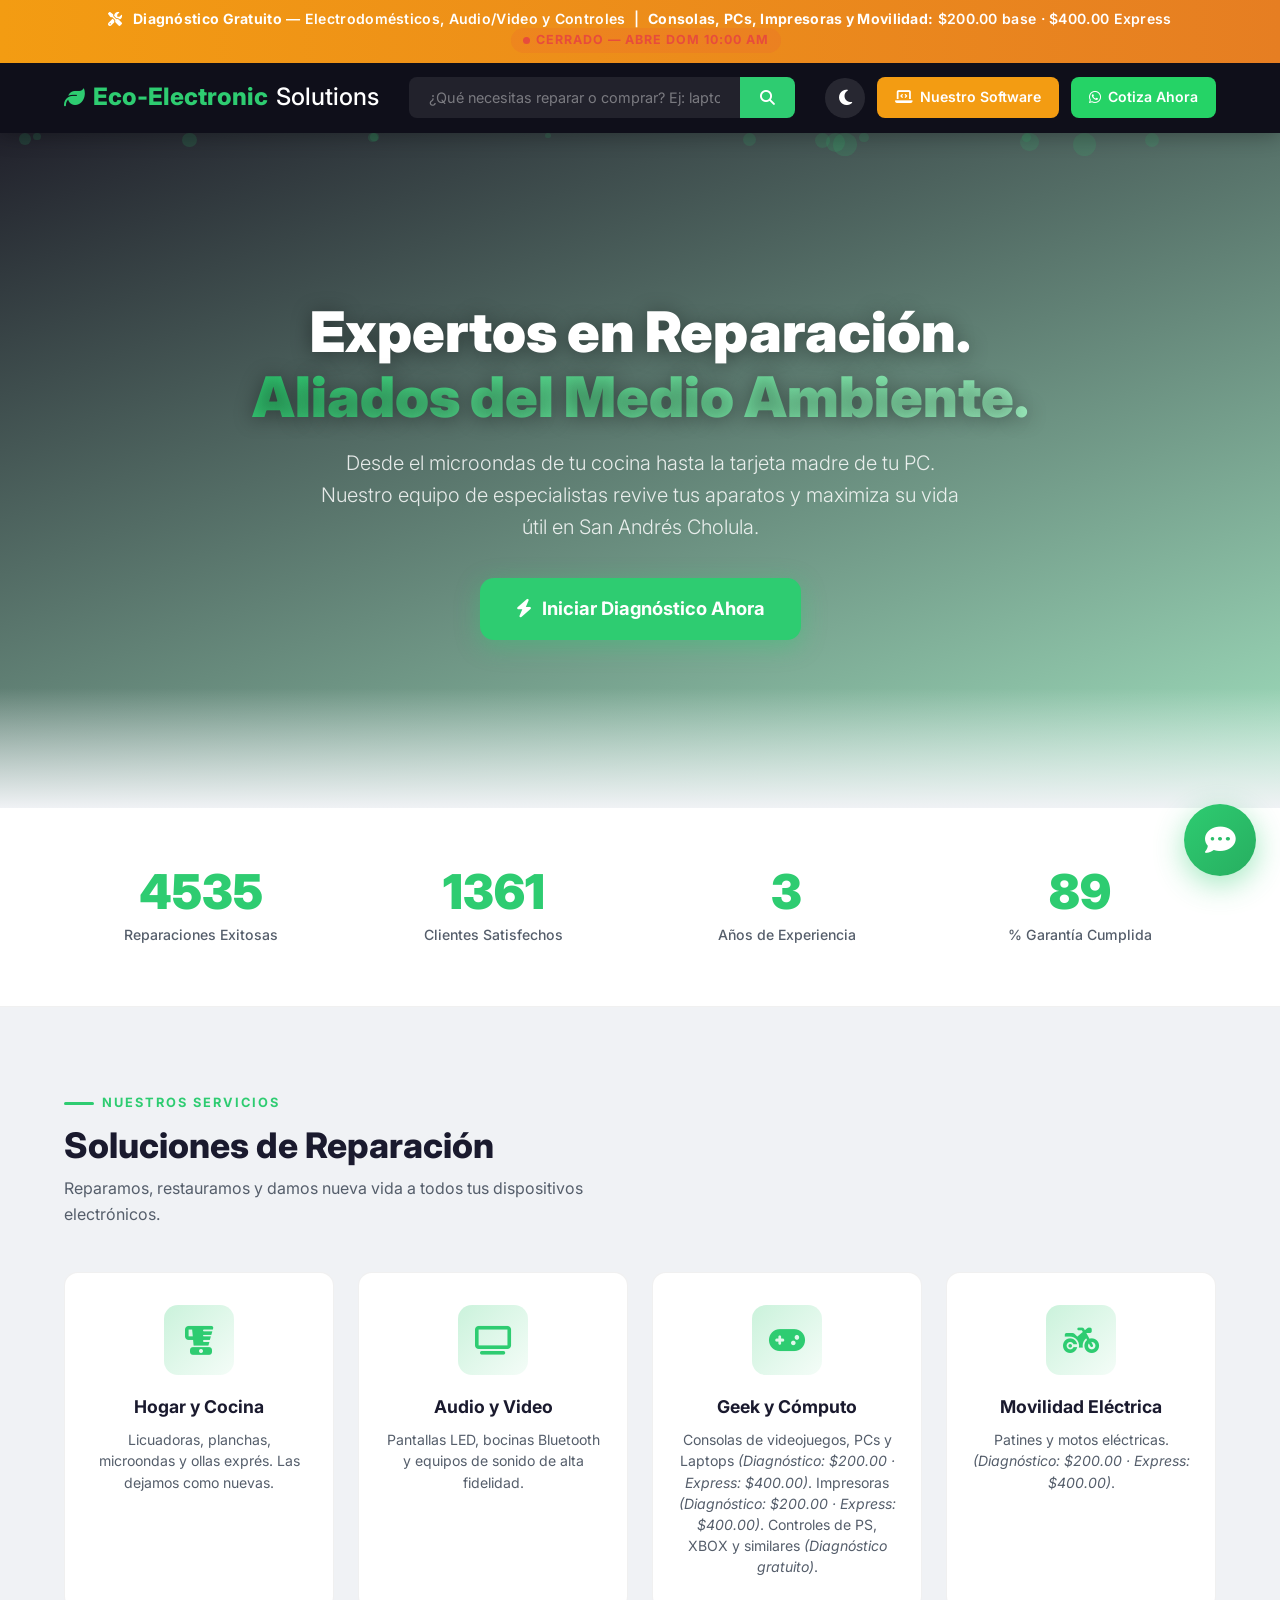
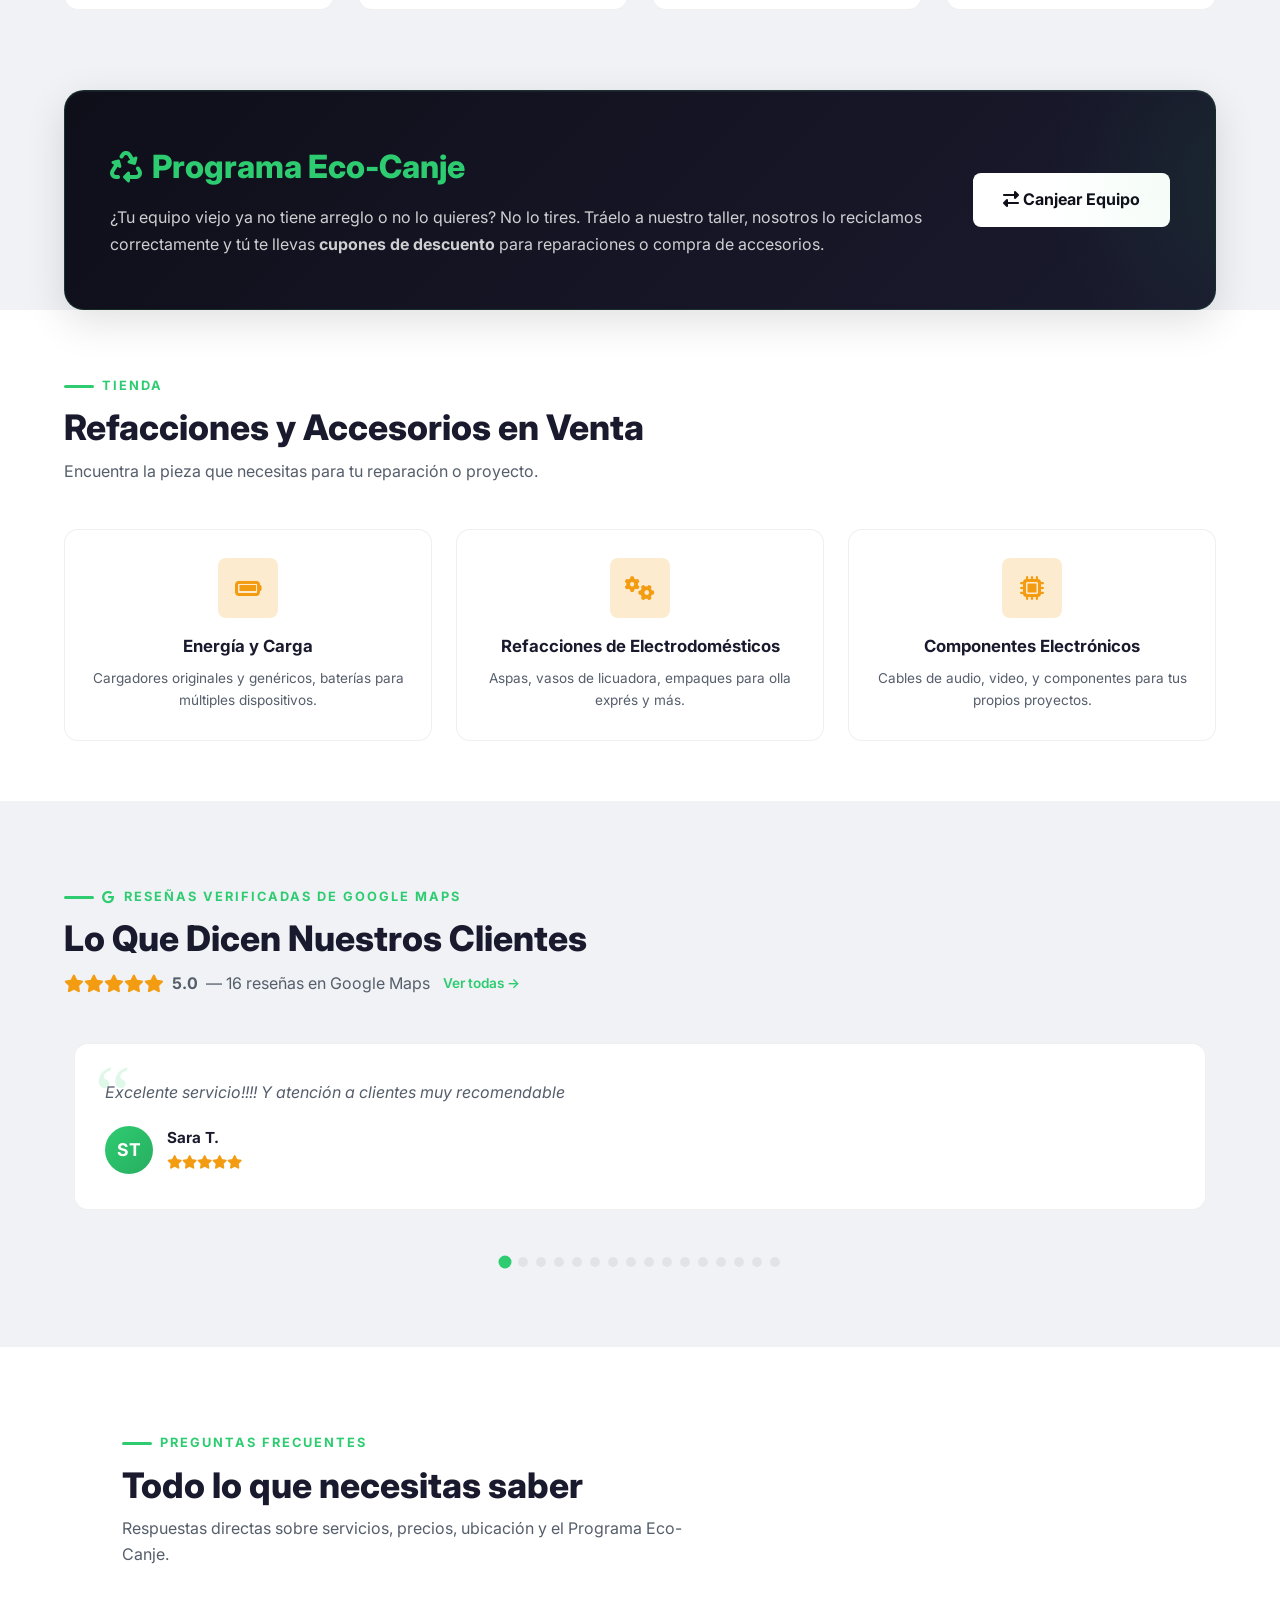
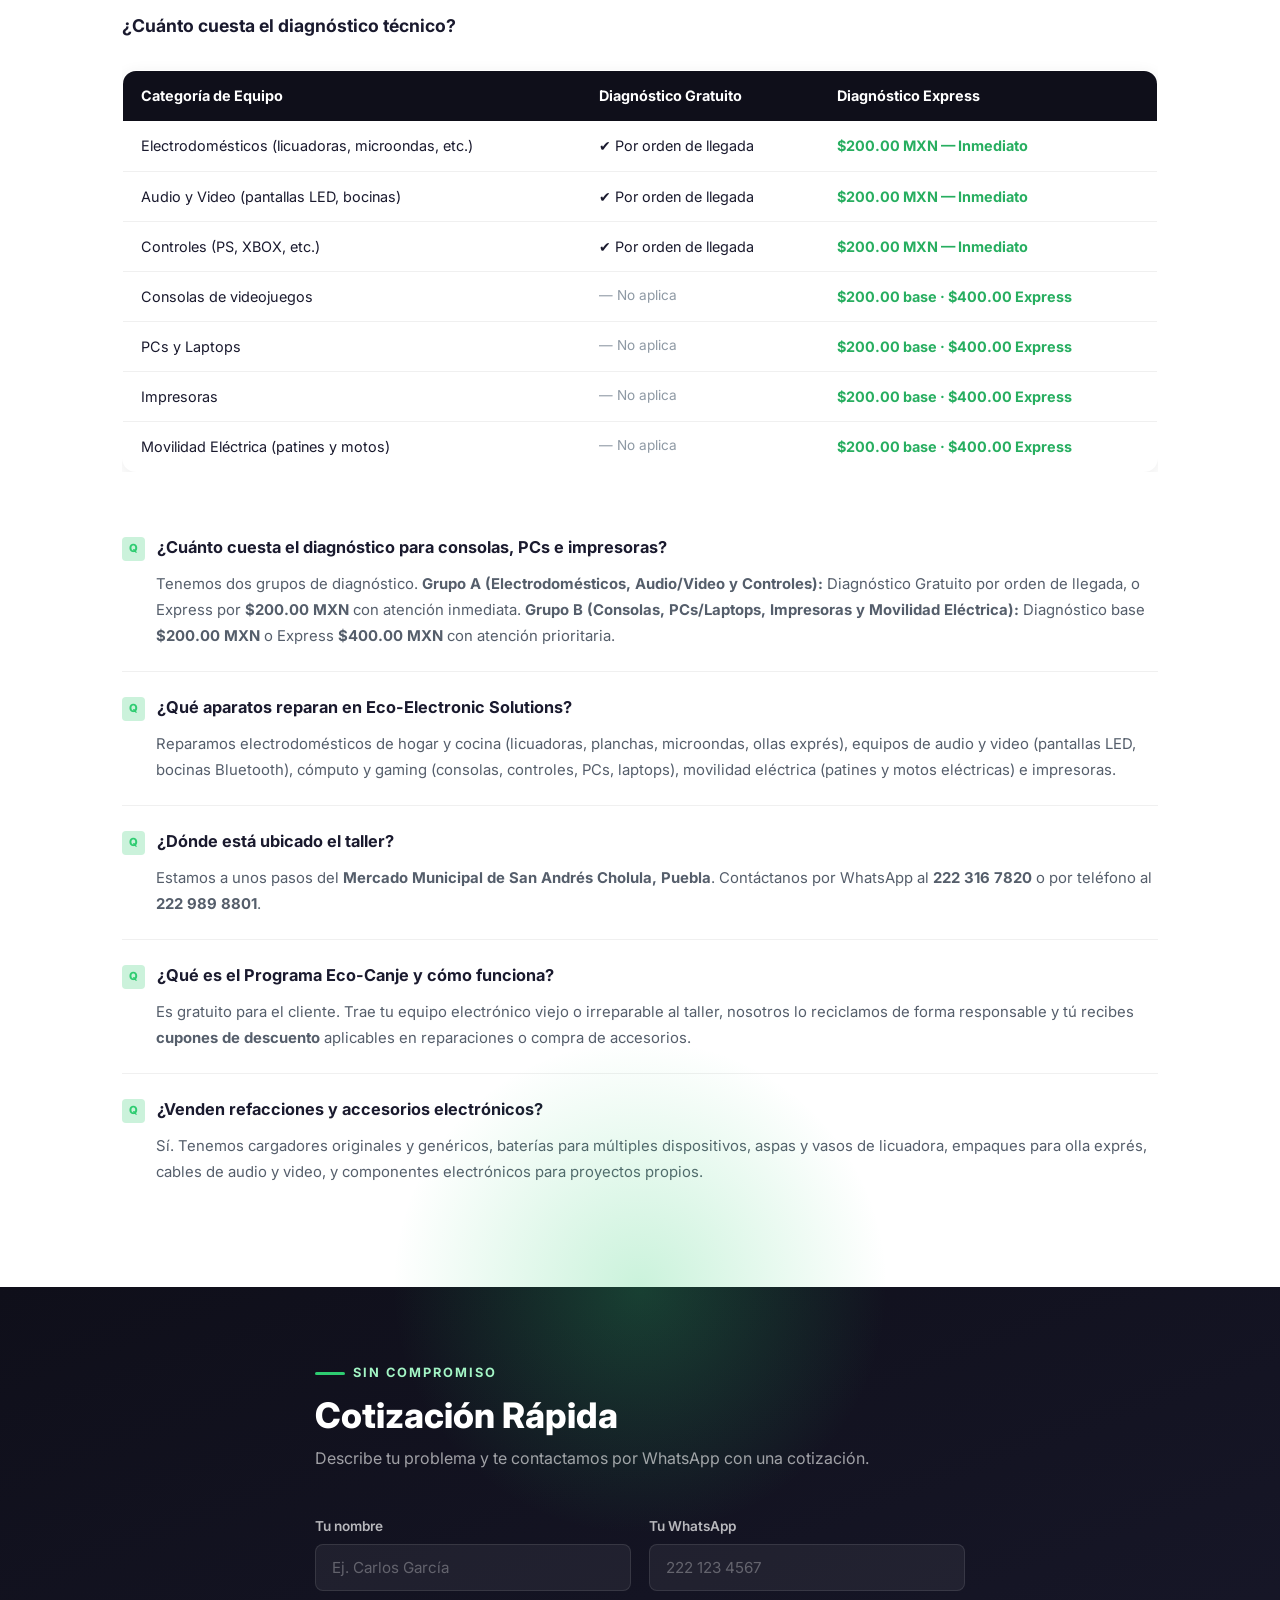
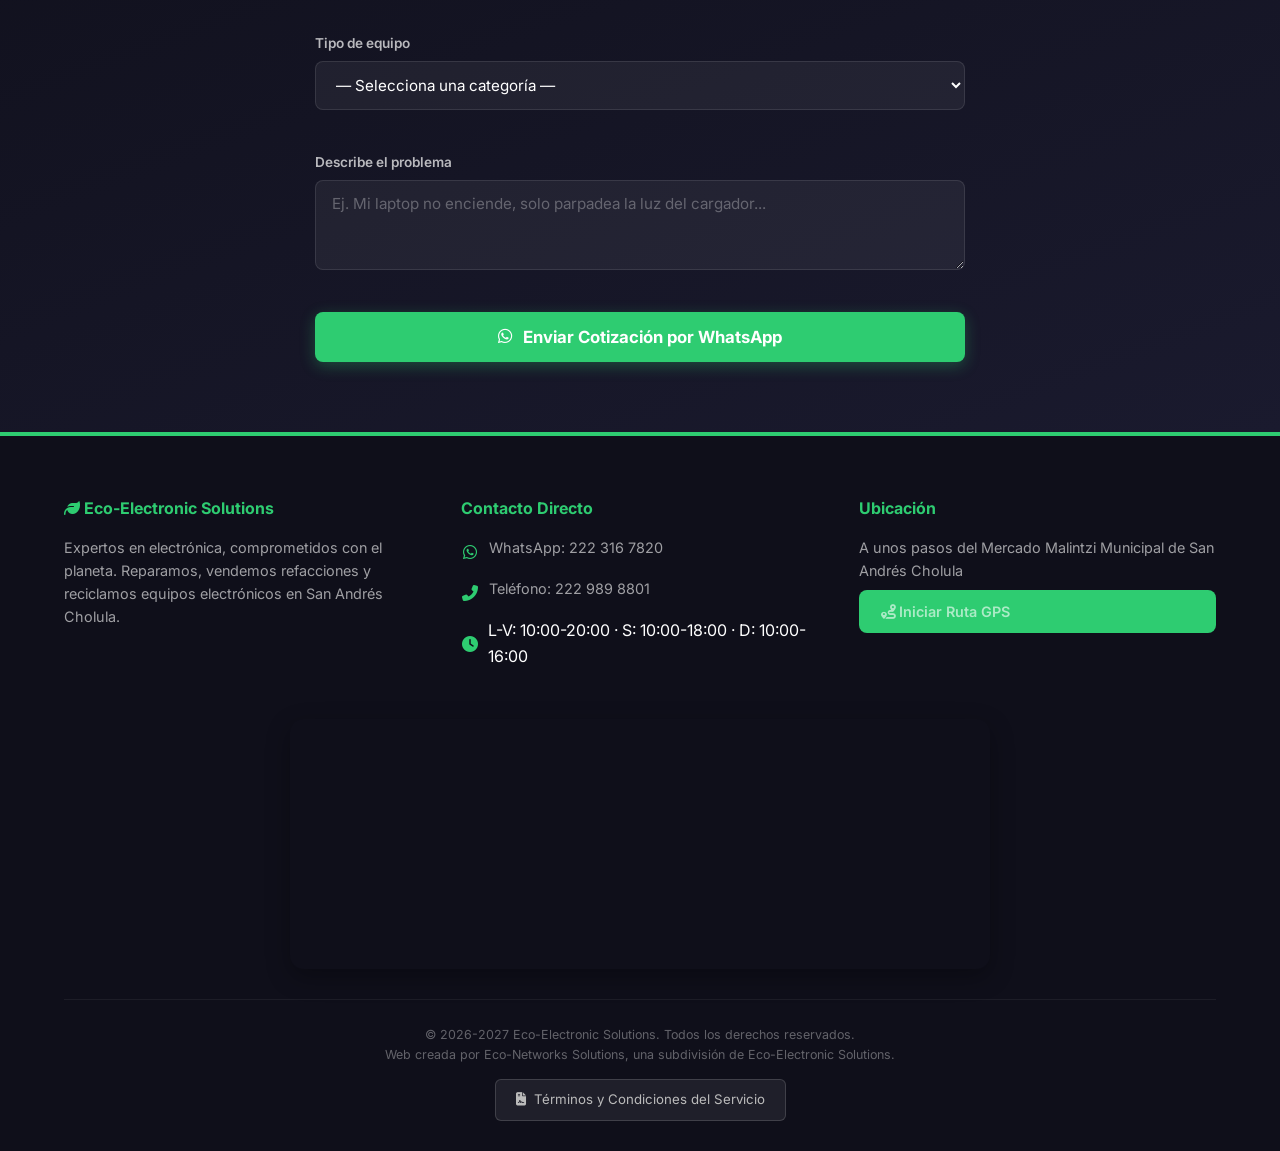
==== index.html @ a3777830 "Update index.html" ====
<!DOCTYPE html>
<html lang="es">

<head>
    <meta charset="UTF-8">
    <meta name="viewport" content="width=device-width, initial-scale=1.0">
    <title>Reparación de Electrónicos en San Andrés Cholula | Eco-Electronic Solutions</title>

    <!-- SEO: Meta Description y Robots -->
    <meta name="description" content="Taller de reparación de electrodomésticos, consolas, PCs, impresoras y movilidad eléctrica en San Andrés Cholula, Puebla. Diagnóstico especializado por $200 MXN. WhatsApp: 222 316 7820.">
    <meta name="keywords" content="reparación electrónicos Cholula, taller electrónica Cholula, reparar laptop Cholula, refacciones Cholula, Eco-Electronic Solutions">
    <meta name="robots" content="index, follow">

    <!-- SEO: Open Graph para WhatsApp y redes sociales -->
    <meta property="og:title" content="Eco-Electronic Solutions | Reparación en Cholula">
    <meta property="og:description" content="Expertos en reparación de electrónicos en San Andrés Cholula. Laptops, consolas, electrodomésticos y más.">
    <meta property="og:type" content="website">
    <meta property="og:locale" content="es_MX">
    <meta property="og:url" content="https://ecoelectronicsolutions.com.mx/">
    <meta property="og:image" content="https://ecoelectronicsolutions.com.mx/assets/og-image.jpg">
    <meta property="og:site_name" content="Eco-Electronic Solutions">

    <!-- SEO: JSON-LD — @graph unificado (ElectronicsStore + FAQPage + Organization) — 3 rich results validados por Google -->
    <script type="application/ld+json">
    {
      "@context": "https://schema.org",
      "@graph": [
        {
          "@type": "ElectronicsStore",
          "@id": "https://www.ecoelectronicsolutions.com.mx/#negocio",
          "name": "Eco-Electronic Solutions",
          "alternateName": "Eco-Electronic Solutions Cholula",
          "description": "Taller de reparación de electrónica, electrodomésticos, cómputo y movilidad eléctrica en San Andrés Cholula, Puebla. Expertos en licuadoras, microondas, consolas, PCs, laptops, pantallas LED, patines y motos eléctricas e impresoras.",
          "url": "https://www.ecoelectronicsolutions.com.mx",
          "image": "https://images.unsplash.com/photo-1448375240586-882707db888b?ixlib=rb-1.2.1&auto=format&fit=crop&w=1920&q=80",
          "telephone": ["+522223167820", "+522229898801"],
          "sameAs": ["https://wa.me/522223167820", "https://maps.app.goo.gl/5MztN6VXMfi7YozE6"],
          "contactPoint": [
            {
              "@type": "ContactPoint",
              "telephone": "+522223167820",
              "contactType": "customer service",
              "contactOption": "HearingImpairedSupported",
              "areaServed": "MX",
              "availableLanguage": "Spanish",
              "description": "Contacto por WhatsApp"
            },
            {
              "@type": "ContactPoint",
              "telephone": "+522229898801",
              "contactType": "customer service",
              "areaServed": "MX",
              "availableLanguage": "Spanish",
              "description": "Línea telefónica directa"
            }
          ],
          "address": {
            "@type": "PostalAddress",
            "streetAddress": "A unos pasos del Mercado Municipal de San Andrés Cholula",
            "addressLocality": "San Andrés Cholula",
            "addressRegion": "Puebla",
            "postalCode": "72823",
            "addressCountry": "MX"
          },
          "geo": {
            "@type": "GeoCoordinates",
            "latitude": 19.04306335300765,
            "longitude": -98.2885728258168
          },
          "openingHoursSpecification": [
            { "@type": "OpeningHoursSpecification", "dayOfWeek": ["Monday","Tuesday","Wednesday","Thursday","Friday"], "opens": "10:00", "closes": "20:00" },
            { "@type": "OpeningHoursSpecification", "dayOfWeek": "Saturday", "opens": "10:00", "closes": "18:00" },
            { "@type": "OpeningHoursSpecification", "dayOfWeek": "Sunday", "opens": "10:00", "closes": "16:00" }
          ],
          "aggregateRating": {
            "@type": "AggregateRating",
            "ratingValue": "5.0",
            "reviewCount": "16",
            "bestRating": "5",
            "worstRating": "1"
          },
          "hasOfferCatalog": {
            "@type": "OfferCatalog",
            "name": "Servicios de Reparación y Refacciones",
            "itemListElement": [
              {
                "@type": "Offer",
                "itemOffered": {
                  "@type": "Service",
                  "name": "Diagnóstico Gratuito de consolas, PCs, impresoras y movilidad eléctrica",
                  "description": "Los equipos se diagnostican conforme a su orden de llegada al taller. Sin costo."
                },
                "price": "0.00",
                "priceCurrency": "MXN"
              },
              {
                "@type": "Offer",
                "itemOffered": {
                  "@type": "Service",
                  "name": "Diagnóstico Express de consolas, PCs, impresoras y movilidad eléctrica",
                  "description": "Diagnóstico prioritario con atención inmediata, sin esperar turno."
                },
                "price": "200.00",
                "priceCurrency": "MXN"
              },
              {
                "@type": "Offer",
                "itemOffered": {
                  "@type": "Service",
                  "name": "Programa Eco-Canje",
                  "description": "El cliente entrega equipos electrónicos viejos o irreparables. El taller los recicla responsablemente y entrega cupones de descuento."
                },
                "price": "0",
                "priceCurrency": "MXN"
              }
            ]
          },
          "slogan": "Expertos en electrónica, comprometidos con el planeta.",
          "foundingDate": "2026",
          "priceRange": "$$",
          "currenciesAccepted": "MXN",
          "paymentAccepted": "Cash, Card"
        },
        {
          "@type": "FAQPage",
          "@id": "https://www.ecoelectronicsolutions.com.mx/#faq",
          "mainEntity": [
            {
              "@type": "Question",
              "name": "¿Qué aparatos reparan en Eco-Electronic Solutions en Cholula?",
              "acceptedAnswer": {
                "@type": "Answer",
                "text": "Reparamos electrodomésticos de hogar y cocina (licuadoras, planchas, microondas, ollas exprés), equipos de audio y video (pantallas LED, bocinas Bluetooth), cómputo y gaming (consolas, PCs, laptops), movilidad eléctrica (patines y motos eléctricas) e impresoras."
              }
            },
            {
              "@type": "Question",
              "name": "¿Cuánto cuesta el diagnóstico en Eco-Electronic Solutions?",
              "acceptedAnswer": {
                "@type": "Answer",
                "text": "Ofrecemos dos modalidades: Diagnóstico Gratuito, donde los equipos se revisan conforme a su orden de llegada al taller sin costo alguno; y Diagnóstico Express por $200.00 MXN, con atención prioritaria e inmediata sin necesidad de esperar turno."
              }
            },
            {
              "@type": "Question",
              "name": "¿Qué es el Programa Eco-Canje de Eco-Electronic Solutions?",
              "acceptedAnswer": {
                "@type": "Answer",
                "text": "El Programa Eco-Canje permite traer equipos electrónicos viejos o sin posibilidad de reparación al taller. Eco-Electronic Solutions los recicla responsablemente y el cliente recibe cupones de descuento para reparaciones o compra de accesorios."
              }
            },
            {
              "@type": "Question",
              "name": "¿Dónde está ubicado el taller Eco-Electronic Solutions?",
              "acceptedAnswer": {
                "@type": "Answer",
                "text": "El taller está ubicado a unos pasos del Mercado Municipal de San Andrés Cholula, Puebla, México. WhatsApp: 222 316 7820. Teléfono: 222 989 8801."
              }
            },
            {
              "@type": "Question",
              "name": "¿Venden refacciones y accesorios en Eco-Electronic Solutions?",
              "acceptedAnswer": {
                "@type": "Answer",
                "text": "Sí. Vendemos cargadores originales y genéricos, baterías para múltiples dispositivos, refacciones de electrodomésticos (aspas, vasos de licuadora, empaques para olla exprés) y componentes electrónicos como cables de audio y video."
              }
            }
          ]
        },
        {
          "@type": "Organization",
          "@id": "https://www.ecoelectronicsolutions.com.mx/#org",
          "name": "Eco-Electronic Solutions",
          "url": "https://www.ecoelectronicsolutions.com.mx",
          "logo": {
            "@type": "ImageObject",
            "url": "https://ecoelectronicsolutions.com.mx/assets/logo.png",
            "width": 512,
            "height": 512
          },
          "sameAs": [
            "https://wa.me/522223167820",
            "https://maps.app.goo.gl/5MztN6VXMfi7YozE6"
          ]
        }
      ]
    }
    </script>

    <!-- Google Fonts: Inter -->
    <link rel="preconnect" href="https://fonts.googleapis.com">
    <link rel="preconnect" href="https://fonts.gstatic.com" crossorigin>
    <link href="https://fonts.googleapis.com/css2?family=Inter:wght@300;400;500;600;700;800;900&display=swap" rel="stylesheet">

    <link href="https://cdnjs.cloudflare.com/ajax/libs/font-awesome/6.5.0/css/all.min.css" rel="stylesheet">

    <style>
        /* ============================================
           DESIGN SYSTEM — ECO-ELECTRONIC SOLUTIONS
           ============================================ */
        :root {
            /* Primary Palette */
            --primary: #2ecc71;
            --primary-dark: #27ae60;
            --primary-light: #a3f5c5;
            --primary-glow: rgba(46, 204, 113, 0.25);

            /* Accent */
            --accent: #f39c12;
            --accent-light: #fdebd0;

            /* Neutrals — Light Mode */
            --bg-page: #f0f2f5;
            --bg-surface: #ffffff;
            --bg-surface-alt: #f8f9fa;
            --bg-elevated: #ffffff;
            --text-primary: #1a1a2e;
            --text-secondary: #555e6b;
            --text-muted: #8e99a4;
            --border-color: rgba(0,0,0,0.06);
            --shadow-sm: 0 1px 3px rgba(0,0,0,0.06);
            --shadow-md: 0 4px 16px rgba(0,0,0,0.08);
            --shadow-lg: 0 12px 40px rgba(0,0,0,0.12);
            --shadow-glow: 0 0 30px var(--primary-glow);

            /* Dark header */
            --nav-bg: #0f0f1a;
            --nav-bg-2: #1a1a2e;

            /* Glass */
            --glass-bg: rgba(255,255,255,0.7);
            --glass-border: rgba(255,255,255,0.3);
            --glass-blur: 20px;

            /* Spacing — usa padding seguro con min() para evitar overflow */
            --section-padding: 80px clamp(16px, 5%, 80px);
            --container-max: 1300px;

            /* Transition */
            --ease-out: cubic-bezier(0.16, 1, 0.3, 1);
            --ease-bounce: cubic-bezier(0.175, 0.885, 0.32, 1.275);

            /* Border radius */
            --radius-sm: 8px;
            --radius-md: 14px;
            --radius-lg: 20px;
            --radius-full: 50%;
        }

        /* ============================================
           DARK MODE
           ============================================ */
        [data-theme="dark"] {
            --bg-page: #0d0d15;
            --bg-surface: #161625;
            --bg-surface-alt: #1c1c30;
            --bg-elevated: #1f1f35;
            --text-primary: #eef0f4;
            --text-secondary: #a0a8b4;
            --text-muted: #6b7280;
            --border-color: rgba(255,255,255,0.06);
            --shadow-sm: 0 1px 3px rgba(0,0,0,0.3);
            --shadow-md: 0 4px 16px rgba(0,0,0,0.4);
            --shadow-lg: 0 12px 40px rgba(0,0,0,0.5);
            --glass-bg: rgba(22,22,37,0.8);
            --glass-border: rgba(255,255,255,0.08);
        }

        /* ============================================
           RESET & GLOBALS
           ============================================ */
        *, *::before, *::after {
            margin: 0;
            padding: 0;
            box-sizing: border-box;
        }

        html {
            scroll-behavior: smooth;
            /* Prevenir overflow horizontal en TODOS los dispositivos */
            overflow-x: hidden;
        }

        body {
            font-family: 'Inter', -apple-system, BlinkMacSystemFont, 'Segoe UI', sans-serif;
            background-color: var(--bg-page);
            color: var(--text-primary);
            line-height: 1.6;
            transition: background-color 0.4s ease, color 0.4s ease;
            overflow-x: hidden;
            /* Asegurar que el body no exceda el ancho del viewport */
            max-width: 100vw;
        }

        /* Prevenir que CUALQUIER elemento cause overflow horizontal */
        *, *::before, *::after {
            max-width: 100%;
        }

        a {
            text-decoration: none;
            color: inherit;
        }

        img {
            max-width: 100%;
            display: block;
        }

        /* ============================================
           SCROLL REVEAL (JS adds .revealed)
           ============================================ */
        .reveal {
            opacity: 0;
            transform: translateY(40px);
            transition: opacity 0.7s var(--ease-out), transform 0.7s var(--ease-out);
        }
        .reveal.revealed {
            opacity: 1;
            transform: translateY(0);
        }
        .reveal-delay-1 { transition-delay: 0.1s; }
        .reveal-delay-2 { transition-delay: 0.2s; }
        .reveal-delay-3 { transition-delay: 0.3s; }
        .reveal-delay-4 { transition-delay: 0.4s; }

        /* ============================================
           TOP BANNER — URGENCY
           ============================================ */
        .top-banner {
            background: linear-gradient(90deg, var(--accent), #e67e22);
            color: white;
            text-align: center;
            padding: 10px 20px;
            font-weight: 600;
            font-size: 0.88rem;
            letter-spacing: 0.3px;
            position: relative;
            z-index: 1001;
            line-height: 1.3;
        }
        .top-banner i { margin-right: 6px; }

        /* ============================================
           STATUS BADGE (ABIERTO / CERRADO)
           ============================================ */
        .status-badge {
            display: inline-flex;
            align-items: center;
            gap: 6px;
            font-size: 0.78rem;
            font-weight: 700;
            text-transform: uppercase;
            letter-spacing: 1px;
            padding: 4px 12px;
            border-radius: 20px;
            margin-left: 12px;
            vertical-align: middle;
        }
        .status-badge.open {
            background: rgba(46,204,113,0.15);
            color: #2ecc71;
        }
        .status-badge.closed {
            background: rgba(231,76,60,0.15);
            color: #e74c3c;
        }
        .status-dot {
            width: 7px;
            height: 7px;
            border-radius: 50%;
            display: inline-block;
        }
        .status-badge.open .status-dot {
            background: #2ecc71;
            animation: statusPulse 2s infinite;
        }
        .status-badge.closed .status-dot {
            background: #e74c3c;
        }
        @keyframes statusPulse {
            0%, 100% { opacity: 1; box-shadow: 0 0 0 0 rgba(46,204,113,0.6); }
            50% { opacity: 0.7; box-shadow: 0 0 0 6px rgba(46,204,113,0); }
        }

        /* ============================================
           NAVBAR
           ============================================ */
        .navbar {
            background: var(--nav-bg);
            padding: 0 5%;
            display: flex;
            justify-content: space-between;
            align-items: center;
            position: sticky;
            top: 0;
            z-index: 1000;
            height: 70px;
            box-shadow: 0 2px 20px rgba(0,0,0,0.3);
            backdrop-filter: blur(10px);
        }

        .logo {
            color: var(--primary);
            font-size: 1.5rem;
            font-weight: 800;
            display: flex;
            align-items: center;
            gap: 8px;
            white-space: nowrap;
        }
        .logo span { color: white; font-weight: 500; }
        .logo i { font-size: 1.3rem; }

        /* Search Bar */
        .search-bar {
            flex-grow: 1;
            margin: 0 30px;
            display: flex;
            max-width: 520px;
            position: relative;
        }
        .search-bar input {
            width: 100%;
            padding: 10px 18px;
            border: 2px solid transparent;
            border-radius: var(--radius-sm) 0 0 var(--radius-sm);
            font-size: 0.9rem;
            font-family: inherit;
            outline: none;
            background: rgba(255,255,255,0.08);
            color: white;
            transition: border-color 0.3s, background 0.3s;
        }
        .search-bar input::placeholder { color: rgba(255,255,255,0.4); }
        .search-bar input:focus {
            border-color: var(--primary);
            background: rgba(255,255,255,0.12);
        }
        .search-bar button {
            background: var(--primary);
            color: white;
            border: none;
            padding: 10px 20px;
            border-radius: 0 var(--radius-sm) var(--radius-sm) 0;
            cursor: pointer;
            font-size: 0.95rem;
            transition: background 0.3s;
        }
        .search-bar button:hover { background: var(--primary-dark); }

        /* Search suggestions dropdown */
        .search-suggestions {
            position: absolute;
            top: 100%;
            left: 0;
            right: 50px;
            background: var(--bg-elevated);
            border-radius: 0 0 var(--radius-sm) var(--radius-sm);
            box-shadow: var(--shadow-lg);
            max-height: 0;
            overflow: hidden;
            transition: max-height 0.3s var(--ease-out);
            z-index: 100;
        }
        .search-suggestions.active { max-height: 300px; }
        .search-suggestion-item {
            padding: 10px 18px;
            cursor: pointer;
            font-size: 0.88rem;
            color: var(--text-secondary);
            transition: background 0.2s;
            display: flex;
            align-items: center;
            gap: 10px;
        }
        .search-suggestion-item:hover {
            background: var(--primary-glow);
            color: var(--primary);
        }
        .search-suggestion-item i { width: 18px; text-align: center; opacity: 0.6; }

        /* Nav Actions */
        .nav-actions {
            display: flex;
            align-items: center;
            gap: 12px;
        }

        /* Dark Mode Toggle */
        .dark-toggle {
            background: rgba(255,255,255,0.1);
            border: none;
            color: white;
            width: 40px;
            height: 40px;
            border-radius: var(--radius-full);
            cursor: pointer;
            display: flex;
            align-items: center;
            justify-content: center;
            font-size: 1.1rem;
            transition: background 0.3s, transform 0.3s;
        }
        .dark-toggle:hover { background: rgba(255,255,255,0.2); transform: rotate(20deg); }

        .btn-whatsapp-nav {
            background: #25D366;
            color: white;
            padding: 9px 18px;
            border-radius: var(--radius-sm);
            font-weight: 600;
            font-size: 0.88rem;
            display: flex;
            align-items: center;
            gap: 7px;
            transition: transform 0.2s, box-shadow 0.3s;
            white-space: nowrap;
        }
        .btn-whatsapp-nav:hover {
            transform: scale(1.05);
            box-shadow: 0 4px 15px rgba(37,211,102,0.4);
        }

        .btn-software-nav {
            background: var(--accent);
            color: white;
            padding: 9px 18px;
            border-radius: var(--radius-sm);
            font-weight: 600;
            font-size: 0.88rem;
            display: flex;
            align-items: center;
            gap: 7px;
            transition: transform 0.2s, box-shadow 0.3s;
            white-space: nowrap;
        }
        .btn-software-nav:hover {
            transform: scale(1.05);
            box-shadow: 0 4px 15px rgba(243,156,18,0.4);
        }

        /* Hamburger */
        .hamburger {
            display: none;
            background: none;
            border: none;
            color: white;
            font-size: 1.5rem;
            cursor: pointer;
            padding: 8px;
            z-index: 1002;
        }

        /* Mobile Drawer */
        .mobile-drawer-overlay {
            position: fixed;
            inset: 0;
            background: rgba(0,0,0,0.5);
            z-index: 1100;
            opacity: 0;
            pointer-events: none;
            transition: opacity 0.3s;
        }
        .mobile-drawer-overlay.active { opacity: 1; pointer-events: all; }

        .mobile-drawer {
            position: fixed;
            top: 0;
            right: 0;
            width: 280px;
            max-width: 80vw;
            height: 100%;
            background: var(--nav-bg);
            z-index: 1101;
            transform: translateX(100%);
            transition: transform 0.4s var(--ease-out);
            display: flex;
            flex-direction: column;
            padding: 30px 0;
        }
        .mobile-drawer.active { transform: translateX(0); }

        .drawer-close {
            align-self: flex-end;
            margin: 0 20px 20px 0;
            background: none;
            border: none;
            color: white;
            font-size: 1.5rem;
            cursor: pointer;
        }
        .drawer-link {
            display: flex;
            align-items: center;
            gap: 12px;
            padding: 14px 25px;
            color: rgba(255,255,255,0.8);
            font-size: 1rem;
            font-weight: 500;
            transition: background 0.2s, color 0.2s, padding-left 0.2s;
        }
        .drawer-link:hover {
            background: rgba(46,204,113,0.1);
            color: var(--primary);
            padding-left: 32px;
        }
        .drawer-link i { width: 22px; text-align: center; }
        .drawer-link-highlight { color: var(--accent); font-weight: 700; }
        .drawer-link-highlight:hover { background: rgba(243,156,18,0.12); color: var(--accent); }
        .drawer-divider {
            height: 1px;
            background: rgba(255,255,255,0.08);
            margin: 10px 25px;
        }



        /* ============================================
           HERO
           ============================================ */
        .hero {
            background: linear-gradient(160deg, rgba(15,15,26,0.92), rgba(46,204,113,0.4)),
                        url('https://images.unsplash.com/photo-1448375240586-882707db888b?ixlib=rb-1.2.1&auto=format&fit=crop&w=1920&q=80') center/cover;
            /* NOTA: se removió 'fixed' — causa bug crítico de rendering en iOS Safari */
            background-attachment: scroll;
            min-height: 75vh;
            display: flex;
            align-items: center;
            justify-content: center;
            text-align: center;
            color: white;
            padding: 60px clamp(16px, 5%, 80px);
            position: relative;
            overflow: hidden;
            width: 100%;
        }
        .hero::after {
            content: '';
            position: absolute;
            bottom: 0;
            left: 0;
            right: 0;
            height: 120px;
            background: linear-gradient(to top, var(--bg-page), transparent);
            pointer-events: none;
        }

        .hero-content {
            position: relative;
            z-index: 2;
            max-width: 800px;
        }
        .hero-content h1 {
            font-size: clamp(2rem, 5vw, 3.5rem);
            font-weight: 900;
            line-height: 1.15;
            margin-bottom: 18px;
            text-shadow: 0 2px 20px rgba(0,0,0,0.4);
        }
        .hero-content h1 .highlight {
            background: linear-gradient(135deg, var(--primary), var(--primary-light));
            -webkit-background-clip: text;
            -webkit-text-fill-color: transparent;
            background-clip: text;
        }
        .hero-content p {
            font-size: clamp(1rem, 2vw, 1.25rem);
            margin-bottom: 35px;
            color: rgba(255,255,255,0.85);
            max-width: 650px;
            margin-left: auto;
            margin-right: auto;
            font-weight: 300;
        }

        .hero-cta {
            display: inline-flex;
            align-items: center;
            gap: 10px;
            background: var(--primary);
            color: white;
            padding: 16px 36px;
            border-radius: var(--radius-md);
            font-size: 1.15rem;
            font-weight: 700;
            transition: transform 0.2s, box-shadow 0.3s;
            box-shadow: 0 6px 25px rgba(46,204,113,0.4);
            position: relative;
            overflow: hidden;
            max-width: 360px;
            width: auto;
        }
        .hero-cta::before {
            content: '';
            position: absolute;
            inset: 0;
            background: linear-gradient(135deg, transparent, rgba(255,255,255,0.15));
            opacity: 0;
            transition: opacity 0.3s;
        }
        .hero-cta:hover {
            transform: translateY(-2px);
            box-shadow: 0 10px 35px rgba(46,204,113,0.5);
        }
        .hero-cta:hover::before { opacity: 1; }

        /* Floating particles */
        .hero-particles {
            position: absolute;
            inset: 0;
            overflow: hidden;
            pointer-events: none;
        }
        .particle {
            position: absolute;
            background: rgba(46,204,113,0.15);
            border-radius: 50%;
            animation: float-particle linear infinite;
        }
        @keyframes float-particle {
            0% { transform: translateY(100vh) rotate(0deg); opacity: 0; }
            10% { opacity: 1; }
            90% { opacity: 1; }
            100% { transform: translateY(-100px) rotate(720deg); opacity: 0; }
        }

        /* ============================================
           STATS BAR
           ============================================ */
        .stats-bar {
            background: var(--bg-surface);
            padding: 40px 5%;
            border-bottom: 1px solid var(--border-color);
        }
        .stats-grid {
            display: grid;
            /* Fluido: 4 cols en desktop, 2 en tablet, 2 en móvil — sin overflow */
            grid-template-columns: repeat(auto-fit, minmax(140px, 1fr));
            gap: 20px;
            max-width: var(--container-max);
            margin: 0 auto;
        }
        .stat-item {
            text-align: center;
            padding: 20px 10px;
        }
        .stat-number {
            font-size: clamp(2rem, 4vw, 3rem);
            font-weight: 900;
            color: var(--primary);
            line-height: 1;
            margin-bottom: 8px;
        }
        .stat-label {
            font-size: 0.88rem;
            color: var(--text-secondary);
            font-weight: 500;
        }

        /* ============================================
           SECTION CONTAINER
           ============================================ */
        .section {
            padding: var(--section-padding);
            max-width: var(--container-max);
            margin: 0 auto;
            /* Garantizar padding mínimo horizontal en cualquier pantalla */
            padding-left: max(16px, min(5%, 80px));
            padding-right: max(16px, min(5%, 80px));
            box-sizing: border-box;
            width: 100%;
        }
        .section-alt {
            background: var(--bg-surface);
        }
        .section-alt .section {
            padding-top: 60px;
            padding-bottom: 60px;
        }

        .section-header {
            margin-bottom: 45px;
        }
        .section-label {
            display: inline-flex;
            align-items: center;
            gap: 8px;
            font-size: 0.8rem;
            font-weight: 700;
            text-transform: uppercase;
            letter-spacing: 2px;
            color: var(--primary);
            margin-bottom: 10px;
        }
        .section-label::before {
            content: '';
            width: 30px;
            height: 3px;
            background: var(--primary);
            border-radius: 2px;
        }
        .section-title {
            font-size: clamp(1.6rem, 3vw, 2.2rem);
            font-weight: 800;
            color: var(--text-primary);
            line-height: 1.2;
        }
        .section-subtitle {
            font-size: 1rem;
            color: var(--text-secondary);
            margin-top: 10px;
            max-width: 600px;
        }

        /* ============================================
           SERVICE CARDS
           ============================================ */
        .grid-services {
            display: grid;
            /* minmax con clamp: en móvil pequeño cae a 1 col, tablet 2 col, desktop 3-4 col */
            grid-template-columns: repeat(auto-fit, minmax(min(260px, 100%), 1fr));
            gap: 24px;
        }
        .service-card {
            background: var(--bg-surface);
            border: 1px solid var(--border-color);
            border-radius: var(--radius-md);
            padding: 32px 24px;
            text-align: center;
            transition: transform 0.35s var(--ease-out), box-shadow 0.35s var(--ease-out), border-color 0.3s;
            cursor: default;
            position: relative;
            overflow: hidden;
        }
        .service-card::before {
            content: '';
            position: absolute;
            top: 0;
            left: 0;
            right: 0;
            height: 4px;
            background: linear-gradient(90deg, var(--primary), var(--primary-light));
            transform: scaleX(0);
            transition: transform 0.4s var(--ease-out);
            transform-origin: left;
        }
        .service-card:hover {
            transform: translateY(-8px);
            box-shadow: var(--shadow-lg), var(--shadow-glow);
            border-color: var(--primary);
        }
        .service-card:hover::before { transform: scaleX(1); }

        .service-icon {
            width: 70px;
            height: 70px;
            border-radius: var(--radius-md);
            background: linear-gradient(135deg, var(--primary-glow), rgba(46,204,113,0.05));
            display: flex;
            align-items: center;
            justify-content: center;
            margin: 0 auto 18px;
            font-size: 1.8rem;
            color: var(--primary);
            transition: transform 0.3s var(--ease-bounce);
        }
        .service-card:hover .service-icon { transform: scale(1.1) rotate(-5deg); }

        .service-card h3 {
            font-size: 1.1rem;
            font-weight: 700;
            margin-bottom: 8px;
            color: var(--text-primary);
        }
        .service-card p {
            font-size: 0.88rem;
            color: var(--text-secondary);
            line-height: 1.5;
        }

        /* ============================================
           ECO-CANJE BANNER
           ============================================ */
        .eco-banner {
            background: linear-gradient(135deg, var(--nav-bg), var(--nav-bg-2));
            color: white;
            margin: 0 5%;
            border-radius: var(--radius-lg);
            padding: 50px 45px;
            display: flex;
            align-items: center;
            justify-content: space-between;
            gap: 40px;
            box-shadow: var(--shadow-lg), inset 0 1px 0 rgba(255,255,255,0.05);
            border: 1px solid rgba(46,204,113,0.15);
            position: relative;
            overflow: hidden;
        }
        .eco-banner::before {
            content: '';
            position: absolute;
            top: -50%;
            right: -20%;
            width: 400px;
            height: 400px;
            background: radial-gradient(circle, rgba(46,204,113,0.08), transparent 70%);
            border-radius: 50%;
            pointer-events: none;
        }
        .eco-banner-text { flex: 1; position: relative; }
        .eco-banner-text h2 {
            font-size: clamp(1.5rem, 3vw, 2rem);
            font-weight: 800;
            color: var(--primary);
            margin-bottom: 12px;
            display: flex;
            align-items: center;
            gap: 10px;
        }
        .eco-banner-text p {
            font-size: 1rem;
            line-height: 1.7;
            color: rgba(255,255,255,0.8);
        }
        .btn-eco-canje {
            background: white;
            color: var(--nav-bg);
            padding: 14px 30px;
            border-radius: var(--radius-sm);
            font-weight: 700;
            font-size: 1rem;
            transition: transform 0.2s, box-shadow 0.3s;
            white-space: nowrap;
            flex-shrink: 0;
        }
        .btn-eco-canje:hover {
            transform: translateY(-2px);
            box-shadow: 0 6px 20px rgba(255,255,255,0.2);
        }

        /* ============================================
           REFACCIONES CARDS
           ============================================ */
        .parts-card {
            background: var(--bg-surface);
            border: 1px solid var(--border-color);
            border-radius: var(--radius-md);
            padding: 28px 22px;
            text-align: center;
            transition: transform 0.3s var(--ease-out), box-shadow 0.3s;
        }
        .parts-card:hover {
            transform: translateY(-5px);
            box-shadow: var(--shadow-md);
        }
        .parts-icon {
            width: 60px;
            height: 60px;
            border-radius: var(--radius-sm);
            background: var(--accent-light);
            display: flex;
            align-items: center;
            justify-content: center;
            margin: 0 auto 15px;
            font-size: 1.5rem;
            color: var(--accent);
        }
        [data-theme="dark"] .parts-icon {
            background: rgba(243,156,18,0.12);
        }
        .parts-card h3 {
            font-size: 1.05rem;
            font-weight: 700;
            margin-bottom: 8px;
        }
        .parts-card p {
            font-size: 0.85rem;
            color: var(--text-secondary);
        }

        /* ============================================
           TESTIMONIALS
           ============================================ */
        .testimonials-track-wrapper {
            overflow: hidden;
            border-radius: var(--radius-md);
        }
        .testimonials-track {
            display: flex;
            transition: transform 0.6s var(--ease-out);
        }
        .testimonial-slide {
            min-width: 100%;
            padding: 0 10px;
        }
        .testimonial-card {
            background: var(--bg-surface);
            border: 1px solid var(--border-color);
            border-radius: var(--radius-md);
            padding: 35px 30px;
            position: relative;
        }
        .testimonial-card::before {
            content: '\201C';
            font-size: 5rem;
            font-family: Georgia, serif;
            color: var(--primary);
            opacity: 0.15;
            position: absolute;
            top: 10px;
            left: 20px;
            line-height: 1;
        }
        .testimonial-text {
            font-size: 1rem;
            line-height: 1.7;
            color: var(--text-secondary);
            margin-bottom: 20px;
            font-style: italic;
            position: relative;
        }
        .testimonial-author {
            display: flex;
            align-items: center;
            gap: 14px;
        }
        .testimonial-avatar {
            width: 48px;
            height: 48px;
            border-radius: var(--radius-full);
            background: linear-gradient(135deg, var(--primary), var(--primary-dark));
            display: flex;
            align-items: center;
            justify-content: center;
            color: white;
            font-weight: 700;
            font-size: 1.1rem;
            flex-shrink: 0;
        }
        .testimonial-name {
            font-weight: 700;
            font-size: 0.95rem;
        }
        .testimonial-stars {
            color: var(--accent);
            font-size: 0.85rem;
            margin-top: 2px;
        }
        .testimonial-controls {
            display: flex;
            justify-content: center;
            gap: 8px;
            margin-top: 20px;
        }
        .testimonial-dot {
            width: 10px;
            height: 10px;
            border-radius: 50%;
            background: var(--border-color);
            border: none;
            cursor: pointer;
            transition: background 0.3s, transform 0.2s;
            padding: 0;
        }
        .testimonial-dot.active {
            background: var(--primary);
            transform: scale(1.3);
        }

        /* ============================================
           FAQ SECTION
           ============================================ */
        .faq-section {
            background: var(--bg-surface);
            padding: var(--section-padding);
        }
        .faq-list {
            list-style: none;
            margin-top: 10px;
        }
        .faq-item {
            border-bottom: 1px solid var(--border-color);
            padding: 22px 0;
            cursor: pointer;
        }
        .faq-item:last-child { border-bottom: none; }
        .faq-question {
            font-size: 1.02rem;
            font-weight: 700;
            color: var(--text-primary);
            margin-bottom: 10px;
            display: flex;
            align-items: flex-start;
            gap: 12px;
        }
        .faq-question::before {
            content: 'Q';
            background: var(--primary-glow);
            color: var(--primary);
            font-size: 0.7rem;
            font-weight: 800;
            padding: 3px 7px;
            border-radius: 4px;
            flex-shrink: 0;
            margin-top: 3px;
        }
        .faq-answer {
            font-size: 0.93rem;
            color: var(--text-secondary);
            line-height: 1.75;
            padding-left: 34px;
        }

        /* ============================================
           PRICING TABLE
           ============================================ */
        .pricing-table {
            width: 100%;
            border-collapse: collapse;
            margin: 30px 0 0;
            font-size: 0.9rem;
            background: var(--bg-surface);
            border-radius: var(--radius-md);
            overflow: hidden;
            box-shadow: var(--shadow-md);
            border: 1px solid var(--border-color);
        }
        .pricing-table thead {
            background: var(--nav-bg);
            color: white;
        }
        .pricing-table th,
        .pricing-table td {
            padding: 13px 18px;
            text-align: left;
            border-bottom: 1px solid var(--border-color);
        }
        .pricing-table tbody tr:hover {
            background: var(--primary-glow);
        }
        [data-theme="dark"] .pricing-table tbody tr:hover {
            background: rgba(46,204,113,0.06);
        }
        .price-tag {
            font-weight: 700;
            color: var(--primary-dark);
        }
        [data-theme="dark"] .price-tag { color: var(--primary); }

        /* ============================================
           COTIZACIÓN FORM
           ============================================ */
        .quote-section {
            background: linear-gradient(160deg, var(--nav-bg) 0%, var(--nav-bg-2) 100%);
            padding: 70px 5%;
            position: relative;
        }
        .quote-section::before {
            content: '';
            position: absolute;
            top: 0;
            left: 50%;
            width: 500px;
            height: 500px;
            background: radial-gradient(circle, var(--primary-glow), transparent 70%);
            transform: translateX(-50%) translateY(-50%);
            pointer-events: none;
        }
        .quote-container {
            max-width: 650px;
            margin: 0 auto;
            position: relative;
        }
        .quote-section .section-header .section-label {
            color: var(--primary-light);
        }
        .quote-section .section-title {
            color: white;
        }
        .quote-section .section-subtitle {
            color: rgba(255,255,255,0.6);
        }

        .quote-form {
            display: flex;
            flex-direction: column;
            gap: 18px;
        }
        .form-group {
            display: flex;
            flex-direction: column;
            gap: 6px;
        }
        .form-group label {
            font-size: 0.85rem;
            font-weight: 600;
            color: rgba(255,255,255,0.7);
        }
        .form-group input,
        .form-group select,
        .form-group textarea {
            padding: 13px 16px;
            border: 1px solid rgba(255,255,255,0.1);
            border-radius: var(--radius-sm);
            background: rgba(255,255,255,0.06);
            color: white;
            font-size: 0.95rem;
            font-family: inherit;
            outline: none;
            transition: border-color 0.3s, background 0.3s;
        }
        .form-group input::placeholder,
        .form-group textarea::placeholder {
            color: rgba(255,255,255,0.3);
        }
        .form-group input:focus,
        .form-group select:focus,
        .form-group textarea:focus {
            border-color: var(--primary);
            background: rgba(255,255,255,0.1);
        }
        .form-group select option {
            background: var(--nav-bg);
            color: white;
        }
        .form-group textarea {
            resize: vertical;
            min-height: 90px;
        }
        .form-row {
            display: grid;
            grid-template-columns: 1fr 1fr;
            gap: 18px;
        }
        .form-error {
            font-size: 0.78rem;
            color: #e74c3c;
            min-height: 18px;
        }

        .btn-submit-quote {
            background: var(--primary);
            color: white;
            border: none;
            padding: 15px 30px;
            border-radius: var(--radius-sm);
            font-size: 1.05rem;
            font-weight: 700;
            font-family: inherit;
            cursor: pointer;
            display: flex;
            align-items: center;
            justify-content: center;
            gap: 10px;
            transition: transform 0.2s, box-shadow 0.3s;
            box-shadow: 0 4px 15px rgba(46,204,113,0.3);
        }
        .btn-submit-quote:hover {
            transform: translateY(-2px);
            box-shadow: 0 8px 25px rgba(46,204,113,0.4);
        }
        .btn-submit-quote:disabled {
            opacity: 0.5;
            cursor: not-allowed;
            transform: none;
        }

        /* ============================================
           GALLERY (Placeholder for user photos)
           ============================================ */
        .gallery-grid {
            display: grid;
            grid-template-columns: repeat(auto-fit, minmax(250px, 1fr));
            gap: 16px;
        }
        .gallery-item {
            position: relative;
            border-radius: var(--radius-md);
            overflow: hidden;
            aspect-ratio: 4/3;
            background: var(--bg-surface-alt);
            border: 1px solid var(--border-color);
        }
        .gallery-item img {
            width: 100%;
            height: 100%;
            object-fit: cover;
            transition: transform 0.4s var(--ease-out);
        }
        .gallery-item:hover img { transform: scale(1.08); }
        .gallery-overlay {
            position: absolute;
            inset: 0;
            background: linear-gradient(to top, rgba(0,0,0,0.7), transparent 60%);
            display: flex;
            align-items: flex-end;
            padding: 18px;
            opacity: 0;
            transition: opacity 0.3s;
        }
        .gallery-item:hover .gallery-overlay { opacity: 1; }
        .gallery-overlay span {
            color: white;
            font-weight: 600;
            font-size: 0.9rem;
        }

        /* ============================================
           FOOTER
           ============================================ */
        .footer {
            background: var(--nav-bg);
            color: white;
            padding: 60px 5% 30px;
            border-top: 4px solid var(--primary);
        }
        .footer-grid {
            display: grid;
            grid-template-columns: repeat(auto-fit, minmax(230px, 1fr));
            gap: 40px;
            max-width: var(--container-max);
            margin: 0 auto 40px;
        }
        .footer-col h4 {
            color: var(--primary);
            font-size: 1rem;
            font-weight: 700;
            margin-bottom: 15px;
        }
        .footer-col p, .footer-col a {
            color: rgba(255,255,255,0.6);
            font-size: 0.9rem;
            margin-bottom: 8px;
            display: block;
            transition: color 0.2s;
        }
        .footer-col a:hover { color: var(--primary); }
        .footer-col .contact-line {
            display: flex;
            align-items: center;
            gap: 10px;
            margin-bottom: 10px;
        }
        .footer-col .contact-line i {
            color: var(--primary);
            width: 18px;
            text-align: center;
        }

        .footer-map {
            border-radius: var(--radius-md);
            overflow: hidden;
            box-shadow: 0 8px 25px rgba(0,0,0,0.3);
            max-width: 700px;
            margin: 0 auto 30px;
        }
        .footer-map iframe {
            display: block;
            width: 100%;
            height: 250px;
            border: 0;
        }

        .footer-bottom {
            text-align: center;
            padding-top: 25px;
            border-top: 1px solid rgba(255,255,255,0.06);
        }
        .footer-bottom p {
            color: rgba(255,255,255,0.35);
            font-size: 0.78rem;
        }

        .btn-gps {
            display: inline-flex;
            align-items: center;
            gap: 8px;
            background: var(--primary);
            color: white;
            padding: 10px 22px;
            border-radius: var(--radius-sm);
            font-weight: 600;
            font-size: 0.9rem;
            transition: transform 0.2s, box-shadow 0.3s;
            margin-top: 8px;
        }
        .btn-gps:hover {
            transform: translateY(-2px);
            box-shadow: 0 6px 18px rgba(46,204,113,0.3);
        }

        /* ============================================
           BACK TO TOP
           ============================================ */
        .back-to-top {
            position: fixed;
            bottom: 100px;
            right: 30px;
            width: 45px;
            height: 45px;
            border-radius: var(--radius-full);
            background: var(--bg-surface);
            color: var(--text-primary);
            border: 1px solid var(--border-color);
            box-shadow: var(--shadow-md);
            display: flex;
            align-items: center;
            justify-content: center;
            font-size: 1.1rem;
            cursor: pointer;
            opacity: 0;
            pointer-events: none;
            transform: translateY(10px);
            transition: opacity 0.3s, transform 0.3s, background 0.2s;
            z-index: 900;
        }
        .back-to-top.visible {
            opacity: 1;
            pointer-events: all;
            transform: translateY(0);
        }
        .back-to-top:hover {
            background: var(--primary);
            color: white;
            border-color: var(--primary);
        }

        /* ============================================
           CHATBOT WIDGET
           ============================================ */
        @keyframes popIn {
            0%   { opacity: 0; transform: scale(0.7) translateY(10px); }
            70%  { transform: scale(1.05) translateY(-2px); }
            100% { opacity: 1; transform: scale(1) translateY(0); }
        }

        /* Burbuja proactiva sobre el botón del chat */
        .chat-proactive-bubble {
            position: fixed;
            bottom: 115px;
            right: 24px;
            background: var(--bg-surface);
            color: var(--text-primary);
            border: 1px solid var(--border-color);
            border-radius: 18px 18px 4px 18px;
            padding: 14px 18px;
            font-size: 0.95rem;
            max-width: 270px;
            box-shadow: var(--shadow-md);
            z-index: 9998;
            animation: popIn 0.4s var(--ease-bounce) forwards;
            line-height: 1.45;
            cursor: pointer;
            pointer-events: auto;
        }
        .chat-proactive-bubble::after {
            content: '';
            position: absolute;
            bottom: -8px;
            right: 22px;
            width: 0;
            height: 0;
            border-left: 8px solid transparent;
            border-right: 8px solid transparent;
            border-top: 8px solid var(--border-color);
        }
        .chat-proactive-bubble .bubble-close {
            position: absolute;
            top: -8px;
            right: -8px;
            width: 20px;
            height: 20px;
            background: var(--bg-surface);
            border: 1px solid var(--border-color);
            border-radius: 50%;
            display: flex;
            align-items: center;
            justify-content: center;
            font-size: 10px;
            cursor: pointer;
            color: var(--text-secondary);
        }
        .chat-proactive-bubble .bubble-close:hover { color: var(--text-primary); }

        /* Burbuja de mantenimiento (servidor offline) */
        .chat-proactive-bubble.maintenance {
            max-width: 280px;
            border-color: #f59e0b;
            border-radius: 16px;
            cursor: default;
            padding: 14px 18px;
        }
        .chat-proactive-bubble.maintenance::after {
            border-top-color: #f59e0b;
        }
        .chat-proactive-bubble.maintenance a:hover {
            transform: scale(1.03);
        }

        .chatbot-btn {
            position: fixed;
            bottom: 24px;
            right: 24px;
            width: 72px;
            height: 72px;
            background: linear-gradient(135deg, var(--primary), var(--primary-dark));
            border-radius: var(--radius-full);
            display: flex;
            align-items: center;
            justify-content: center;
            color: white;
            font-size: 1.9rem;
            cursor: pointer;
            box-shadow: 0 8px 30px rgba(46,204,113,0.45);
            z-index: 9999;
            transition: transform 0.3s var(--ease-bounce);
            border: none;
        }
        .chatbot-btn::after {
            content: '';
            position: absolute;
            inset: -4px;
            border-radius: 50%;
            border: 2px solid var(--primary);
            opacity: 0;
            animation: chatPulse 2.5s infinite;
        }
        @keyframes chatPulse {
            0% { transform: scale(1); opacity: 0.6; }
            100% { transform: scale(1.5); opacity: 0; }
        }
        .chatbot-btn:hover { transform: scale(1.1); }

        .chatbot-window {
            position: fixed;
            bottom: 100px;
            right: 30px;
            width: 380px;
            max-width: calc(100vw - 40px);
            background: var(--bg-surface);
            backdrop-filter: blur(var(--glass-blur));
            border-radius: var(--radius-lg);
            box-shadow: var(--shadow-lg);
            overflow: hidden;
            z-index: 9998;
            display: flex;
            flex-direction: column;
            opacity: 0;
            pointer-events: none;
            transform: translateY(20px) scale(0.95);
            transition: all 0.4s var(--ease-bounce);
            border: 1px solid var(--border-color);
        }
        .chatbot-window.active {
            opacity: 1;
            pointer-events: all;
            transform: translateY(0) scale(1);
        }

        .chat-header {
            background: linear-gradient(135deg, var(--nav-bg), var(--nav-bg-2));
            color: white;
            padding: 18px 20px;
            display: flex;
            align-items: center;
            gap: 12px;
        }
        .chat-header-avatar {
            width: 42px;
            height: 42px;
            border-radius: var(--radius-full);
            border: 2px solid var(--primary);
            overflow: hidden;
            flex-shrink: 0;
        }
        .chat-header-avatar img {
            width: 100%;
            height: 100%;
            object-fit: cover;
        }
        .chat-header-info h4 { font-size: 1rem; font-weight: 700; margin: 0; }
        .chat-header-info p { font-size: 0.78rem; color: rgba(255,255,255,0.6); margin: 0; }
        .close-chat {
            margin-left: auto;
            background: rgba(255,255,255,0.08);
            border: none;
            color: white;
            width: 32px;
            height: 32px;
            border-radius: var(--radius-full);
            cursor: pointer;
            display: flex;
            align-items: center;
            justify-content: center;
            transition: background 0.3s;
            font-size: 0.9rem;
        }
        .close-chat:hover { background: rgba(255,255,255,0.2); }

        .chat-body {
            height: 350px;
            padding: 18px;
            overflow-y: auto;
            display: flex;
            flex-direction: column;
            gap: 12px;
            background: var(--bg-surface-alt);
        }

        .chat-bubble {
            max-width: 82%;
            padding: 11px 15px;
            border-radius: 18px;
            font-size: 0.9rem;
            line-height: 1.5;
            animation: popIn 0.3s var(--ease-bounce) forwards;
            word-wrap: break-word;
        }
        .chat-bot {
            background: var(--bg-surface);
            color: var(--text-primary);
            align-self: flex-start;
            border-bottom-left-radius: 4px;
            box-shadow: var(--shadow-sm);
        }
        .chat-user {
            background: var(--primary);
            color: white;
            align-self: flex-end;
            border-bottom-right-radius: 4px;
        }

        /* Quick reply buttons */
        .quick-replies {
            display: flex;
            flex-wrap: wrap;
            gap: 6px;
            align-self: flex-start;
            animation: popIn 0.3s var(--ease-bounce) forwards;
        }
        .quick-reply-btn {
            background: var(--bg-surface);
            border: 1px solid var(--primary);
            color: var(--primary);
            padding: 6px 14px;
            border-radius: 20px;
            font-size: 0.8rem;
            font-family: inherit;
            cursor: pointer;
            transition: background 0.2s, color 0.2s;
            font-weight: 500;
        }
        .quick-reply-btn:hover {
            background: var(--primary);
            color: white;
        }

        /* Typing indicator */
        .typing-indicator {
            display: flex;
            gap: 5px;
            padding: 14px 18px;
            align-self: flex-start;
        }
        .typing-dot {
            width: 8px;
            height: 8px;
            border-radius: 50%;
            background: var(--text-muted);
            animation: typingBounce 1.4s infinite;
        }
        .typing-dot:nth-child(2) { animation-delay: 0.2s; }
        .typing-dot:nth-child(3) { animation-delay: 0.4s; }
        @keyframes typingBounce {
            0%, 60%, 100% { transform: translateY(0); opacity: 0.4; }
            30% { transform: translateY(-8px); opacity: 1; }
        }

        .chat-footer {
            padding: 14px;
            background: var(--bg-surface);
            border-top: 1px solid var(--border-color);
            display: flex;
            gap: 8px;
        }
        .chat-input {
            flex-grow: 1;
            border: 1px solid var(--border-color);
            border-radius: 22px;
            padding: 10px 16px;
            outline: none;
            font-size: 0.9rem;
            font-family: inherit;
            background: var(--bg-surface-alt);
            color: var(--text-primary);
            transition: border-color 0.3s;
        }
        .chat-input:focus { border-color: var(--primary); }
        .chat-send {
            background: var(--primary);
            color: white;
            border: none;
            width: 40px;
            height: 40px;
            border-radius: var(--radius-full);
            cursor: pointer;
            display: flex;
            align-items: center;
            justify-content: center;
            transition: background 0.3s;
            flex-shrink: 0;
        }
        .chat-send:hover { background: var(--primary-dark); }
        .chat-send:disabled { background: var(--text-muted); cursor: not-allowed; }

        @keyframes popIn {
            0% { opacity: 0; transform: scale(0.8) translateY(8px); }
            100% { opacity: 1; transform: scale(1) translateY(0); }
        }

        .chat-body::-webkit-scrollbar { width: 5px; }
        .chat-body::-webkit-scrollbar-track { background: transparent; }
        .chat-body::-webkit-scrollbar-thumb { background: var(--text-muted); border-radius: 5px; }

        /* ============================================
           SEARCH HIGHLIGHT
           ============================================ */
        .search-highlight {
            outline: 3px solid var(--primary);
            outline-offset: 6px;
            border-radius: var(--radius-md);
            transition: outline-color 0.3s;
        }
        .search-dimmed {
            opacity: 0.2;
            transition: opacity 0.4s;
        }

        /* ============================================================
           RESPONSIVE — COBERTURA COMPLETA MOBILE-FIRST
           Breakpoints: 1024 / 768 / 600 / 480 / 380
           ============================================================ */

        /* ── Tablet grande / Laptop pequeña ─────────────────────── */
        @media (max-width: 1024px) {
            .stats-grid { grid-template-columns: repeat(2, 1fr); }
            .grid-services { grid-template-columns: repeat(2, 1fr); }
            .form-row { grid-template-columns: 1fr; }
        }

        /* ── Tablet ──────────────────────────────────────────────── */
        @media (max-width: 768px) {
            /* Navbar */
            .search-bar { display: none; }
            .btn-whatsapp-nav span { display: none; }
            .btn-whatsapp-nav { padding: 9px 12px; }
            .btn-software-nav span { display: none; }
            .btn-software-nav { padding: 9px 12px; }
            .hamburger { display: flex; }
            .logo { font-size: 1.15rem; }
            .logo span { display: none; }
            .navbar { padding: 0 16px; height: 60px; }

            /* Top banner */
            .top-banner { font-size: 0.78rem; padding: 8px 12px; line-height: 1.4; }

            /* Hero */
            .hero {
                min-height: 55vh;
                padding: 50px 20px;
                background-attachment: scroll;
            }
            .hero-content h1 { font-size: clamp(1.7rem, 6vw, 2.5rem); }
            .hero-content p  { font-size: clamp(0.9rem, 3vw, 1.1rem); margin-bottom: 25px; }
            .hero-cta { padding: 13px 28px; font-size: 1rem; }

            /* Sections */
            .section {
                padding-top: 50px;
                padding-bottom: 50px;
                padding-left: 20px;
                padding-right: 20px;
            }
            .section-header { margin-bottom: 30px; }
            .section-title { font-size: clamp(1.3rem, 5vw, 1.8rem); }
            .section-subtitle { font-size: 0.9rem; }

            /* Stats */
            .stats-bar { padding: 30px 20px; }
            .stats-grid { grid-template-columns: repeat(2, 1fr); gap: 12px; }
            .stat-number { font-size: clamp(1.6rem, 5vw, 2.2rem); }

            /* Services */
            .grid-services { grid-template-columns: repeat(2, 1fr); gap: 14px; }
            .service-card { padding: 22px 16px; }
            .service-icon { width: 56px; height: 56px; font-size: 1.5rem; }

            /* Eco-banner */
            .eco-banner {
                flex-direction: column;
                text-align: center;
                margin: 0 20px;
                padding: 28px 20px;
                gap: 18px;
            }
            .btn-eco-canje { width: 100%; text-align: center; }

            /* Quote form */
            .quote-section .section { padding-left: 16px; padding-right: 16px; }
            .form-row { grid-template-columns: 1fr; }

            /* Testimonials */
            .testimonial-card { padding: 22px 16px; }
            .testimonial-card::before { font-size: 3rem; }

            /* Footer */
            .footer-grid { grid-template-columns: 1fr; text-align: center; gap: 24px; }
            .footer-col .contact-line { justify-content: center; }
            .footer-map iframe { height: 200px; }

            /* Chat bubble proactiva */
            .chat-proactive-bubble { max-width: 230px; font-size: 0.88rem; right: 16px; bottom: 108px; }
        }

        /* ── Móvil mediano ───────────────────────────────────────── */
        @media (max-width: 600px) {
            /* Servicios: 1 columna */
            .grid-services { grid-template-columns: 1fr; gap: 12px; }

            /* Parts grid: 2 cols apretadas o 1 */
            .parts-grid { grid-template-columns: repeat(2, 1fr) !important; gap: 12px; }

            /* Stats: 2 cols */
            .stats-grid { grid-template-columns: repeat(2, 1fr); gap: 10px; }
            .stat-number { font-size: 1.8rem; }
            .stat-item { padding: 14px 6px; }

            /* Hero */
            .hero { min-height: 50vh; padding: 40px 16px; }
            .hero-content h1 { font-size: clamp(1.5rem, 7vw, 2rem); }

            /* Sections más compactas */
            .section { padding: 36px 16px; }
            .section-header { margin-bottom: 22px; }

            /* Chat fullscreen */
            .chatbot-window {
                top: 0; bottom: 0; left: 0; right: 0;
                width: 100vw; max-width: 100vw;
                height: 100dvh;
                border-radius: 0;
                border: none;
                transform: translateY(100%);
            }
            .chatbot-window.active { transform: translateY(0); }
            .chat-body { flex-grow: 1; height: auto; min-height: 0; }

            /* Chatbot button */
            .chatbot-btn { bottom: 16px; right: 16px; width: 62px; height: 62px; font-size: 1.55rem; }
            .chat-proactive-bubble { bottom: 96px; right: 14px; max-width: 210px; font-size: 0.88rem; }

            /* Back to top */
            .back-to-top { bottom: 88px; right: 16px; width: 40px; height: 40px; font-size: 1rem; }

            /* Eco-banner */
            .eco-banner { margin: 0 12px; padding: 22px 16px; }

            /* Service card padding */
            .service-card { padding: 18px 14px; }
            .service-icon { width: 50px; height: 50px; font-size: 1.3rem; margin-bottom: 12px; }
            .service-card h3 { font-size: 1rem; }
            .service-card p { font-size: 0.82rem; }

            /* Testimonial */
            .testimonial-card { padding: 18px 14px; }

            /* Footer */
            .footer { padding: 40px 16px 20px; }
        }

        /* ── Móvil pequeño (iPhone SE, Galaxy A) ─────────────────── */
        @media (max-width: 480px) {
            .stats-grid { grid-template-columns: repeat(2, 1fr); gap: 8px; }
            .parts-grid { grid-template-columns: 1fr !important; }
            .grid-services { grid-template-columns: 1fr; }
            .hero-cta { width: 100%; justify-content: center; padding: 13px 20px; }
            .eco-banner { margin: 0 8px; }
            .section { padding: 30px 14px; }
            .navbar { padding: 0 12px; }
        }

        /* ── Móvil muy pequeño (< 380px) ─────────────────────────── */
        @media (max-width: 380px) {
            .stats-grid { grid-template-columns: repeat(2, 1fr); }
            .chatbot-btn { width: 56px; height: 56px; font-size: 1.35rem; }
            .hero-content h1 { font-size: 1.4rem; }
            .logo { font-size: 1rem; }
            .section { padding: 24px 12px; }
        }
    </style>
</head>

<body>
    <!-- Top Banner -->
    <div class="top-banner">
        <i class="fas fa-tools"></i>
        <strong>Diagnóstico Gratuito</strong> — Electrodomésticos, Audio/Video y Controles &nbsp;|&nbsp;
        <strong>Consolas, PCs, Impresoras y Movilidad:</strong> $200.00 base · $400.00 Express
        <span id="status-badge" class="status-badge open">
            <span class="status-dot"></span>
            ABIERTO
        </span>
    </div>

    <!-- Navigation -->
    <nav class="navbar" id="navbar">
        <a href="#" class="logo">
            <i class="fas fa-leaf"></i> Eco-Electronic<span>Solutions</span>
        </a>

        <div class="search-bar" id="search-bar">
            <input type="text" id="search-input"
                placeholder="¿Qué necesitas reparar o comprar? Ej: laptop, consola, licuadora..."
                autocomplete="off">
            <button id="search-btn" aria-label="Buscar"><i class="fas fa-search"></i></button>
            <div class="search-suggestions" id="search-suggestions"></div>
        </div>

        <div class="nav-actions">
            <button class="dark-toggle" id="dark-toggle" aria-label="Cambiar tema">
                <i class="fas fa-moon"></i>
            </button>
            <a href="./AIERP-ECOELECTRONICSOLUTIONS.html" class="btn-software-nav" title="Descubre el software para talleres que vendemos">
                <i class="fas fa-laptop-code"></i> <span>Nuestro Software</span>
            </a>
            <a href="https://wa.me/522223167820" class="btn-whatsapp-nav" target="_blank">
                <i class="fab fa-whatsapp"></i> <span>Cotiza Ahora</span>
            </a>
            <button class="hamburger" id="hamburger" aria-label="Abrir menú">
                <i class="fas fa-bars"></i>
            </button>
        </div>
    </nav>

    <!-- Mobile Drawer -->
    <div class="mobile-drawer-overlay" id="drawer-overlay"></div>
    <div class="mobile-drawer" id="mobile-drawer">
        <button class="drawer-close" id="drawer-close" aria-label="Cerrar menú">
            <i class="fas fa-times"></i>
        </button>
        <a href="#servicios" class="drawer-link"><i class="fas fa-wrench"></i> Servicios</a>
        <a href="#refacciones" class="drawer-link"><i class="fas fa-cogs"></i> Refacciones</a>
        <a href="#eco-canje" class="drawer-link"><i class="fas fa-recycle"></i> Eco-Canje</a>
        <a href="#testimonios" class="drawer-link"><i class="fas fa-star"></i> Testimonios</a>
        <a href="#faq" class="drawer-link"><i class="fas fa-question-circle"></i> Preguntas Frecuentes</a>
        <a href="#cotizacion" class="drawer-link"><i class="fas fa-file-alt"></i> Cotización Rápida</a>
        <div class="drawer-divider"></div>
        <a href="#contacto" class="drawer-link"><i class="fas fa-map-marker-alt"></i> Ubicación</a>
        <a href="https://wa.me/522223167820" class="drawer-link" target="_blank"><i class="fab fa-whatsapp"></i> WhatsApp</a>
        <a href="tel:+522229898801" class="drawer-link"><i class="fas fa-phone-alt"></i> Llamar</a>
        <div class="drawer-divider"></div>
        <a href="./AIERP-ECOELECTRONICSOLUTIONS.html" class="drawer-link drawer-link-highlight"><i class="fas fa-laptop-code"></i> Software para tu Taller</a>
        <a href="./terminos.html" class="drawer-link"><i class="fas fa-shield-alt"></i> Términos y Condiciones</a>
    </div>

    <!-- Hero -->
    <section class="hero" id="inicio">
        <div class="hero-particles" id="hero-particles"></div>
        <div class="hero-content reveal">
            <h1>Expertos en Reparación.<br><span class="highlight">Aliados del Medio Ambiente.</span></h1>
            <p>Desde el microondas de tu cocina hasta la tarjeta madre de tu PC. Nuestro equipo de especialistas
               revive tus aparatos y maximiza su vida útil en San Andrés Cholula.</p>
            <a href="https://wa.me/522223167820" class="hero-cta" target="_blank">
                <i class="fas fa-bolt"></i> Iniciar Diagnóstico Ahora
            </a>
        </div>
    </section>

    <!-- Stats Bar -->
    <div class="stats-bar reveal">
        <div class="stats-grid">
            <div class="stat-item">
                <div class="stat-number" data-target="5000">0</div>
                <div class="stat-label">Reparaciones Exitosas</div>
            </div>
            <div class="stat-item">
                <div class="stat-number" data-target="1500">0</div>
                <div class="stat-label">Clientes Satisfechos</div>
            </div>
            <div class="stat-item">
                <div class="stat-number" data-target="3">0</div>
                <div class="stat-label">Años de Experiencia</div>
            </div>
            <div class="stat-item">
                <div class="stat-number" data-target="98">0</div>
                <div class="stat-label">% Garantía Cumplida</div>
            </div>
        </div>
    </div>

    <!-- Servicios -->
    <section class="section" id="servicios">
        <div class="section-header reveal">
            <div class="section-label">Nuestros servicios</div>
            <h2 class="section-title">Soluciones de Reparación</h2>
            <p class="section-subtitle">Reparamos, restauramos y damos nueva vida a todos tus dispositivos electrónicos.</p>
        </div>
        <div class="grid-services">
            <div class="service-card reveal reveal-delay-1" data-search="hogar cocina licuadora plancha microondas olla">
                <div class="service-icon"><i class="fas fa-blender"></i></div>
                <h3>Hogar y Cocina</h3>
                <p>Licuadoras, planchas, microondas y ollas exprés. Las dejamos como nuevas.</p>
            </div>
            <div class="service-card reveal reveal-delay-2" data-search="audio video pantalla led bocina bluetooth sonido">
                <div class="service-icon"><i class="fas fa-tv"></i></div>
                <h3>Audio y Video</h3>
                <p>Pantallas LED, bocinas Bluetooth y equipos de sonido de alta fidelidad.</p>
            </div>
            <div class="service-card reveal reveal-delay-3" data-search="consola control pc laptop computadora geek computo impresora">
                <div class="service-icon"><i class="fas fa-gamepad"></i></div>
                <h3>Geek y Cómputo</h3>
                <p>Consolas de videojuegos, PCs y Laptops <em>(Diagnóstico: $200.00 · Express: $400.00)</em>. Impresoras <em>(Diagnóstico: $200.00 · Express: $400.00)</em>. Controles de PS, XBOX y similares <em>(Diagnóstico gratuito)</em>.</p>
            </div>
            <div class="service-card reveal reveal-delay-4" data-search="moto electrica patin movilidad">
                <div class="service-icon"><i class="fas fa-motorcycle"></i></div>
                <h3>Movilidad Eléctrica</h3>
                <p>Patines y motos eléctricas. <em>(Diagnóstico: $200.00 · Express: $400.00)</em>.</p>
            </div>
        </div>
    </section>

    <!-- Eco-Canje Banner -->
    <div class="eco-banner reveal" id="eco-canje">
        <div class="eco-banner-text">
            <h2><i class="fas fa-recycle"></i> Programa Eco-Canje</h2>
            <p>¿Tu equipo viejo ya no tiene arreglo o no lo quieres? No lo tires.
               Tráelo a nuestro taller, nosotros lo reciclamos correctamente y tú te llevas
               <strong>cupones de descuento</strong> para reparaciones o compra de accesorios.</p>
        </div>
        <a href="https://wa.me/522223167820" class="btn-eco-canje" target="_blank">
            <i class="fas fa-exchange-alt"></i> Canjear Equipo
        </a>
    </div>

    <!-- Refacciones -->
    <div class="section-alt" id="refacciones">
        <section class="section">
            <div class="section-header reveal">
                <div class="section-label">Tienda</div>
                <h2 class="section-title">Refacciones y Accesorios en Venta</h2>
                <p class="section-subtitle">Encuentra la pieza que necesitas para tu reparación o proyecto.</p>
            </div>
            <div class="grid-services">
                <div class="parts-card reveal reveal-delay-1" data-search="cargador bateria energia carga">
                    <div class="parts-icon"><i class="fas fa-battery-full"></i></div>
                    <h3>Energía y Carga</h3>
                    <p>Cargadores originales y genéricos, baterías para múltiples dispositivos.</p>
                </div>
                <div class="parts-card reveal reveal-delay-2" data-search="refaccion electrodomestico aspa vaso empaque licuadora olla">
                    <div class="parts-icon"><i class="fas fa-cogs"></i></div>
                    <h3>Refacciones de Electrodomésticos</h3>
                    <p>Aspas, vasos de licuadora, empaques para olla exprés y más.</p>
                </div>
                <div class="parts-card reveal reveal-delay-3" data-search="cable audio video componente electronico microchip">
                    <div class="parts-icon"><i class="fas fa-microchip"></i></div>
                    <h3>Componentes Electrónicos</h3>
                    <p>Cables de audio, video, y componentes para tus propios proyectos.</p>
                </div>
            </div>
        </section>
    </div>

    <!-- Testimonios — Reseñas reales de Google Maps -->
    <section class="section" id="testimonios">
        <div class="section-header reveal">
            <div class="section-label"><i class="fab fa-google"></i> Reseñas verificadas de Google Maps</div>
            <h2 class="section-title">Lo Que Dicen Nuestros Clientes</h2>
            <p class="section-subtitle" style="display:flex;align-items:center;gap:8px;flex-wrap:wrap;">
                <span style="color:var(--accent);font-size:1.1rem;"><i class="fas fa-star"></i><i class="fas fa-star"></i><i class="fas fa-star"></i><i class="fas fa-star"></i><i class="fas fa-star"></i></span>
                <strong>5.0</strong> — 16 reseñas en Google Maps
                <a href="https://maps.app.goo.gl/5MztN6VXMfi7YozE6" target="_blank" rel="noopener" style="color:var(--primary);font-weight:600;font-size:0.85rem;margin-left:5px;">Ver todas →</a>
            </p>
        </div>
        <div class="reveal">
            <div class="testimonials-track-wrapper">
                <div class="testimonials-track" id="testimonials-track">
                    <!-- 1. Sara T. -->
                    <div class="testimonial-slide">
                        <div class="testimonial-card">
                            <p class="testimonial-text">Excelente servicio!!!! Y atención a clientes muy recomendable</p>
                            <div class="testimonial-author">
                                <div class="testimonial-avatar">ST</div>
                                <div>
                                    <div class="testimonial-name">Sara T.</div>
                                    <div class="testimonial-stars">
                                        <i class="fas fa-star"></i><i class="fas fa-star"></i><i class="fas fa-star"></i><i class="fas fa-star"></i><i class="fas fa-star"></i>
                                    </div>
                                </div>
                            </div>
                        </div>
                    </div>
                    <!-- 2. Rafa Munguia -->
                    <div class="testimonial-slide">
                        <div class="testimonial-card">
                            <p class="testimonial-text">Excelente atención, fui a dejar una powerbank que tenía la pila inflada. Muy amables</p>
                            <div class="testimonial-author">
                                <div class="testimonial-avatar">RM</div>
                                <div>
                                    <div class="testimonial-name">Rafa Munguia</div>
                                    <div class="testimonial-stars">
                                        <i class="fas fa-star"></i><i class="fas fa-star"></i><i class="fas fa-star"></i><i class="fas fa-star"></i><i class="fas fa-star"></i>
                                    </div>
                                </div>
                            </div>
                        </div>
                    </div>
                    <!-- 3. Ricardo Flores -->
                    <div class="testimonial-slide">
                        <div class="testimonial-card">
                            <p class="testimonial-text">Compusieron mi equipo de sonido Sony rápido y bien, hasta la fecha todo bien y adaptaron un Bluetooth y lo modernizaron. Muy buenos. 🔥</p>
                            <div class="testimonial-author">
                                <div class="testimonial-avatar">RF</div>
                                <div>
                                    <div class="testimonial-name">Ricardo Flores</div>
                                    <div class="testimonial-stars">
                                        <i class="fas fa-star"></i><i class="fas fa-star"></i><i class="fas fa-star"></i><i class="fas fa-star"></i><i class="fas fa-star"></i>
                                    </div>
                                </div>
                            </div>
                        </div>
                    </div>
                    <!-- 4. Enrique Pimentel -->
                    <div class="testimonial-slide">
                        <div class="testimonial-card">
                            <p class="testimonial-text">Muy buena atención y servicio</p>
                            <div class="testimonial-author">
                                <div class="testimonial-avatar">EP</div>
                                <div>
                                    <div class="testimonial-name">Enrique Pimentel</div>
                                    <div class="testimonial-stars">
                                        <i class="fas fa-star"></i><i class="fas fa-star"></i><i class="fas fa-star"></i><i class="fas fa-star"></i><i class="fas fa-star"></i>
                                    </div>
                                </div>
                            </div>
                        </div>
                    </div>
                    <!-- 5. Mary Morales -->
                    <div class="testimonial-slide">
                        <div class="testimonial-card">
                            <p class="testimonial-text">Recomiendo este lugar para reparar sus equipos, la verdad el servicio es muy bueno y son amables, también si desconozco del tema me explicaron y dejaron mis aparatos trabajando bien. Buen lugar de reparación.</p>
                            <div class="testimonial-author">
                                <div class="testimonial-avatar">MM</div>
                                <div>
                                    <div class="testimonial-name">Mary Morales</div>
                                    <div class="testimonial-stars">
                                        <i class="fas fa-star"></i><i class="fas fa-star"></i><i class="fas fa-star"></i><i class="fas fa-star"></i><i class="fas fa-star"></i>
                                    </div>
                                </div>
                            </div>
                        </div>
                    </div>
                    <!-- 6. Jorge Gonzalez -->
                    <div class="testimonial-slide">
                        <div class="testimonial-card">
                            <p class="testimonial-text">Exelente lugar, confiables y honestos. Me gustó las forma de trabajar. Los recomiendo</p>
                            <div class="testimonial-author">
                                <div class="testimonial-avatar">JG</div>
                                <div>
                                    <div class="testimonial-name">Jorge Gonzalez</div>
                                    <div class="testimonial-stars">
                                        <i class="fas fa-star"></i><i class="fas fa-star"></i><i class="fas fa-star"></i><i class="fas fa-star"></i><i class="fas fa-star"></i>
                                    </div>
                                </div>
                            </div>
                        </div>
                    </div>
                    <!-- 7. Laurencio Hernandez M -->
                    <div class="testimonial-slide">
                        <div class="testimonial-card">
                            <p class="testimonial-text">Excelente lugar para reparación, buen trabajo y atención</p>
                            <div class="testimonial-author">
                                <div class="testimonial-avatar">LH</div>
                                <div>
                                    <div class="testimonial-name">Laurencio Hernandez M</div>
                                    <div class="testimonial-stars">
                                        <i class="fas fa-star"></i><i class="fas fa-star"></i><i class="fas fa-star"></i><i class="fas fa-star"></i><i class="fas fa-star"></i>
                                    </div>
                                </div>
                            </div>
                        </div>
                    </div>
                    <!-- 8. AleK Black -->
                    <div class="testimonial-slide">
                        <div class="testimonial-card">
                            <p class="testimonial-text">Excelente lugar, super confiables, amables y accesibles, si buscan Calidad-Precio, este lugar es el indicado, 100% recomendado 👍👍👍</p>
                            <div class="testimonial-author">
                                <div class="testimonial-avatar">AB</div>
                                <div>
                                    <div class="testimonial-name">AleK Black</div>
                                    <div class="testimonial-stars">
                                        <i class="fas fa-star"></i><i class="fas fa-star"></i><i class="fas fa-star"></i><i class="fas fa-star"></i><i class="fas fa-star"></i>
                                    </div>
                                </div>
                            </div>
                        </div>
                    </div>
                    <!-- 9. Maca Torres -->
                    <div class="testimonial-slide">
                        <div class="testimonial-card">
                            <p class="testimonial-text">Recomendable!! Muy anestos</p>
                            <div class="testimonial-author">
                                <div class="testimonial-avatar">MT</div>
                                <div>
                                    <div class="testimonial-name">Maca Torres</div>
                                    <div class="testimonial-stars">
                                        <i class="fas fa-star"></i><i class="fas fa-star"></i><i class="fas fa-star"></i><i class="fas fa-star"></i><i class="fas fa-star"></i>
                                    </div>
                                </div>
                            </div>
                        </div>
                    </div>
                    <!-- 10. Ignacio Sanchez -->
                    <div class="testimonial-slide">
                        <div class="testimonial-card">
                            <p class="testimonial-text">Exelente trabajo, muy buenos trabajando los recomiendo 100%</p>
                            <div class="testimonial-author">
                                <div class="testimonial-avatar">IS</div>
                                <div>
                                    <div class="testimonial-name">Ignacio Sanchez</div>
                                    <div class="testimonial-stars">
                                        <i class="fas fa-star"></i><i class="fas fa-star"></i><i class="fas fa-star"></i><i class="fas fa-star"></i><i class="fas fa-star"></i>
                                    </div>
                                </div>
                            </div>
                        </div>
                    </div>
                    <!-- 11. Carlos Macias -->
                    <div class="testimonial-slide">
                        <div class="testimonial-card">
                            <p class="testimonial-text">Excelentes atención y servicio a un precio muy razonable</p>
                            <div class="testimonial-author">
                                <div class="testimonial-avatar">CM</div>
                                <div>
                                    <div class="testimonial-name">Carlos Macias</div>
                                    <div class="testimonial-stars">
                                        <i class="fas fa-star"></i><i class="fas fa-star"></i><i class="fas fa-star"></i><i class="fas fa-star"></i><i class="fas fa-star"></i>
                                    </div>
                                </div>
                            </div>
                        </div>
                    </div>
                    <!-- 12. Dector Dector Sanchez -->
                    <div class="testimonial-slide">
                        <div class="testimonial-card">
                            <p class="testimonial-text">Reparación muy buena y exelente atención</p>
                            <div class="testimonial-author">
                                <div class="testimonial-avatar">DD</div>
                                <div>
                                    <div class="testimonial-name">Dector Dector Sanchez</div>
                                    <div class="testimonial-stars">
                                        <i class="fas fa-star"></i><i class="fas fa-star"></i><i class="fas fa-star"></i><i class="fas fa-star"></i><i class="fas fa-star"></i>
                                    </div>
                                </div>
                            </div>
                        </div>
                    </div>
                    <!-- 13. Angel Guillen -->
                    <div class="testimonial-slide">
                        <div class="testimonial-card">
                            <p class="testimonial-text">Excelente servicio y atención</p>
                            <div class="testimonial-author">
                                <div class="testimonial-avatar">AG</div>
                                <div>
                                    <div class="testimonial-name">Angel Guillen</div>
                                    <div class="testimonial-stars">
                                        <i class="fas fa-star"></i><i class="fas fa-star"></i><i class="fas fa-star"></i><i class="fas fa-star"></i><i class="fas fa-star"></i>
                                    </div>
                                </div>
                            </div>
                        </div>
                    </div>
                    <!-- 14. Andresjavier Cuaya Coatl -->
                    <div class="testimonial-slide">
                        <div class="testimonial-card">
                            <p class="testimonial-text">Excelente trabajo</p>
                            <div class="testimonial-author">
                                <div class="testimonial-avatar">AC</div>
                                <div>
                                    <div class="testimonial-name">Andresjavier Cuaya Coatl</div>
                                    <div class="testimonial-stars">
                                        <i class="fas fa-star"></i><i class="fas fa-star"></i><i class="fas fa-star"></i><i class="fas fa-star"></i><i class="fas fa-star"></i>
                                    </div>
                                </div>
                            </div>
                        </div>
                    </div>
                    <!-- 15. Marco Malo -->
                    <div class="testimonial-slide">
                        <div class="testimonial-card">
                            <p class="testimonial-text">Excelente servicio, lo recomiendo ampliamente</p>
                            <div class="testimonial-author">
                                <div class="testimonial-avatar" style="background:linear-gradient(135deg,#27ae60,#2ecc71);">MM</div>
                                <div>
                                    <div class="testimonial-name">Marco Malo</div>
                                    <div class="testimonial-stars">
                                        <i class="fas fa-star"></i><i class="fas fa-star"></i><i class="fas fa-star"></i><i class="fas fa-star"></i><i class="fas fa-star"></i>
                                    </div>
                                </div>
                            </div>
                        </div>
                    </div>
                    <!-- 16. Erika Daniela Mejia -->
                    <div class="testimonial-slide">
                        <div class="testimonial-card">
                            <p class="testimonial-text">Excelente servicio ✨</p>
                            <div class="testimonial-author">
                                <div class="testimonial-avatar">ED</div>
                                <div>
                                    <div class="testimonial-name">Erika Daniela Mejia</div>
                                    <div class="testimonial-stars">
                                        <i class="fas fa-star"></i><i class="fas fa-star"></i><i class="fas fa-star"></i><i class="fas fa-star"></i><i class="fas fa-star"></i>
                                    </div>
                                </div>
                            </div>
                        </div>
                    </div>
                </div>
            </div>
            <div class="testimonial-controls" id="testimonial-controls"></div>
        </div>
    </section>

    <!-- FAQ + Tabla de Precios -->
    <section class="faq-section" id="faq" aria-labelledby="faq-heading">
        <div class="section" style="padding-top:0;padding-bottom:0;">
            <div class="section-header reveal">
                <div class="section-label">Preguntas frecuentes</div>
                <h2 class="section-title" id="faq-heading">Todo lo que necesitas saber</h2>
                <p class="section-subtitle">Respuestas directas sobre servicios, precios, ubicación y el Programa Eco-Canje.</p>
            </div>

            <!-- Tabla de precios de diagnóstico -->
            <div class="reveal" style="overflow-x:auto;margin-bottom:40px;">
                <h3 style="font-size:1.1rem;font-weight:700;color:var(--text-primary);margin-bottom:12px;">¿Cuánto cuesta el diagnóstico técnico?</h3>
                <table class="pricing-table" aria-label="Modalidades de diagnóstico por categoría">
                    <thead>
                        <tr>
                            <th scope="col">Categoría de Equipo</th>
                            <th scope="col">Diagnóstico Gratuito</th>
                            <th scope="col">Diagnóstico Express</th>
                        </tr>
                    </thead>
                    <tbody>
                        <!-- Grupo A: Diagnóstico Gratuito disponible -->
                        <tr>
                            <td>Electrodomésticos (licuadoras, microondas, etc.)</td>
                            <td>✔ Por orden de llegada</td>
                            <td class="price-tag">$200.00 MXN — Inmediato</td>
                        </tr>
                        <tr>
                            <td>Audio y Video (pantallas LED, bocinas)</td>
                            <td>✔ Por orden de llegada</td>
                            <td class="price-tag">$200.00 MXN — Inmediato</td>
                        </tr>
                        <tr>
                            <td>Controles (PS, XBOX, etc.)</td>
                            <td>✔ Por orden de llegada</td>
                            <td class="price-tag">$200.00 MXN — Inmediato</td>
                        </tr>
                        <!-- Grupo B: Sin diagnóstico gratuito -->
                        <tr>
                            <td>Consolas de videojuegos</td>
                            <td style="color:var(--text-muted);font-size:0.85rem;">— No aplica</td>
                            <td class="price-tag">$200.00 base · $400.00 Express</td>
                        </tr>
                        <tr>
                            <td>PCs y Laptops</td>
                            <td style="color:var(--text-muted);font-size:0.85rem;">— No aplica</td>
                            <td class="price-tag">$200.00 base · $400.00 Express</td>
                        </tr>
                        <tr>
                            <td>Impresoras</td>
                            <td style="color:var(--text-muted);font-size:0.85rem;">— No aplica</td>
                            <td class="price-tag">$200.00 base · $400.00 Express</td>
                        </tr>
                        <tr>
                            <td>Movilidad Eléctrica (patines y motos)</td>
                            <td style="color:var(--text-muted);font-size:0.85rem;">— No aplica</td>
                            <td class="price-tag">$200.00 base · $400.00 Express</td>
                        </tr>
                    </tbody>
                </table>
            </div>

            <!-- Preguntas frecuentes -->
            <ul class="faq-list reveal">
                <li class="faq-item">
                    <p class="faq-question">¿Cuánto cuesta el diagnóstico para consolas, PCs e impresoras?</p>
                    <div class="faq-answer">
                        Tenemos dos grupos de diagnóstico. <strong>Grupo A (Electrodomésticos, Audio/Video y Controles):</strong> Diagnóstico Gratuito por orden de llegada, o Express por <strong>$200.00 MXN</strong> con atención inmediata. <strong>Grupo B (Consolas, PCs/Laptops, Impresoras y Movilidad Eléctrica):</strong> Diagnóstico base <strong>$200.00 MXN</strong> o Express <strong>$400.00 MXN</strong> con atención prioritaria.
                    </div>
                </li>
                <li class="faq-item">
                    <p class="faq-question">¿Qué aparatos reparan en Eco-Electronic Solutions?</p>
                    <div class="faq-answer">
                        Reparamos electrodomésticos de hogar y cocina (licuadoras, planchas, microondas, ollas exprés), equipos de audio y video (pantallas LED, bocinas Bluetooth), cómputo y gaming (consolas, controles, PCs, laptops), movilidad eléctrica (patines y motos eléctricas) e impresoras.
                    </div>
                </li>
                <li class="faq-item">
                    <p class="faq-question">¿Dónde está ubicado el taller?</p>
                    <div class="faq-answer">
                        Estamos a unos pasos del <strong>Mercado Municipal de San Andrés Cholula, Puebla</strong>. Contáctanos por WhatsApp al <strong>222 316 7820</strong> o por teléfono al <strong>222 989 8801</strong>.
                    </div>
                </li>
                <li class="faq-item">
                    <p class="faq-question">¿Qué es el Programa Eco-Canje y cómo funciona?</p>
                    <div class="faq-answer">
                        Es gratuito para el cliente. Trae tu equipo electrónico viejo o irreparable al taller, nosotros lo reciclamos de forma responsable y tú recibes <strong>cupones de descuento</strong> aplicables en reparaciones o compra de accesorios.
                    </div>
                </li>
                <li class="faq-item">
                    <p class="faq-question">¿Venden refacciones y accesorios electrónicos?</p>
                    <div class="faq-answer">
                        Sí. Tenemos cargadores originales y genéricos, baterías para múltiples dispositivos, aspas y vasos de licuadora, empaques para olla exprés, cables de audio y video, y componentes electrónicos para proyectos propios.
                    </div>
                </li>
            </ul>
        </div>
    </section>

    <!-- Cotización Rápida -->
    <section class="quote-section" id="cotizacion">
        <div class="quote-container">
            <div class="section-header reveal">
                <div class="section-label">Sin compromiso</div>
                <h2 class="section-title">Cotización Rápida</h2>
                <p class="section-subtitle">Describe tu problema y te contactamos por WhatsApp con una cotización.</p>
            </div>
            <form class="quote-form reveal" id="quote-form" novalidate>
                <div class="form-row">
                    <div class="form-group">
                        <label for="q-name">Tu nombre</label>
                        <input type="text" id="q-name" placeholder="Ej. Carlos García" required>
                        <div class="form-error" id="err-name"></div>
                    </div>
                    <div class="form-group">
                        <label for="q-phone">Tu WhatsApp</label>
                        <input type="tel" id="q-phone" placeholder="222 123 4567" required>
                        <div class="form-error" id="err-phone"></div>
                    </div>
                </div>
                <div class="form-group">
                    <label for="q-type">Tipo de equipo</label>
                    <select id="q-type" required>
                        <option value="">— Selecciona una categoría —</option>
                        <option value="Laptop / PC">💻 Laptop / PC</option>
                        <option value="Consola / Videojuegos">🎮 Consola / Videojuegos</option>
                        <option value="Electrodoméstico (Cocina)">🍳 Electrodoméstico (Cocina)</option>
                        <option value="Audio / Video">🔊 Audio / Video</option>
                        <option value="Movilidad Eléctrica">🛴 Movilidad Eléctrica</option>
                        <option value="Impresora">🖨️ Impresora</option>
                        <option value="Otro">📦 Otro</option>
                    </select>
                    <div class="form-error" id="err-type"></div>
                </div>
                <div class="form-group">
                    <label for="q-desc">Describe el problema</label>
                    <textarea id="q-desc" placeholder="Ej. Mi laptop no enciende, solo parpadea la luz del cargador..." required></textarea>
                    <div class="form-error" id="err-desc"></div>
                </div>
                <button type="submit" class="btn-submit-quote" id="btn-submit-quote">
                    <i class="fab fa-whatsapp"></i> Enviar Cotización por WhatsApp
                </button>
            </form>
        </div>
    </section>

    <!-- Footer -->
    <footer class="footer" id="contacto">
        <div class="footer-grid reveal">
            <div class="footer-col">
                <h4><i class="fas fa-leaf"></i> Eco-Electronic Solutions</h4>
                <p>Expertos en electrónica, comprometidos con el planeta. Reparamos, vendemos refacciones y reciclamos equipos electrónicos en San Andrés Cholula.</p>
            </div>
            <div class="footer-col">
                <h4>Contacto Directo</h4>
                <div class="contact-line">
                    <i class="fab fa-whatsapp"></i>
                    <a href="https://wa.me/522223167820" target="_blank">WhatsApp: 222 316 7820</a>
                </div>
                <div class="contact-line">
                    <i class="fas fa-phone-alt"></i>
                    <a href="tel:+522229898801">Teléfono: 222 989 8801</a>
                </div>
                <div class="contact-line">
                    <i class="fas fa-clock"></i>
                    <span>L-V: 10:00-20:00 · S: 10:00-18:00 · D: 10:00-16:00</span>
                </div>
            </div>
            <div class="footer-col">
                <h4>Ubicación</h4>
                <p>A unos pasos del Mercado Malintzi Municipal de San Andrés Cholula</p>
                <a href="https://maps.app.goo.gl/5MztN6VXMfi7YozE6" class="btn-gps" target="_blank" rel="noopener">
                    <i class="fas fa-route"></i> Iniciar Ruta GPS
                </a>
            </div>
        </div>

        <div class="footer-map reveal">
            <iframe
                src="https://www.google.com/maps/embed?pb=!1m18!1m12!1m3!1d3771.469976556298!2d-98.2885728258168!3d19.04306335300765!2m3!1f0!2f0!3f0!3m2!1i1024!2i768!4f13.1!3m3!1m2!1s0x85cfc91a84b0a1ff%3A0xb8db94f02bddf8b7!2sEco%20Electr%C3%B3nic%20Solutions!5e0!3m2!1ses-419!2smx!4v1776340715374!5m2!1ses-419!2smx"
                allowfullscreen=""
                loading="lazy"
                referrerpolicy="no-referrer-when-downgrade"
                title="Ubicación de Eco-Electronic Solutions en Google Maps">
            </iframe>
        </div>

        <div class="footer-bottom">
            <p>&copy; 2026-2027 Eco-Electronic Solutions. Todos los derechos reservados.<br>
            Web creada por Eco-Networks Solutions, una subdivisión de Eco-Electronic Solutions.</p>
            <a href="./terminos.html"
                style="text-decoration:none;display:inline-flex;align-items:center;gap:8px;background:rgba(255,255,255,0.07);border:1px solid rgba(255,255,255,0.15);color:#bbb;padding:9px 20px;border-radius:6px;font-size:0.83rem;font-family:inherit;cursor:pointer;margin-top:14px;transition:background 0.3s,color 0.3s;"
                onmouseover="this.style.background='rgba(46,204,113,0.15)';this.style.color='#2ecc71';"
                onmouseout="this.style.background='rgba(255,255,255,0.07)';this.style.color='#bbb';">
                <i class="fas fa-file-contract"></i> Términos y Condiciones del Servicio
            </a>
        </div>
    </footer>

    <!-- Back to Top -->
    <button class="back-to-top" id="back-to-top" aria-label="Volver arriba">
        <i class="fas fa-arrow-up"></i>
    </button>

    <!-- Chatbot Widget -->
    <button class="chatbot-btn" id="chatbot-toggle" aria-label="Abrir chat">
        <i class="fas fa-comment-dots"></i>
    </button>

    <div class="chatbot-window" id="chatbot-window">
        <div class="chat-header">
            <div class="chat-header-avatar">
                <img src="https://ui-avatars.com/api/?name=Dalia&background=2ecc71&color=fff&size=150" alt="Asesora Dalia">
            </div>
            <div class="chat-header-info">
                <h4>Dalia</h4>
                <p>Asesora AI de Eco-Electronic</p>
            </div>
            <button class="close-chat" id="close-chat" aria-label="Cerrar chat"><i class="fas fa-times"></i></button>
        </div>
        <div class="chat-body" id="chat-body">
            <!-- Messages injected by JS -->
        </div>
        <div class="chat-footer">
            <input type="text" id="chat-input" class="chat-input" placeholder="Escribe aquí..." autocomplete="off">
            <button id="chat-send" class="chat-send" aria-label="Enviar"><i class="fas fa-paper-plane"></i></button>
        </div>
    </div>

    <!-- ============================================
         JAVASCRIPT — ALL REACTIVE LOGIC
         ============================================ -->
    <script>
    document.addEventListener('DOMContentLoaded', () => {

        // =============================================
        // 1. DARK MODE TOGGLE
        // =============================================
        const darkToggle = document.getElementById('dark-toggle');
        const savedTheme = localStorage.getItem('eco-theme');
        if (savedTheme) {
            document.documentElement.setAttribute('data-theme', savedTheme);
            updateDarkIcon(savedTheme);
        }
        darkToggle.addEventListener('click', () => {
            const current = document.documentElement.getAttribute('data-theme');
            const next = current === 'dark' ? 'light' : 'dark';
            document.documentElement.setAttribute('data-theme', next);
            localStorage.setItem('eco-theme', next);
            updateDarkIcon(next);
        });
        function updateDarkIcon(theme) {
            darkToggle.innerHTML = theme === 'dark'
                ? '<i class="fas fa-sun"></i>'
                : '<i class="fas fa-moon"></i>';
        }

        // =============================================
        // 2. MOBILE DRAWER
        // =============================================
        const hamburger = document.getElementById('hamburger');
        const drawer = document.getElementById('mobile-drawer');
        const drawerOverlay = document.getElementById('drawer-overlay');
        const drawerClose = document.getElementById('drawer-close');

        function openDrawer() { drawer.classList.add('active'); drawerOverlay.classList.add('active'); }
        function closeDrawer() { drawer.classList.remove('active'); drawerOverlay.classList.remove('active'); }

        hamburger.addEventListener('click', openDrawer);
        drawerClose.addEventListener('click', closeDrawer);
        drawerOverlay.addEventListener('click', closeDrawer);

        // Close drawer on link click
        drawer.querySelectorAll('.drawer-link').forEach(link => {
            link.addEventListener('click', closeDrawer);
        });

        // =============================================
        // 3. SCROLL REVEAL (IntersectionObserver)
        // =============================================
        const revealElements = document.querySelectorAll('.reveal');
        const revealObserver = new IntersectionObserver((entries) => {
            entries.forEach(entry => {
                if (entry.isIntersecting) {
                    entry.target.classList.add('revealed');
                    revealObserver.unobserve(entry.target);
                }
            });
        }, { threshold: 0.12, rootMargin: '0px 0px -40px 0px' });

        revealElements.forEach(el => revealObserver.observe(el));

        // =============================================
        // 4. ANIMATED COUNTERS
        // =============================================
        const statNumbers = document.querySelectorAll('.stat-number[data-target]');
        let countersStarted = false;
        const statsObserver = new IntersectionObserver((entries) => {
            entries.forEach(entry => {
                if (entry.isIntersecting && !countersStarted) {
                    countersStarted = true;
                    animateCounters();
                }
            });
        }, { threshold: 0.4 });

        const statsBar = document.querySelector('.stats-bar');
        if (statsBar) statsObserver.observe(statsBar);

        function animateCounters() {
            statNumbers.forEach(el => {
                const target = parseInt(el.dataset.target);
                const duration = 2000;
                const start = performance.now();
                const suffix = el.closest('.stat-item').querySelector('.stat-label').textContent.startsWith('%') ? '%' : '+';

                function update(now) {
                    const elapsed = now - start;
                    const progress = Math.min(elapsed / duration, 1);
                    // Ease-out cubic
                    const eased = 1 - Math.pow(1 - progress, 3);
                    const current = Math.round(eased * target);
                    el.textContent = current + (progress >= 1 ? suffix : '');
                    if (progress < 1) requestAnimationFrame(update);
                }
                requestAnimationFrame(update);
            });
        }

        // =============================================
        // 5. STATUS BADGE (ABIERTO/CERRADO)
        // =============================================
        function updateStatus() {
            const badge = document.getElementById('status-badge');
            const now = new Date();
            const day = now.getDay(); // 0=domingo, 1=lunes...6=sábado
            const hour = now.getHours();
            const minute = now.getMinutes();
            const t = hour + minute / 60;

            // Horario actualizado:
            // L-V (1-5): 10:00 - 20:00
            // S   (6):   10:00 - 18:00
            // D   (0):   10:00 - 16:00
            // Festivos: cerrado (se ajusta manualmenre si aplica)
            let isOpen = false;
            if (day >= 1 && day <= 5) isOpen = t >= 10 && t < 20;       // L-V
            else if (day === 6)       isOpen = t >= 10 && t < 18;       // Sábado
            else if (day === 0)       isOpen = t >= 10 && t < 16;       // Domingo

            if (isOpen) {
                badge.className = 'status-badge open';
                badge.innerHTML = '<span class="status-dot"></span> ABIERTO';
            } else {
                badge.className = 'status-badge closed';
                let nextOpen = '';
                // Calcular cuándo abre
                if (day >= 1 && day <= 5) {
                    // L-V
                    nextOpen = t >= 20 ? 'Mañana 10:00 AM' : 'Hoy 10:00 AM';
                } else if (day === 6) {
                    // Sábado
                    nextOpen = t >= 18 ? 'Dom 10:00 AM' : 'Hoy 10:00 AM';
                } else {
                    // Domingo
                    nextOpen = t >= 16 ? 'Lun 10:00 AM' : 'Hoy 10:00 AM';
                }
                badge.innerHTML = `<span class="status-dot"></span> CERRADO — Abre ${nextOpen}`;
            }
        }
        updateStatus();
        setInterval(updateStatus, 60000);



        // =============================================
        // 6. SEARCH FUNCTIONALITY
        // =============================================
        const searchInput = document.getElementById('search-input');
        const searchSuggestions = document.getElementById('search-suggestions');
        const searchableCards = document.querySelectorAll('[data-search]');

        const suggestions = [
            { icon: 'fa-laptop', text: 'Laptop', section: '#servicios' },
            { icon: 'fa-gamepad', text: 'Consola', section: '#servicios' },
            { icon: 'fa-blender', text: 'Licuadora', section: '#servicios' },
            { icon: 'fa-tv', text: 'Pantalla LED', section: '#servicios' },
            { icon: 'fa-motorcycle', text: 'Moto eléctrica', section: '#servicios' },
            { icon: 'fa-battery-full', text: 'Cargador / Batería', section: '#refacciones' },
            { icon: 'fa-microchip', text: 'Componentes', section: '#refacciones' },
            { icon: 'fa-print', text: 'Impresora', section: '#servicios' },
        ];

        if (searchInput) {
            searchInput.addEventListener('focus', () => {
                if (!searchInput.value.trim()) showAllSuggestions();
            });

            searchInput.addEventListener('input', () => {
                const query = searchInput.value.trim().toLowerCase();
                if (!query) {
                    showAllSuggestions();
                    clearHighlights();
                    return;
                }
                // Filter suggestions
                const filtered = suggestions.filter(s => s.text.toLowerCase().includes(query));
                renderSuggestions(filtered);
                // Highlight matching cards
                highlightCards(query);
            });

            searchInput.addEventListener('blur', () => {
                setTimeout(() => {
                    searchSuggestions.classList.remove('active');
                }, 200);
            });

            document.getElementById('search-btn').addEventListener('click', () => {
                const query = searchInput.value.trim().toLowerCase();
                if (query) {
                    highlightCards(query);
                    // Scroll to first match
                    const firstMatch = document.querySelector('[data-search].search-highlight');
                    if (firstMatch) firstMatch.scrollIntoView({ behavior: 'smooth', block: 'center' });
                }
            });
        }

        function showAllSuggestions() {
            renderSuggestions(suggestions);
        }

        function renderSuggestions(items) {
            if (items.length === 0) {
                searchSuggestions.innerHTML = '<div class="search-suggestion-item"><i class="fas fa-search"></i>Sin resultados</div>';
                searchSuggestions.classList.add('active');
                return;
            }
            searchSuggestions.innerHTML = items.map(s =>
                `<div class="search-suggestion-item" data-section="${s.section}" data-text="${s.text}">
                    <i class="fas ${s.icon}"></i> ${s.text}
                </div>`
            ).join('');

            searchSuggestions.querySelectorAll('.search-suggestion-item[data-section]').forEach(item => {
                item.addEventListener('mousedown', (e) => {
                    e.preventDefault();
                    const text = item.dataset.text;
                    searchInput.value = text;
                    highlightCards(text.toLowerCase());
                    searchSuggestions.classList.remove('active');
                    const firstMatch = document.querySelector('[data-search].search-highlight');
                    if (firstMatch) firstMatch.scrollIntoView({ behavior: 'smooth', block: 'center' });
                });
            });

            searchSuggestions.classList.add('active');
        }

        function highlightCards(query) {
            searchableCards.forEach(card => {
                const searchData = card.dataset.search.toLowerCase();
                if (searchData.includes(query)) {
                    card.classList.add('search-highlight');
                    card.classList.remove('search-dimmed');
                } else {
                    card.classList.remove('search-highlight');
                    card.classList.add('search-dimmed');
                }
            });
            // Auto-clear after 4 seconds
            setTimeout(clearHighlights, 4000);
        }

        function clearHighlights() {
            searchableCards.forEach(card => {
                card.classList.remove('search-highlight', 'search-dimmed');
            });
        }

        // =============================================
        // 7. TESTIMONIALS CAROUSEL
        // =============================================
        const track = document.getElementById('testimonials-track');
        const controlsContainer = document.getElementById('testimonial-controls');
        if (track) {
            const slides = track.querySelectorAll('.testimonial-slide');
            let currentSlide = 0;
            const total = slides.length;

            // Create dots
            for (let i = 0; i < total; i++) {
                const dot = document.createElement('button');
                dot.className = 'testimonial-dot' + (i === 0 ? ' active' : '');
                dot.setAttribute('aria-label', `Testimonio ${i + 1}`);
                dot.addEventListener('click', () => goToSlide(i));
                controlsContainer.appendChild(dot);
            }

            function goToSlide(index) {
                currentSlide = index;
                track.style.transform = `translateX(-${index * 100}%)`;
                controlsContainer.querySelectorAll('.testimonial-dot').forEach((d, i) => {
                    d.classList.toggle('active', i === index);
                });
            }

            // Auto-advance
            setInterval(() => {
                goToSlide((currentSlide + 1) % total);
            }, 5000);
        }

        // =============================================
        // 8. COTIZACIÓN FORM → WHATSAPP
        // =============================================
        const quoteForm = document.getElementById('quote-form');
        if (quoteForm) {
            quoteForm.addEventListener('submit', (e) => {
                e.preventDefault();

                const name = document.getElementById('q-name').value.trim();
                const phone = document.getElementById('q-phone').value.trim();
                const type = document.getElementById('q-type').value;
                const desc = document.getElementById('q-desc').value.trim();

                // Validate
                let valid = true;
                document.getElementById('err-name').textContent = name ? '' : 'Ingresa tu nombre';
                document.getElementById('err-phone').textContent = phone ? '' : 'Ingresa tu WhatsApp';
                document.getElementById('err-type').textContent = type ? '' : 'Selecciona una categoría';
                document.getElementById('err-desc').textContent = desc ? '' : 'Describe el problema';

                if (!name || !phone || !type || !desc) return;

                // Build WhatsApp URL
                const msg = `🔧 *Cotización Rápida — Eco-Electronic Solutions*\n\n` +
                    `👤 *Nombre:* ${name}\n` +
                    `📱 *WhatsApp:* ${phone}\n` +
                    `📦 *Equipo:* ${type}\n` +
                    `📝 *Problema:* ${desc}\n\n` +
                    `_Enviado desde ecoelectronicsolutions.com.mx_`;

                const waUrl = `https://wa.me/522223167820?text=${encodeURIComponent(msg)}`;
                window.open(waUrl, '_blank');
            });

            // Real-time validation
            ['q-name', 'q-phone', 'q-type', 'q-desc'].forEach(id => {
                const el = document.getElementById(id);
                el.addEventListener('input', () => {
                    const errEl = document.getElementById('err-' + id.split('-')[1]);
                    if (el.value.trim()) errEl.textContent = '';
                });
            });
        }

        // =============================================
        // 9. BACK TO TOP
        // =============================================
        const backToTop = document.getElementById('back-to-top');
        window.addEventListener('scroll', () => {
            backToTop.classList.toggle('visible', window.scrollY > 500);
        }, { passive: true });
        backToTop.addEventListener('click', () => {
            window.scrollTo({ top: 0, behavior: 'smooth' });
        });

        // =============================================
        // 10. HERO PARTICLES
        // =============================================
        const particlesContainer = document.getElementById('hero-particles');
        if (particlesContainer) {
            for (let i = 0; i < 15; i++) {
                const p = document.createElement('div');
                p.className = 'particle';
                const size = Math.random() * 20 + 5;
                p.style.width = size + 'px';
                p.style.height = size + 'px';
                p.style.left = Math.random() * 100 + '%';
                p.style.animationDuration = (Math.random() * 15 + 10) + 's';
                p.style.animationDelay = (Math.random() * 10) + 's';
                particlesContainer.appendChild(p);
            }
        }

        // =============================================
        // 11. CHATBOT (Preserved + Enhanced)
        // =============================================
        const toggleBtn = document.getElementById('chatbot-toggle');
        const chatWindow = document.getElementById('chatbot-window');
        const closeBtn = document.getElementById('close-chat');
        const chatBody = document.getElementById('chat-body');
        const chatInput = document.getElementById('chat-input');
        const chatSendBtn = document.getElementById('chat-send');

        let isChatOpen = false;
        let isTyping = false;
        let messagesState = [];

        function appendMessage(msg, type, id = null) {
            let bubble = null;
            if (id) bubble = document.getElementById(id);

            if (!bubble) {
                bubble = document.createElement('div');
                if (id) bubble.id = id;
                bubble.className = `chat-bubble chat-${type}`;
                chatBody.appendChild(bubble);
            }

            bubble.innerHTML = msg.replace(/\n/g, '<br/>');
            chatBody.scrollTop = chatBody.scrollHeight;
            return bubble;
        }

        function showQuickReplies() {
            const container = document.createElement('div');
            container.className = 'quick-replies';
            container.id = 'quick-replies';

            const options = [
                '💻 Reparar laptop',
                '🎮 Reparar consola',
                '🔧 Cotizar refacción',
                '📍 ¿Dónde están?'
            ];

            options.forEach(text => {
                const btn = document.createElement('button');
                btn.className = 'quick-reply-btn';
                btn.textContent = text;
                btn.addEventListener('click', () => {
                    chatInput.value = text;
                    const qr = document.getElementById('quick-replies');
                    if (qr) qr.remove();
                    handleUserInput();
                });
                container.appendChild(btn);
            });

            chatBody.appendChild(container);
            chatBody.scrollTop = chatBody.scrollHeight;
        }

        function showTypingIndicator() {
            const existing = document.getElementById('typing-indicator');
            if (existing) return;
            const indicator = document.createElement('div');
            indicator.className = 'typing-indicator';
            indicator.id = 'typing-indicator';
            indicator.innerHTML = '<div class="typing-dot"></div><div class="typing-dot"></div><div class="typing-dot"></div>';
            chatBody.appendChild(indicator);
            chatBody.scrollTop = chatBody.scrollHeight;
        }

        function hideTypingIndicator() {
            const indicator = document.getElementById('typing-indicator');
            if (indicator) indicator.remove();
        }

        // ── Detección de servidor AI + carga de nombre ──
        // ✅ FIX v6: Usa /v1/health (público) en vez de /v1/admin/assistant_name (requería API key → 403 siempre)
        let _assistantName = 'Dalia'; // fallback
        let _aiServerOnline = true;   // OPTIMISTA: asumir online hasta que el health check diga lo contrario
        let _flowiseOnline = false;   // ✅ NEW: Track Flowise status para skip inteligente
        // FIX BUG-09: persistir el contador de cierres en localStorage
        let _bubbleDismissCount = parseInt(localStorage.getItem('_bubbleDismiss') || '0', 10);
        const _saveDismissCount = () => localStorage.setItem('_bubbleDismiss', _bubbleDismissCount);
        let _healthCheckDone = false;

        // FIX BUG-04: abortTimer guardado para limpiarlo en exito
        // FIX BUG-05: backoff exponencial cuando el servidor está offline
        let _healthCheckFailCount = 0;
        let _healthCheckInterval = null;

        async function checkAIServer() {
            try {
                const ctrl = new AbortController();
                const abortTimer = setTimeout(() => ctrl.abort(), 5000); // FIX BUG-04
                const r = await fetch('https://ai.ecoelectronicsolutions.com.mx/v1/health', { signal: ctrl.signal });
                clearTimeout(abortTimer); // FIX BUG-04: limpiar timer si fetch termina antes
                if (r.ok) {
                    const d = await r.json();
                    _aiServerOnline = true;
                    _flowiseOnline = !!d.flowise_online;
                    _healthCheckFailCount = 0; // FIX BUG-05: reset contador al volver online
                    if (d.assistant_name) {
                        _assistantName = d.assistant_name;
                        const headerName = document.querySelector('.chat-header-info h4');
                        if (headerName) headerName.textContent = _assistantName;
                        // FIX BUG-01: actualizar también el saludo inicial si ya está renderizado
                        const welcomeMsg = chatBody.querySelector('.chat-bot');
                        if (welcomeMsg && welcomeMsg.innerHTML.includes('Soy <strong>')) {
                            welcomeMsg.innerHTML = `¡Hola! 👋 Soy <strong>${_assistantName}</strong>, tu asesora AI de Eco-Electronic Solutions. ¿En qué te puedo ayudar hoy?`;
                        }
                        const headerAvatar = document.querySelector('.chat-header-avatar img');
                        if (headerAvatar) {
                            headerAvatar.src = `https://ui-avatars.com/api/?name=${encodeURIComponent(_assistantName)}&background=2ecc71&color=fff&size=150`;
                            headerAvatar.alt = `Asesora ${_assistantName}`;
                        }
                    }
                } else {
                    _aiServerOnline = false; _flowiseOnline = false;
                    _healthCheckFailCount++;
                }
            } catch {
                _aiServerOnline = false; _flowiseOnline = false;
                _healthCheckFailCount++;
            }
            _healthCheckDone = true;

            // FIX BUG-05: backoff exponencial — cuanto más tiempo offline, menos batería gasta
            if (_healthCheckInterval) clearInterval(_healthCheckInterval);
            const nextCheck = _healthCheckFailCount === 0 ? 30000
                            : _healthCheckFailCount < 3   ? 45000
                            : _healthCheckFailCount < 6   ? 90000
                            : 180000; // máximo 3 min entre checks si lleva mucho tiempo offline
            _healthCheckInterval = setInterval(checkAIServer, nextCheck);
        }
        // Check al cargar
        checkAIServer();

        // ── Mensaje inicial en el chat
        if (chatBody.children.length === 0) {
            appendMessage(`¡Hola! 👋 Soy <strong>${_assistantName}</strong>, tu asesora AI de Eco-Electronic Solutions. ¿En qué te puedo ayudar hoy?`, 'bot');
            showQuickReplies();
        }

        // ── Audio + Vibración (desbloqueado al primer toque del usuario) ──
        let _audioCtx = null;
        let _audioUnlocked = false;

        function unlockAudio() {
            if (_audioUnlocked) return;
            try {
                _audioCtx = new (window.AudioContext || window.webkitAudioContext)();
                // Reproducir silencio para desbloquear en iOS/Android
                const buf = _audioCtx.createBuffer(1, 1, 22050);
                const src = _audioCtx.createBufferSource();
                src.buffer = buf;
                src.connect(_audioCtx.destination);
                src.start(0);
                _audioUnlocked = true;
                // Resumir si está suspendido (Chrome autoplay policy)
                if (_audioCtx.state === 'suspended') _audioCtx.resume();
            } catch(e) {}
        }

        // Desbloquear audio al primer gesto real del usuario (once: true para no repetir)
        // NO se intenta al cargar la página — los navegadores bloquean eso en móvil
        ['touchstart', 'touchend', 'click', 'scroll', 'keydown'].forEach(evt => {
            document.addEventListener(evt, unlockAudio, { once: true, passive: true });
        });

        function playNotificationChime() {
            if (!_audioCtx) unlockAudio();
            if (!_audioCtx) return;
            try {
                if (_audioCtx.state === 'suspended') _audioCtx.resume();
                const now = _audioCtx.currentTime;
                // 🎵 Chime de 3 notas tipo "mensaje recibido" (Do-Mi-Sol)
                const notes = [523, 659, 784]; // C5, E5, G5 — acorde mayor
                notes.forEach((freq, i) => {
                    const osc = _audioCtx.createOscillator();
                    const gain = _audioCtx.createGain();
                    osc.type = 'sine';
                    osc.frequency.setValueAtTime(freq, now + i * 0.1);
                    gain.gain.setValueAtTime(0.14, now + i * 0.1);
                    gain.gain.exponentialRampToValueAtTime(0.001, now + i * 0.1 + 0.35);
                    osc.connect(gain).connect(_audioCtx.destination);
                    osc.start(now + i * 0.1);
                    osc.stop(now + i * 0.1 + 0.35);
                });
            } catch(e) {}
        }

        function vibrateSubtle() {
            try { if (navigator.vibrate) navigator.vibrate([50, 30, 50]); } catch {}
        }

        // ── Burbuja proactiva insistente con rotación de mensajes ──
        const proactiveMsgs = [
            '👋 ¡Hola! ¿Tienes algún equipo que reparar?',
            '💬 Te puedo dar una cotización al instante. ¡Escríbeme!',
            '🔧 ¿Tu laptop, consola o microondas falló? ¡Puedo ayudarte!',
            '⚡ Diagnóstico desde $200 MXN. ¿Te interesa?',
            '📱 ¡Hola! Soy Dalia, tu asesora AI. ¿En qué te ayudo?',
            '🛠️ Reparamos laptops, pantallas, consolas y más. ¡Pregúntame!',
            '🖥️ ¿Tu PC va lenta o no enciende? Tenemos la solución.',
            '🎮 Xbox, PlayStation, Nintendo… ¡las reparamos todas!',
            '🔌 Microondas, licuadoras, pantallas LED — todo tipo de equipo.',
            '💡 ¿Sabías que ofrecemos garantía de 60 a 90 días? ¡Pregúntame!',
        ];
        let _proactiveMsgIndex = 0;

        let proactiveBubble = null;

        function showProactiveBubble() {
            // No mostrar si ya está abierto el chat
            if (isChatOpen) return;
            // Si ya cerró 5+ veces, dejar de insistir
            if (_bubbleDismissCount >= 5) return;
            // Remover burbuja anterior si existe
            if (proactiveBubble) { proactiveBubble.remove(); proactiveBubble = null; }

            // ✅ Si el servidor está offline: NO mostrar burbuja de mantenimiento molesta.
            // El usuario verá el mensaje de error cuando intente chatear directamente.
            if (_healthCheckDone && !_aiServerOnline) return;

            // Si el health check aún no terminó, tampoco mostrar nada todavía
            if (!_healthCheckDone) return;

            // Servidor online → burbuja normal rotativa
            const text = proactiveMsgs[_proactiveMsgIndex % proactiveMsgs.length];
            _proactiveMsgIndex++;

            proactiveBubble = document.createElement('div');
            proactiveBubble.className = 'chat-proactive-bubble';
            proactiveBubble.innerHTML = `
                <span class="bubble-close" id="bubble-close-btn" aria-label="Cerrar">&times;</span>
                ${text}
            `;
            document.body.appendChild(proactiveBubble);

            // 🔔 Notificar al usuario — solo si el audio ya fue desbloqueado por un gesto
            vibrateSubtle();
            if (_audioUnlocked) playNotificationChime();

            // Abrir chat al hacer clic en la burbuja
            proactiveBubble.addEventListener('click', (e) => {
                if (e.target.id === 'bubble-close-btn') {
                    proactiveBubble.remove();
                    proactiveBubble = null;
                    _bubbleDismissCount++;
                    _saveDismissCount();
                    return;
                }
                proactiveBubble.remove();
                proactiveBubble = null;
                toggleBtn.click();
            });
        }

        // ✅ Primera burbuja: esperar a que el health check termine (evita race condition en móviles lentos)
        // + esperar 4s extra para que el usuario ya haya interactuado (desbloquea el audio)
        function waitForHealthCheckThenShow() {
            if (_healthCheckDone) {
                showProactiveBubble();
            } else {
                setTimeout(waitForHealthCheckThenShow, 500);
            }
        }
        setTimeout(waitForHealthCheckThenShow, 4000);

        // Rotación de mensajes proactivos: cada 10s rota al siguiente
        // Cuando el servidor está offline, no hace nada (guard dentro de showProactiveBubble)
        const _bubbleInterval = setInterval(() => {
            // Auto-dismiss la burbuja anterior para rotar al siguiente mensaje
            if (proactiveBubble) {
                proactiveBubble.remove();
                proactiveBubble = null;
            }
            // Dejar de insistir si el usuario ya cerró 5 veces
            if (_bubbleDismissCount >= 5) {
                clearInterval(_bubbleInterval);
                return;
            }
            if (!isChatOpen) {
                showProactiveBubble();
            }
        }, 10000);

        // Ocultar burbuja al abrir el chat
        function removeBubbleIfOpen() {
            if (proactiveBubble) {
                proactiveBubble.remove();
                proactiveBubble = null;
            }
        }

        toggleBtn.addEventListener('click', () => {
            isChatOpen = !isChatOpen;
            if (isChatOpen) {
                removeBubbleIfOpen();
                chatWindow.classList.add('active');
                toggleBtn.style.display = 'none';
                setTimeout(() => chatInput.focus(), 300);
            } else {
                closeChatFn();
            }
        });

        closeBtn.addEventListener('click', closeChatFn);

        function closeChatFn() {
            isChatOpen = false;
            chatWindow.classList.remove('active');
            toggleBtn.style.display = 'flex';
        }

        async function handleUserInput() {
            const text = chatInput.value.trim();
            if (!text || isTyping) return;

            // Remove quick replies if present
            const qr = document.getElementById('quick-replies');
            if (qr) qr.remove();

            // FIX BUG-02: si el servidor está offline, responder inmediatamente sin hacer fetch
            if (_healthCheckDone && !_aiServerOnline) {
                appendMessage(
                    '⚠️ Dalia está en mantenimiento en este momento. ' +
                    'Contáctanos directamente por <a href="https://wa.me/522223167820" target="_blank" style="color:#25D366;font-weight:600;">WhatsApp</a> y te atendemos al instante.',
                    'bot'
                );
                return;
            }

            appendMessage(text, 'user');
            chatInput.value = '';
            isTyping = true;
            chatInput.disabled = true;
            chatSendBtn.disabled = true;

            messagesState.push({ role: 'user', content: text });
            // FIX BUG-06: evitar que messagesState crezca sin límite en sesiones largas
            if (messagesState.length > 30) messagesState = messagesState.slice(-30);

            const botMsgId = "msg-" + Date.now();
            showTypingIndicator();

            // ── ID de sesión único por usuario (memoria por conversación) ──
            if (!window._chatSessionId) {
                window._chatSessionId = 'web-' + Math.random().toString(36).slice(2, 10) + '-' + Date.now();
            }

            // ── Endpoints ──
            const FLOWISE_URL     = 'https://ai.ecoelectronicsolutions.com.mx';
            const CHATFLOW_ID     = 'c427317f-dbfb-4a48-903e-4cbdf74c50a3';
            const FLOWISE_API     = `${FLOWISE_URL}/api/v1/prediction/${CHATFLOW_ID}`;
            const FALLBACK_API    = `${FLOWISE_URL}/v1/chat/completions`;

            // ── Safety timeout: desbloquear chat si ALGO sale mal después de 45s ──
            const safetyTimer = setTimeout(() => {
                console.warn('[Chat] Safety timeout — desbloqueando chat');
                hideTypingIndicator();
                if (isTyping) {
                    isTyping = false;
                    chatInput.disabled = false;
                    chatSendBtn.disabled = false;
                    if (!document.getElementById(botMsgId)) {
                        appendMessage('⏱️ La respuesta está tardando demasiado. Intenta de nuevo o contáctanos por WhatsApp.', 'bot', botMsgId);
                    }
                }
            }, 45000);

            try {
                let responded = false;

                // ── PASO 1: Intentar Flowise (solo si health check dice que está online) ──
                if (_flowiseOnline) {
                    try {
                        const res = await fetch(FLOWISE_API, {
                            method: 'POST',
                            headers: { 'Content-Type': 'application/json' },
                            body: JSON.stringify({
                                question: text,
                                sessionId: window._chatSessionId,
                                history: messagesState.slice(-7, -1).map(m => ({
                                    role: m.role === 'assistant' ? 'apiMessage' : 'userMessage',
                                    content: m.content
                                }))
                            }),
                            signal: AbortSignal.timeout(12000) // ✅ 12s max (antes 30s)
                        });

                        if (res.ok) {
                            hideTypingIndicator();
                            const data = await res.json();
                            const reply = data.text || data.answer || data.message || '(sin respuesta)';
                            appendMessage(reply, 'bot', botMsgId);
                            messagesState.push({ role: 'assistant', content: reply });
                            playNotificationChime();
                            responded = true;
                        } else {
                            console.warn('[Chat] Flowise HTTP', res.status, '— usando fallback');
                        }
                    } catch (flowiseErr) {
                        console.warn('[Chat] Flowise error:', flowiseErr.message, '— usando fallback');
                        // FIX BUG-07: no marcar offline permanente al primer fallo
                        // Solo se marca offline tras 2 fallos consecutivos
                        if (!window._flowiseFailCount) window._flowiseFailCount = 0;
                        window._flowiseFailCount++;
                        if (window._flowiseFailCount >= 2) {
                            _flowiseOnline = false;
                            window._flowiseFailCount = 0;
                        }
                    }
                } else {
                    console.info('[Chat] Flowise offline — saltando directo a fallback');
                }

                // ── PASO 2: Fallback al backend directo (streaming) ──
                if (!responded) {
                    try {
                        const response = await fetch(FALLBACK_API, {
                            method: 'POST',
                            headers: { 'Content-Type': 'application/json' },
                            body: JSON.stringify({
                                model: "default",
                                messages: messagesState,
                                stream: true,
                                temperature: 0.7
                            }),
                            signal: AbortSignal.timeout(20000) // ✅ 20s max (antes 30s)
                        });

                        if (!response.ok) throw new Error('HTTP ' + response.status);

                        hideTypingIndicator();

                        const reader = response.body.getReader();
                        const decoder = new TextDecoder('utf-8');
                        let fullBotResponse = '';

                        while (true) {
                            const { value, done } = await reader.read();
                            if (done) break;
                            const chunk = decoder.decode(value, { stream: true });
                            for (const line of chunk.split('\n')) {
                                if (line.startsWith('data: ')) {
                                    const dataStr = line.slice(6).trim();
                                    if (dataStr === '[DONE]') break;
                                    if (!dataStr) continue;
                                    try {
                                        const d = JSON.parse(dataStr);
                                        if (d.choices?.[0]?.delta?.content) {
                                            fullBotResponse += d.choices[0].delta.content;
                                            appendMessage(fullBotResponse, 'bot', botMsgId);
                                        }
                                    } catch {}
                                }
                            }
                        }

                        if (fullBotResponse) {
                            messagesState.push({ role: 'assistant', content: fullBotResponse });
                            playNotificationChime();
                            responded = true;
                        }
                    } catch (fallbackErr) {
                        console.error('[Chat] Fallback error:', fallbackErr);
                    }
                }

                // ── PASO 3: Si nada funcionó, mostrar mensaje de error ──
                if (!responded) {
                    hideTypingIndicator();
                    appendMessage(
                        '⚠️ No pude conectar con el servidor de AI en este momento. ' +
                        'Por favor, intenta en unos minutos o contáctanos por ' +
                        '<a href="https://wa.me/522223167820" target="_blank" style="color:#25D366;font-weight:600;">WhatsApp</a>.',
                        'bot', botMsgId
                    );
                }

            } catch (fatalError) {
                // Catch-all: NUNCA dejar el chat bloqueado
                console.error('[Chat] Error fatal:', fatalError);
                hideTypingIndicator();
                appendMessage('⚠️ Ocurrió un error inesperado. Intenta de nuevo.', 'bot', botMsgId);
            } finally {
                clearTimeout(safetyTimer);
                isTyping = false;
                chatInput.disabled = false;
                chatSendBtn.disabled = false;
                setTimeout(() => chatInput.focus(), 100);
            }
        }

        chatSendBtn.addEventListener('click', handleUserInput);
        chatInput.addEventListener('keypress', (e) => {
            if (e.key === 'Enter') handleUserInput();
        });

    }); // end DOMContentLoaded
    </script>

    <!-- Móvil: aparecer directamente en el footer (mapa + info taller) -->
    <script>
    if (window.innerWidth <= 768) {
        document.documentElement.style.scrollBehavior = 'auto';
        window.scrollTo(0, document.body.scrollHeight);
    }
    </script>

</body>

</html>
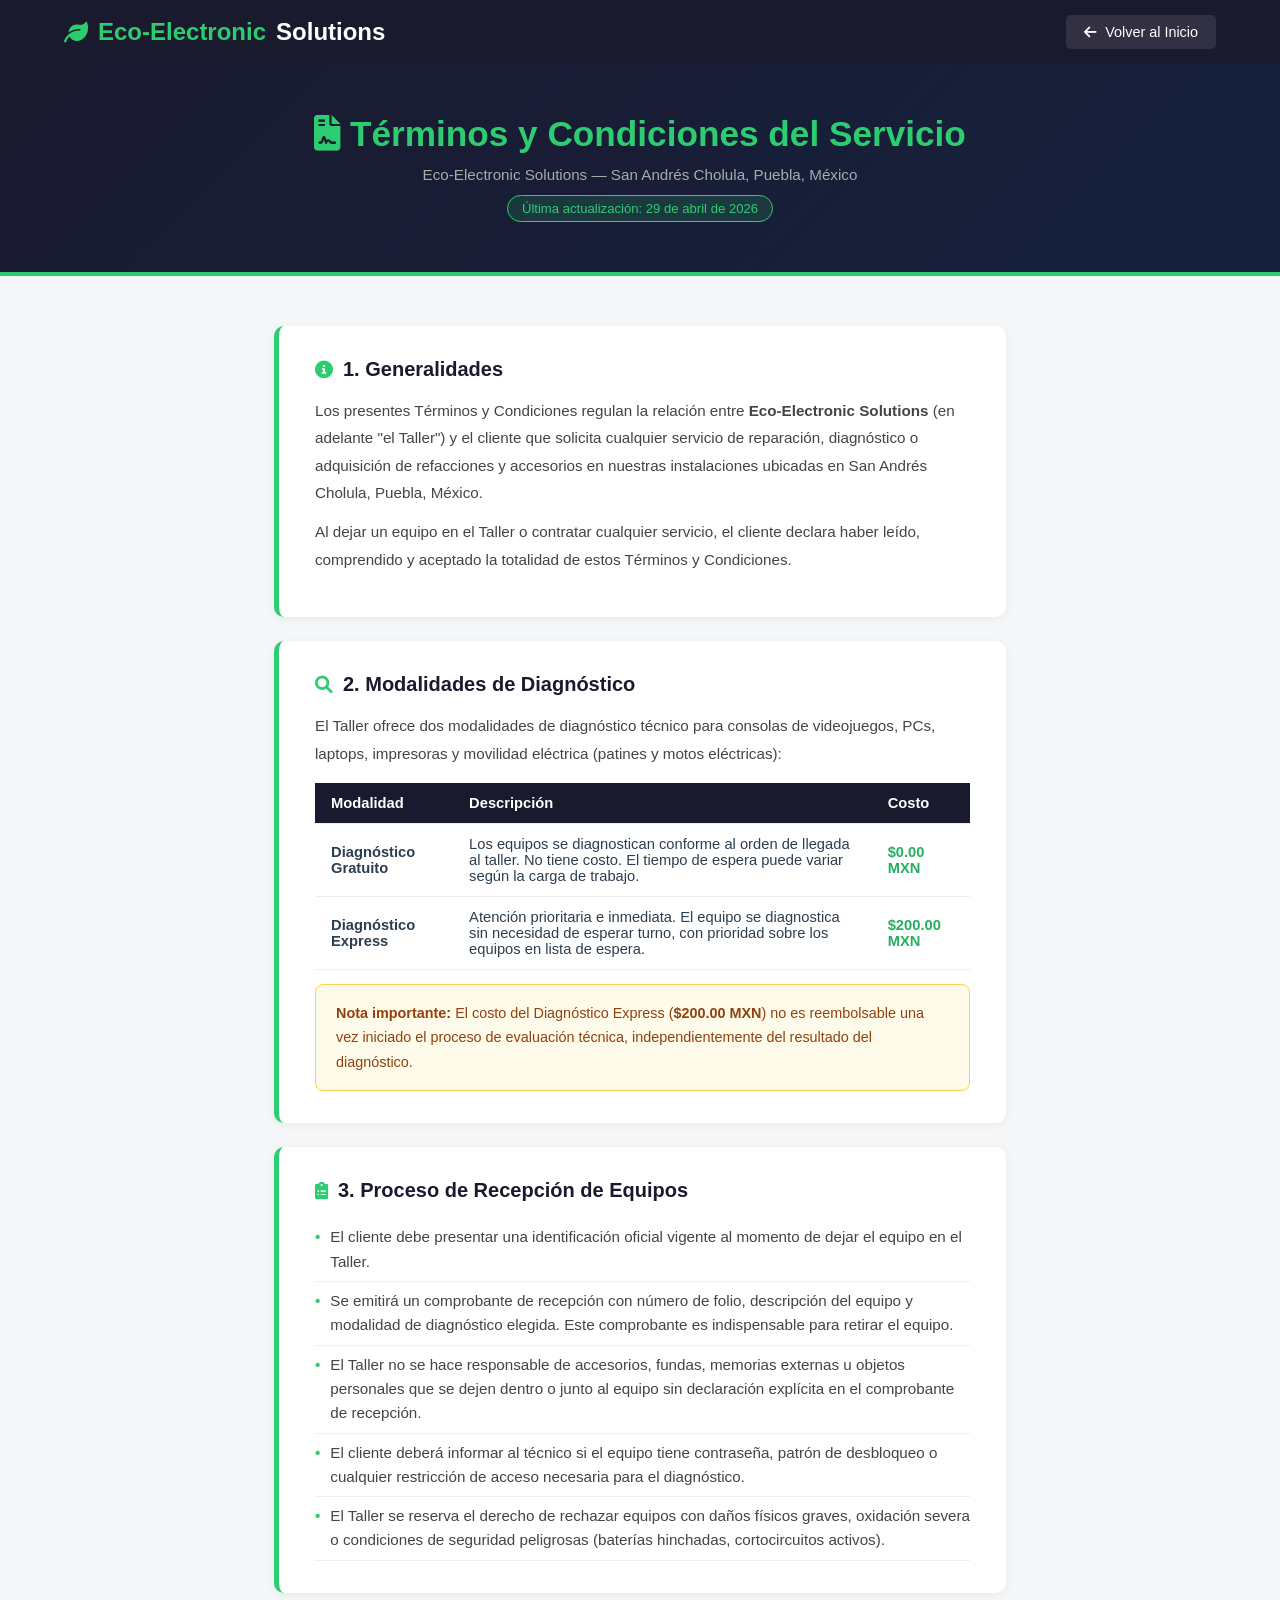
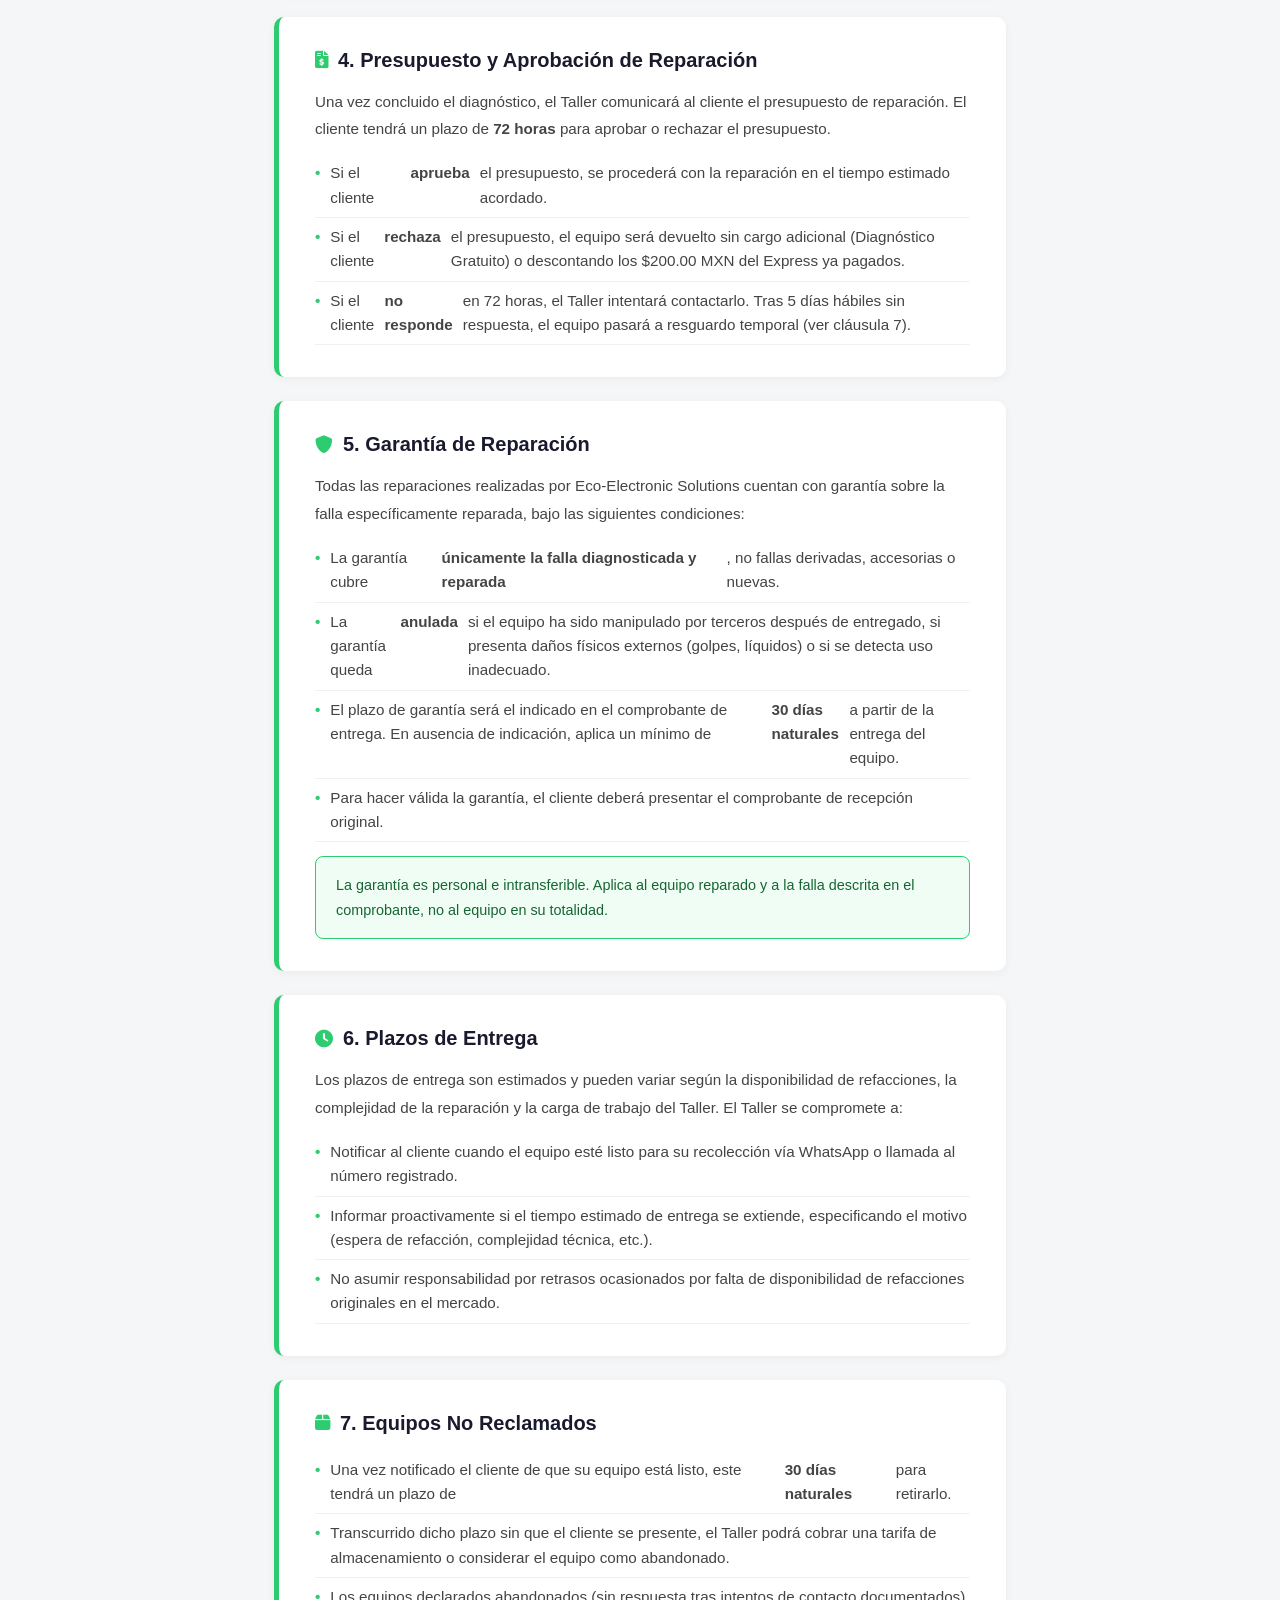
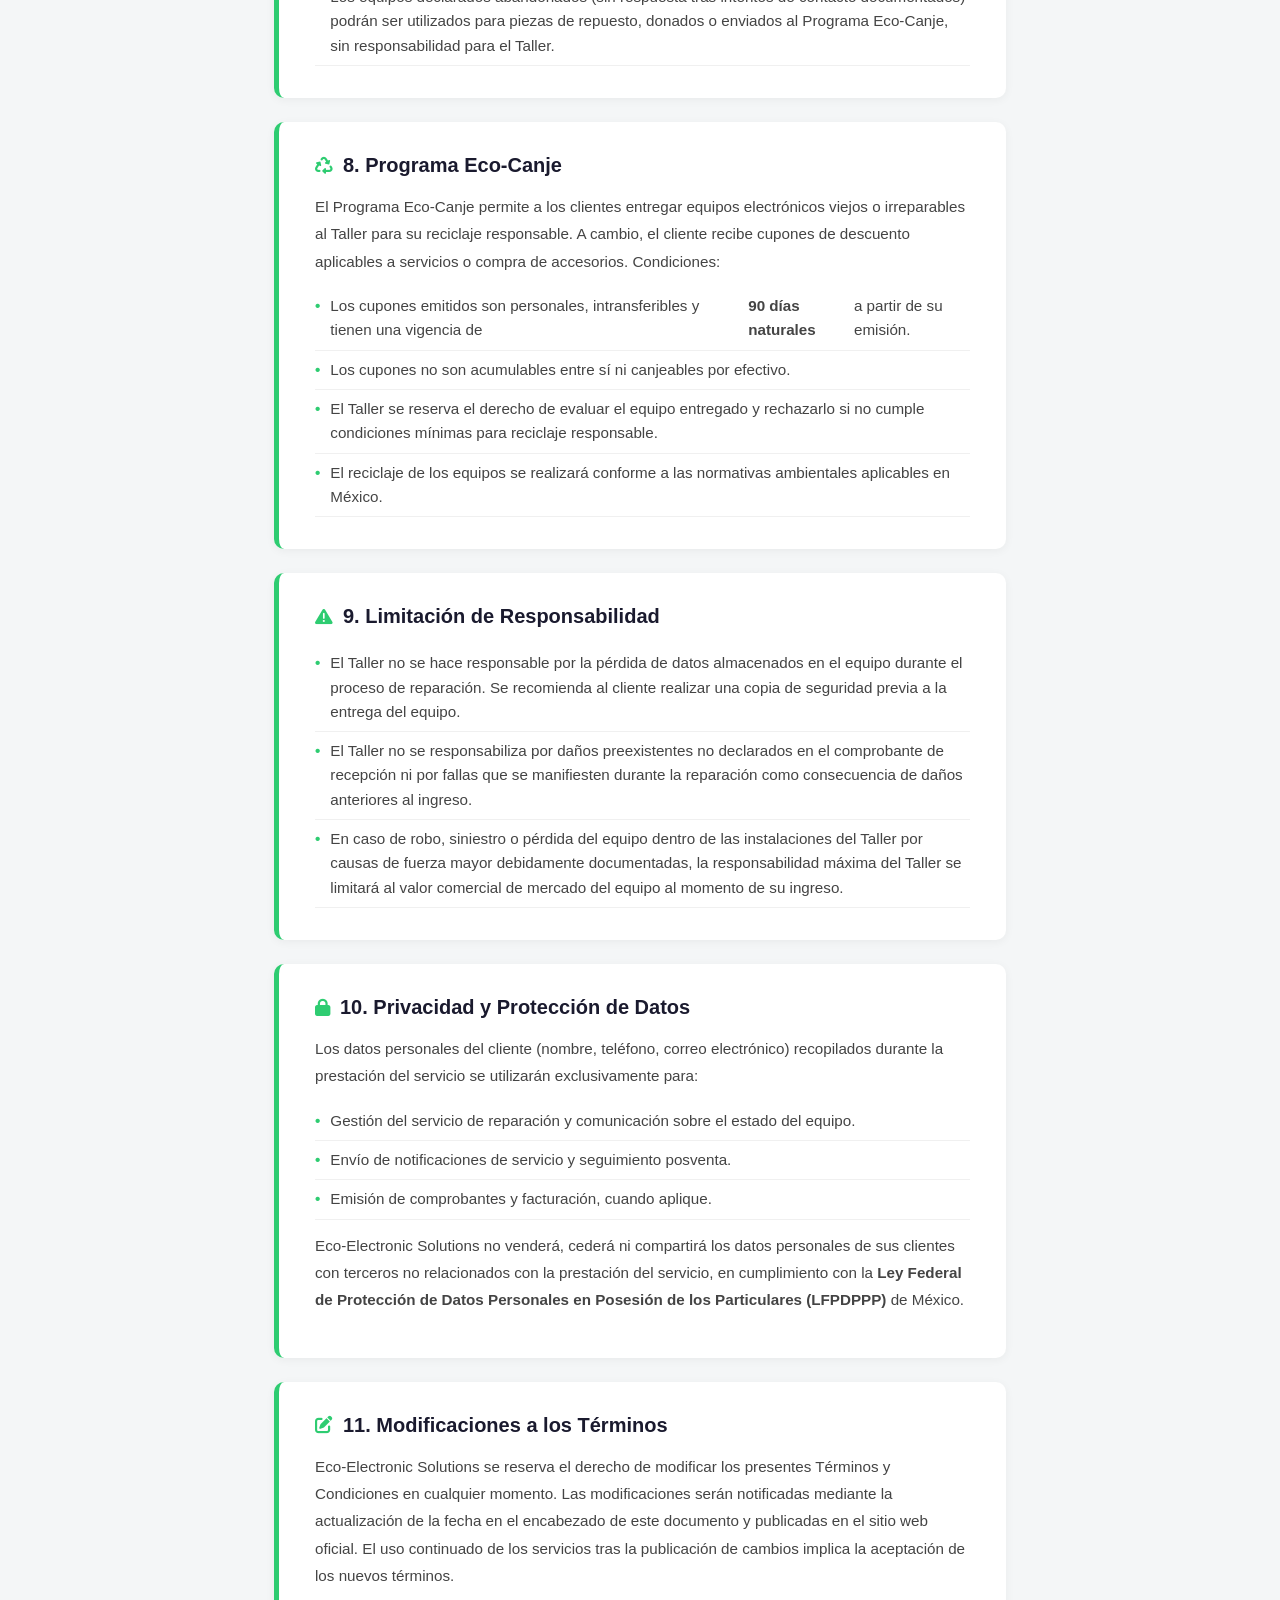
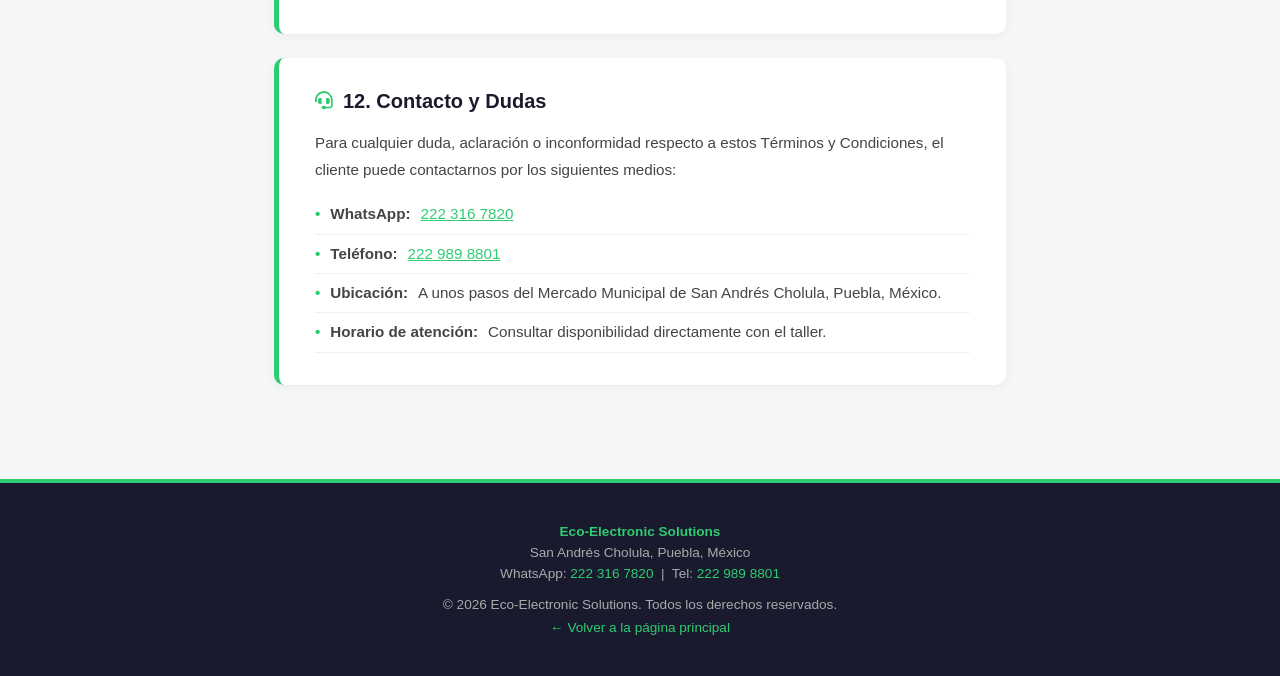
==== commit 54e58a5c: "Update index.html" ====
--- a/index.html
+++ b/index.html
@@ -1,3433 +1,458 @@
 <!DOCTYPE html>
 <html lang="es">
-
 <head>
     <meta charset="UTF-8">
     <meta name="viewport" content="width=device-width, initial-scale=1.0">
-    <title>Reparación de Electrónicos en San Andrés Cholula | Eco-Electronic Solutions</title>
-
-    <!-- SEO: Meta Description y Robots -->
-    <meta name="description" content="Taller de reparación de electrodomésticos, consolas, PCs, impresoras y movilidad eléctrica en San Andrés Cholula, Puebla. Diagnóstico especializado por $200 MXN. WhatsApp: 222 316 7820.">
-    <meta name="keywords" content="reparación electrónicos Cholula, taller electrónica Cholula, reparar laptop Cholula, refacciones Cholula, Eco-Electronic Solutions">
+    <title>Términos y Condiciones del Servicio | Eco-Electronic Solutions</title>
+    <meta name="description" content="Términos y condiciones del servicio de reparación de electrónicos de Eco-Electronic Solutions en San Andrés Cholula, Puebla. Modalidades de diagnóstico, garantías y políticas de servicio.">
     <meta name="robots" content="index, follow">
-
-    <!-- SEO: Open Graph para WhatsApp y redes sociales -->
-    <meta property="og:title" content="Eco-Electronic Solutions | Reparación en Cholula">
-    <meta property="og:description" content="Expertos en reparación de electrónicos en San Andrés Cholula. Laptops, consolas, electrodomésticos y más.">
-    <meta property="og:type" content="website">
-    <meta property="og:locale" content="es_MX">
-    <meta property="og:url" content="https://ecoelectronicsolutions.com.mx/">
-    <meta property="og:image" content="https://ecoelectronicsolutions.com.mx/assets/og-image.jpg">
-    <meta property="og:site_name" content="Eco-Electronic Solutions">
-
-    <!-- SEO: JSON-LD — @graph unificado (ElectronicsStore + FAQPage + Organization) — 3 rich results validados por Google -->
+    <link rel="canonical" href="https://www.ecoelectronicsolutions.com.mx/terminos.html">
+    <link href="https://cdnjs.cloudflare.com/ajax/libs/font-awesome/6.0.0/css/all.min.css" rel="stylesheet">
+
     <script type="application/ld+json">
     {
       "@context": "https://schema.org",
-      "@graph": [
-        {
-          "@type": "ElectronicsStore",
-          "@id": "https://www.ecoelectronicsolutions.com.mx/#negocio",
-          "name": "Eco-Electronic Solutions",
-          "alternateName": "Eco-Electronic Solutions Cholula",
-          "description": "Taller de reparación de electrónica, electrodomésticos, cómputo y movilidad eléctrica en San Andrés Cholula, Puebla. Expertos en licuadoras, microondas, consolas, PCs, laptops, pantallas LED, patines y motos eléctricas e impresoras.",
-          "url": "https://www.ecoelectronicsolutions.com.mx",
-          "image": "https://images.unsplash.com/photo-1448375240586-882707db888b?ixlib=rb-1.2.1&auto=format&fit=crop&w=1920&q=80",
-          "telephone": ["+522223167820", "+522229898801"],
-          "sameAs": ["https://wa.me/522223167820", "https://maps.app.goo.gl/5MztN6VXMfi7YozE6"],
-          "contactPoint": [
-            {
-              "@type": "ContactPoint",
-              "telephone": "+522223167820",
-              "contactType": "customer service",
-              "contactOption": "HearingImpairedSupported",
-              "areaServed": "MX",
-              "availableLanguage": "Spanish",
-              "description": "Contacto por WhatsApp"
-            },
-            {
-              "@type": "ContactPoint",
-              "telephone": "+522229898801",
-              "contactType": "customer service",
-              "areaServed": "MX",
-              "availableLanguage": "Spanish",
-              "description": "Línea telefónica directa"
-            }
-          ],
-          "address": {
-            "@type": "PostalAddress",
-            "streetAddress": "A unos pasos del Mercado Municipal de San Andrés Cholula",
-            "addressLocality": "San Andrés Cholula",
-            "addressRegion": "Puebla",
-            "postalCode": "72823",
-            "addressCountry": "MX"
-          },
-          "geo": {
-            "@type": "GeoCoordinates",
-            "latitude": 19.04306335300765,
-            "longitude": -98.2885728258168
-          },
-          "openingHoursSpecification": [
-            { "@type": "OpeningHoursSpecification", "dayOfWeek": ["Monday","Tuesday","Wednesday","Thursday","Friday"], "opens": "10:00", "closes": "20:00" },
-            { "@type": "OpeningHoursSpecification", "dayOfWeek": "Saturday", "opens": "10:00", "closes": "18:00" },
-            { "@type": "OpeningHoursSpecification", "dayOfWeek": "Sunday", "opens": "10:00", "closes": "16:00" }
-          ],
-          "aggregateRating": {
-            "@type": "AggregateRating",
-            "ratingValue": "5.0",
-            "reviewCount": "16",
-            "bestRating": "5",
-            "worstRating": "1"
-          },
-          "hasOfferCatalog": {
-            "@type": "OfferCatalog",
-            "name": "Servicios de Reparación y Refacciones",
-            "itemListElement": [
-              {
-                "@type": "Offer",
-                "itemOffered": {
-                  "@type": "Service",
-                  "name": "Diagnóstico Gratuito de consolas, PCs, impresoras y movilidad eléctrica",
-                  "description": "Los equipos se diagnostican conforme a su orden de llegada al taller. Sin costo."
-                },
-                "price": "0.00",
-                "priceCurrency": "MXN"
-              },
-              {
-                "@type": "Offer",
-                "itemOffered": {
-                  "@type": "Service",
-                  "name": "Diagnóstico Express de consolas, PCs, impresoras y movilidad eléctrica",
-                  "description": "Diagnóstico prioritario con atención inmediata, sin esperar turno."
-                },
-                "price": "200.00",
-                "priceCurrency": "MXN"
-              },
-              {
-                "@type": "Offer",
-                "itemOffered": {
-                  "@type": "Service",
-                  "name": "Programa Eco-Canje",
-                  "description": "El cliente entrega equipos electrónicos viejos o irreparables. El taller los recicla responsablemente y entrega cupones de descuento."
-                },
-                "price": "0",
-                "priceCurrency": "MXN"
-              }
-            ]
-          },
-          "slogan": "Expertos en electrónica, comprometidos con el planeta.",
-          "foundingDate": "2026",
-          "priceRange": "$$",
-          "currenciesAccepted": "MXN",
-          "paymentAccepted": "Cash, Card"
-        },
-        {
-          "@type": "FAQPage",
-          "@id": "https://www.ecoelectronicsolutions.com.mx/#faq",
-          "mainEntity": [
-            {
-              "@type": "Question",
-              "name": "¿Qué aparatos reparan en Eco-Electronic Solutions en Cholula?",
-              "acceptedAnswer": {
-                "@type": "Answer",
-                "text": "Reparamos electrodomésticos de hogar y cocina (licuadoras, planchas, microondas, ollas exprés), equipos de audio y video (pantallas LED, bocinas Bluetooth), cómputo y gaming (consolas, PCs, laptops), movilidad eléctrica (patines y motos eléctricas) e impresoras."
-              }
-            },
-            {
-              "@type": "Question",
-              "name": "¿Cuánto cuesta el diagnóstico en Eco-Electronic Solutions?",
-              "acceptedAnswer": {
-                "@type": "Answer",
-                "text": "Ofrecemos dos modalidades: Diagnóstico Gratuito, donde los equipos se revisan conforme a su orden de llegada al taller sin costo alguno; y Diagnóstico Express por $200.00 MXN, con atención prioritaria e inmediata sin necesidad de esperar turno."
-              }
-            },
-            {
-              "@type": "Question",
-              "name": "¿Qué es el Programa Eco-Canje de Eco-Electronic Solutions?",
-              "acceptedAnswer": {
-                "@type": "Answer",
-                "text": "El Programa Eco-Canje permite traer equipos electrónicos viejos o sin posibilidad de reparación al taller. Eco-Electronic Solutions los recicla responsablemente y el cliente recibe cupones de descuento para reparaciones o compra de accesorios."
-              }
-            },
-            {
-              "@type": "Question",
-              "name": "¿Dónde está ubicado el taller Eco-Electronic Solutions?",
-              "acceptedAnswer": {
-                "@type": "Answer",
-                "text": "El taller está ubicado a unos pasos del Mercado Municipal de San Andrés Cholula, Puebla, México. WhatsApp: 222 316 7820. Teléfono: 222 989 8801."
-              }
-            },
-            {
-              "@type": "Question",
-              "name": "¿Venden refacciones y accesorios en Eco-Electronic Solutions?",
-              "acceptedAnswer": {
-                "@type": "Answer",
-                "text": "Sí. Vendemos cargadores originales y genéricos, baterías para múltiples dispositivos, refacciones de electrodomésticos (aspas, vasos de licuadora, empaques para olla exprés) y componentes electrónicos como cables de audio y video."
-              }
-            }
-          ]
-        },
-        {
-          "@type": "Organization",
-          "@id": "https://www.ecoelectronicsolutions.com.mx/#org",
-          "name": "Eco-Electronic Solutions",
-          "url": "https://www.ecoelectronicsolutions.com.mx",
-          "logo": {
-            "@type": "ImageObject",
-            "url": "https://ecoelectronicsolutions.com.mx/assets/logo.png",
-            "width": 512,
-            "height": 512
-          },
-          "sameAs": [
-            "https://wa.me/522223167820",
-            "https://maps.app.goo.gl/5MztN6VXMfi7YozE6"
-          ]
-        }
-      ]
+      "@type": "WebPage",
+      "@id": "https://www.ecoelectronicsolutions.com.mx/terminos.html",
+      "name": "Términos y Condiciones del Servicio — Eco-Electronic Solutions",
+      "description": "Términos y condiciones que rigen los servicios de reparación, diagnóstico y venta de refacciones de Eco-Electronic Solutions en San Andrés Cholula, Puebla.",
+      "url": "https://www.ecoelectronicsolutions.com.mx/terminos.html",
+      "inLanguage": "es",
+      "publisher": {
+        "@type": "ElectronicsStore",
+        "name": "Eco-Electronic Solutions",
+        "url": "https://www.ecoelectronicsolutions.com.mx",
+        "telephone": ["+522223167820", "+522229898801"],
+        "address": {
+          "@type": "PostalAddress",
+          "addressLocality": "San Andrés Cholula",
+          "addressRegion": "Puebla",
+          "addressCountry": "MX"
+        }
+      },
+      "datePublished": "2026-01-01",
+      "dateModified": "2026-04-29"
     }
     </script>
 
-    <!-- Google Fonts: Inter -->
-    <link rel="preconnect" href="https://fonts.googleapis.com">
-    <link rel="preconnect" href="https://fonts.gstatic.com" crossorigin>
-    <link href="https://fonts.googleapis.com/css2?family=Inter:wght@300;400;500;600;700;800;900&display=swap" rel="stylesheet">
-
-    <link href="https://cdnjs.cloudflare.com/ajax/libs/font-awesome/6.5.0/css/all.min.css" rel="stylesheet">
-
     <style>
-        /* ============================================
-           DESIGN SYSTEM — ECO-ELECTRONIC SOLUTIONS
-           ============================================ */
         :root {
-            /* Primary Palette */
-            --primary: #2ecc71;
-            --primary-dark: #27ae60;
-            --primary-light: #a3f5c5;
-            --primary-glow: rgba(46, 204, 113, 0.25);
-
-            /* Accent */
-            --accent: #f39c12;
-            --accent-light: #fdebd0;
-
-            /* Neutrals — Light Mode */
-            --bg-page: #f0f2f5;
-            --bg-surface: #ffffff;
-            --bg-surface-alt: #f8f9fa;
-            --bg-elevated: #ffffff;
-            --text-primary: #1a1a2e;
-            --text-secondary: #555e6b;
-            --text-muted: #8e99a4;
-            --border-color: rgba(0,0,0,0.06);
-            --shadow-sm: 0 1px 3px rgba(0,0,0,0.06);
-            --shadow-md: 0 4px 16px rgba(0,0,0,0.08);
-            --shadow-lg: 0 12px 40px rgba(0,0,0,0.12);
-            --shadow-glow: 0 0 30px var(--primary-glow);
-
-            /* Dark header */
-            --nav-bg: #0f0f1a;
-            --nav-bg-2: #1a1a2e;
-
-            /* Glass */
-            --glass-bg: rgba(255,255,255,0.7);
-            --glass-border: rgba(255,255,255,0.3);
-            --glass-blur: 20px;
-
-            /* Spacing — usa padding seguro con min() para evitar overflow */
-            --section-padding: 80px clamp(16px, 5%, 80px);
-            --container-max: 1300px;
-
-            /* Transition */
-            --ease-out: cubic-bezier(0.16, 1, 0.3, 1);
-            --ease-bounce: cubic-bezier(0.175, 0.885, 0.32, 1.275);
-
-            /* Border radius */
-            --radius-sm: 8px;
-            --radius-md: 14px;
-            --radius-lg: 20px;
-            --radius-full: 50%;
-        }
-
-        /* ============================================
-           DARK MODE
-           ============================================ */
-        [data-theme="dark"] {
-            --bg-page: #0d0d15;
-            --bg-surface: #161625;
-            --bg-surface-alt: #1c1c30;
-            --bg-elevated: #1f1f35;
-            --text-primary: #eef0f4;
-            --text-secondary: #a0a8b4;
-            --text-muted: #6b7280;
-            --border-color: rgba(255,255,255,0.06);
-            --shadow-sm: 0 1px 3px rgba(0,0,0,0.3);
-            --shadow-md: 0 4px 16px rgba(0,0,0,0.4);
-            --shadow-lg: 0 12px 40px rgba(0,0,0,0.5);
-            --glass-bg: rgba(22,22,37,0.8);
-            --glass-border: rgba(255,255,255,0.08);
-        }
-
-        /* ============================================
-           RESET & GLOBALS
-           ============================================ */
-        *, *::before, *::after {
+            --primary-green: #2ecc71;
+            --dark-green: #27ae60;
+            --tech-dark: #1a1a2e;
+            --accent-orange: #f39c12;
+            --bg-light: #f4f6f7;
+            --text-dark: #2c3e50;
+        }
+
+        * {
             margin: 0;
             padding: 0;
             box-sizing: border-box;
-        }
-
-        html {
-            scroll-behavior: smooth;
-            /* Prevenir overflow horizontal en TODOS los dispositivos */
-            overflow-x: hidden;
+            font-family: 'Segoe UI', Roboto, Helvetica, Arial, sans-serif;
         }
 
         body {
-            font-family: 'Inter', -apple-system, BlinkMacSystemFont, 'Segoe UI', sans-serif;
-            background-color: var(--bg-page);
-            color: var(--text-primary);
-            line-height: 1.6;
-            transition: background-color 0.4s ease, color 0.4s ease;
-            overflow-x: hidden;
-            /* Asegurar que el body no exceda el ancho del viewport */
-            max-width: 100vw;
-        }
-
-        /* Prevenir que CUALQUIER elemento cause overflow horizontal */
-        *, *::before, *::after {
-            max-width: 100%;
-        }
-
-        a {
-            text-decoration: none;
-            color: inherit;
-        }
-
-        img {
-            max-width: 100%;
-            display: block;
-        }
-
-        /* ============================================
-           SCROLL REVEAL (JS adds .revealed)
-           ============================================ */
-        .reveal {
-            opacity: 0;
-            transform: translateY(40px);
-            transition: opacity 0.7s var(--ease-out), transform 0.7s var(--ease-out);
-        }
-        .reveal.revealed {
-            opacity: 1;
-            transform: translateY(0);
-        }
-        .reveal-delay-1 { transition-delay: 0.1s; }
-        .reveal-delay-2 { transition-delay: 0.2s; }
-        .reveal-delay-3 { transition-delay: 0.3s; }
-        .reveal-delay-4 { transition-delay: 0.4s; }
-
-        /* ============================================
-           TOP BANNER — URGENCY
-           ============================================ */
-        .top-banner {
-            background: linear-gradient(90deg, var(--accent), #e67e22);
-            color: white;
-            text-align: center;
-            padding: 10px 20px;
-            font-weight: 600;
-            font-size: 0.88rem;
-            letter-spacing: 0.3px;
-            position: relative;
-            z-index: 1001;
-            line-height: 1.3;
-        }
-        .top-banner i { margin-right: 6px; }
-
-        /* ============================================
-           STATUS BADGE (ABIERTO / CERRADO)
-           ============================================ */
-        .status-badge {
-            display: inline-flex;
-            align-items: center;
-            gap: 6px;
-            font-size: 0.78rem;
-            font-weight: 700;
-            text-transform: uppercase;
-            letter-spacing: 1px;
-            padding: 4px 12px;
-            border-radius: 20px;
-            margin-left: 12px;
-            vertical-align: middle;
-        }
-        .status-badge.open {
-            background: rgba(46,204,113,0.15);
-            color: #2ecc71;
-        }
-        .status-badge.closed {
-            background: rgba(231,76,60,0.15);
-            color: #e74c3c;
-        }
-        .status-dot {
-            width: 7px;
-            height: 7px;
-            border-radius: 50%;
-            display: inline-block;
-        }
-        .status-badge.open .status-dot {
-            background: #2ecc71;
-            animation: statusPulse 2s infinite;
-        }
-        .status-badge.closed .status-dot {
-            background: #e74c3c;
-        }
-        @keyframes statusPulse {
-            0%, 100% { opacity: 1; box-shadow: 0 0 0 0 rgba(46,204,113,0.6); }
-            50% { opacity: 0.7; box-shadow: 0 0 0 6px rgba(46,204,113,0); }
-        }
-
-        /* ============================================
-           NAVBAR
-           ============================================ */
+            background-color: var(--bg-light);
+            color: var(--text-dark);
+        }
+
+        /* ── Navbar ── */
         .navbar {
-            background: var(--nav-bg);
-            padding: 0 5%;
+            background-color: var(--tech-dark);
+            padding: 15px 5%;
             display: flex;
             justify-content: space-between;
             align-items: center;
-            position: sticky;
-            top: 0;
-            z-index: 1000;
-            height: 70px;
-            box-shadow: 0 2px 20px rgba(0,0,0,0.3);
-            backdrop-filter: blur(10px);
+            box-shadow: 0 4px 6px rgba(0,0,0,0.15);
         }
 
         .logo {
-            color: var(--primary);
+            color: var(--primary-green);
             font-size: 1.5rem;
             font-weight: 800;
+            text-decoration: none;
+            display: flex;
+            align-items: center;
+            gap: 10px;
+        }
+
+        .logo span { color: white; }
+
+        .btn-back {
+            background: rgba(255,255,255,0.1);
+            color: white;
+            padding: 9px 18px;
+            border-radius: 5px;
+            text-decoration: none;
+            font-size: 0.9rem;
             display: flex;
             align-items: center;
             gap: 8px;
-            white-space: nowrap;
-        }
-        .logo span { color: white; font-weight: 500; }
-        .logo i { font-size: 1.3rem; }
-
-        /* Search Bar */
-        .search-bar {
-            flex-grow: 1;
-            margin: 0 30px;
-            display: flex;
-            max-width: 520px;
-            position: relative;
-        }
-        .search-bar input {
-            width: 100%;
-            padding: 10px 18px;
-            border: 2px solid transparent;
-            border-radius: var(--radius-sm) 0 0 var(--radius-sm);
-            font-size: 0.9rem;
-            font-family: inherit;
-            outline: none;
-            background: rgba(255,255,255,0.08);
+            transition: background 0.3s;
+        }
+
+        .btn-back:hover { background: rgba(46,204,113,0.25); }
+
+        /* ── Header de la página ── */
+        .page-header {
+            background: linear-gradient(135deg, var(--tech-dark) 0%, #16213e 100%);
             color: white;
-            transition: border-color 0.3s, background 0.3s;
-        }
-        .search-bar input::placeholder { color: rgba(255,255,255,0.4); }
-        .search-bar input:focus {
-            border-color: var(--primary);
-            background: rgba(255,255,255,0.12);
-        }
-        .search-bar button {
-            background: var(--primary);
-            color: white;
-            border: none;
-            padding: 10px 20px;
-            border-radius: 0 var(--radius-sm) var(--radius-sm) 0;
-            cursor: pointer;
+            padding: 50px 5%;
+            text-align: center;
+            border-bottom: 4px solid var(--primary-green);
+        }
+
+        .page-header h1 {
+            font-size: 2.2rem;
+            margin-bottom: 12px;
+            color: var(--primary-green);
+        }
+
+        .page-header p {
+            color: #aaa;
             font-size: 0.95rem;
-            transition: background 0.3s;
-        }
-        .search-bar button:hover { background: var(--primary-dark); }
-
-        /* Search suggestions dropdown */
-        .search-suggestions {
-            position: absolute;
-            top: 100%;
-            left: 0;
-            right: 50px;
-            background: var(--bg-elevated);
-            border-radius: 0 0 var(--radius-sm) var(--radius-sm);
-            box-shadow: var(--shadow-lg);
-            max-height: 0;
-            overflow: hidden;
-            transition: max-height 0.3s var(--ease-out);
-            z-index: 100;
-        }
-        .search-suggestions.active { max-height: 300px; }
-        .search-suggestion-item {
-            padding: 10px 18px;
-            cursor: pointer;
-            font-size: 0.88rem;
-            color: var(--text-secondary);
-            transition: background 0.2s;
+        }
+
+        .page-header .badge {
+            display: inline-block;
+            background: rgba(46,204,113,0.15);
+            border: 1px solid var(--primary-green);
+            color: var(--primary-green);
+            padding: 5px 14px;
+            border-radius: 20px;
+            font-size: 0.82rem;
+            margin-top: 12px;
+        }
+
+        /* ── Contenido principal ── */
+        .content-wrapper {
+            max-width: 860px;
+            margin: 0 auto;
+            padding: 50px 5%;
+        }
+
+        /* ── Secciones ── */
+        .tc-section {
+            background: white;
+            border-radius: 10px;
+            padding: 32px 36px;
+            margin-bottom: 24px;
+            box-shadow: 0 2px 10px rgba(0,0,0,0.05);
+            border-left: 5px solid var(--primary-green);
+        }
+
+        .tc-section h2 {
+            font-size: 1.25rem;
+            color: var(--tech-dark);
+            margin-bottom: 16px;
             display: flex;
             align-items: center;
             gap: 10px;
         }
-        .search-suggestion-item:hover {
-            background: var(--primary-glow);
-            color: var(--primary);
-        }
-        .search-suggestion-item i { width: 18px; text-align: center; opacity: 0.6; }
-
-        /* Nav Actions */
-        .nav-actions {
+
+        .tc-section h2 i {
+            color: var(--primary-green);
+            font-size: 1.1rem;
+        }
+
+        .tc-section p {
+            font-size: 0.95rem;
+            line-height: 1.8;
+            color: #444;
+            margin-bottom: 12px;
+        }
+
+        .tc-section ul {
+            list-style: none;
+            padding: 0;
+            margin-top: 8px;
+        }
+
+        .tc-section ul li {
+            font-size: 0.95rem;
+            color: #444;
+            padding: 7px 0;
+            border-bottom: 1px solid #f0f0f0;
+            line-height: 1.6;
             display: flex;
-            align-items: center;
-            gap: 12px;
-        }
-
-        /* Dark Mode Toggle */
-        .dark-toggle {
-            background: rgba(255,255,255,0.1);
-            border: none;
-            color: white;
-            width: 40px;
-            height: 40px;
-            border-radius: var(--radius-full);
-            cursor: pointer;
-            display: flex;
-            align-items: center;
-            justify-content: center;
-            font-size: 1.1rem;
-            transition: background 0.3s, transform 0.3s;
-        }
-        .dark-toggle:hover { background: rgba(255,255,255,0.2); transform: rotate(20deg); }
-
-        .btn-whatsapp-nav {
-            background: #25D366;
-            color: white;
-            padding: 9px 18px;
-            border-radius: var(--radius-sm);
-            font-weight: 600;
-            font-size: 0.88rem;
-            display: flex;
-            align-items: center;
-            gap: 7px;
-            transition: transform 0.2s, box-shadow 0.3s;
-            white-space: nowrap;
-        }
-        .btn-whatsapp-nav:hover {
-            transform: scale(1.05);
-            box-shadow: 0 4px 15px rgba(37,211,102,0.4);
-        }
-
-        .btn-software-nav {
-            background: var(--accent);
-            color: white;
-            padding: 9px 18px;
-            border-radius: var(--radius-sm);
-            font-weight: 600;
-            font-size: 0.88rem;
-            display: flex;
-            align-items: center;
-            gap: 7px;
-            transition: transform 0.2s, box-shadow 0.3s;
-            white-space: nowrap;
-        }
-        .btn-software-nav:hover {
-            transform: scale(1.05);
-            box-shadow: 0 4px 15px rgba(243,156,18,0.4);
-        }
-
-        /* Hamburger */
-        .hamburger {
-            display: none;
-            background: none;
-            border: none;
-            color: white;
-            font-size: 1.5rem;
-            cursor: pointer;
-            padding: 8px;
-            z-index: 1002;
-        }
-
-        /* Mobile Drawer */
-        .mobile-drawer-overlay {
-            position: fixed;
-            inset: 0;
-            background: rgba(0,0,0,0.5);
-            z-index: 1100;
-            opacity: 0;
-            pointer-events: none;
-            transition: opacity 0.3s;
-        }
-        .mobile-drawer-overlay.active { opacity: 1; pointer-events: all; }
-
-        .mobile-drawer {
-            position: fixed;
-            top: 0;
-            right: 0;
-            width: 280px;
-            max-width: 80vw;
-            height: 100%;
-            background: var(--nav-bg);
-            z-index: 1101;
-            transform: translateX(100%);
-            transition: transform 0.4s var(--ease-out);
-            display: flex;
-            flex-direction: column;
-            padding: 30px 0;
-        }
-        .mobile-drawer.active { transform: translateX(0); }
-
-        .drawer-close {
-            align-self: flex-end;
-            margin: 0 20px 20px 0;
-            background: none;
-            border: none;
-            color: white;
-            font-size: 1.5rem;
-            cursor: pointer;
-        }
-        .drawer-link {
-            display: flex;
-            align-items: center;
-            gap: 12px;
-            padding: 14px 25px;
-            color: rgba(255,255,255,0.8);
-            font-size: 1rem;
-            font-weight: 500;
-            transition: background 0.2s, color 0.2s, padding-left 0.2s;
-        }
-        .drawer-link:hover {
-            background: rgba(46,204,113,0.1);
-            color: var(--primary);
-            padding-left: 32px;
-        }
-        .drawer-link i { width: 22px; text-align: center; }
-        .drawer-link-highlight { color: var(--accent); font-weight: 700; }
-        .drawer-link-highlight:hover { background: rgba(243,156,18,0.12); color: var(--accent); }
-        .drawer-divider {
-            height: 1px;
-            background: rgba(255,255,255,0.08);
-            margin: 10px 25px;
-        }
-
-
-
-        /* ============================================
-           HERO
-           ============================================ */
-        .hero {
-            background: linear-gradient(160deg, rgba(15,15,26,0.92), rgba(46,204,113,0.4)),
-                        url('https://images.unsplash.com/photo-1448375240586-882707db888b?ixlib=rb-1.2.1&auto=format&fit=crop&w=1920&q=80') center/cover;
-            /* NOTA: se removió 'fixed' — causa bug crítico de rendering en iOS Safari */
-            background-attachment: scroll;
-            min-height: 75vh;
-            display: flex;
-            align-items: center;
-            justify-content: center;
-            text-align: center;
-            color: white;
-            padding: 60px clamp(16px, 5%, 80px);
-            position: relative;
-            overflow: hidden;
-            width: 100%;
-        }
-        .hero::after {
-            content: '';
-            position: absolute;
-            bottom: 0;
-            left: 0;
-            right: 0;
-            height: 120px;
-            background: linear-gradient(to top, var(--bg-page), transparent);
-            pointer-events: none;
-        }
-
-        .hero-content {
-            position: relative;
-            z-index: 2;
-            max-width: 800px;
-        }
-        .hero-content h1 {
-            font-size: clamp(2rem, 5vw, 3.5rem);
-            font-weight: 900;
-            line-height: 1.15;
-            margin-bottom: 18px;
-            text-shadow: 0 2px 20px rgba(0,0,0,0.4);
-        }
-        .hero-content h1 .highlight {
-            background: linear-gradient(135deg, var(--primary), var(--primary-light));
-            -webkit-background-clip: text;
-            -webkit-text-fill-color: transparent;
-            background-clip: text;
-        }
-        .hero-content p {
-            font-size: clamp(1rem, 2vw, 1.25rem);
-            margin-bottom: 35px;
-            color: rgba(255,255,255,0.85);
-            max-width: 650px;
-            margin-left: auto;
-            margin-right: auto;
-            font-weight: 300;
-        }
-
-        .hero-cta {
-            display: inline-flex;
-            align-items: center;
             gap: 10px;
-            background: var(--primary);
-            color: white;
-            padding: 16px 36px;
-            border-radius: var(--radius-md);
-            font-size: 1.15rem;
-            font-weight: 700;
-            transition: transform 0.2s, box-shadow 0.3s;
-            box-shadow: 0 6px 25px rgba(46,204,113,0.4);
-            position: relative;
-            overflow: hidden;
-            max-width: 360px;
-            width: auto;
-        }
-        .hero-cta::before {
-            content: '';
-            position: absolute;
-            inset: 0;
-            background: linear-gradient(135deg, transparent, rgba(255,255,255,0.15));
-            opacity: 0;
-            transition: opacity 0.3s;
-        }
-        .hero-cta:hover {
-            transform: translateY(-2px);
-            box-shadow: 0 10px 35px rgba(46,204,113,0.5);
-        }
-        .hero-cta:hover::before { opacity: 1; }
-
-        /* Floating particles */
-        .hero-particles {
-            position: absolute;
-            inset: 0;
-            overflow: hidden;
-            pointer-events: none;
-        }
-        .particle {
-            position: absolute;
-            background: rgba(46,204,113,0.15);
-            border-radius: 50%;
-            animation: float-particle linear infinite;
-        }
-        @keyframes float-particle {
-            0% { transform: translateY(100vh) rotate(0deg); opacity: 0; }
-            10% { opacity: 1; }
-            90% { opacity: 1; }
-            100% { transform: translateY(-100px) rotate(720deg); opacity: 0; }
-        }
-
-        /* ============================================
-           STATS BAR
-           ============================================ */
-        .stats-bar {
-            background: var(--bg-surface);
-            padding: 40px 5%;
-            border-bottom: 1px solid var(--border-color);
-        }
-        .stats-grid {
-            display: grid;
-            /* Fluido: 4 cols en desktop, 2 en tablet, 2 en móvil — sin overflow */
-            grid-template-columns: repeat(auto-fit, minmax(140px, 1fr));
-            gap: 20px;
-            max-width: var(--container-max);
-            margin: 0 auto;
-        }
-        .stat-item {
-            text-align: center;
-            padding: 20px 10px;
-        }
-        .stat-number {
-            font-size: clamp(2rem, 4vw, 3rem);
-            font-weight: 900;
-            color: var(--primary);
-            line-height: 1;
-            margin-bottom: 8px;
-        }
-        .stat-label {
-            font-size: 0.88rem;
-            color: var(--text-secondary);
-            font-weight: 500;
-        }
-
-        /* ============================================
-           SECTION CONTAINER
-           ============================================ */
-        .section {
-            padding: var(--section-padding);
-            max-width: var(--container-max);
-            margin: 0 auto;
-            /* Garantizar padding mínimo horizontal en cualquier pantalla */
-            padding-left: max(16px, min(5%, 80px));
-            padding-right: max(16px, min(5%, 80px));
-            box-sizing: border-box;
-            width: 100%;
-        }
-        .section-alt {
-            background: var(--bg-surface);
-        }
-        .section-alt .section {
-            padding-top: 60px;
-            padding-bottom: 60px;
-        }
-
-        .section-header {
-            margin-bottom: 45px;
-        }
-        .section-label {
-            display: inline-flex;
-            align-items: center;
-            gap: 8px;
-            font-size: 0.8rem;
-            font-weight: 700;
-            text-transform: uppercase;
-            letter-spacing: 2px;
-            color: var(--primary);
-            margin-bottom: 10px;
-        }
-        .section-label::before {
-            content: '';
-            width: 30px;
-            height: 3px;
-            background: var(--primary);
-            border-radius: 2px;
-        }
-        .section-title {
-            font-size: clamp(1.6rem, 3vw, 2.2rem);
-            font-weight: 800;
-            color: var(--text-primary);
-            line-height: 1.2;
-        }
-        .section-subtitle {
-            font-size: 1rem;
-            color: var(--text-secondary);
-            margin-top: 10px;
-            max-width: 600px;
-        }
-
-        /* ============================================
-           SERVICE CARDS
-           ============================================ */
-        .grid-services {
-            display: grid;
-            /* minmax con clamp: en móvil pequeño cae a 1 col, tablet 2 col, desktop 3-4 col */
-            grid-template-columns: repeat(auto-fit, minmax(min(260px, 100%), 1fr));
-            gap: 24px;
-        }
-        .service-card {
-            background: var(--bg-surface);
-            border: 1px solid var(--border-color);
-            border-radius: var(--radius-md);
-            padding: 32px 24px;
-            text-align: center;
-            transition: transform 0.35s var(--ease-out), box-shadow 0.35s var(--ease-out), border-color 0.3s;
-            cursor: default;
-            position: relative;
-            overflow: hidden;
-        }
-        .service-card::before {
-            content: '';
-            position: absolute;
-            top: 0;
-            left: 0;
-            right: 0;
-            height: 4px;
-            background: linear-gradient(90deg, var(--primary), var(--primary-light));
-            transform: scaleX(0);
-            transition: transform 0.4s var(--ease-out);
-            transform-origin: left;
-        }
-        .service-card:hover {
-            transform: translateY(-8px);
-            box-shadow: var(--shadow-lg), var(--shadow-glow);
-            border-color: var(--primary);
-        }
-        .service-card:hover::before { transform: scaleX(1); }
-
-        .service-icon {
-            width: 70px;
-            height: 70px;
-            border-radius: var(--radius-md);
-            background: linear-gradient(135deg, var(--primary-glow), rgba(46,204,113,0.05));
-            display: flex;
-            align-items: center;
-            justify-content: center;
-            margin: 0 auto 18px;
-            font-size: 1.8rem;
-            color: var(--primary);
-            transition: transform 0.3s var(--ease-bounce);
-        }
-        .service-card:hover .service-icon { transform: scale(1.1) rotate(-5deg); }
-
-        .service-card h3 {
-            font-size: 1.1rem;
-            font-weight: 700;
-            margin-bottom: 8px;
-            color: var(--text-primary);
-        }
-        .service-card p {
-            font-size: 0.88rem;
-            color: var(--text-secondary);
-            line-height: 1.5;
-        }
-
-        /* ============================================
-           ECO-CANJE BANNER
-           ============================================ */
-        .eco-banner {
-            background: linear-gradient(135deg, var(--nav-bg), var(--nav-bg-2));
-            color: white;
-            margin: 0 5%;
-            border-radius: var(--radius-lg);
-            padding: 50px 45px;
-            display: flex;
-            align-items: center;
-            justify-content: space-between;
-            gap: 40px;
-            box-shadow: var(--shadow-lg), inset 0 1px 0 rgba(255,255,255,0.05);
-            border: 1px solid rgba(46,204,113,0.15);
-            position: relative;
-            overflow: hidden;
-        }
-        .eco-banner::before {
-            content: '';
-            position: absolute;
-            top: -50%;
-            right: -20%;
-            width: 400px;
-            height: 400px;
-            background: radial-gradient(circle, rgba(46,204,113,0.08), transparent 70%);
-            border-radius: 50%;
-            pointer-events: none;
-        }
-        .eco-banner-text { flex: 1; position: relative; }
-        .eco-banner-text h2 {
-            font-size: clamp(1.5rem, 3vw, 2rem);
-            font-weight: 800;
-            color: var(--primary);
-            margin-bottom: 12px;
-            display: flex;
-            align-items: center;
-            gap: 10px;
-        }
-        .eco-banner-text p {
-            font-size: 1rem;
-            line-height: 1.7;
-            color: rgba(255,255,255,0.8);
-        }
-        .btn-eco-canje {
-            background: white;
-            color: var(--nav-bg);
-            padding: 14px 30px;
-            border-radius: var(--radius-sm);
-            font-weight: 700;
-            font-size: 1rem;
-            transition: transform 0.2s, box-shadow 0.3s;
-            white-space: nowrap;
+        }
+
+        .tc-section ul li::before {
+            content: '•';
+            color: var(--primary-green);
+            font-weight: bold;
             flex-shrink: 0;
         }
-        .btn-eco-canje:hover {
-            transform: translateY(-2px);
-            box-shadow: 0 6px 20px rgba(255,255,255,0.2);
-        }
-
-        /* ============================================
-           REFACCIONES CARDS
-           ============================================ */
-        .parts-card {
-            background: var(--bg-surface);
-            border: 1px solid var(--border-color);
-            border-radius: var(--radius-md);
-            padding: 28px 22px;
-            text-align: center;
-            transition: transform 0.3s var(--ease-out), box-shadow 0.3s;
-        }
-        .parts-card:hover {
-            transform: translateY(-5px);
-            box-shadow: var(--shadow-md);
-        }
-        .parts-icon {
-            width: 60px;
-            height: 60px;
-            border-radius: var(--radius-sm);
-            background: var(--accent-light);
-            display: flex;
-            align-items: center;
-            justify-content: center;
-            margin: 0 auto 15px;
-            font-size: 1.5rem;
-            color: var(--accent);
-        }
-        [data-theme="dark"] .parts-icon {
-            background: rgba(243,156,18,0.12);
-        }
-        .parts-card h3 {
-            font-size: 1.05rem;
-            font-weight: 700;
-            margin-bottom: 8px;
-        }
-        .parts-card p {
-            font-size: 0.85rem;
-            color: var(--text-secondary);
-        }
-
-        /* ============================================
-           TESTIMONIALS
-           ============================================ */
-        .testimonials-track-wrapper {
-            overflow: hidden;
-            border-radius: var(--radius-md);
-        }
-        .testimonials-track {
-            display: flex;
-            transition: transform 0.6s var(--ease-out);
-        }
-        .testimonial-slide {
-            min-width: 100%;
-            padding: 0 10px;
-        }
-        .testimonial-card {
-            background: var(--bg-surface);
-            border: 1px solid var(--border-color);
-            border-radius: var(--radius-md);
-            padding: 35px 30px;
-            position: relative;
-        }
-        .testimonial-card::before {
-            content: '\201C';
-            font-size: 5rem;
-            font-family: Georgia, serif;
-            color: var(--primary);
-            opacity: 0.15;
-            position: absolute;
-            top: 10px;
-            left: 20px;
-            line-height: 1;
-        }
-        .testimonial-text {
-            font-size: 1rem;
-            line-height: 1.7;
-            color: var(--text-secondary);
-            margin-bottom: 20px;
-            font-style: italic;
-            position: relative;
-        }
-        .testimonial-author {
-            display: flex;
-            align-items: center;
-            gap: 14px;
-        }
-        .testimonial-avatar {
-            width: 48px;
-            height: 48px;
-            border-radius: var(--radius-full);
-            background: linear-gradient(135deg, var(--primary), var(--primary-dark));
-            display: flex;
-            align-items: center;
-            justify-content: center;
-            color: white;
-            font-weight: 700;
-            font-size: 1.1rem;
-            flex-shrink: 0;
-        }
-        .testimonial-name {
-            font-weight: 700;
-            font-size: 0.95rem;
-        }
-        .testimonial-stars {
-            color: var(--accent);
-            font-size: 0.85rem;
-            margin-top: 2px;
-        }
-        .testimonial-controls {
-            display: flex;
-            justify-content: center;
-            gap: 8px;
-            margin-top: 20px;
-        }
-        .testimonial-dot {
-            width: 10px;
-            height: 10px;
-            border-radius: 50%;
-            background: var(--border-color);
-            border: none;
-            cursor: pointer;
-            transition: background 0.3s, transform 0.2s;
-            padding: 0;
-        }
-        .testimonial-dot.active {
-            background: var(--primary);
-            transform: scale(1.3);
-        }
-
-        /* ============================================
-           FAQ SECTION
-           ============================================ */
-        .faq-section {
-            background: var(--bg-surface);
-            padding: var(--section-padding);
-        }
-        .faq-list {
-            list-style: none;
-            margin-top: 10px;
-        }
-        .faq-item {
-            border-bottom: 1px solid var(--border-color);
-            padding: 22px 0;
-            cursor: pointer;
-        }
-        .faq-item:last-child { border-bottom: none; }
-        .faq-question {
-            font-size: 1.02rem;
-            font-weight: 700;
-            color: var(--text-primary);
-            margin-bottom: 10px;
-            display: flex;
-            align-items: flex-start;
-            gap: 12px;
-        }
-        .faq-question::before {
-            content: 'Q';
-            background: var(--primary-glow);
-            color: var(--primary);
-            font-size: 0.7rem;
-            font-weight: 800;
-            padding: 3px 7px;
-            border-radius: 4px;
-            flex-shrink: 0;
-            margin-top: 3px;
-        }
-        .faq-answer {
-            font-size: 0.93rem;
-            color: var(--text-secondary);
-            line-height: 1.75;
-            padding-left: 34px;
-        }
-
-        /* ============================================
-           PRICING TABLE
-           ============================================ */
-        .pricing-table {
+
+        /* Tabla de modalidades de diagnóstico */
+        .diag-table {
             width: 100%;
             border-collapse: collapse;
-            margin: 30px 0 0;
+            margin-top: 16px;
+            font-size: 0.92rem;
+        }
+
+        .diag-table thead {
+            background-color: var(--tech-dark);
+            color: white;
+        }
+
+        .diag-table th, .diag-table td {
+            padding: 12px 16px;
+            text-align: left;
+            border-bottom: 1px solid #eee;
+        }
+
+        .diag-table tbody tr:hover { background: #f0fdf4; }
+
+        .diag-table .precio { color: var(--dark-green); font-weight: 700; }
+
+        /* Highlight box */
+        .highlight-box {
+            background: #fffbeb;
+            border: 1px solid #fcd34d;
+            border-radius: 8px;
+            padding: 16px 20px;
+            margin-top: 14px;
             font-size: 0.9rem;
-            background: var(--bg-surface);
-            border-radius: var(--radius-md);
-            overflow: hidden;
-            box-shadow: var(--shadow-md);
-            border: 1px solid var(--border-color);
-        }
-        .pricing-table thead {
-            background: var(--nav-bg);
+            color: #92400e;
+            line-height: 1.7;
+        }
+
+        .highlight-box.green {
+            background: #f0fdf4;
+            border-color: var(--primary-green);
+            color: #166534;
+        }
+
+        /* ── Footer ── */
+        .footer-tc {
+            background-color: var(--tech-dark);
             color: white;
-        }
-        .pricing-table th,
-        .pricing-table td {
-            padding: 13px 18px;
-            text-align: left;
-            border-bottom: 1px solid var(--border-color);
-        }
-        .pricing-table tbody tr:hover {
-            background: var(--primary-glow);
-        }
-        [data-theme="dark"] .pricing-table tbody tr:hover {
-            background: rgba(46,204,113,0.06);
-        }
-        .price-tag {
-            font-weight: 700;
-            color: var(--primary-dark);
-        }
-        [data-theme="dark"] .price-tag { color: var(--primary); }
-
-        /* ============================================
-           COTIZACIÓN FORM
-           ============================================ */
-        .quote-section {
-            background: linear-gradient(160deg, var(--nav-bg) 0%, var(--nav-bg-2) 100%);
-            padding: 70px 5%;
-            position: relative;
-        }
-        .quote-section::before {
-            content: '';
-            position: absolute;
-            top: 0;
-            left: 50%;
-            width: 500px;
-            height: 500px;
-            background: radial-gradient(circle, var(--primary-glow), transparent 70%);
-            transform: translateX(-50%) translateY(-50%);
-            pointer-events: none;
-        }
-        .quote-container {
-            max-width: 650px;
-            margin: 0 auto;
-            position: relative;
-        }
-        .quote-section .section-header .section-label {
-            color: var(--primary-light);
-        }
-        .quote-section .section-title {
-            color: white;
-        }
-        .quote-section .section-subtitle {
-            color: rgba(255,255,255,0.6);
-        }
-
-        .quote-form {
-            display: flex;
-            flex-direction: column;
-            gap: 18px;
-        }
-        .form-group {
-            display: flex;
-            flex-direction: column;
-            gap: 6px;
-        }
-        .form-group label {
-            font-size: 0.85rem;
-            font-weight: 600;
-            color: rgba(255,255,255,0.7);
-        }
-        .form-group input,
-        .form-group select,
-        .form-group textarea {
-            padding: 13px 16px;
-            border: 1px solid rgba(255,255,255,0.1);
-            border-radius: var(--radius-sm);
-            background: rgba(255,255,255,0.06);
-            color: white;
-            font-size: 0.95rem;
-            font-family: inherit;
-            outline: none;
-            transition: border-color 0.3s, background 0.3s;
-        }
-        .form-group input::placeholder,
-        .form-group textarea::placeholder {
-            color: rgba(255,255,255,0.3);
-        }
-        .form-group input:focus,
-        .form-group select:focus,
-        .form-group textarea:focus {
-            border-color: var(--primary);
-            background: rgba(255,255,255,0.1);
-        }
-        .form-group select option {
-            background: var(--nav-bg);
-            color: white;
-        }
-        .form-group textarea {
-            resize: vertical;
-            min-height: 90px;
-        }
-        .form-row {
-            display: grid;
-            grid-template-columns: 1fr 1fr;
-            gap: 18px;
-        }
-        .form-error {
-            font-size: 0.78rem;
-            color: #e74c3c;
-            min-height: 18px;
-        }
-
-        .btn-submit-quote {
-            background: var(--primary);
-            color: white;
-            border: none;
-            padding: 15px 30px;
-            border-radius: var(--radius-sm);
-            font-size: 1.05rem;
-            font-weight: 700;
-            font-family: inherit;
-            cursor: pointer;
-            display: flex;
-            align-items: center;
-            justify-content: center;
-            gap: 10px;
-            transition: transform 0.2s, box-shadow 0.3s;
-            box-shadow: 0 4px 15px rgba(46,204,113,0.3);
-        }
-        .btn-submit-quote:hover {
-            transform: translateY(-2px);
-            box-shadow: 0 8px 25px rgba(46,204,113,0.4);
-        }
-        .btn-submit-quote:disabled {
-            opacity: 0.5;
-            cursor: not-allowed;
-            transform: none;
-        }
-
-        /* ============================================
-           GALLERY (Placeholder for user photos)
-           ============================================ */
-        .gallery-grid {
-            display: grid;
-            grid-template-columns: repeat(auto-fit, minmax(250px, 1fr));
-            gap: 16px;
-        }
-        .gallery-item {
-            position: relative;
-            border-radius: var(--radius-md);
-            overflow: hidden;
-            aspect-ratio: 4/3;
-            background: var(--bg-surface-alt);
-            border: 1px solid var(--border-color);
-        }
-        .gallery-item img {
-            width: 100%;
-            height: 100%;
-            object-fit: cover;
-            transition: transform 0.4s var(--ease-out);
-        }
-        .gallery-item:hover img { transform: scale(1.08); }
-        .gallery-overlay {
-            position: absolute;
-            inset: 0;
-            background: linear-gradient(to top, rgba(0,0,0,0.7), transparent 60%);
-            display: flex;
-            align-items: flex-end;
-            padding: 18px;
-            opacity: 0;
-            transition: opacity 0.3s;
-        }
-        .gallery-item:hover .gallery-overlay { opacity: 1; }
-        .gallery-overlay span {
-            color: white;
-            font-weight: 600;
-            font-size: 0.9rem;
-        }
-
-        /* ============================================
-           FOOTER
-           ============================================ */
-        .footer {
-            background: var(--nav-bg);
-            color: white;
-            padding: 60px 5% 30px;
-            border-top: 4px solid var(--primary);
-        }
-        .footer-grid {
-            display: grid;
-            grid-template-columns: repeat(auto-fit, minmax(230px, 1fr));
-            gap: 40px;
-            max-width: var(--container-max);
-            margin: 0 auto 40px;
-        }
-        .footer-col h4 {
-            color: var(--primary);
-            font-size: 1rem;
-            font-weight: 700;
-            margin-bottom: 15px;
-        }
-        .footer-col p, .footer-col a {
-            color: rgba(255,255,255,0.6);
-            font-size: 0.9rem;
-            margin-bottom: 8px;
-            display: block;
-            transition: color 0.2s;
-        }
-        .footer-col a:hover { color: var(--primary); }
-        .footer-col .contact-line {
-            display: flex;
-            align-items: center;
-            gap: 10px;
-            margin-bottom: 10px;
-        }
-        .footer-col .contact-line i {
-            color: var(--primary);
-            width: 18px;
+            padding: 35px 5%;
             text-align: center;
-        }
-
-        .footer-map {
-            border-radius: var(--radius-md);
-            overflow: hidden;
-            box-shadow: 0 8px 25px rgba(0,0,0,0.3);
-            max-width: 700px;
-            margin: 0 auto 30px;
-        }
-        .footer-map iframe {
-            display: block;
-            width: 100%;
-            height: 250px;
-            border: 0;
-        }
-
-        .footer-bottom {
-            text-align: center;
-            padding-top: 25px;
-            border-top: 1px solid rgba(255,255,255,0.06);
-        }
-        .footer-bottom p {
-            color: rgba(255,255,255,0.35);
-            font-size: 0.78rem;
-        }
-
-        .btn-gps {
-            display: inline-flex;
-            align-items: center;
-            gap: 8px;
-            background: var(--primary);
-            color: white;
-            padding: 10px 22px;
-            border-radius: var(--radius-sm);
-            font-weight: 600;
-            font-size: 0.9rem;
-            transition: transform 0.2s, box-shadow 0.3s;
-            margin-top: 8px;
-        }
-        .btn-gps:hover {
-            transform: translateY(-2px);
-            box-shadow: 0 6px 18px rgba(46,204,113,0.3);
-        }
-
-        /* ============================================
-           BACK TO TOP
-           ============================================ */
-        .back-to-top {
-            position: fixed;
-            bottom: 100px;
-            right: 30px;
-            width: 45px;
-            height: 45px;
-            border-radius: var(--radius-full);
-            background: var(--bg-surface);
-            color: var(--text-primary);
-            border: 1px solid var(--border-color);
-            box-shadow: var(--shadow-md);
-            display: flex;
-            align-items: center;
-            justify-content: center;
-            font-size: 1.1rem;
-            cursor: pointer;
-            opacity: 0;
-            pointer-events: none;
-            transform: translateY(10px);
-            transition: opacity 0.3s, transform 0.3s, background 0.2s;
-            z-index: 900;
-        }
-        .back-to-top.visible {
-            opacity: 1;
-            pointer-events: all;
-            transform: translateY(0);
-        }
-        .back-to-top:hover {
-            background: var(--primary);
-            color: white;
-            border-color: var(--primary);
-        }
-
-        /* ============================================
-           CHATBOT WIDGET
-           ============================================ */
-        @keyframes popIn {
-            0%   { opacity: 0; transform: scale(0.7) translateY(10px); }
-            70%  { transform: scale(1.05) translateY(-2px); }
-            100% { opacity: 1; transform: scale(1) translateY(0); }
-        }
-
-        /* Burbuja proactiva sobre el botón del chat */
-        .chat-proactive-bubble {
-            position: fixed;
-            bottom: 115px;
-            right: 24px;
-            background: var(--bg-surface);
-            color: var(--text-primary);
-            border: 1px solid var(--border-color);
-            border-radius: 18px 18px 4px 18px;
-            padding: 14px 18px;
-            font-size: 0.95rem;
-            max-width: 270px;
-            box-shadow: var(--shadow-md);
-            z-index: 9998;
-            animation: popIn 0.4s var(--ease-bounce) forwards;
-            line-height: 1.45;
-            cursor: pointer;
-            pointer-events: auto;
-        }
-        .chat-proactive-bubble::after {
-            content: '';
-            position: absolute;
-            bottom: -8px;
-            right: 22px;
-            width: 0;
-            height: 0;
-            border-left: 8px solid transparent;
-            border-right: 8px solid transparent;
-            border-top: 8px solid var(--border-color);
-        }
-        .chat-proactive-bubble .bubble-close {
-            position: absolute;
-            top: -8px;
-            right: -8px;
-            width: 20px;
-            height: 20px;
-            background: var(--bg-surface);
-            border: 1px solid var(--border-color);
-            border-radius: 50%;
-            display: flex;
-            align-items: center;
-            justify-content: center;
-            font-size: 10px;
-            cursor: pointer;
-            color: var(--text-secondary);
-        }
-        .chat-proactive-bubble .bubble-close:hover { color: var(--text-primary); }
-
-        /* Burbuja de mantenimiento (servidor offline) */
-        .chat-proactive-bubble.maintenance {
-            max-width: 280px;
-            border-color: #f59e0b;
-            border-radius: 16px;
-            cursor: default;
-            padding: 14px 18px;
-        }
-        .chat-proactive-bubble.maintenance::after {
-            border-top-color: #f59e0b;
-        }
-        .chat-proactive-bubble.maintenance a:hover {
-            transform: scale(1.03);
-        }
-
-        .chatbot-btn {
-            position: fixed;
-            bottom: 24px;
-            right: 24px;
-            width: 72px;
-            height: 72px;
-            background: linear-gradient(135deg, var(--primary), var(--primary-dark));
-            border-radius: var(--radius-full);
-            display: flex;
-            align-items: center;
-            justify-content: center;
-            color: white;
-            font-size: 1.9rem;
-            cursor: pointer;
-            box-shadow: 0 8px 30px rgba(46,204,113,0.45);
-            z-index: 9999;
-            transition: transform 0.3s var(--ease-bounce);
-            border: none;
-        }
-        .chatbot-btn::after {
-            content: '';
-            position: absolute;
-            inset: -4px;
-            border-radius: 50%;
-            border: 2px solid var(--primary);
-            opacity: 0;
-            animation: chatPulse 2.5s infinite;
-        }
-        @keyframes chatPulse {
-            0% { transform: scale(1); opacity: 0.6; }
-            100% { transform: scale(1.5); opacity: 0; }
-        }
-        .chatbot-btn:hover { transform: scale(1.1); }
-
-        .chatbot-window {
-            position: fixed;
-            bottom: 100px;
-            right: 30px;
-            width: 380px;
-            max-width: calc(100vw - 40px);
-            background: var(--bg-surface);
-            backdrop-filter: blur(var(--glass-blur));
-            border-radius: var(--radius-lg);
-            box-shadow: var(--shadow-lg);
-            overflow: hidden;
-            z-index: 9998;
-            display: flex;
-            flex-direction: column;
-            opacity: 0;
-            pointer-events: none;
-            transform: translateY(20px) scale(0.95);
-            transition: all 0.4s var(--ease-bounce);
-            border: 1px solid var(--border-color);
-        }
-        .chatbot-window.active {
-            opacity: 1;
-            pointer-events: all;
-            transform: translateY(0) scale(1);
-        }
-
-        .chat-header {
-            background: linear-gradient(135deg, var(--nav-bg), var(--nav-bg-2));
-            color: white;
-            padding: 18px 20px;
-            display: flex;
-            align-items: center;
-            gap: 12px;
-        }
-        .chat-header-avatar {
-            width: 42px;
-            height: 42px;
-            border-radius: var(--radius-full);
-            border: 2px solid var(--primary);
-            overflow: hidden;
-            flex-shrink: 0;
-        }
-        .chat-header-avatar img {
-            width: 100%;
-            height: 100%;
-            object-fit: cover;
-        }
-        .chat-header-info h4 { font-size: 1rem; font-weight: 700; margin: 0; }
-        .chat-header-info p { font-size: 0.78rem; color: rgba(255,255,255,0.6); margin: 0; }
-        .close-chat {
-            margin-left: auto;
-            background: rgba(255,255,255,0.08);
-            border: none;
-            color: white;
-            width: 32px;
-            height: 32px;
-            border-radius: var(--radius-full);
-            cursor: pointer;
-            display: flex;
-            align-items: center;
-            justify-content: center;
-            transition: background 0.3s;
-            font-size: 0.9rem;
-        }
-        .close-chat:hover { background: rgba(255,255,255,0.2); }
-
-        .chat-body {
-            height: 350px;
-            padding: 18px;
-            overflow-y: auto;
-            display: flex;
-            flex-direction: column;
-            gap: 12px;
-            background: var(--bg-surface-alt);
-        }
-
-        .chat-bubble {
-            max-width: 82%;
-            padding: 11px 15px;
-            border-radius: 18px;
-            font-size: 0.9rem;
-            line-height: 1.5;
-            animation: popIn 0.3s var(--ease-bounce) forwards;
-            word-wrap: break-word;
-        }
-        .chat-bot {
-            background: var(--bg-surface);
-            color: var(--text-primary);
-            align-self: flex-start;
-            border-bottom-left-radius: 4px;
-            box-shadow: var(--shadow-sm);
-        }
-        .chat-user {
-            background: var(--primary);
-            color: white;
-            align-self: flex-end;
-            border-bottom-right-radius: 4px;
-        }
-
-        /* Quick reply buttons */
-        .quick-replies {
-            display: flex;
-            flex-wrap: wrap;
-            gap: 6px;
-            align-self: flex-start;
-            animation: popIn 0.3s var(--ease-bounce) forwards;
-        }
-        .quick-reply-btn {
-            background: var(--bg-surface);
-            border: 1px solid var(--primary);
-            color: var(--primary);
-            padding: 6px 14px;
-            border-radius: 20px;
-            font-size: 0.8rem;
-            font-family: inherit;
-            cursor: pointer;
-            transition: background 0.2s, color 0.2s;
-            font-weight: 500;
-        }
-        .quick-reply-btn:hover {
-            background: var(--primary);
-            color: white;
-        }
-
-        /* Typing indicator */
-        .typing-indicator {
-            display: flex;
-            gap: 5px;
-            padding: 14px 18px;
-            align-self: flex-start;
-        }
-        .typing-dot {
-            width: 8px;
-            height: 8px;
-            border-radius: 50%;
-            background: var(--text-muted);
-            animation: typingBounce 1.4s infinite;
-        }
-        .typing-dot:nth-child(2) { animation-delay: 0.2s; }
-        .typing-dot:nth-child(3) { animation-delay: 0.4s; }
-        @keyframes typingBounce {
-            0%, 60%, 100% { transform: translateY(0); opacity: 0.4; }
-            30% { transform: translateY(-8px); opacity: 1; }
-        }
-
-        .chat-footer {
-            padding: 14px;
-            background: var(--bg-surface);
-            border-top: 1px solid var(--border-color);
-            display: flex;
-            gap: 8px;
-        }
-        .chat-input {
-            flex-grow: 1;
-            border: 1px solid var(--border-color);
-            border-radius: 22px;
-            padding: 10px 16px;
-            outline: none;
-            font-size: 0.9rem;
-            font-family: inherit;
-            background: var(--bg-surface-alt);
-            color: var(--text-primary);
-            transition: border-color 0.3s;
-        }
-        .chat-input:focus { border-color: var(--primary); }
-        .chat-send {
-            background: var(--primary);
-            color: white;
-            border: none;
-            width: 40px;
-            height: 40px;
-            border-radius: var(--radius-full);
-            cursor: pointer;
-            display: flex;
-            align-items: center;
-            justify-content: center;
-            transition: background 0.3s;
-            flex-shrink: 0;
-        }
-        .chat-send:hover { background: var(--primary-dark); }
-        .chat-send:disabled { background: var(--text-muted); cursor: not-allowed; }
-
-        @keyframes popIn {
-            0% { opacity: 0; transform: scale(0.8) translateY(8px); }
-            100% { opacity: 1; transform: scale(1) translateY(0); }
-        }
-
-        .chat-body::-webkit-scrollbar { width: 5px; }
-        .chat-body::-webkit-scrollbar-track { background: transparent; }
-        .chat-body::-webkit-scrollbar-thumb { background: var(--text-muted); border-radius: 5px; }
-
-        /* ============================================
-           SEARCH HIGHLIGHT
-           ============================================ */
-        .search-highlight {
-            outline: 3px solid var(--primary);
-            outline-offset: 6px;
-            border-radius: var(--radius-md);
-            transition: outline-color 0.3s;
-        }
-        .search-dimmed {
-            opacity: 0.2;
-            transition: opacity 0.4s;
-        }
-
-        /* ============================================================
-           RESPONSIVE — COBERTURA COMPLETA MOBILE-FIRST
-           Breakpoints: 1024 / 768 / 600 / 480 / 380
-           ============================================================ */
-
-        /* ── Tablet grande / Laptop pequeña ─────────────────────── */
-        @media (max-width: 1024px) {
-            .stats-grid { grid-template-columns: repeat(2, 1fr); }
-            .grid-services { grid-template-columns: repeat(2, 1fr); }
-            .form-row { grid-template-columns: 1fr; }
-        }
-
-        /* ── Tablet ──────────────────────────────────────────────── */
-        @media (max-width: 768px) {
-            /* Navbar */
-            .search-bar { display: none; }
-            .btn-whatsapp-nav span { display: none; }
-            .btn-whatsapp-nav { padding: 9px 12px; }
-            .btn-software-nav span { display: none; }
-            .btn-software-nav { padding: 9px 12px; }
-            .hamburger { display: flex; }
-            .logo { font-size: 1.15rem; }
-            .logo span { display: none; }
-            .navbar { padding: 0 16px; height: 60px; }
-
-            /* Top banner */
-            .top-banner { font-size: 0.78rem; padding: 8px 12px; line-height: 1.4; }
-
-            /* Hero */
-            .hero {
-                min-height: 55vh;
-                padding: 50px 20px;
-                background-attachment: scroll;
-            }
-            .hero-content h1 { font-size: clamp(1.7rem, 6vw, 2.5rem); }
-            .hero-content p  { font-size: clamp(0.9rem, 3vw, 1.1rem); margin-bottom: 25px; }
-            .hero-cta { padding: 13px 28px; font-size: 1rem; }
-
-            /* Sections */
-            .section {
-                padding-top: 50px;
-                padding-bottom: 50px;
-                padding-left: 20px;
-                padding-right: 20px;
-            }
-            .section-header { margin-bottom: 30px; }
-            .section-title { font-size: clamp(1.3rem, 5vw, 1.8rem); }
-            .section-subtitle { font-size: 0.9rem; }
-
-            /* Stats */
-            .stats-bar { padding: 30px 20px; }
-            .stats-grid { grid-template-columns: repeat(2, 1fr); gap: 12px; }
-            .stat-number { font-size: clamp(1.6rem, 5vw, 2.2rem); }
-
-            /* Services */
-            .grid-services { grid-template-columns: repeat(2, 1fr); gap: 14px; }
-            .service-card { padding: 22px 16px; }
-            .service-icon { width: 56px; height: 56px; font-size: 1.5rem; }
-
-            /* Eco-banner */
-            .eco-banner {
-                flex-direction: column;
-                text-align: center;
-                margin: 0 20px;
-                padding: 28px 20px;
-                gap: 18px;
-            }
-            .btn-eco-canje { width: 100%; text-align: center; }
-
-            /* Quote form */
-            .quote-section .section { padding-left: 16px; padding-right: 16px; }
-            .form-row { grid-template-columns: 1fr; }
-
-            /* Testimonials */
-            .testimonial-card { padding: 22px 16px; }
-            .testimonial-card::before { font-size: 3rem; }
-
-            /* Footer */
-            .footer-grid { grid-template-columns: 1fr; text-align: center; gap: 24px; }
-            .footer-col .contact-line { justify-content: center; }
-            .footer-map iframe { height: 200px; }
-
-            /* Chat bubble proactiva */
-            .chat-proactive-bubble { max-width: 230px; font-size: 0.88rem; right: 16px; bottom: 108px; }
-        }
-
-        /* ── Móvil mediano ───────────────────────────────────────── */
+            border-top: 4px solid var(--primary-green);
+            margin-top: 20px;
+        }
+
+        .footer-tc p { color: #aaa; font-size: 0.85rem; margin: 6px 0; }
+        .footer-tc a { color: var(--primary-green); text-decoration: none; }
+        .footer-tc a:hover { text-decoration: underline; }
+
+        /* ── Print styles ── */
+        @media print {
+            .navbar, .btn-back, .footer-tc { display: none; }
+            .tc-section { box-shadow: none; border: 1px solid #ddd; }
+        }
+
         @media (max-width: 600px) {
-            /* Servicios: 1 columna */
-            .grid-services { grid-template-columns: 1fr; gap: 12px; }
-
-            /* Parts grid: 2 cols apretadas o 1 */
-            .parts-grid { grid-template-columns: repeat(2, 1fr) !important; gap: 12px; }
-
-            /* Stats: 2 cols */
-            .stats-grid { grid-template-columns: repeat(2, 1fr); gap: 10px; }
-            .stat-number { font-size: 1.8rem; }
-            .stat-item { padding: 14px 6px; }
-
-            /* Hero */
-            .hero { min-height: 50vh; padding: 40px 16px; }
-            .hero-content h1 { font-size: clamp(1.5rem, 7vw, 2rem); }
-
-            /* Sections más compactas */
-            .section { padding: 36px 16px; }
-            .section-header { margin-bottom: 22px; }
-
-            /* Chat fullscreen */
-            .chatbot-window {
-                top: 0; bottom: 0; left: 0; right: 0;
-                width: 100vw; max-width: 100vw;
-                height: 100dvh;
-                border-radius: 0;
-                border: none;
-                transform: translateY(100%);
-            }
-            .chatbot-window.active { transform: translateY(0); }
-            .chat-body { flex-grow: 1; height: auto; min-height: 0; }
-
-            /* Chatbot button */
-            .chatbot-btn { bottom: 16px; right: 16px; width: 62px; height: 62px; font-size: 1.55rem; }
-            .chat-proactive-bubble { bottom: 96px; right: 14px; max-width: 210px; font-size: 0.88rem; }
-
-            /* Back to top */
-            .back-to-top { bottom: 88px; right: 16px; width: 40px; height: 40px; font-size: 1rem; }
-
-            /* Eco-banner */
-            .eco-banner { margin: 0 12px; padding: 22px 16px; }
-
-            /* Service card padding */
-            .service-card { padding: 18px 14px; }
-            .service-icon { width: 50px; height: 50px; font-size: 1.3rem; margin-bottom: 12px; }
-            .service-card h3 { font-size: 1rem; }
-            .service-card p { font-size: 0.82rem; }
-
-            /* Testimonial */
-            .testimonial-card { padding: 18px 14px; }
-
-            /* Footer */
-            .footer { padding: 40px 16px 20px; }
-        }
-
-        /* ── Móvil pequeño (iPhone SE, Galaxy A) ─────────────────── */
-        @media (max-width: 480px) {
-            .stats-grid { grid-template-columns: repeat(2, 1fr); gap: 8px; }
-            .parts-grid { grid-template-columns: 1fr !important; }
-            .grid-services { grid-template-columns: 1fr; }
-            .hero-cta { width: 100%; justify-content: center; padding: 13px 20px; }
-            .eco-banner { margin: 0 8px; }
-            .section { padding: 30px 14px; }
-            .navbar { padding: 0 12px; }
-        }
-
-        /* ── Móvil muy pequeño (< 380px) ─────────────────────────── */
-        @media (max-width: 380px) {
-            .stats-grid { grid-template-columns: repeat(2, 1fr); }
-            .chatbot-btn { width: 56px; height: 56px; font-size: 1.35rem; }
-            .hero-content h1 { font-size: 1.4rem; }
-            .logo { font-size: 1rem; }
-            .section { padding: 24px 12px; }
+            .tc-section { padding: 22px 18px; }
+            .page-header h1 { font-size: 1.6rem; }
         }
     </style>
 </head>
-
 <body>
-    <!-- Top Banner -->
-    <div class="top-banner">
-        <i class="fas fa-tools"></i>
-        <strong>Diagnóstico Gratuito</strong> — Electrodomésticos, Audio/Video y Controles &nbsp;|&nbsp;
-        <strong>Consolas, PCs, Impresoras y Movilidad:</strong> $200.00 base · $400.00 Express
-        <span id="status-badge" class="status-badge open">
-            <span class="status-dot"></span>
-            ABIERTO
-        </span>
-    </div>
-
-    <!-- Navigation -->
-    <nav class="navbar" id="navbar">
-        <a href="#" class="logo">
-            <i class="fas fa-leaf"></i> Eco-Electronic<span>Solutions</span>
+
+    <!-- Navbar -->
+    <nav class="navbar" role="navigation" aria-label="Navegación">
+        <a href="./index.html" class="logo" aria-label="Volver al inicio de Eco-Electronic Solutions">
+            <i class="fas fa-leaf" aria-hidden="true"></i> Eco-Electronic<span>Solutions</span>
         </a>
-
-        <div class="search-bar" id="search-bar">
-            <input type="text" id="search-input"
-                placeholder="¿Qué necesitas reparar o comprar? Ej: laptop, consola, licuadora..."
-                autocomplete="off">
-            <button id="search-btn" aria-label="Buscar"><i class="fas fa-search"></i></button>
-            <div class="search-suggestions" id="search-suggestions"></div>
-        </div>
-
-        <div class="nav-actions">
-            <button class="dark-toggle" id="dark-toggle" aria-label="Cambiar tema">
-                <i class="fas fa-moon"></i>
-            </button>
-            <a href="./AIERP-ECOELECTRONICSOLUTIONS.html" class="btn-software-nav" title="Descubre el software para talleres que vendemos">
-                <i class="fas fa-laptop-code"></i> <span>Nuestro Software</span>
-            </a>
-            <a href="https://wa.me/522223167820" class="btn-whatsapp-nav" target="_blank">
-                <i class="fab fa-whatsapp"></i> <span>Cotiza Ahora</span>
-            </a>
-            <button class="hamburger" id="hamburger" aria-label="Abrir menú">
-                <i class="fas fa-bars"></i>
-            </button>
-        </div>
+        <a href="./index.html" class="btn-back" aria-label="Regresar a la página principal">
+            <i class="fas fa-arrow-left" aria-hidden="true"></i> Volver al Inicio
+        </a>
     </nav>
 
-    <!-- Mobile Drawer -->
-    <div class="mobile-drawer-overlay" id="drawer-overlay"></div>
-    <div class="mobile-drawer" id="mobile-drawer">
-        <button class="drawer-close" id="drawer-close" aria-label="Cerrar menú">
-            <i class="fas fa-times"></i>
-        </button>
-        <a href="#servicios" class="drawer-link"><i class="fas fa-wrench"></i> Servicios</a>
-        <a href="#refacciones" class="drawer-link"><i class="fas fa-cogs"></i> Refacciones</a>
-        <a href="#eco-canje" class="drawer-link"><i class="fas fa-recycle"></i> Eco-Canje</a>
-        <a href="#testimonios" class="drawer-link"><i class="fas fa-star"></i> Testimonios</a>
-        <a href="#faq" class="drawer-link"><i class="fas fa-question-circle"></i> Preguntas Frecuentes</a>
-        <a href="#cotizacion" class="drawer-link"><i class="fas fa-file-alt"></i> Cotización Rápida</a>
-        <div class="drawer-divider"></div>
-        <a href="#contacto" class="drawer-link"><i class="fas fa-map-marker-alt"></i> Ubicación</a>
-        <a href="https://wa.me/522223167820" class="drawer-link" target="_blank"><i class="fab fa-whatsapp"></i> WhatsApp</a>
-        <a href="tel:+522229898801" class="drawer-link"><i class="fas fa-phone-alt"></i> Llamar</a>
-        <div class="drawer-divider"></div>
-        <a href="./AIERP-ECOELECTRONICSOLUTIONS.html" class="drawer-link drawer-link-highlight"><i class="fas fa-laptop-code"></i> Software para tu Taller</a>
-        <a href="./terminos.html" class="drawer-link"><i class="fas fa-shield-alt"></i> Términos y Condiciones</a>
-    </div>
-
-    <!-- Hero -->
-    <section class="hero" id="inicio">
-        <div class="hero-particles" id="hero-particles"></div>
-        <div class="hero-content reveal">
-            <h1>Expertos en Reparación.<br><span class="highlight">Aliados del Medio Ambiente.</span></h1>
-            <p>Desde el microondas de tu cocina hasta la tarjeta madre de tu PC. Nuestro equipo de especialistas
-               revive tus aparatos y maximiza su vida útil en San Andrés Cholula.</p>
-            <a href="https://wa.me/522223167820" class="hero-cta" target="_blank">
-                <i class="fas fa-bolt"></i> Iniciar Diagnóstico Ahora
-            </a>
-        </div>
-    </section>
-
-    <!-- Stats Bar -->
-    <div class="stats-bar reveal">
-        <div class="stats-grid">
-            <div class="stat-item">
-                <div class="stat-number" data-target="5000">0</div>
-                <div class="stat-label">Reparaciones Exitosas</div>
+    <!-- Header -->
+    <header class="page-header" role="banner">
+        <h1><i class="fas fa-file-contract" aria-hidden="true"></i> Términos y Condiciones del Servicio</h1>
+        <p>Eco-Electronic Solutions — San Andrés Cholula, Puebla, México</p>
+        <span class="badge">Última actualización: 29 de abril de 2026</span>
+    </header>
+
+    <!-- Contenido principal -->
+    <main class="content-wrapper" id="contenido-terminos">
+
+        <!-- 1. Generalidades -->
+        <section class="tc-section" aria-labelledby="tc1">
+            <h2 id="tc1"><i class="fas fa-info-circle" aria-hidden="true"></i> 1. Generalidades</h2>
+            <p>
+                Los presentes Términos y Condiciones regulan la relación entre <strong>Eco-Electronic Solutions</strong> (en adelante "el Taller") y el cliente que solicita cualquier servicio de reparación, diagnóstico o adquisición de refacciones y accesorios en nuestras instalaciones ubicadas en San Andrés Cholula, Puebla, México.
+            </p>
+            <p>
+                Al dejar un equipo en el Taller o contratar cualquier servicio, el cliente declara haber leído, comprendido y aceptado la totalidad de estos Términos y Condiciones.
+            </p>
+        </section>
+
+        <!-- 2. Modalidades de Diagnóstico -->
+        <section class="tc-section" aria-labelledby="tc2">
+            <h2 id="tc2"><i class="fas fa-search" aria-hidden="true"></i> 2. Modalidades de Diagnóstico</h2>
+            <p>El Taller ofrece dos modalidades de diagnóstico técnico para consolas de videojuegos, PCs, laptops, impresoras y movilidad eléctrica (patines y motos eléctricas):</p>
+
+            <table class="diag-table" aria-label="Comparativa de modalidades de diagnóstico">
+                <thead>
+                    <tr>
+                        <th scope="col">Modalidad</th>
+                        <th scope="col">Descripción</th>
+                        <th scope="col">Costo</th>
+                    </tr>
+                </thead>
+                <tbody>
+                    <tr>
+                        <td><strong>Diagnóstico Gratuito</strong></td>
+                        <td>Los equipos se diagnostican conforme al orden de llegada al taller. No tiene costo. El tiempo de espera puede variar según la carga de trabajo.</td>
+                        <td class="precio">$0.00 MXN</td>
+                    </tr>
+                    <tr>
+                        <td><strong>Diagnóstico Express</strong></td>
+                        <td>Atención prioritaria e inmediata. El equipo se diagnostica sin necesidad de esperar turno, con prioridad sobre los equipos en lista de espera.</td>
+                        <td class="precio">$200.00 MXN</td>
+                    </tr>
+                </tbody>
+            </table>
+
+            <div class="highlight-box">
+                <strong>Nota importante:</strong> El costo del Diagnóstico Express (<strong>$200.00 MXN</strong>) no es reembolsable una vez iniciado el proceso de evaluación técnica, independientemente del resultado del diagnóstico.
             </div>
-            <div class="stat-item">
-                <div class="stat-number" data-target="1500">0</div>
-                <div class="stat-label">Clientes Satisfechos</div>
+        </section>
+
+        <!-- 3. Proceso de Recepción de Equipos -->
+        <section class="tc-section" aria-labelledby="tc3">
+            <h2 id="tc3"><i class="fas fa-clipboard-list" aria-hidden="true"></i> 3. Proceso de Recepción de Equipos</h2>
+            <ul>
+                <li>El cliente debe presentar una identificación oficial vigente al momento de dejar el equipo en el Taller.</li>
+                <li>Se emitirá un comprobante de recepción con número de folio, descripción del equipo y modalidad de diagnóstico elegida. Este comprobante es indispensable para retirar el equipo.</li>
+                <li>El Taller no se hace responsable de accesorios, fundas, memorias externas u objetos personales que se dejen dentro o junto al equipo sin declaración explícita en el comprobante de recepción.</li>
+                <li>El cliente deberá informar al técnico si el equipo tiene contraseña, patrón de desbloqueo o cualquier restricción de acceso necesaria para el diagnóstico.</li>
+                <li>El Taller se reserva el derecho de rechazar equipos con daños físicos graves, oxidación severa o condiciones de seguridad peligrosas (baterías hinchadas, cortocircuitos activos).</li>
+            </ul>
+        </section>
+
+        <!-- 4. Presupuesto y Aprobación de Reparación -->
+        <section class="tc-section" aria-labelledby="tc4">
+            <h2 id="tc4"><i class="fas fa-file-invoice-dollar" aria-hidden="true"></i> 4. Presupuesto y Aprobación de Reparación</h2>
+            <p>
+                Una vez concluido el diagnóstico, el Taller comunicará al cliente el presupuesto de reparación. El cliente tendrá un plazo de <strong>72 horas</strong> para aprobar o rechazar el presupuesto.
+            </p>
+            <ul>
+                <li>Si el cliente <strong>aprueba</strong> el presupuesto, se procederá con la reparación en el tiempo estimado acordado.</li>
+                <li>Si el cliente <strong>rechaza</strong> el presupuesto, el equipo será devuelto sin cargo adicional (Diagnóstico Gratuito) o descontando los $200.00 MXN del Express ya pagados.</li>
+                <li>Si el cliente <strong>no responde</strong> en 72 horas, el Taller intentará contactarlo. Tras 5 días hábiles sin respuesta, el equipo pasará a resguardo temporal (ver cláusula 7).</li>
+            </ul>
+        </section>
+
+        <!-- 5. Garantía de Reparación -->
+        <section class="tc-section" aria-labelledby="tc5">
+            <h2 id="tc5"><i class="fas fa-shield-alt" aria-hidden="true"></i> 5. Garantía de Reparación</h2>
+            <p>Todas las reparaciones realizadas por Eco-Electronic Solutions cuentan con garantía sobre la falla específicamente reparada, bajo las siguientes condiciones:</p>
+            <ul>
+                <li>La garantía cubre <strong>únicamente la falla diagnosticada y reparada</strong>, no fallas derivadas, accesorias o nuevas.</li>
+                <li>La garantía queda <strong>anulada</strong> si el equipo ha sido manipulado por terceros después de entregado, si presenta daños físicos externos (golpes, líquidos) o si se detecta uso inadecuado.</li>
+                <li>El plazo de garantía será el indicado en el comprobante de entrega. En ausencia de indicación, aplica un mínimo de <strong>30 días naturales</strong> a partir de la entrega del equipo.</li>
+                <li>Para hacer válida la garantía, el cliente deberá presentar el comprobante de recepción original.</li>
+            </ul>
+            <div class="highlight-box green">
+                La garantía es personal e intransferible. Aplica al equipo reparado y a la falla descrita en el comprobante, no al equipo en su totalidad.
             </div>
-            <div class="stat-item">
-                <div class="stat-number" data-target="3">0</div>
-                <div class="stat-label">Años de Experiencia</div>
-            </div>
-            <div class="stat-item">
-                <div class="stat-number" data-target="98">0</div>
-                <div class="stat-label">% Garantía Cumplida</div>
-            </div>
-        </div>
-    </div>
-
-    <!-- Servicios -->
-    <section class="section" id="servicios">
-        <div class="section-header reveal">
-            <div class="section-label">Nuestros servicios</div>
-            <h2 class="section-title">Soluciones de Reparación</h2>
-            <p class="section-subtitle">Reparamos, restauramos y damos nueva vida a todos tus dispositivos electrónicos.</p>
-        </div>
-        <div class="grid-services">
-            <div class="service-card reveal reveal-delay-1" data-search="hogar cocina licuadora plancha microondas olla">
-                <div class="service-icon"><i class="fas fa-blender"></i></div>
-                <h3>Hogar y Cocina</h3>
-                <p>Licuadoras, planchas, microondas y ollas exprés. Las dejamos como nuevas.</p>
-            </div>
-            <div class="service-card reveal reveal-delay-2" data-search="audio video pantalla led bocina bluetooth sonido">
-                <div class="service-icon"><i class="fas fa-tv"></i></div>
-                <h3>Audio y Video</h3>
-                <p>Pantallas LED, bocinas Bluetooth y equipos de sonido de alta fidelidad.</p>
-            </div>
-            <div class="service-card reveal reveal-delay-3" data-search="consola control pc laptop computadora geek computo impresora">
-                <div class="service-icon"><i class="fas fa-gamepad"></i></div>
-                <h3>Geek y Cómputo</h3>
-                <p>Consolas de videojuegos, PCs y Laptops <em>(Diagnóstico: $200.00 · Express: $400.00)</em>. Impresoras <em>(Diagnóstico: $200.00 · Express: $400.00)</em>. Controles de PS, XBOX y similares <em>(Diagnóstico gratuito)</em>.</p>
-            </div>
-            <div class="service-card reveal reveal-delay-4" data-search="moto electrica patin movilidad">
-                <div class="service-icon"><i class="fas fa-motorcycle"></i></div>
-                <h3>Movilidad Eléctrica</h3>
-                <p>Patines y motos eléctricas. <em>(Diagnóstico: $200.00 · Express: $400.00)</em>.</p>
-            </div>
-        </div>
-    </section>
-
-    <!-- Eco-Canje Banner -->
-    <div class="eco-banner reveal" id="eco-canje">
-        <div class="eco-banner-text">
-            <h2><i class="fas fa-recycle"></i> Programa Eco-Canje</h2>
-            <p>¿Tu equipo viejo ya no tiene arreglo o no lo quieres? No lo tires.
-               Tráelo a nuestro taller, nosotros lo reciclamos correctamente y tú te llevas
-               <strong>cupones de descuento</strong> para reparaciones o compra de accesorios.</p>
-        </div>
-        <a href="https://wa.me/522223167820" class="btn-eco-canje" target="_blank">
-            <i class="fas fa-exchange-alt"></i> Canjear Equipo
-        </a>
-    </div>
-
-    <!-- Refacciones -->
-    <div class="section-alt" id="refacciones">
-        <section class="section">
-            <div class="section-header reveal">
-                <div class="section-label">Tienda</div>
-                <h2 class="section-title">Refacciones y Accesorios en Venta</h2>
-                <p class="section-subtitle">Encuentra la pieza que necesitas para tu reparación o proyecto.</p>
-            </div>
-            <div class="grid-services">
-                <div class="parts-card reveal reveal-delay-1" data-search="cargador bateria energia carga">
-                    <div class="parts-icon"><i class="fas fa-battery-full"></i></div>
-                    <h3>Energía y Carga</h3>
-                    <p>Cargadores originales y genéricos, baterías para múltiples dispositivos.</p>
-                </div>
-                <div class="parts-card reveal reveal-delay-2" data-search="refaccion electrodomestico aspa vaso empaque licuadora olla">
-                    <div class="parts-icon"><i class="fas fa-cogs"></i></div>
-                    <h3>Refacciones de Electrodomésticos</h3>
-                    <p>Aspas, vasos de licuadora, empaques para olla exprés y más.</p>
-                </div>
-                <div class="parts-card reveal reveal-delay-3" data-search="cable audio video componente electronico microchip">
-                    <div class="parts-icon"><i class="fas fa-microchip"></i></div>
-                    <h3>Componentes Electrónicos</h3>
-                    <p>Cables de audio, video, y componentes para tus propios proyectos.</p>
-                </div>
-            </div>
-        </section>
-    </div>
-
-    <!-- Testimonios — Reseñas reales de Google Maps -->
-    <section class="section" id="testimonios">
-        <div class="section-header reveal">
-            <div class="section-label"><i class="fab fa-google"></i> Reseñas verificadas de Google Maps</div>
-            <h2 class="section-title">Lo Que Dicen Nuestros Clientes</h2>
-            <p class="section-subtitle" style="display:flex;align-items:center;gap:8px;flex-wrap:wrap;">
-                <span style="color:var(--accent);font-size:1.1rem;"><i class="fas fa-star"></i><i class="fas fa-star"></i><i class="fas fa-star"></i><i class="fas fa-star"></i><i class="fas fa-star"></i></span>
-                <strong>5.0</strong> — 16 reseñas en Google Maps
-                <a href="https://maps.app.goo.gl/5MztN6VXMfi7YozE6" target="_blank" rel="noopener" style="color:var(--primary);font-weight:600;font-size:0.85rem;margin-left:5px;">Ver todas →</a>
-            </p>
-        </div>
-        <div class="reveal">
-            <div class="testimonials-track-wrapper">
-                <div class="testimonials-track" id="testimonials-track">
-                    <!-- 1. Sara T. -->
-                    <div class="testimonial-slide">
-                        <div class="testimonial-card">
-                            <p class="testimonial-text">Excelente servicio!!!! Y atención a clientes muy recomendable</p>
-                            <div class="testimonial-author">
-                                <div class="testimonial-avatar">ST</div>
-                                <div>
-                                    <div class="testimonial-name">Sara T.</div>
-                                    <div class="testimonial-stars">
-                                        <i class="fas fa-star"></i><i class="fas fa-star"></i><i class="fas fa-star"></i><i class="fas fa-star"></i><i class="fas fa-star"></i>
-                                    </div>
-                                </div>
-                            </div>
-                        </div>
-                    </div>
-                    <!-- 2. Rafa Munguia -->
-                    <div class="testimonial-slide">
-                        <div class="testimonial-card">
-                            <p class="testimonial-text">Excelente atención, fui a dejar una powerbank que tenía la pila inflada. Muy amables</p>
-                            <div class="testimonial-author">
-                                <div class="testimonial-avatar">RM</div>
-                                <div>
-                                    <div class="testimonial-name">Rafa Munguia</div>
-                                    <div class="testimonial-stars">
-                                        <i class="fas fa-star"></i><i class="fas fa-star"></i><i class="fas fa-star"></i><i class="fas fa-star"></i><i class="fas fa-star"></i>
-                                    </div>
-                                </div>
-                            </div>
-                        </div>
-                    </div>
-                    <!-- 3. Ricardo Flores -->
-                    <div class="testimonial-slide">
-                        <div class="testimonial-card">
-                            <p class="testimonial-text">Compusieron mi equipo de sonido Sony rápido y bien, hasta la fecha todo bien y adaptaron un Bluetooth y lo modernizaron. Muy buenos. 🔥</p>
-                            <div class="testimonial-author">
-                                <div class="testimonial-avatar">RF</div>
-                                <div>
-                                    <div class="testimonial-name">Ricardo Flores</div>
-                                    <div class="testimonial-stars">
-                                        <i class="fas fa-star"></i><i class="fas fa-star"></i><i class="fas fa-star"></i><i class="fas fa-star"></i><i class="fas fa-star"></i>
-                                    </div>
-                                </div>
-                            </div>
-                        </div>
-                    </div>
-                    <!-- 4. Enrique Pimentel -->
-                    <div class="testimonial-slide">
-                        <div class="testimonial-card">
-                            <p class="testimonial-text">Muy buena atención y servicio</p>
-                            <div class="testimonial-author">
-                                <div class="testimonial-avatar">EP</div>
-                                <div>
-                                    <div class="testimonial-name">Enrique Pimentel</div>
-                                    <div class="testimonial-stars">
-                                        <i class="fas fa-star"></i><i class="fas fa-star"></i><i class="fas fa-star"></i><i class="fas fa-star"></i><i class="fas fa-star"></i>
-                                    </div>
-                                </div>
-                            </div>
-                        </div>
-                    </div>
-                    <!-- 5. Mary Morales -->
-                    <div class="testimonial-slide">
-                        <div class="testimonial-card">
-                            <p class="testimonial-text">Recomiendo este lugar para reparar sus equipos, la verdad el servicio es muy bueno y son amables, también si desconozco del tema me explicaron y dejaron mis aparatos trabajando bien. Buen lugar de reparación.</p>
-                            <div class="testimonial-author">
-                                <div class="testimonial-avatar">MM</div>
-                                <div>
-                                    <div class="testimonial-name">Mary Morales</div>
-                                    <div class="testimonial-stars">
-                                        <i class="fas fa-star"></i><i class="fas fa-star"></i><i class="fas fa-star"></i><i class="fas fa-star"></i><i class="fas fa-star"></i>
-                                    </div>
-                                </div>
-                            </div>
-                        </div>
-                    </div>
-                    <!-- 6. Jorge Gonzalez -->
-                    <div class="testimonial-slide">
-                        <div class="testimonial-card">
-                            <p class="testimonial-text">Exelente lugar, confiables y honestos. Me gustó las forma de trabajar. Los recomiendo</p>
-                            <div class="testimonial-author">
-                                <div class="testimonial-avatar">JG</div>
-                                <div>
-                                    <div class="testimonial-name">Jorge Gonzalez</div>
-                                    <div class="testimonial-stars">
-                                        <i class="fas fa-star"></i><i class="fas fa-star"></i><i class="fas fa-star"></i><i class="fas fa-star"></i><i class="fas fa-star"></i>
-                                    </div>
-                                </div>
-                            </div>
-                        </div>
-                    </div>
-                    <!-- 7. Laurencio Hernandez M -->
-                    <div class="testimonial-slide">
-                        <div class="testimonial-card">
-                            <p class="testimonial-text">Excelente lugar para reparación, buen trabajo y atención</p>
-                            <div class="testimonial-author">
-                                <div class="testimonial-avatar">LH</div>
-                                <div>
-                                    <div class="testimonial-name">Laurencio Hernandez M</div>
-                                    <div class="testimonial-stars">
-                                        <i class="fas fa-star"></i><i class="fas fa-star"></i><i class="fas fa-star"></i><i class="fas fa-star"></i><i class="fas fa-star"></i>
-                                    </div>
-                                </div>
-                            </div>
-                        </div>
-                    </div>
-                    <!-- 8. AleK Black -->
-                    <div class="testimonial-slide">
-                        <div class="testimonial-card">
-                            <p class="testimonial-text">Excelente lugar, super confiables, amables y accesibles, si buscan Calidad-Precio, este lugar es el indicado, 100% recomendado 👍👍👍</p>
-                            <div class="testimonial-author">
-                                <div class="testimonial-avatar">AB</div>
-                                <div>
-                                    <div class="testimonial-name">AleK Black</div>
-                                    <div class="testimonial-stars">
-                                        <i class="fas fa-star"></i><i class="fas fa-star"></i><i class="fas fa-star"></i><i class="fas fa-star"></i><i class="fas fa-star"></i>
-                                    </div>
-                                </div>
-                            </div>
-                        </div>
-                    </div>
-                    <!-- 9. Maca Torres -->
-                    <div class="testimonial-slide">
-                        <div class="testimonial-card">
-                            <p class="testimonial-text">Recomendable!! Muy anestos</p>
-                            <div class="testimonial-author">
-                                <div class="testimonial-avatar">MT</div>
-                                <div>
-                                    <div class="testimonial-name">Maca Torres</div>
-                                    <div class="testimonial-stars">
-                                        <i class="fas fa-star"></i><i class="fas fa-star"></i><i class="fas fa-star"></i><i class="fas fa-star"></i><i class="fas fa-star"></i>
-                                    </div>
-                                </div>
-                            </div>
-                        </div>
-                    </div>
-                    <!-- 10. Ignacio Sanchez -->
-                    <div class="testimonial-slide">
-                        <div class="testimonial-card">
-                            <p class="testimonial-text">Exelente trabajo, muy buenos trabajando los recomiendo 100%</p>
-                            <div class="testimonial-author">
-                                <div class="testimonial-avatar">IS</div>
-                                <div>
-                                    <div class="testimonial-name">Ignacio Sanchez</div>
-                                    <div class="testimonial-stars">
-                                        <i class="fas fa-star"></i><i class="fas fa-star"></i><i class="fas fa-star"></i><i class="fas fa-star"></i><i class="fas fa-star"></i>
-                                    </div>
-                                </div>
-                            </div>
-                        </div>
-                    </div>
-                    <!-- 11. Carlos Macias -->
-                    <div class="testimonial-slide">
-                        <div class="testimonial-card">
-                            <p class="testimonial-text">Excelentes atención y servicio a un precio muy razonable</p>
-                            <div class="testimonial-author">
-                                <div class="testimonial-avatar">CM</div>
-                                <div>
-                                    <div class="testimonial-name">Carlos Macias</div>
-                                    <div class="testimonial-stars">
-                                        <i class="fas fa-star"></i><i class="fas fa-star"></i><i class="fas fa-star"></i><i class="fas fa-star"></i><i class="fas fa-star"></i>
-                                    </div>
-                                </div>
-                            </div>
-                        </div>
-                    </div>
-                    <!-- 12. Dector Dector Sanchez -->
-                    <div class="testimonial-slide">
-                        <div class="testimonial-card">
-                            <p class="testimonial-text">Reparación muy buena y exelente atención</p>
-                            <div class="testimonial-author">
-                                <div class="testimonial-avatar">DD</div>
-                                <div>
-                                    <div class="testimonial-name">Dector Dector Sanchez</div>
-                                    <div class="testimonial-stars">
-                                        <i class="fas fa-star"></i><i class="fas fa-star"></i><i class="fas fa-star"></i><i class="fas fa-star"></i><i class="fas fa-star"></i>
-                                    </div>
-                                </div>
-                            </div>
-                        </div>
-                    </div>
-                    <!-- 13. Angel Guillen -->
-                    <div class="testimonial-slide">
-                        <div class="testimonial-card">
-                            <p class="testimonial-text">Excelente servicio y atención</p>
-                            <div class="testimonial-author">
-                                <div class="testimonial-avatar">AG</div>
-                                <div>
-                                    <div class="testimonial-name">Angel Guillen</div>
-                                    <div class="testimonial-stars">
-                                        <i class="fas fa-star"></i><i class="fas fa-star"></i><i class="fas fa-star"></i><i class="fas fa-star"></i><i class="fas fa-star"></i>
-                                    </div>
-                                </div>
-                            </div>
-                        </div>
-                    </div>
-                    <!-- 14. Andresjavier Cuaya Coatl -->
-                    <div class="testimonial-slide">
-                        <div class="testimonial-card">
-                            <p class="testimonial-text">Excelente trabajo</p>
-                            <div class="testimonial-author">
-                                <div class="testimonial-avatar">AC</div>
-                                <div>
-                                    <div class="testimonial-name">Andresjavier Cuaya Coatl</div>
-                                    <div class="testimonial-stars">
-                                        <i class="fas fa-star"></i><i class="fas fa-star"></i><i class="fas fa-star"></i><i class="fas fa-star"></i><i class="fas fa-star"></i>
-                                    </div>
-                                </div>
-                            </div>
-                        </div>
-                    </div>
-                    <!-- 15. Marco Malo -->
-                    <div class="testimonial-slide">
-                        <div class="testimonial-card">
-                            <p class="testimonial-text">Excelente servicio, lo recomiendo ampliamente</p>
-                            <div class="testimonial-author">
-                                <div class="testimonial-avatar" style="background:linear-gradient(135deg,#27ae60,#2ecc71);">MM</div>
-                                <div>
-                                    <div class="testimonial-name">Marco Malo</div>
-                                    <div class="testimonial-stars">
-                                        <i class="fas fa-star"></i><i class="fas fa-star"></i><i class="fas fa-star"></i><i class="fas fa-star"></i><i class="fas fa-star"></i>
-                                    </div>
-                                </div>
-                            </div>
-                        </div>
-                    </div>
-                    <!-- 16. Erika Daniela Mejia -->
-                    <div class="testimonial-slide">
-                        <div class="testimonial-card">
-                            <p class="testimonial-text">Excelente servicio ✨</p>
-                            <div class="testimonial-author">
-                                <div class="testimonial-avatar">ED</div>
-                                <div>
-                                    <div class="testimonial-name">Erika Daniela Mejia</div>
-                                    <div class="testimonial-stars">
-                                        <i class="fas fa-star"></i><i class="fas fa-star"></i><i class="fas fa-star"></i><i class="fas fa-star"></i><i class="fas fa-star"></i>
-                                    </div>
-                                </div>
-                            </div>
-                        </div>
-                    </div>
-                </div>
-            </div>
-            <div class="testimonial-controls" id="testimonial-controls"></div>
-        </div>
-    </section>
-
-    <!-- FAQ + Tabla de Precios -->
-    <section class="faq-section" id="faq" aria-labelledby="faq-heading">
-        <div class="section" style="padding-top:0;padding-bottom:0;">
-            <div class="section-header reveal">
-                <div class="section-label">Preguntas frecuentes</div>
-                <h2 class="section-title" id="faq-heading">Todo lo que necesitas saber</h2>
-                <p class="section-subtitle">Respuestas directas sobre servicios, precios, ubicación y el Programa Eco-Canje.</p>
-            </div>
-
-            <!-- Tabla de precios de diagnóstico -->
-            <div class="reveal" style="overflow-x:auto;margin-bottom:40px;">
-                <h3 style="font-size:1.1rem;font-weight:700;color:var(--text-primary);margin-bottom:12px;">¿Cuánto cuesta el diagnóstico técnico?</h3>
-                <table class="pricing-table" aria-label="Modalidades de diagnóstico por categoría">
-                    <thead>
-                        <tr>
-                            <th scope="col">Categoría de Equipo</th>
-                            <th scope="col">Diagnóstico Gratuito</th>
-                            <th scope="col">Diagnóstico Express</th>
-                        </tr>
-                    </thead>
-                    <tbody>
-                        <!-- Grupo A: Diagnóstico Gratuito disponible -->
-                        <tr>
-                            <td>Electrodomésticos (licuadoras, microondas, etc.)</td>
-                            <td>✔ Por orden de llegada</td>
-                            <td class="price-tag">$200.00 MXN — Inmediato</td>
-                        </tr>
-                        <tr>
-                            <td>Audio y Video (pantallas LED, bocinas)</td>
-                            <td>✔ Por orden de llegada</td>
-                            <td class="price-tag">$200.00 MXN — Inmediato</td>
-                        </tr>
-                        <tr>
-                            <td>Controles (PS, XBOX, etc.)</td>
-                            <td>✔ Por orden de llegada</td>
-                            <td class="price-tag">$200.00 MXN — Inmediato</td>
-                        </tr>
-                        <!-- Grupo B: Sin diagnóstico gratuito -->
-                        <tr>
-                            <td>Consolas de videojuegos</td>
-                            <td style="color:var(--text-muted);font-size:0.85rem;">— No aplica</td>
-                            <td class="price-tag">$200.00 base · $400.00 Express</td>
-                        </tr>
-                        <tr>
-                            <td>PCs y Laptops</td>
-                            <td style="color:var(--text-muted);font-size:0.85rem;">— No aplica</td>
-                            <td class="price-tag">$200.00 base · $400.00 Express</td>
-                        </tr>
-                        <tr>
-                            <td>Impresoras</td>
-                            <td style="color:var(--text-muted);font-size:0.85rem;">— No aplica</td>
-                            <td class="price-tag">$200.00 base · $400.00 Express</td>
-                        </tr>
-                        <tr>
-                            <td>Movilidad Eléctrica (patines y motos)</td>
-                            <td style="color:var(--text-muted);font-size:0.85rem;">— No aplica</td>
-                            <td class="price-tag">$200.00 base · $400.00 Express</td>
-                        </tr>
-                    </tbody>
-                </table>
-            </div>
-
-            <!-- Preguntas frecuentes -->
-            <ul class="faq-list reveal">
-                <li class="faq-item">
-                    <p class="faq-question">¿Cuánto cuesta el diagnóstico para consolas, PCs e impresoras?</p>
-                    <div class="faq-answer">
-                        Tenemos dos grupos de diagnóstico. <strong>Grupo A (Electrodomésticos, Audio/Video y Controles):</strong> Diagnóstico Gratuito por orden de llegada, o Express por <strong>$200.00 MXN</strong> con atención inmediata. <strong>Grupo B (Consolas, PCs/Laptops, Impresoras y Movilidad Eléctrica):</strong> Diagnóstico base <strong>$200.00 MXN</strong> o Express <strong>$400.00 MXN</strong> con atención prioritaria.
-                    </div>
-                </li>
-                <li class="faq-item">
-                    <p class="faq-question">¿Qué aparatos reparan en Eco-Electronic Solutions?</p>
-                    <div class="faq-answer">
-                        Reparamos electrodomésticos de hogar y cocina (licuadoras, planchas, microondas, ollas exprés), equipos de audio y video (pantallas LED, bocinas Bluetooth), cómputo y gaming (consolas, controles, PCs, laptops), movilidad eléctrica (patines y motos eléctricas) e impresoras.
-                    </div>
-                </li>
-                <li class="faq-item">
-                    <p class="faq-question">¿Dónde está ubicado el taller?</p>
-                    <div class="faq-answer">
-                        Estamos a unos pasos del <strong>Mercado Municipal de San Andrés Cholula, Puebla</strong>. Contáctanos por WhatsApp al <strong>222 316 7820</strong> o por teléfono al <strong>222 989 8801</strong>.
-                    </div>
-                </li>
-                <li class="faq-item">
-                    <p class="faq-question">¿Qué es el Programa Eco-Canje y cómo funciona?</p>
-                    <div class="faq-answer">
-                        Es gratuito para el cliente. Trae tu equipo electrónico viejo o irreparable al taller, nosotros lo reciclamos de forma responsable y tú recibes <strong>cupones de descuento</strong> aplicables en reparaciones o compra de accesorios.
-                    </div>
-                </li>
-                <li class="faq-item">
-                    <p class="faq-question">¿Venden refacciones y accesorios electrónicos?</p>
-                    <div class="faq-answer">
-                        Sí. Tenemos cargadores originales y genéricos, baterías para múltiples dispositivos, aspas y vasos de licuadora, empaques para olla exprés, cables de audio y video, y componentes electrónicos para proyectos propios.
-                    </div>
-                </li>
-            </ul>
-        </div>
-    </section>
-
-    <!-- Cotización Rápida -->
-    <section class="quote-section" id="cotizacion">
-        <div class="quote-container">
-            <div class="section-header reveal">
-                <div class="section-label">Sin compromiso</div>
-                <h2 class="section-title">Cotización Rápida</h2>
-                <p class="section-subtitle">Describe tu problema y te contactamos por WhatsApp con una cotización.</p>
-            </div>
-            <form class="quote-form reveal" id="quote-form" novalidate>
-                <div class="form-row">
-                    <div class="form-group">
-                        <label for="q-name">Tu nombre</label>
-                        <input type="text" id="q-name" placeholder="Ej. Carlos García" required>
-                        <div class="form-error" id="err-name"></div>
-                    </div>
-                    <div class="form-group">
-                        <label for="q-phone">Tu WhatsApp</label>
-                        <input type="tel" id="q-phone" placeholder="222 123 4567" required>
-                        <div class="form-error" id="err-phone"></div>
-                    </div>
-                </div>
-                <div class="form-group">
-                    <label for="q-type">Tipo de equipo</label>
-                    <select id="q-type" required>
-                        <option value="">— Selecciona una categoría —</option>
-                        <option value="Laptop / PC">💻 Laptop / PC</option>
-                        <option value="Consola / Videojuegos">🎮 Consola / Videojuegos</option>
-                        <option value="Electrodoméstico (Cocina)">🍳 Electrodoméstico (Cocina)</option>
-                        <option value="Audio / Video">🔊 Audio / Video</option>
-                        <option value="Movilidad Eléctrica">🛴 Movilidad Eléctrica</option>
-                        <option value="Impresora">🖨️ Impresora</option>
-                        <option value="Otro">📦 Otro</option>
-                    </select>
-                    <div class="form-error" id="err-type"></div>
-                </div>
-                <div class="form-group">
-                    <label for="q-desc">Describe el problema</label>
-                    <textarea id="q-desc" placeholder="Ej. Mi laptop no enciende, solo parpadea la luz del cargador..." required></textarea>
-                    <div class="form-error" id="err-desc"></div>
-                </div>
-                <button type="submit" class="btn-submit-quote" id="btn-submit-quote">
-                    <i class="fab fa-whatsapp"></i> Enviar Cotización por WhatsApp
-                </button>
-            </form>
-        </div>
-    </section>
+        </section>
+
+        <!-- 6. Plazos de Entrega -->
+        <section class="tc-section" aria-labelledby="tc6">
+            <h2 id="tc6"><i class="fas fa-clock" aria-hidden="true"></i> 6. Plazos de Entrega</h2>
+            <p>
+                Los plazos de entrega son estimados y pueden variar según la disponibilidad de refacciones, la complejidad de la reparación y la carga de trabajo del Taller. El Taller se compromete a:
+            </p>
+            <ul>
+                <li>Notificar al cliente cuando el equipo esté listo para su recolección vía WhatsApp o llamada al número registrado.</li>
+                <li>Informar proactivamente si el tiempo estimado de entrega se extiende, especificando el motivo (espera de refacción, complejidad técnica, etc.).</li>
+                <li>No asumir responsabilidad por retrasos ocasionados por falta de disponibilidad de refacciones originales en el mercado.</li>
+            </ul>
+        </section>
+
+        <!-- 7. Equipos No Reclamados -->
+        <section class="tc-section" aria-labelledby="tc7">
+            <h2 id="tc7"><i class="fas fa-box" aria-hidden="true"></i> 7. Equipos No Reclamados</h2>
+            <ul>
+                <li>Una vez notificado el cliente de que su equipo está listo, este tendrá un plazo de <strong>30 días naturales</strong> para retirarlo.</li>
+                <li>Transcurrido dicho plazo sin que el cliente se presente, el Taller podrá cobrar una tarifa de almacenamiento o considerar el equipo como abandonado.</li>
+                <li>Los equipos declarados abandonados (sin respuesta tras intentos de contacto documentados) podrán ser utilizados para piezas de repuesto, donados o enviados al Programa Eco-Canje, sin responsabilidad para el Taller.</li>
+            </ul>
+        </section>
+
+        <!-- 8. Programa Eco-Canje -->
+        <section class="tc-section" aria-labelledby="tc8">
+            <h2 id="tc8"><i class="fas fa-recycle" aria-hidden="true"></i> 8. Programa Eco-Canje</h2>
+            <p>
+                El Programa Eco-Canje permite a los clientes entregar equipos electrónicos viejos o irreparables al Taller para su reciclaje responsable. A cambio, el cliente recibe cupones de descuento aplicables a servicios o compra de accesorios. Condiciones:
+            </p>
+            <ul>
+                <li>Los cupones emitidos son personales, intransferibles y tienen una vigencia de <strong>90 días naturales</strong> a partir de su emisión.</li>
+                <li>Los cupones no son acumulables entre sí ni canjeables por efectivo.</li>
+                <li>El Taller se reserva el derecho de evaluar el equipo entregado y rechazarlo si no cumple condiciones mínimas para reciclaje responsable.</li>
+                <li>El reciclaje de los equipos se realizará conforme a las normativas ambientales aplicables en México.</li>
+            </ul>
+        </section>
+
+        <!-- 9. Limitación de Responsabilidad -->
+        <section class="tc-section" aria-labelledby="tc9">
+            <h2 id="tc9"><i class="fas fa-exclamation-triangle" aria-hidden="true"></i> 9. Limitación de Responsabilidad</h2>
+            <ul>
+                <li>El Taller no se hace responsable por la pérdida de datos almacenados en el equipo durante el proceso de reparación. Se recomienda al cliente realizar una copia de seguridad previa a la entrega del equipo.</li>
+                <li>El Taller no se responsabiliza por daños preexistentes no declarados en el comprobante de recepción ni por fallas que se manifiesten durante la reparación como consecuencia de daños anteriores al ingreso.</li>
+                <li>En caso de robo, siniestro o pérdida del equipo dentro de las instalaciones del Taller por causas de fuerza mayor debidamente documentadas, la responsabilidad máxima del Taller se limitará al valor comercial de mercado del equipo al momento de su ingreso.</li>
+            </ul>
+        </section>
+
+        <!-- 10. Privacidad de Datos -->
+        <section class="tc-section" aria-labelledby="tc10">
+            <h2 id="tc10"><i class="fas fa-lock" aria-hidden="true"></i> 10. Privacidad y Protección de Datos</h2>
+            <p>
+                Los datos personales del cliente (nombre, teléfono, correo electrónico) recopilados durante la prestación del servicio se utilizarán exclusivamente para:
+            </p>
+            <ul>
+                <li>Gestión del servicio de reparación y comunicación sobre el estado del equipo.</li>
+                <li>Envío de notificaciones de servicio y seguimiento posventa.</li>
+                <li>Emisión de comprobantes y facturación, cuando aplique.</li>
+            </ul>
+            <p style="margin-top: 12px;">
+                Eco-Electronic Solutions no venderá, cederá ni compartirá los datos personales de sus clientes con terceros no relacionados con la prestación del servicio, en cumplimiento con la <strong>Ley Federal de Protección de Datos Personales en Posesión de los Particulares (LFPDPPP)</strong> de México.
+            </p>
+        </section>
+
+        <!-- 11. Modificaciones -->
+        <section class="tc-section" aria-labelledby="tc11">
+            <h2 id="tc11"><i class="fas fa-edit" aria-hidden="true"></i> 11. Modificaciones a los Términos</h2>
+            <p>
+                Eco-Electronic Solutions se reserva el derecho de modificar los presentes Términos y Condiciones en cualquier momento. Las modificaciones serán notificadas mediante la actualización de la fecha en el encabezado de este documento y publicadas en el sitio web oficial. El uso continuado de los servicios tras la publicación de cambios implica la aceptación de los nuevos términos.
+            </p>
+        </section>
+
+        <!-- 12. Contacto -->
+        <section class="tc-section" aria-labelledby="tc12">
+            <h2 id="tc12"><i class="fas fa-headset" aria-hidden="true"></i> 12. Contacto y Dudas</h2>
+            <p>Para cualquier duda, aclaración o inconformidad respecto a estos Términos y Condiciones, el cliente puede contactarnos por los siguientes medios:</p>
+            <ul>
+                <li><strong>WhatsApp:</strong> <a href="https://wa.me/522223167820" style="color: var(--primary-green);">222 316 7820</a></li>
+                <li><strong>Teléfono:</strong> <a href="tel:+522229898801" style="color: var(--primary-green);">222 989 8801</a></li>
+                <li><strong>Ubicación:</strong> A unos pasos del Mercado Municipal de San Andrés Cholula, Puebla, México.</li>
+                <li><strong>Horario de atención:</strong> Consultar disponibilidad directamente con el taller.</li>
+            </ul>
+        </section>
+
+    </main><!-- /main -->
 
     <!-- Footer -->
-    <footer class="footer" id="contacto">
-        <div class="footer-grid reveal">
-            <div class="footer-col">
-                <h4><i class="fas fa-leaf"></i> Eco-Electronic Solutions</h4>
-                <p>Expertos en electrónica, comprometidos con el planeta. Reparamos, vendemos refacciones y reciclamos equipos electrónicos en San Andrés Cholula.</p>
-            </div>
-            <div class="footer-col">
-                <h4>Contacto Directo</h4>
-                <div class="contact-line">
-                    <i class="fab fa-whatsapp"></i>
-                    <a href="https://wa.me/522223167820" target="_blank">WhatsApp: 222 316 7820</a>
-                </div>
-                <div class="contact-line">
-                    <i class="fas fa-phone-alt"></i>
-                    <a href="tel:+522229898801">Teléfono: 222 989 8801</a>
-                </div>
-                <div class="contact-line">
-                    <i class="fas fa-clock"></i>
-                    <span>L-V: 10:00-20:00 · S: 10:00-18:00 · D: 10:00-16:00</span>
-                </div>
-            </div>
-            <div class="footer-col">
-                <h4>Ubicación</h4>
-                <p>A unos pasos del Mercado Malintzi Municipal de San Andrés Cholula</p>
-                <a href="https://maps.app.goo.gl/5MztN6VXMfi7YozE6" class="btn-gps" target="_blank" rel="noopener">
-                    <i class="fas fa-route"></i> Iniciar Ruta GPS
-                </a>
-            </div>
-        </div>
-
-        <div class="footer-map reveal">
-            <iframe
-                src="https://www.google.com/maps/embed?pb=!1m18!1m12!1m3!1d3771.469976556298!2d-98.2885728258168!3d19.04306335300765!2m3!1f0!2f0!3f0!3m2!1i1024!2i768!4f13.1!3m3!1m2!1s0x85cfc91a84b0a1ff%3A0xb8db94f02bddf8b7!2sEco%20Electr%C3%B3nic%20Solutions!5e0!3m2!1ses-419!2smx!4v1776340715374!5m2!1ses-419!2smx"
-                allowfullscreen=""
-                loading="lazy"
-                referrerpolicy="no-referrer-when-downgrade"
-                title="Ubicación de Eco-Electronic Solutions en Google Maps">
-            </iframe>
-        </div>
-
-        <div class="footer-bottom">
-            <p>&copy; 2026-2027 Eco-Electronic Solutions. Todos los derechos reservados.<br>
-            Web creada por Eco-Networks Solutions, una subdivisión de Eco-Electronic Solutions.</p>
-            <a href="./terminos.html"
-                style="text-decoration:none;display:inline-flex;align-items:center;gap:8px;background:rgba(255,255,255,0.07);border:1px solid rgba(255,255,255,0.15);color:#bbb;padding:9px 20px;border-radius:6px;font-size:0.83rem;font-family:inherit;cursor:pointer;margin-top:14px;transition:background 0.3s,color 0.3s;"
-                onmouseover="this.style.background='rgba(46,204,113,0.15)';this.style.color='#2ecc71';"
-                onmouseout="this.style.background='rgba(255,255,255,0.07)';this.style.color='#bbb';">
-                <i class="fas fa-file-contract"></i> Términos y Condiciones del Servicio
-            </a>
-        </div>
+    <footer class="footer-tc" role="contentinfo">
+        <p><strong style="color: var(--primary-green);">Eco-Electronic Solutions</strong></p>
+        <p>San Andrés Cholula, Puebla, México</p>
+        <p>WhatsApp: <a href="https://wa.me/522223167820">222 316 7820</a> &nbsp;|&nbsp; Tel: <a href="tel:+522229898801">222 989 8801</a></p>
+        <p style="margin-top: 16px;">&copy; 2026 Eco-Electronic Solutions. Todos los derechos reservados.</p>
+        <p style="margin-top: 8px;">
+            <a href="./index.html">&larr; Volver a la página principal</a>
+        </p>
     </footer>
 
-    <!-- Back to Top -->
-    <button class="back-to-top" id="back-to-top" aria-label="Volver arriba">
-        <i class="fas fa-arrow-up"></i>
-    </button>
-
-    <!-- Chatbot Widget -->
-    <button class="chatbot-btn" id="chatbot-toggle" aria-label="Abrir chat">
-        <i class="fas fa-comment-dots"></i>
-    </button>
-
-    <div class="chatbot-window" id="chatbot-window">
-        <div class="chat-header">
-            <div class="chat-header-avatar">
-                <img src="https://ui-avatars.com/api/?name=Dalia&background=2ecc71&color=fff&size=150" alt="Asesora Dalia">
-            </div>
-            <div class="chat-header-info">
-                <h4>Dalia</h4>
-                <p>Asesora AI de Eco-Electronic</p>
-            </div>
-            <button class="close-chat" id="close-chat" aria-label="Cerrar chat"><i class="fas fa-times"></i></button>
-        </div>
-        <div class="chat-body" id="chat-body">
-            <!-- Messages injected by JS -->
-        </div>
-        <div class="chat-footer">
-            <input type="text" id="chat-input" class="chat-input" placeholder="Escribe aquí..." autocomplete="off">
-            <button id="chat-send" class="chat-send" aria-label="Enviar"><i class="fas fa-paper-plane"></i></button>
-        </div>
-    </div>
-
-    <!-- ============================================
-         JAVASCRIPT — ALL REACTIVE LOGIC
-         ============================================ -->
-    <script>
-    document.addEventListener('DOMContentLoaded', () => {
-
-        // =============================================
-        // 1. DARK MODE TOGGLE
-        // =============================================
-        const darkToggle = document.getElementById('dark-toggle');
-        const savedTheme = localStorage.getItem('eco-theme');
-        if (savedTheme) {
-            document.documentElement.setAttribute('data-theme', savedTheme);
-            updateDarkIcon(savedTheme);
-        }
-        darkToggle.addEventListener('click', () => {
-            const current = document.documentElement.getAttribute('data-theme');
-            const next = current === 'dark' ? 'light' : 'dark';
-            document.documentElement.setAttribute('data-theme', next);
-            localStorage.setItem('eco-theme', next);
-            updateDarkIcon(next);
-        });
-        function updateDarkIcon(theme) {
-            darkToggle.innerHTML = theme === 'dark'
-                ? '<i class="fas fa-sun"></i>'
-                : '<i class="fas fa-moon"></i>';
-        }
-
-        // =============================================
-        // 2. MOBILE DRAWER
-        // =============================================
-        const hamburger = document.getElementById('hamburger');
-        const drawer = document.getElementById('mobile-drawer');
-        const drawerOverlay = document.getElementById('drawer-overlay');
-        const drawerClose = document.getElementById('drawer-close');
-
-        function openDrawer() { drawer.classList.add('active'); drawerOverlay.classList.add('active'); }
-        function closeDrawer() { drawer.classList.remove('active'); drawerOverlay.classList.remove('active'); }
-
-        hamburger.addEventListener('click', openDrawer);
-        drawerClose.addEventListener('click', closeDrawer);
-        drawerOverlay.addEventListener('click', closeDrawer);
-
-        // Close drawer on link click
-        drawer.querySelectorAll('.drawer-link').forEach(link => {
-            link.addEventListener('click', closeDrawer);
-        });
-
-        // =============================================
-        // 3. SCROLL REVEAL (IntersectionObserver)
-        // =============================================
-        const revealElements = document.querySelectorAll('.reveal');
-        const revealObserver = new IntersectionObserver((entries) => {
-            entries.forEach(entry => {
-                if (entry.isIntersecting) {
-                    entry.target.classList.add('revealed');
-                    revealObserver.unobserve(entry.target);
-                }
-            });
-        }, { threshold: 0.12, rootMargin: '0px 0px -40px 0px' });
-
-        revealElements.forEach(el => revealObserver.observe(el));
-
-        // =============================================
-        // 4. ANIMATED COUNTERS
-        // =============================================
-        const statNumbers = document.querySelectorAll('.stat-number[data-target]');
-        let countersStarted = false;
-        const statsObserver = new IntersectionObserver((entries) => {
-            entries.forEach(entry => {
-                if (entry.isIntersecting && !countersStarted) {
-                    countersStarted = true;
-                    animateCounters();
-                }
-            });
-        }, { threshold: 0.4 });
-
-        const statsBar = document.querySelector('.stats-bar');
-        if (statsBar) statsObserver.observe(statsBar);
-
-        function animateCounters() {
-            statNumbers.forEach(el => {
-                const target = parseInt(el.dataset.target);
-                const duration = 2000;
-                const start = performance.now();
-                const suffix = el.closest('.stat-item').querySelector('.stat-label').textContent.startsWith('%') ? '%' : '+';
-
-                function update(now) {
-                    const elapsed = now - start;
-                    const progress = Math.min(elapsed / duration, 1);
-                    // Ease-out cubic
-                    const eased = 1 - Math.pow(1 - progress, 3);
-                    const current = Math.round(eased * target);
-                    el.textContent = current + (progress >= 1 ? suffix : '');
-                    if (progress < 1) requestAnimationFrame(update);
-                }
-                requestAnimationFrame(update);
-            });
-        }
-
-        // =============================================
-        // 5. STATUS BADGE (ABIERTO/CERRADO)
-        // =============================================
-        function updateStatus() {
-            const badge = document.getElementById('status-badge');
-            const now = new Date();
-            const day = now.getDay(); // 0=domingo, 1=lunes...6=sábado
-            const hour = now.getHours();
-            const minute = now.getMinutes();
-            const t = hour + minute / 60;
-
-            // Horario actualizado:
-            // L-V (1-5): 10:00 - 20:00
-            // S   (6):   10:00 - 18:00
-            // D   (0):   10:00 - 16:00
-            // Festivos: cerrado (se ajusta manualmenre si aplica)
-            let isOpen = false;
-            if (day >= 1 && day <= 5) isOpen = t >= 10 && t < 20;       // L-V
-            else if (day === 6)       isOpen = t >= 10 && t < 18;       // Sábado
-            else if (day === 0)       isOpen = t >= 10 && t < 16;       // Domingo
-
-            if (isOpen) {
-                badge.className = 'status-badge open';
-                badge.innerHTML = '<span class="status-dot"></span> ABIERTO';
-            } else {
-                badge.className = 'status-badge closed';
-                let nextOpen = '';
-                // Calcular cuándo abre
-                if (day >= 1 && day <= 5) {
-                    // L-V
-                    nextOpen = t >= 20 ? 'Mañana 10:00 AM' : 'Hoy 10:00 AM';
-                } else if (day === 6) {
-                    // Sábado
-                    nextOpen = t >= 18 ? 'Dom 10:00 AM' : 'Hoy 10:00 AM';
-                } else {
-                    // Domingo
-                    nextOpen = t >= 16 ? 'Lun 10:00 AM' : 'Hoy 10:00 AM';
-                }
-                badge.innerHTML = `<span class="status-dot"></span> CERRADO — Abre ${nextOpen}`;
-            }
-        }
-        updateStatus();
-        setInterval(updateStatus, 60000);
-
-
-
-        // =============================================
-        // 6. SEARCH FUNCTIONALITY
-        // =============================================
-        const searchInput = document.getElementById('search-input');
-        const searchSuggestions = document.getElementById('search-suggestions');
-        const searchableCards = document.querySelectorAll('[data-search]');
-
-        const suggestions = [
-            { icon: 'fa-laptop', text: 'Laptop', section: '#servicios' },
-            { icon: 'fa-gamepad', text: 'Consola', section: '#servicios' },
-            { icon: 'fa-blender', text: 'Licuadora', section: '#servicios' },
-            { icon: 'fa-tv', text: 'Pantalla LED', section: '#servicios' },
-            { icon: 'fa-motorcycle', text: 'Moto eléctrica', section: '#servicios' },
-            { icon: 'fa-battery-full', text: 'Cargador / Batería', section: '#refacciones' },
-            { icon: 'fa-microchip', text: 'Componentes', section: '#refacciones' },
-            { icon: 'fa-print', text: 'Impresora', section: '#servicios' },
-        ];
-
-        if (searchInput) {
-            searchInput.addEventListener('focus', () => {
-                if (!searchInput.value.trim()) showAllSuggestions();
-            });
-
-            searchInput.addEventListener('input', () => {
-                const query = searchInput.value.trim().toLowerCase();
-                if (!query) {
-                    showAllSuggestions();
-                    clearHighlights();
-                    return;
-                }
-                // Filter suggestions
-                const filtered = suggestions.filter(s => s.text.toLowerCase().includes(query));
-                renderSuggestions(filtered);
-                // Highlight matching cards
-                highlightCards(query);
-            });
-
-            searchInput.addEventListener('blur', () => {
-                setTimeout(() => {
-                    searchSuggestions.classList.remove('active');
-                }, 200);
-            });
-
-            document.getElementById('search-btn').addEventListener('click', () => {
-                const query = searchInput.value.trim().toLowerCase();
-                if (query) {
-                    highlightCards(query);
-                    // Scroll to first match
-                    const firstMatch = document.querySelector('[data-search].search-highlight');
-                    if (firstMatch) firstMatch.scrollIntoView({ behavior: 'smooth', block: 'center' });
-                }
-            });
-        }
-
-        function showAllSuggestions() {
-            renderSuggestions(suggestions);
-        }
-
-        function renderSuggestions(items) {
-            if (items.length === 0) {
-                searchSuggestions.innerHTML = '<div class="search-suggestion-item"><i class="fas fa-search"></i>Sin resultados</div>';
-                searchSuggestions.classList.add('active');
-                return;
-            }
-            searchSuggestions.innerHTML = items.map(s =>
-                `<div class="search-suggestion-item" data-section="${s.section}" data-text="${s.text}">
-                    <i class="fas ${s.icon}"></i> ${s.text}
-                </div>`
-            ).join('');
-
-            searchSuggestions.querySelectorAll('.search-suggestion-item[data-section]').forEach(item => {
-                item.addEventListener('mousedown', (e) => {
-                    e.preventDefault();
-                    const text = item.dataset.text;
-                    searchInput.value = text;
-                    highlightCards(text.toLowerCase());
-                    searchSuggestions.classList.remove('active');
-                    const firstMatch = document.querySelector('[data-search].search-highlight');
-                    if (firstMatch) firstMatch.scrollIntoView({ behavior: 'smooth', block: 'center' });
-                });
-            });
-
-            searchSuggestions.classList.add('active');
-        }
-
-        function highlightCards(query) {
-            searchableCards.forEach(card => {
-                const searchData = card.dataset.search.toLowerCase();
-                if (searchData.includes(query)) {
-                    card.classList.add('search-highlight');
-                    card.classList.remove('search-dimmed');
-                } else {
-                    card.classList.remove('search-highlight');
-                    card.classList.add('search-dimmed');
-                }
-            });
-            // Auto-clear after 4 seconds
-            setTimeout(clearHighlights, 4000);
-        }
-
-        function clearHighlights() {
-            searchableCards.forEach(card => {
-                card.classList.remove('search-highlight', 'search-dimmed');
-            });
-        }
-
-        // =============================================
-        // 7. TESTIMONIALS CAROUSEL
-        // =============================================
-        const track = document.getElementById('testimonials-track');
-        const controlsContainer = document.getElementById('testimonial-controls');
-        if (track) {
-            const slides = track.querySelectorAll('.testimonial-slide');
-            let currentSlide = 0;
-            const total = slides.length;
-
-            // Create dots
-            for (let i = 0; i < total; i++) {
-                const dot = document.createElement('button');
-                dot.className = 'testimonial-dot' + (i === 0 ? ' active' : '');
-                dot.setAttribute('aria-label', `Testimonio ${i + 1}`);
-                dot.addEventListener('click', () => goToSlide(i));
-                controlsContainer.appendChild(dot);
-            }
-
-            function goToSlide(index) {
-                currentSlide = index;
-                track.style.transform = `translateX(-${index * 100}%)`;
-                controlsContainer.querySelectorAll('.testimonial-dot').forEach((d, i) => {
-                    d.classList.toggle('active', i === index);
-                });
-            }
-
-            // Auto-advance
-            setInterval(() => {
-                goToSlide((currentSlide + 1) % total);
-            }, 5000);
-        }
-
-        // =============================================
-        // 8. COTIZACIÓN FORM → WHATSAPP
-        // =============================================
-        const quoteForm = document.getElementById('quote-form');
-        if (quoteForm) {
-            quoteForm.addEventListener('submit', (e) => {
-                e.preventDefault();
-
-                const name = document.getElementById('q-name').value.trim();
-                const phone = document.getElementById('q-phone').value.trim();
-                const type = document.getElementById('q-type').value;
-                const desc = document.getElementById('q-desc').value.trim();
-
-                // Validate
-                let valid = true;
-                document.getElementById('err-name').textContent = name ? '' : 'Ingresa tu nombre';
-                document.getElementById('err-phone').textContent = phone ? '' : 'Ingresa tu WhatsApp';
-                document.getElementById('err-type').textContent = type ? '' : 'Selecciona una categoría';
-                document.getElementById('err-desc').textContent = desc ? '' : 'Describe el problema';
-
-                if (!name || !phone || !type || !desc) return;
-
-                // Build WhatsApp URL
-                const msg = `🔧 *Cotización Rápida — Eco-Electronic Solutions*\n\n` +
-                    `👤 *Nombre:* ${name}\n` +
-                    `📱 *WhatsApp:* ${phone}\n` +
-                    `📦 *Equipo:* ${type}\n` +
-                    `📝 *Problema:* ${desc}\n\n` +
-                    `_Enviado desde ecoelectronicsolutions.com.mx_`;
-
-                const waUrl = `https://wa.me/522223167820?text=${encodeURIComponent(msg)}`;
-                window.open(waUrl, '_blank');
-            });
-
-            // Real-time validation
-            ['q-name', 'q-phone', 'q-type', 'q-desc'].forEach(id => {
-                const el = document.getElementById(id);
-                el.addEventListener('input', () => {
-                    const errEl = document.getElementById('err-' + id.split('-')[1]);
-                    if (el.value.trim()) errEl.textContent = '';
-                });
-            });
-        }
-
-        // =============================================
-        // 9. BACK TO TOP
-        // =============================================
-        const backToTop = document.getElementById('back-to-top');
-        window.addEventListener('scroll', () => {
-            backToTop.classList.toggle('visible', window.scrollY > 500);
-        }, { passive: true });
-        backToTop.addEventListener('click', () => {
-            window.scrollTo({ top: 0, behavior: 'smooth' });
-        });
-
-        // =============================================
-        // 10. HERO PARTICLES
-        // =============================================
-        const particlesContainer = document.getElementById('hero-particles');
-        if (particlesContainer) {
-            for (let i = 0; i < 15; i++) {
-                const p = document.createElement('div');
-                p.className = 'particle';
-                const size = Math.random() * 20 + 5;
-                p.style.width = size + 'px';
-                p.style.height = size + 'px';
-                p.style.left = Math.random() * 100 + '%';
-                p.style.animationDuration = (Math.random() * 15 + 10) + 's';
-                p.style.animationDelay = (Math.random() * 10) + 's';
-                particlesContainer.appendChild(p);
-            }
-        }
-
-        // =============================================
-        // 11. CHATBOT (Preserved + Enhanced)
-        // =============================================
-        const toggleBtn = document.getElementById('chatbot-toggle');
-        const chatWindow = document.getElementById('chatbot-window');
-        const closeBtn = document.getElementById('close-chat');
-        const chatBody = document.getElementById('chat-body');
-        const chatInput = document.getElementById('chat-input');
-        const chatSendBtn = document.getElementById('chat-send');
-
-        let isChatOpen = false;
-        let isTyping = false;
-        let messagesState = [];
-
-        function appendMessage(msg, type, id = null) {
-            let bubble = null;
-            if (id) bubble = document.getElementById(id);
-
-            if (!bubble) {
-                bubble = document.createElement('div');
-                if (id) bubble.id = id;
-                bubble.className = `chat-bubble chat-${type}`;
-                chatBody.appendChild(bubble);
-            }
-
-            bubble.innerHTML = msg.replace(/\n/g, '<br/>');
-            chatBody.scrollTop = chatBody.scrollHeight;
-            return bubble;
-        }
-
-        function showQuickReplies() {
-            const container = document.createElement('div');
-            container.className = 'quick-replies';
-            container.id = 'quick-replies';
-
-            const options = [
-                '💻 Reparar laptop',
-                '🎮 Reparar consola',
-                '🔧 Cotizar refacción',
-                '📍 ¿Dónde están?'
-            ];
-
-            options.forEach(text => {
-                const btn = document.createElement('button');
-                btn.className = 'quick-reply-btn';
-                btn.textContent = text;
-                btn.addEventListener('click', () => {
-                    chatInput.value = text;
-                    const qr = document.getElementById('quick-replies');
-                    if (qr) qr.remove();
-                    handleUserInput();
-                });
-                container.appendChild(btn);
-            });
-
-            chatBody.appendChild(container);
-            chatBody.scrollTop = chatBody.scrollHeight;
-        }
-
-        function showTypingIndicator() {
-            const existing = document.getElementById('typing-indicator');
-            if (existing) return;
-            const indicator = document.createElement('div');
-            indicator.className = 'typing-indicator';
-            indicator.id = 'typing-indicator';
-            indicator.innerHTML = '<div class="typing-dot"></div><div class="typing-dot"></div><div class="typing-dot"></div>';
-            chatBody.appendChild(indicator);
-            chatBody.scrollTop = chatBody.scrollHeight;
-        }
-
-        function hideTypingIndicator() {
-            const indicator = document.getElementById('typing-indicator');
-            if (indicator) indicator.remove();
-        }
-
-        // ── Detección de servidor AI + carga de nombre ──
-        // ✅ FIX v6: Usa /v1/health (público) en vez de /v1/admin/assistant_name (requería API key → 403 siempre)
-        let _assistantName = 'Dalia'; // fallback
-        let _aiServerOnline = true;   // OPTIMISTA: asumir online hasta que el health check diga lo contrario
-        let _flowiseOnline = false;   // ✅ NEW: Track Flowise status para skip inteligente
-        // FIX BUG-09: persistir el contador de cierres en localStorage
-        let _bubbleDismissCount = parseInt(localStorage.getItem('_bubbleDismiss') || '0', 10);
-        const _saveDismissCount = () => localStorage.setItem('_bubbleDismiss', _bubbleDismissCount);
-        let _healthCheckDone = false;
-
-        // FIX BUG-04: abortTimer guardado para limpiarlo en exito
-        // FIX BUG-05: backoff exponencial cuando el servidor está offline
-        let _healthCheckFailCount = 0;
-        let _healthCheckInterval = null;
-
-        async function checkAIServer() {
-            try {
-                const ctrl = new AbortController();
-                const abortTimer = setTimeout(() => ctrl.abort(), 5000); // FIX BUG-04
-                const r = await fetch('https://ai.ecoelectronicsolutions.com.mx/v1/health', { signal: ctrl.signal });
-                clearTimeout(abortTimer); // FIX BUG-04: limpiar timer si fetch termina antes
-                if (r.ok) {
-                    const d = await r.json();
-                    _aiServerOnline = true;
-                    _flowiseOnline = !!d.flowise_online;
-                    _healthCheckFailCount = 0; // FIX BUG-05: reset contador al volver online
-                    if (d.assistant_name) {
-                        _assistantName = d.assistant_name;
-                        const headerName = document.querySelector('.chat-header-info h4');
-                        if (headerName) headerName.textContent = _assistantName;
-                        // FIX BUG-01: actualizar también el saludo inicial si ya está renderizado
-                        const welcomeMsg = chatBody.querySelector('.chat-bot');
-                        if (welcomeMsg && welcomeMsg.innerHTML.includes('Soy <strong>')) {
-                            welcomeMsg.innerHTML = `¡Hola! 👋 Soy <strong>${_assistantName}</strong>, tu asesora AI de Eco-Electronic Solutions. ¿En qué te puedo ayudar hoy?`;
-                        }
-                        const headerAvatar = document.querySelector('.chat-header-avatar img');
-                        if (headerAvatar) {
-                            headerAvatar.src = `https://ui-avatars.com/api/?name=${encodeURIComponent(_assistantName)}&background=2ecc71&color=fff&size=150`;
-                            headerAvatar.alt = `Asesora ${_assistantName}`;
-                        }
-                    }
-                } else {
-                    _aiServerOnline = false; _flowiseOnline = false;
-                    _healthCheckFailCount++;
-                }
-            } catch {
-                _aiServerOnline = false; _flowiseOnline = false;
-                _healthCheckFailCount++;
-            }
-            _healthCheckDone = true;
-
-            // FIX BUG-05: backoff exponencial — cuanto más tiempo offline, menos batería gasta
-            if (_healthCheckInterval) clearInterval(_healthCheckInterval);
-            const nextCheck = _healthCheckFailCount === 0 ? 30000
-                            : _healthCheckFailCount < 3   ? 45000
-                            : _healthCheckFailCount < 6   ? 90000
-                            : 180000; // máximo 3 min entre checks si lleva mucho tiempo offline
-            _healthCheckInterval = setInterval(checkAIServer, nextCheck);
-        }
-        // Check al cargar
-        checkAIServer();
-
-        // ── Mensaje inicial en el chat
-        if (chatBody.children.length === 0) {
-            appendMessage(`¡Hola! 👋 Soy <strong>${_assistantName}</strong>, tu asesora AI de Eco-Electronic Solutions. ¿En qué te puedo ayudar hoy?`, 'bot');
-            showQuickReplies();
-        }
-
-        // ── Audio + Vibración (desbloqueado al primer toque del usuario) ──
-        let _audioCtx = null;
-        let _audioUnlocked = false;
-
-        function unlockAudio() {
-            if (_audioUnlocked) return;
-            try {
-                _audioCtx = new (window.AudioContext || window.webkitAudioContext)();
-                // Reproducir silencio para desbloquear en iOS/Android
-                const buf = _audioCtx.createBuffer(1, 1, 22050);
-                const src = _audioCtx.createBufferSource();
-                src.buffer = buf;
-                src.connect(_audioCtx.destination);
-                src.start(0);
-                _audioUnlocked = true;
-                // Resumir si está suspendido (Chrome autoplay policy)
-                if (_audioCtx.state === 'suspended') _audioCtx.resume();
-            } catch(e) {}
-        }
-
-        // Desbloquear audio al primer gesto real del usuario (once: true para no repetir)
-        // NO se intenta al cargar la página — los navegadores bloquean eso en móvil
-        ['touchstart', 'touchend', 'click', 'scroll', 'keydown'].forEach(evt => {
-            document.addEventListener(evt, unlockAudio, { once: true, passive: true });
-        });
-
-        function playNotificationChime() {
-            if (!_audioCtx) unlockAudio();
-            if (!_audioCtx) return;
-            try {
-                if (_audioCtx.state === 'suspended') _audioCtx.resume();
-                const now = _audioCtx.currentTime;
-                // 🎵 Chime de 3 notas tipo "mensaje recibido" (Do-Mi-Sol)
-                const notes = [523, 659, 784]; // C5, E5, G5 — acorde mayor
-                notes.forEach((freq, i) => {
-                    const osc = _audioCtx.createOscillator();
-                    const gain = _audioCtx.createGain();
-                    osc.type = 'sine';
-                    osc.frequency.setValueAtTime(freq, now + i * 0.1);
-                    gain.gain.setValueAtTime(0.14, now + i * 0.1);
-                    gain.gain.exponentialRampToValueAtTime(0.001, now + i * 0.1 + 0.35);
-                    osc.connect(gain).connect(_audioCtx.destination);
-                    osc.start(now + i * 0.1);
-                    osc.stop(now + i * 0.1 + 0.35);
-                });
-            } catch(e) {}
-        }
-
-        function vibrateSubtle() {
-            try { if (navigator.vibrate) navigator.vibrate([50, 30, 50]); } catch {}
-        }
-
-        // ── Burbuja proactiva insistente con rotación de mensajes ──
-        const proactiveMsgs = [
-            '👋 ¡Hola! ¿Tienes algún equipo que reparar?',
-            '💬 Te puedo dar una cotización al instante. ¡Escríbeme!',
-            '🔧 ¿Tu laptop, consola o microondas falló? ¡Puedo ayudarte!',
-            '⚡ Diagnóstico desde $200 MXN. ¿Te interesa?',
-            '📱 ¡Hola! Soy Dalia, tu asesora AI. ¿En qué te ayudo?',
-            '🛠️ Reparamos laptops, pantallas, consolas y más. ¡Pregúntame!',
-            '🖥️ ¿Tu PC va lenta o no enciende? Tenemos la solución.',
-            '🎮 Xbox, PlayStation, Nintendo… ¡las reparamos todas!',
-            '🔌 Microondas, licuadoras, pantallas LED — todo tipo de equipo.',
-            '💡 ¿Sabías que ofrecemos garantía de 60 a 90 días? ¡Pregúntame!',
-        ];
-        let _proactiveMsgIndex = 0;
-
-        let proactiveBubble = null;
-
-        function showProactiveBubble() {
-            // No mostrar si ya está abierto el chat
-            if (isChatOpen) return;
-            // Si ya cerró 5+ veces, dejar de insistir
-            if (_bubbleDismissCount >= 5) return;
-            // Remover burbuja anterior si existe
-            if (proactiveBubble) { proactiveBubble.remove(); proactiveBubble = null; }
-
-            // ✅ Si el servidor está offline: NO mostrar burbuja de mantenimiento molesta.
-            // El usuario verá el mensaje de error cuando intente chatear directamente.
-            if (_healthCheckDone && !_aiServerOnline) return;
-
-            // Si el health check aún no terminó, tampoco mostrar nada todavía
-            if (!_healthCheckDone) return;
-
-            // Servidor online → burbuja normal rotativa
-            const text = proactiveMsgs[_proactiveMsgIndex % proactiveMsgs.length];
-            _proactiveMsgIndex++;
-
-            proactiveBubble = document.createElement('div');
-            proactiveBubble.className = 'chat-proactive-bubble';
-            proactiveBubble.innerHTML = `
-                <span class="bubble-close" id="bubble-close-btn" aria-label="Cerrar">&times;</span>
-                ${text}
-            `;
-            document.body.appendChild(proactiveBubble);
-
-            // 🔔 Notificar al usuario — solo si el audio ya fue desbloqueado por un gesto
-            vibrateSubtle();
-            if (_audioUnlocked) playNotificationChime();
-
-            // Abrir chat al hacer clic en la burbuja
-            proactiveBubble.addEventListener('click', (e) => {
-                if (e.target.id === 'bubble-close-btn') {
-                    proactiveBubble.remove();
-                    proactiveBubble = null;
-                    _bubbleDismissCount++;
-                    _saveDismissCount();
-                    return;
-                }
-                proactiveBubble.remove();
-                proactiveBubble = null;
-                toggleBtn.click();
-            });
-        }
-
-        // ✅ Primera burbuja: esperar a que el health check termine (evita race condition en móviles lentos)
-        // + esperar 4s extra para que el usuario ya haya interactuado (desbloquea el audio)
-        function waitForHealthCheckThenShow() {
-            if (_healthCheckDone) {
-                showProactiveBubble();
-            } else {
-                setTimeout(waitForHealthCheckThenShow, 500);
-            }
-        }
-        setTimeout(waitForHealthCheckThenShow, 4000);
-
-        // Rotación de mensajes proactivos: cada 10s rota al siguiente
-        // Cuando el servidor está offline, no hace nada (guard dentro de showProactiveBubble)
-        const _bubbleInterval = setInterval(() => {
-            // Auto-dismiss la burbuja anterior para rotar al siguiente mensaje
-            if (proactiveBubble) {
-                proactiveBubble.remove();
-                proactiveBubble = null;
-            }
-            // Dejar de insistir si el usuario ya cerró 5 veces
-            if (_bubbleDismissCount >= 5) {
-                clearInterval(_bubbleInterval);
-                return;
-            }
-            if (!isChatOpen) {
-                showProactiveBubble();
-            }
-        }, 10000);
-
-        // Ocultar burbuja al abrir el chat
-        function removeBubbleIfOpen() {
-            if (proactiveBubble) {
-                proactiveBubble.remove();
-                proactiveBubble = null;
-            }
-        }
-
-        toggleBtn.addEventListener('click', () => {
-            isChatOpen = !isChatOpen;
-            if (isChatOpen) {
-                removeBubbleIfOpen();
-                chatWindow.classList.add('active');
-                toggleBtn.style.display = 'none';
-                setTimeout(() => chatInput.focus(), 300);
-            } else {
-                closeChatFn();
-            }
-        });
-
-        closeBtn.addEventListener('click', closeChatFn);
-
-        function closeChatFn() {
-            isChatOpen = false;
-            chatWindow.classList.remove('active');
-            toggleBtn.style.display = 'flex';
-        }
-
-        async function handleUserInput() {
-            const text = chatInput.value.trim();
-            if (!text || isTyping) return;
-
-            // Remove quick replies if present
-            const qr = document.getElementById('quick-replies');
-            if (qr) qr.remove();
-
-            // FIX BUG-02: si el servidor está offline, responder inmediatamente sin hacer fetch
-            if (_healthCheckDone && !_aiServerOnline) {
-                appendMessage(
-                    '⚠️ Dalia está en mantenimiento en este momento. ' +
-                    'Contáctanos directamente por <a href="https://wa.me/522223167820" target="_blank" style="color:#25D366;font-weight:600;">WhatsApp</a> y te atendemos al instante.',
-                    'bot'
-                );
-                return;
-            }
-
-            appendMessage(text, 'user');
-            chatInput.value = '';
-            isTyping = true;
-            chatInput.disabled = true;
-            chatSendBtn.disabled = true;
-
-            messagesState.push({ role: 'user', content: text });
-            // FIX BUG-06: evitar que messagesState crezca sin límite en sesiones largas
-            if (messagesState.length > 30) messagesState = messagesState.slice(-30);
-
-            const botMsgId = "msg-" + Date.now();
-            showTypingIndicator();
-
-            // ── ID de sesión único por usuario (memoria por conversación) ──
-            if (!window._chatSessionId) {
-                window._chatSessionId = 'web-' + Math.random().toString(36).slice(2, 10) + '-' + Date.now();
-            }
-
-            // ── Endpoints ──
-            const FLOWISE_URL     = 'https://ai.ecoelectronicsolutions.com.mx';
-            const CHATFLOW_ID     = 'c427317f-dbfb-4a48-903e-4cbdf74c50a3';
-            const FLOWISE_API     = `${FLOWISE_URL}/api/v1/prediction/${CHATFLOW_ID}`;
-            const FALLBACK_API    = `${FLOWISE_URL}/v1/chat/completions`;
-
-            // ── Safety timeout: desbloquear chat si ALGO sale mal después de 45s ──
-            const safetyTimer = setTimeout(() => {
-                console.warn('[Chat] Safety timeout — desbloqueando chat');
-                hideTypingIndicator();
-                if (isTyping) {
-                    isTyping = false;
-                    chatInput.disabled = false;
-                    chatSendBtn.disabled = false;
-                    if (!document.getElementById(botMsgId)) {
-                        appendMessage('⏱️ La respuesta está tardando demasiado. Intenta de nuevo o contáctanos por WhatsApp.', 'bot', botMsgId);
-                    }
-                }
-            }, 45000);
-
-            try {
-                let responded = false;
-
-                // ── PASO 1: Intentar Flowise (solo si health check dice que está online) ──
-                if (_flowiseOnline) {
-                    try {
-                        const res = await fetch(FLOWISE_API, {
-                            method: 'POST',
-                            headers: { 'Content-Type': 'application/json' },
-                            body: JSON.stringify({
-                                question: text,
-                                sessionId: window._chatSessionId,
-                                history: messagesState.slice(-7, -1).map(m => ({
-                                    role: m.role === 'assistant' ? 'apiMessage' : 'userMessage',
-                                    content: m.content
-                                }))
-                            }),
-                            signal: AbortSignal.timeout(12000) // ✅ 12s max (antes 30s)
-                        });
-
-                        if (res.ok) {
-                            hideTypingIndicator();
-                            const data = await res.json();
-                            const reply = data.text || data.answer || data.message || '(sin respuesta)';
-                            appendMessage(reply, 'bot', botMsgId);
-                            messagesState.push({ role: 'assistant', content: reply });
-                            playNotificationChime();
-                            responded = true;
-                        } else {
-                            console.warn('[Chat] Flowise HTTP', res.status, '— usando fallback');
-                        }
-                    } catch (flowiseErr) {
-                        console.warn('[Chat] Flowise error:', flowiseErr.message, '— usando fallback');
-                        // FIX BUG-07: no marcar offline permanente al primer fallo
-                        // Solo se marca offline tras 2 fallos consecutivos
-                        if (!window._flowiseFailCount) window._flowiseFailCount = 0;
-                        window._flowiseFailCount++;
-                        if (window._flowiseFailCount >= 2) {
-                            _flowiseOnline = false;
-                            window._flowiseFailCount = 0;
-                        }
-                    }
-                } else {
-                    console.info('[Chat] Flowise offline — saltando directo a fallback');
-                }
-
-                // ── PASO 2: Fallback al backend directo (streaming) ──
-                if (!responded) {
-                    try {
-                        const response = await fetch(FALLBACK_API, {
-                            method: 'POST',
-                            headers: { 'Content-Type': 'application/json' },
-                            body: JSON.stringify({
-                                model: "default",
-                                messages: messagesState,
-                                stream: true,
-                                temperature: 0.7
-                            }),
-                            signal: AbortSignal.timeout(20000) // ✅ 20s max (antes 30s)
-                        });
-
-                        if (!response.ok) throw new Error('HTTP ' + response.status);
-
-                        hideTypingIndicator();
-
-                        const reader = response.body.getReader();
-                        const decoder = new TextDecoder('utf-8');
-                        let fullBotResponse = '';
-
-                        while (true) {
-                            const { value, done } = await reader.read();
-                            if (done) break;
-                            const chunk = decoder.decode(value, { stream: true });
-                            for (const line of chunk.split('\n')) {
-                                if (line.startsWith('data: ')) {
-                                    const dataStr = line.slice(6).trim();
-                                    if (dataStr === '[DONE]') break;
-                                    if (!dataStr) continue;
-                                    try {
-                                        const d = JSON.parse(dataStr);
-                                        if (d.choices?.[0]?.delta?.content) {
-                                            fullBotResponse += d.choices[0].delta.content;
-                                            appendMessage(fullBotResponse, 'bot', botMsgId);
-                                        }
-                                    } catch {}
-                                }
-                            }
-                        }
-
-                        if (fullBotResponse) {
-                            messagesState.push({ role: 'assistant', content: fullBotResponse });
-                            playNotificationChime();
-                            responded = true;
-                        }
-                    } catch (fallbackErr) {
-                        console.error('[Chat] Fallback error:', fallbackErr);
-                    }
-                }
-
-                // ── PASO 3: Si nada funcionó, mostrar mensaje de error ──
-                if (!responded) {
-                    hideTypingIndicator();
-                    appendMessage(
-                        '⚠️ No pude conectar con el servidor de AI en este momento. ' +
-                        'Por favor, intenta en unos minutos o contáctanos por ' +
-                        '<a href="https://wa.me/522223167820" target="_blank" style="color:#25D366;font-weight:600;">WhatsApp</a>.',
-                        'bot', botMsgId
-                    );
-                }
-
-            } catch (fatalError) {
-                // Catch-all: NUNCA dejar el chat bloqueado
-                console.error('[Chat] Error fatal:', fatalError);
-                hideTypingIndicator();
-                appendMessage('⚠️ Ocurrió un error inesperado. Intenta de nuevo.', 'bot', botMsgId);
-            } finally {
-                clearTimeout(safetyTimer);
-                isTyping = false;
-                chatInput.disabled = false;
-                chatSendBtn.disabled = false;
-                setTimeout(() => chatInput.focus(), 100);
-            }
-        }
-
-        chatSendBtn.addEventListener('click', handleUserInput);
-        chatInput.addEventListener('keypress', (e) => {
-            if (e.key === 'Enter') handleUserInput();
-        });
-
-    }); // end DOMContentLoaded
-    </script>
-
-    <!-- Móvil: aparecer directamente en el footer (mapa + info taller) -->
-    <script>
-    if (window.innerWidth <= 768) {
-        document.documentElement.style.scrollBehavior = 'auto';
-        window.scrollTo(0, document.body.scrollHeight);
-    }
-    </script>
-
 </body>
-
 </html>
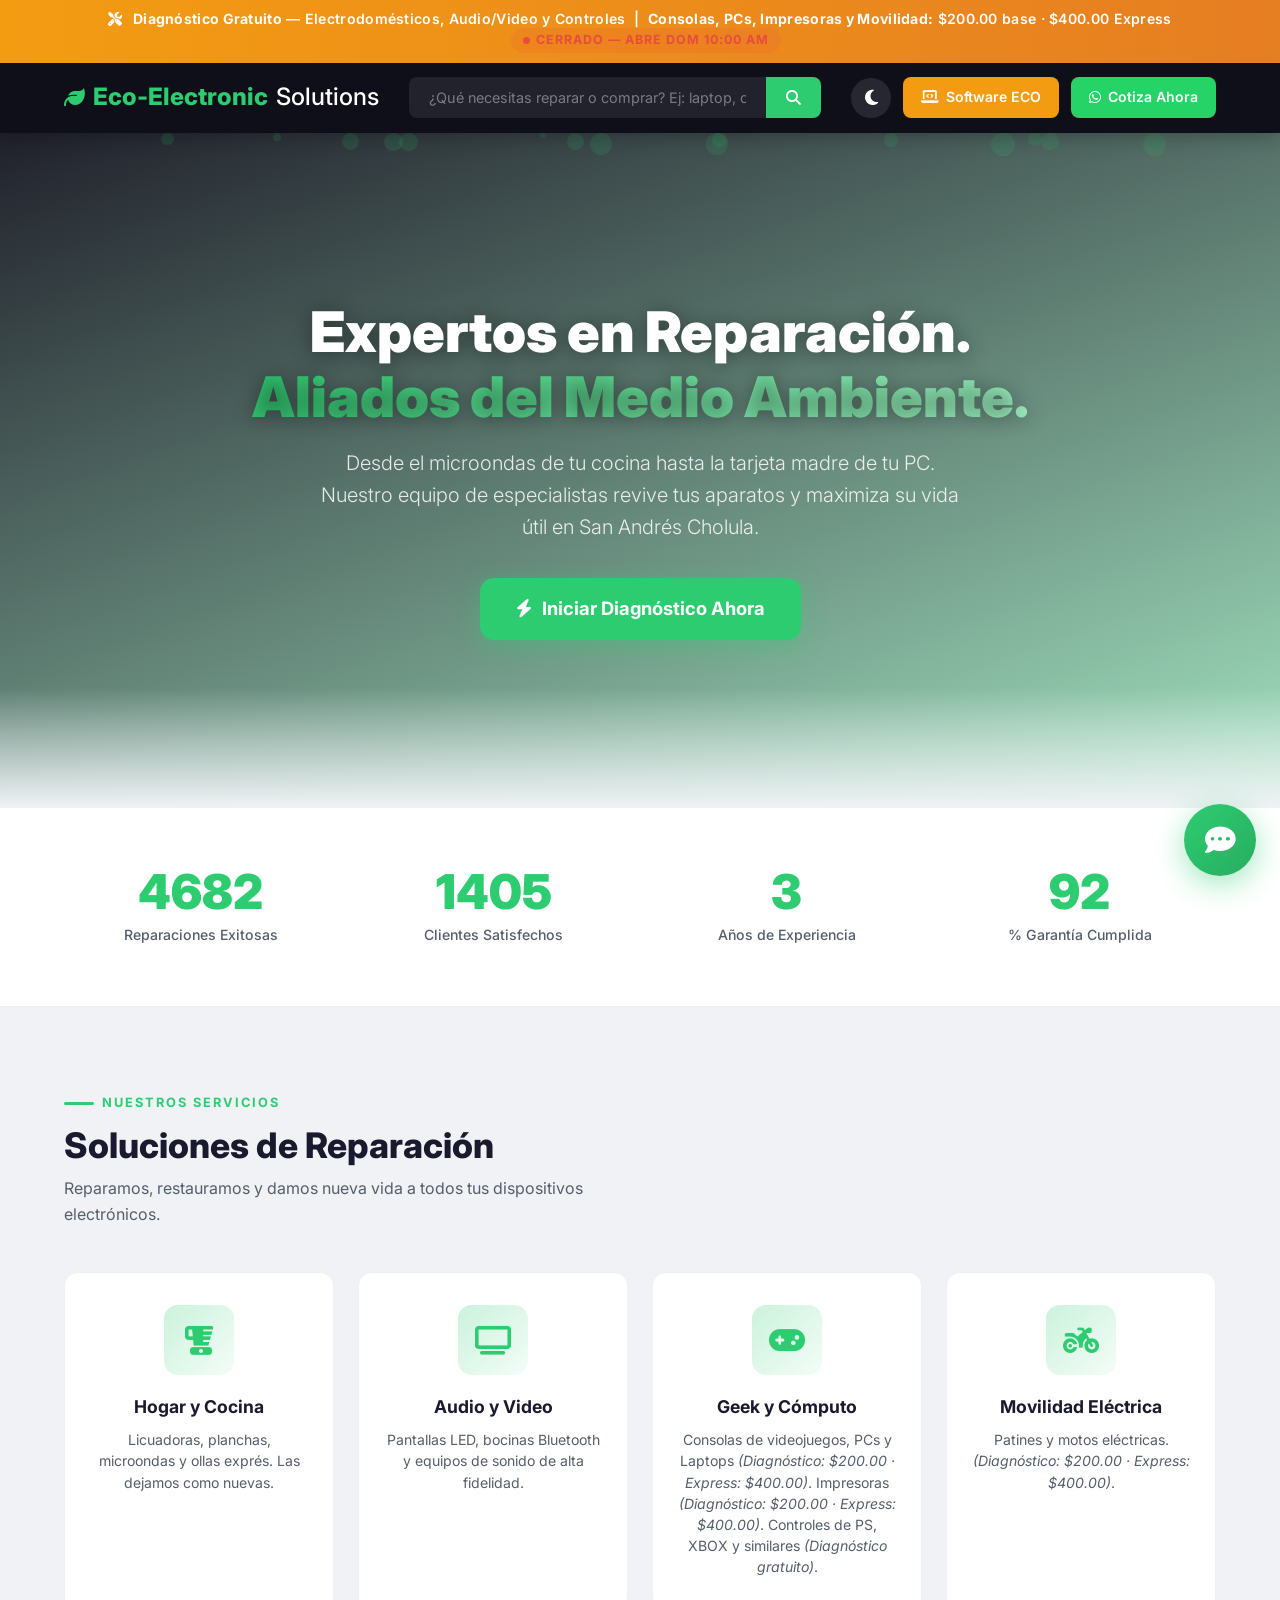
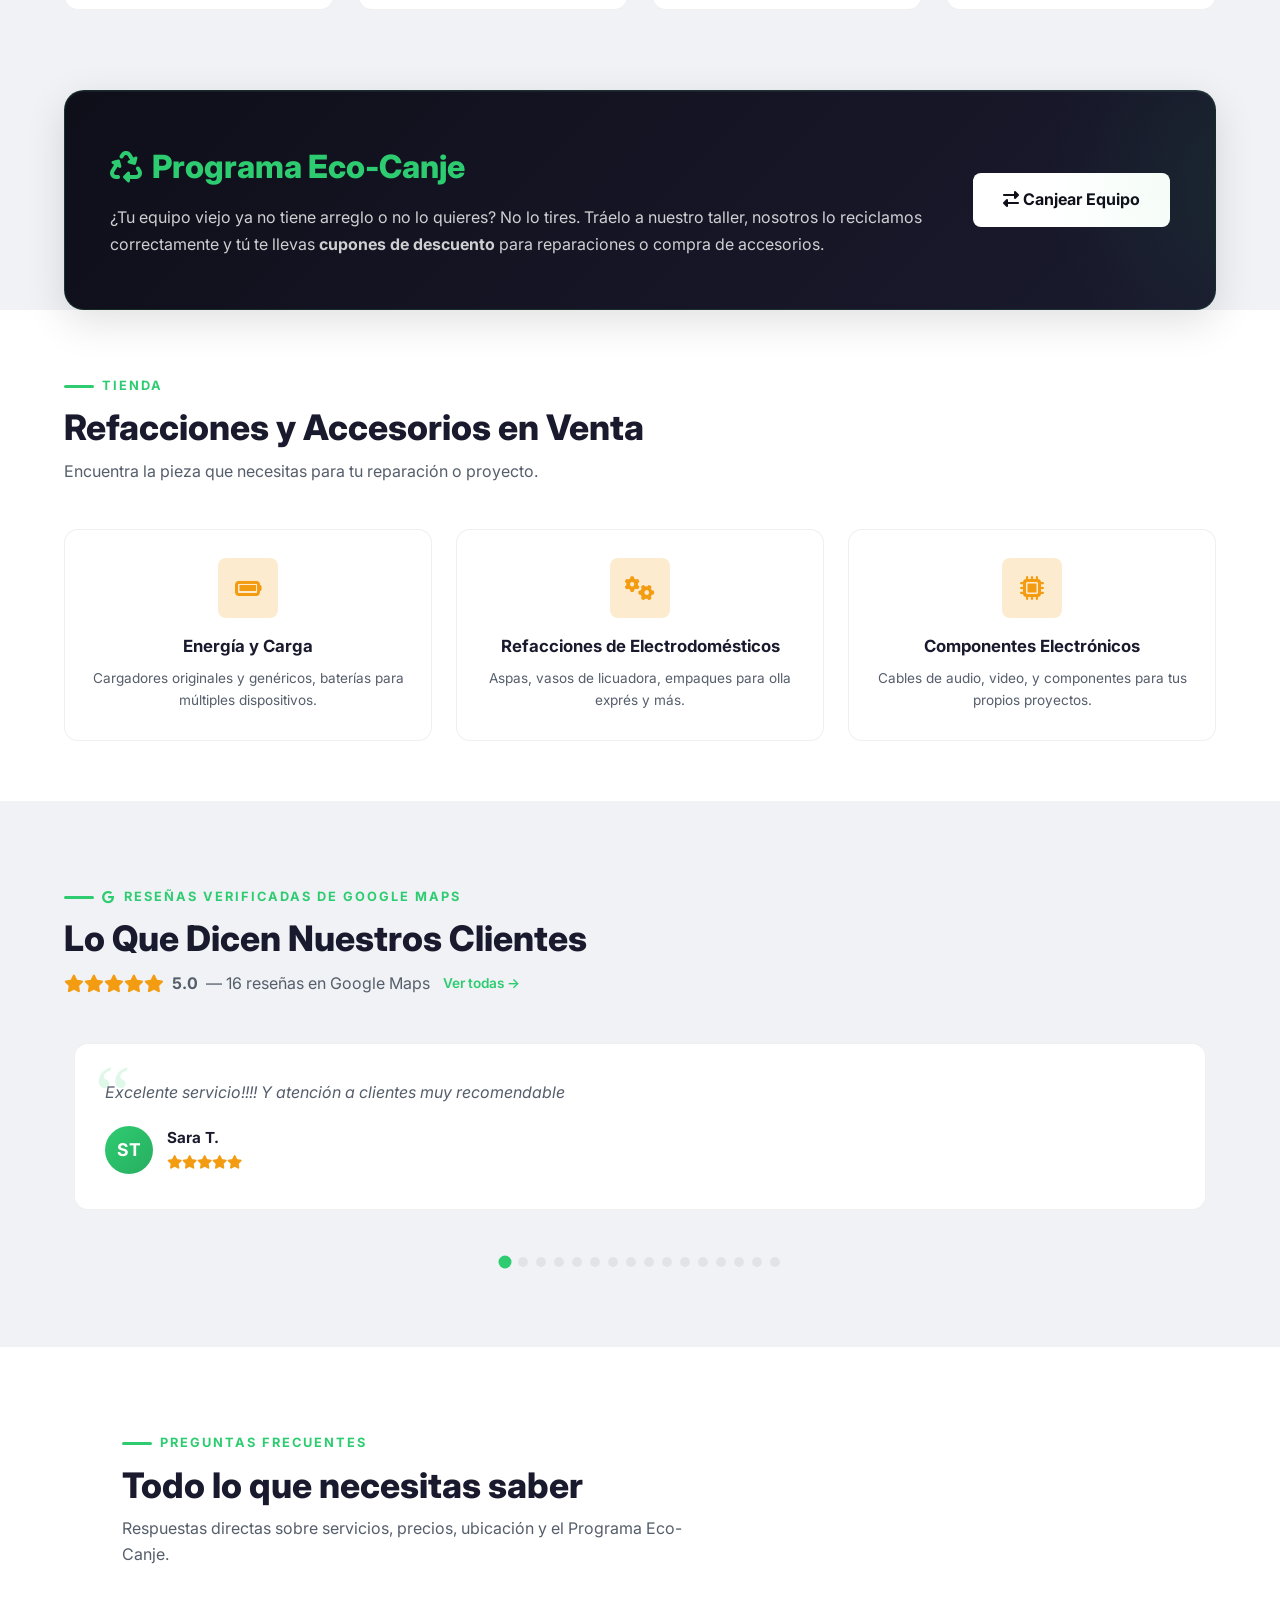
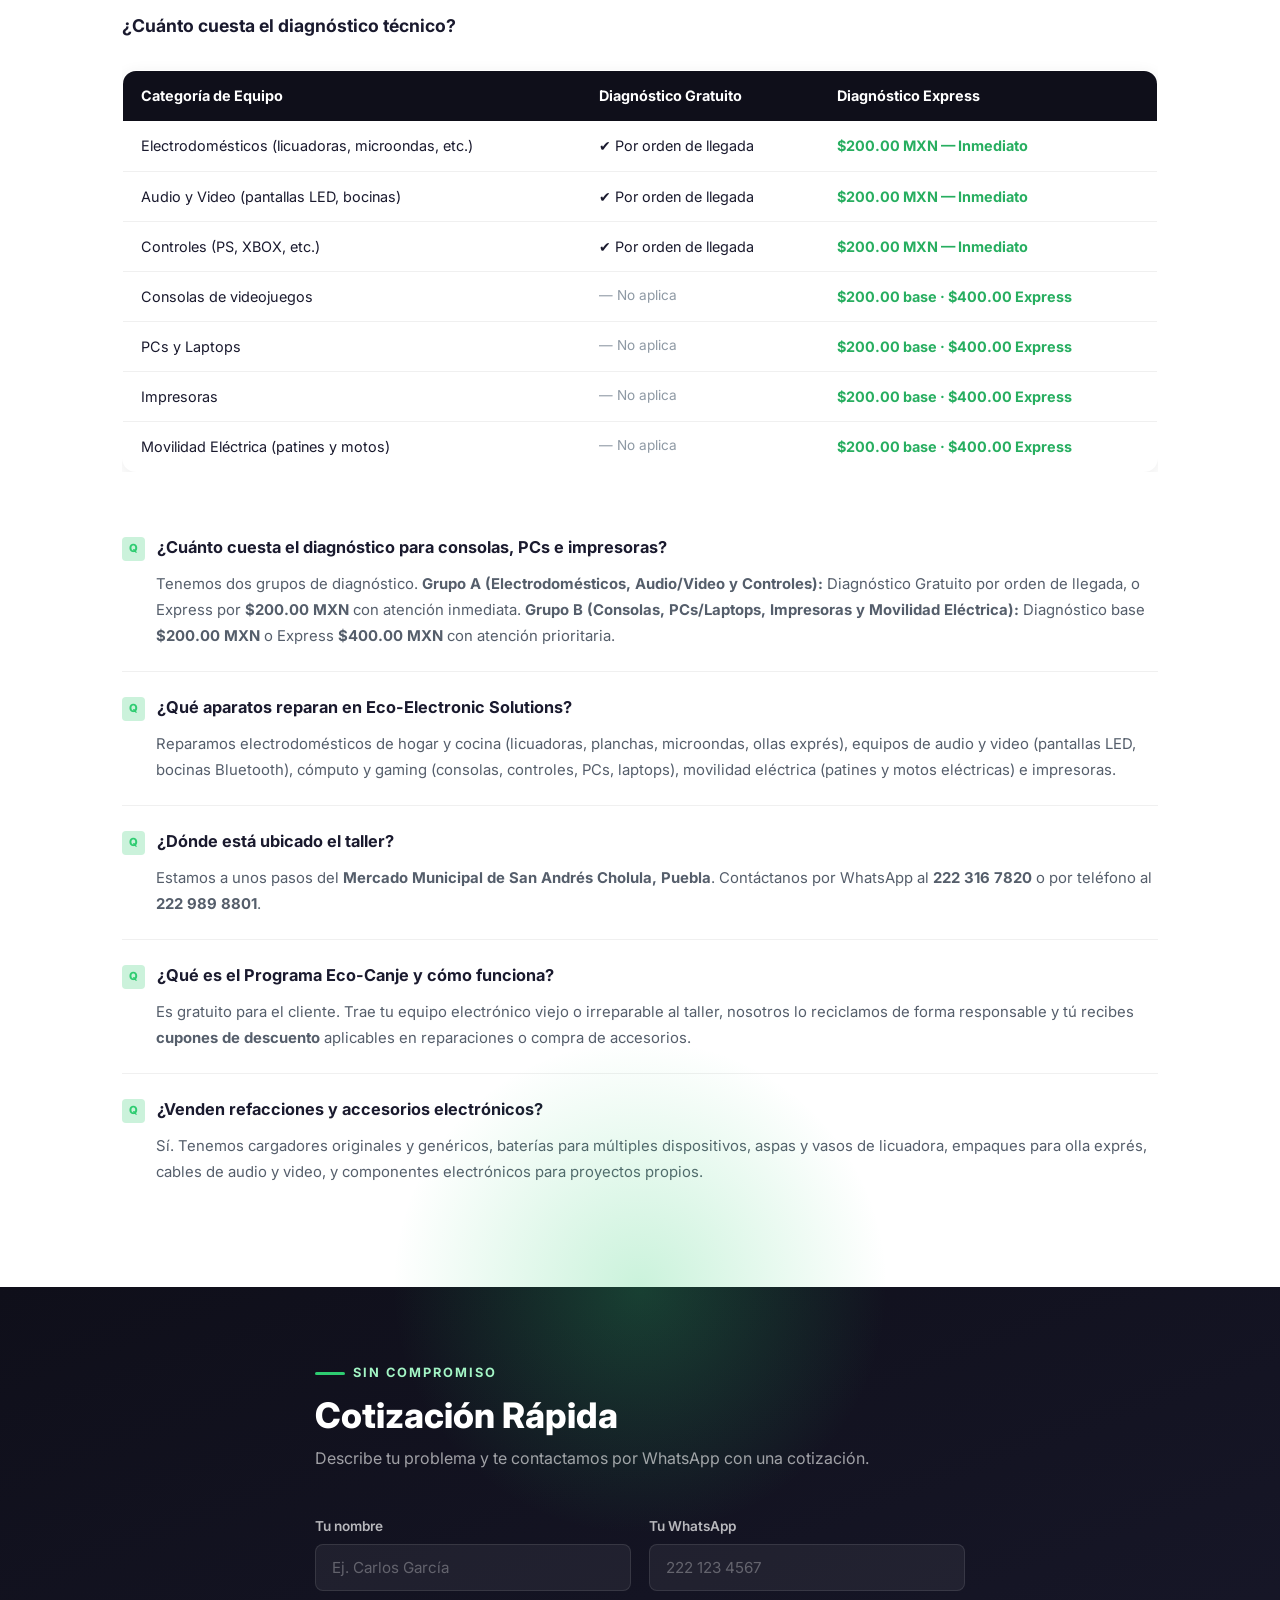
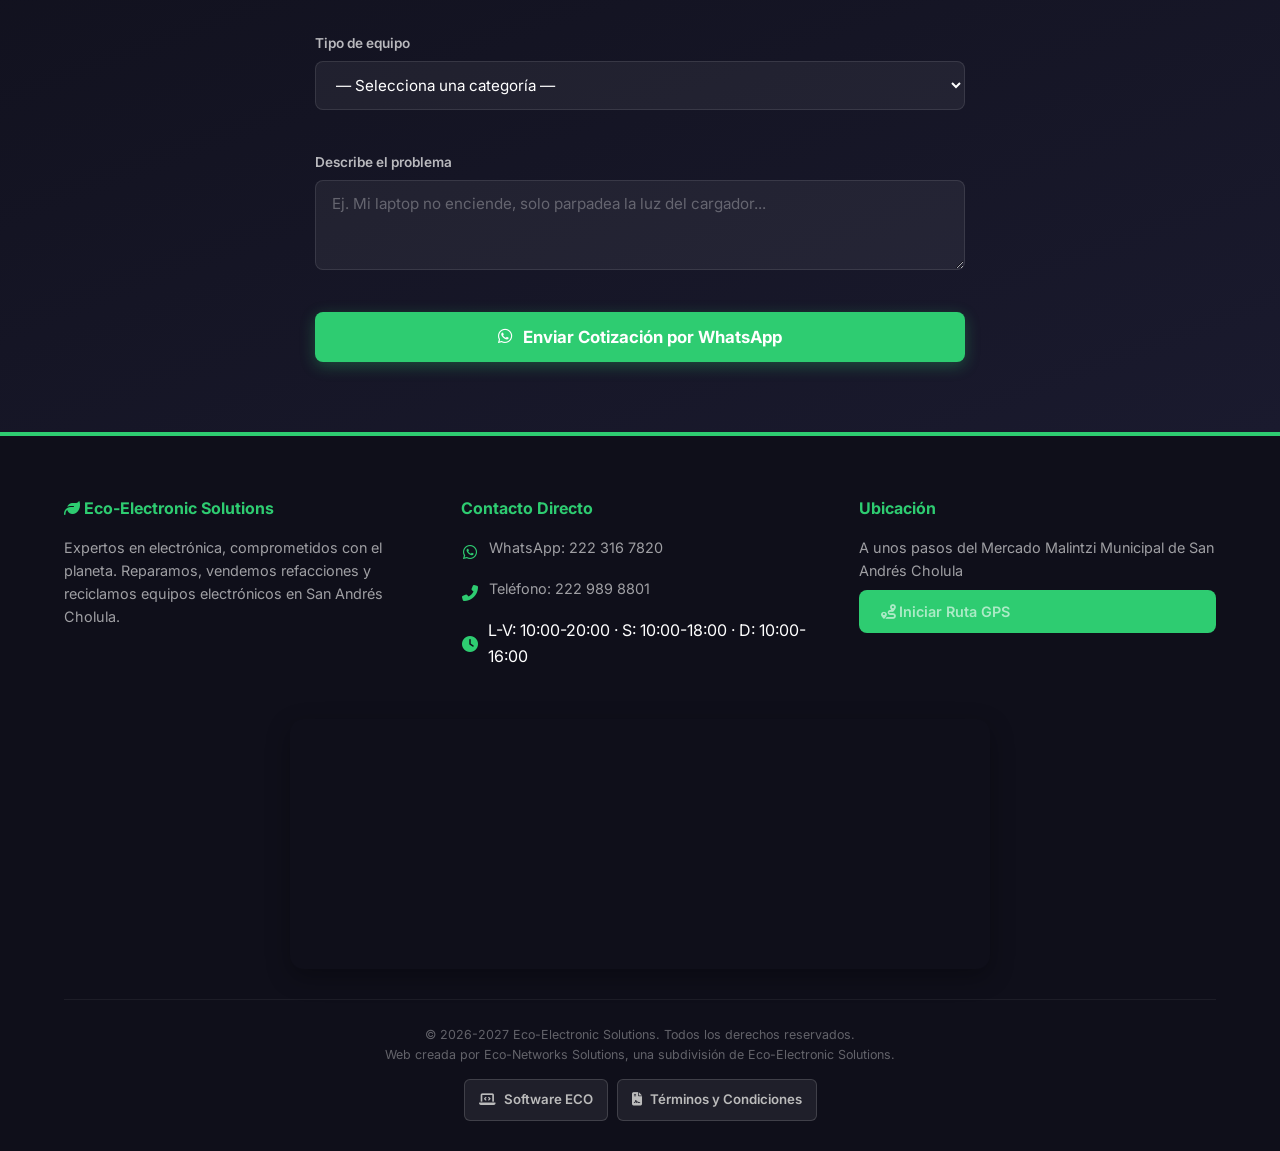
==== commit ddb24028: "Update index.html" ====
--- a/index.html
+++ b/index.html
@@ -1,458 +1,3458 @@
 <!DOCTYPE html>
 <html lang="es">
+
 <head>
     <meta charset="UTF-8">
     <meta name="viewport" content="width=device-width, initial-scale=1.0">
-    <title>Términos y Condiciones del Servicio | Eco-Electronic Solutions</title>
-    <meta name="description" content="Términos y condiciones del servicio de reparación de electrónicos de Eco-Electronic Solutions en San Andrés Cholula, Puebla. Modalidades de diagnóstico, garantías y políticas de servicio.">
+    <title>Reparación de Electrónicos en San Andrés Cholula | Eco-Electronic Solutions</title>
+
+    <!-- SEO: Meta Description y Robots -->
+    <meta name="description" content="Taller de reparación de electrodomésticos, consolas, PCs, impresoras y movilidad eléctrica en San Andrés Cholula, Puebla. Diagnóstico especializado por $200 MXN. WhatsApp: 222 316 7820.">
+    <meta name="keywords" content="reparación electrónicos Cholula, taller electrónica Cholula, reparar laptop Cholula, refacciones Cholula, Eco-Electronic Solutions">
     <meta name="robots" content="index, follow">
-    <link rel="canonical" href="https://www.ecoelectronicsolutions.com.mx/terminos.html">
-    <link href="https://cdnjs.cloudflare.com/ajax/libs/font-awesome/6.0.0/css/all.min.css" rel="stylesheet">
-
+    <link rel="canonical" href="https://ecoelectronicsolutions.com.mx/">
+    <link rel="icon" type="image/png" href="./assets/app-icon.png">
+
+    <!-- SEO: Open Graph para WhatsApp y redes sociales -->
+    <meta property="og:title" content="Eco-Electronic Solutions | Reparación en Cholula">
+    <meta property="og:description" content="Expertos en reparación de electrónicos en San Andrés Cholula. Laptops, consolas, electrodomésticos y más.">
+    <meta property="og:type" content="website">
+    <meta property="og:locale" content="es_MX">
+    <meta property="og:url" content="https://ecoelectronicsolutions.com.mx/">
+    <meta property="og:image" content="https://ecoelectronicsolutions.com.mx/assets/og-eco-electronic-solutions.png">
+    <meta property="og:image:type" content="image/png">
+    <meta property="og:image:width" content="1200">
+    <meta property="og:image:height" content="630">
+    <meta property="og:image:alt" content="ECO-ELECTRONIC Solutions: reparación, refacciones y software responsable">
+    <meta property="og:site_name" content="Eco-Electronic Solutions">
+    <meta name="twitter:card" content="summary_large_image">
+    <meta name="twitter:title" content="Eco-Electronic Solutions | Reparación en Cholula">
+    <meta name="twitter:description" content="Reparación de electrónicos, refacciones y soluciones de software en San Andrés Cholula.">
+    <meta name="twitter:image" content="https://ecoelectronicsolutions.com.mx/assets/og-eco-electronic-solutions.png">
+
+    <!-- SEO: JSON-LD — @graph unificado (ElectronicsStore + FAQPage + Organization) — 3 rich results validados por Google -->
     <script type="application/ld+json">
     {
       "@context": "https://schema.org",
-      "@type": "WebPage",
-      "@id": "https://www.ecoelectronicsolutions.com.mx/terminos.html",
-      "name": "Términos y Condiciones del Servicio — Eco-Electronic Solutions",
-      "description": "Términos y condiciones que rigen los servicios de reparación, diagnóstico y venta de refacciones de Eco-Electronic Solutions en San Andrés Cholula, Puebla.",
-      "url": "https://www.ecoelectronicsolutions.com.mx/terminos.html",
-      "inLanguage": "es",
-      "publisher": {
-        "@type": "ElectronicsStore",
-        "name": "Eco-Electronic Solutions",
-        "url": "https://www.ecoelectronicsolutions.com.mx",
-        "telephone": ["+522223167820", "+522229898801"],
-        "address": {
-          "@type": "PostalAddress",
-          "addressLocality": "San Andrés Cholula",
-          "addressRegion": "Puebla",
-          "addressCountry": "MX"
-        }
-      },
-      "datePublished": "2026-01-01",
-      "dateModified": "2026-04-29"
+      "@graph": [
+        {
+          "@type": "ElectronicsStore",
+          "@id": "https://ecoelectronicsolutions.com.mx/#negocio",
+          "name": "Eco-Electronic Solutions",
+          "alternateName": "Eco-Electronic Solutions Cholula",
+          "description": "Taller de reparación de electrónica, electrodomésticos, cómputo y movilidad eléctrica en San Andrés Cholula, Puebla. Expertos en licuadoras, microondas, consolas, PCs, laptops, pantallas LED, patines y motos eléctricas e impresoras.",
+          "url": "https://ecoelectronicsolutions.com.mx/",
+          "image": "https://ecoelectronicsolutions.com.mx/assets/og-eco-electronic-solutions.png",
+          "telephone": ["+522223167820", "+522229898801"],
+          "sameAs": ["https://wa.me/522223167820", "https://maps.app.goo.gl/5MztN6VXMfi7YozE6"],
+          "contactPoint": [
+            {
+              "@type": "ContactPoint",
+              "telephone": "+522223167820",
+              "contactType": "customer service",
+              "contactOption": "HearingImpairedSupported",
+              "areaServed": "MX",
+              "availableLanguage": "Spanish",
+              "description": "Contacto por WhatsApp"
+            },
+            {
+              "@type": "ContactPoint",
+              "telephone": "+522229898801",
+              "contactType": "customer service",
+              "areaServed": "MX",
+              "availableLanguage": "Spanish",
+              "description": "Línea telefónica directa"
+            }
+          ],
+          "address": {
+            "@type": "PostalAddress",
+            "streetAddress": "A unos pasos del Mercado Municipal de San Andrés Cholula",
+            "addressLocality": "San Andrés Cholula",
+            "addressRegion": "Puebla",
+            "postalCode": "72823",
+            "addressCountry": "MX"
+          },
+          "geo": {
+            "@type": "GeoCoordinates",
+            "latitude": 19.04306335300765,
+            "longitude": -98.2885728258168
+          },
+          "openingHoursSpecification": [
+            { "@type": "OpeningHoursSpecification", "dayOfWeek": ["Monday","Tuesday","Wednesday","Thursday","Friday"], "opens": "10:00", "closes": "20:00" },
+            { "@type": "OpeningHoursSpecification", "dayOfWeek": "Saturday", "opens": "10:00", "closes": "18:00" },
+            { "@type": "OpeningHoursSpecification", "dayOfWeek": "Sunday", "opens": "10:00", "closes": "16:00" }
+          ],
+          "aggregateRating": {
+            "@type": "AggregateRating",
+            "ratingValue": "5.0",
+            "reviewCount": "16",
+            "bestRating": "5",
+            "worstRating": "1"
+          },
+          "hasOfferCatalog": {
+            "@type": "OfferCatalog",
+            "name": "Servicios de Reparación y Refacciones",
+            "itemListElement": [
+              {
+                "@type": "Offer",
+                "itemOffered": {
+                  "@type": "Service",
+                  "name": "Diagnóstico Gratuito de consolas, PCs, impresoras y movilidad eléctrica",
+                  "description": "Los equipos se diagnostican conforme a su orden de llegada al taller. Sin costo."
+                },
+                "price": "0.00",
+                "priceCurrency": "MXN"
+              },
+              {
+                "@type": "Offer",
+                "itemOffered": {
+                  "@type": "Service",
+                  "name": "Diagnóstico Express de consolas, PCs, impresoras y movilidad eléctrica",
+                  "description": "Diagnóstico prioritario con atención inmediata, sin esperar turno."
+                },
+                "price": "200.00",
+                "priceCurrency": "MXN"
+              },
+              {
+                "@type": "Offer",
+                "itemOffered": {
+                  "@type": "Service",
+                  "name": "Programa Eco-Canje",
+                  "description": "El cliente entrega equipos electrónicos viejos o irreparables. El taller los recicla responsablemente y entrega cupones de descuento."
+                },
+                "price": "0",
+                "priceCurrency": "MXN"
+              }
+            ]
+          },
+          "slogan": "Expertos en electrónica, comprometidos con el planeta.",
+          "foundingDate": "2026",
+          "priceRange": "$$",
+          "currenciesAccepted": "MXN",
+          "paymentAccepted": "Cash, Card"
+        },
+        {
+          "@type": "FAQPage",
+          "@id": "https://ecoelectronicsolutions.com.mx/#faq",
+          "mainEntity": [
+            {
+              "@type": "Question",
+              "name": "¿Qué aparatos reparan en Eco-Electronic Solutions en Cholula?",
+              "acceptedAnswer": {
+                "@type": "Answer",
+                "text": "Reparamos electrodomésticos de hogar y cocina (licuadoras, planchas, microondas, ollas exprés), equipos de audio y video (pantallas LED, bocinas Bluetooth), cómputo y gaming (consolas, PCs, laptops), movilidad eléctrica (patines y motos eléctricas) e impresoras."
+              }
+            },
+            {
+              "@type": "Question",
+              "name": "¿Cuánto cuesta el diagnóstico en Eco-Electronic Solutions?",
+              "acceptedAnswer": {
+                "@type": "Answer",
+                "text": "Ofrecemos dos modalidades: Diagnóstico Gratuito, donde los equipos se revisan conforme a su orden de llegada al taller sin costo alguno; y Diagnóstico Express por $200.00 MXN, con atención prioritaria e inmediata sin necesidad de esperar turno."
+              }
+            },
+            {
+              "@type": "Question",
+              "name": "¿Qué es el Programa Eco-Canje de Eco-Electronic Solutions?",
+              "acceptedAnswer": {
+                "@type": "Answer",
+                "text": "El Programa Eco-Canje permite traer equipos electrónicos viejos o sin posibilidad de reparación al taller. Eco-Electronic Solutions los recicla responsablemente y el cliente recibe cupones de descuento para reparaciones o compra de accesorios."
+              }
+            },
+            {
+              "@type": "Question",
+              "name": "¿Dónde está ubicado el taller Eco-Electronic Solutions?",
+              "acceptedAnswer": {
+                "@type": "Answer",
+                "text": "El taller está ubicado a unos pasos del Mercado Municipal de San Andrés Cholula, Puebla, México. WhatsApp: 222 316 7820. Teléfono: 222 989 8801."
+              }
+            },
+            {
+              "@type": "Question",
+              "name": "¿Venden refacciones y accesorios en Eco-Electronic Solutions?",
+              "acceptedAnswer": {
+                "@type": "Answer",
+                "text": "Sí. Vendemos cargadores originales y genéricos, baterías para múltiples dispositivos, refacciones de electrodomésticos (aspas, vasos de licuadora, empaques para olla exprés) y componentes electrónicos como cables de audio y video."
+              }
+            }
+          ]
+        },
+        {
+          "@type": "Organization",
+          "@id": "https://ecoelectronicsolutions.com.mx/#org",
+          "name": "Eco-Electronic Solutions",
+          "url": "https://ecoelectronicsolutions.com.mx/",
+          "logo": {
+            "@type": "ImageObject",
+            "url": "https://ecoelectronicsolutions.com.mx/assets/app-icon.png",
+            "width": 1024,
+            "height": 1024
+          },
+          "sameAs": [
+            "https://wa.me/522223167820",
+            "https://maps.app.goo.gl/5MztN6VXMfi7YozE6"
+          ]
+        }
+      ]
     }
     </script>
 
+    <!-- Google Fonts: Inter -->
+    <link rel="preconnect" href="https://fonts.googleapis.com">
+    <link rel="preconnect" href="https://fonts.gstatic.com" crossorigin>
+    <link href="https://fonts.googleapis.com/css2?family=Inter:wght@300;400;500;600;700;800;900&display=swap" rel="stylesheet">
+
+    <link href="https://cdnjs.cloudflare.com/ajax/libs/font-awesome/6.5.0/css/all.min.css" rel="stylesheet">
+
     <style>
+        /* ============================================
+           DESIGN SYSTEM — ECO-ELECTRONIC SOLUTIONS
+           ============================================ */
         :root {
-            --primary-green: #2ecc71;
-            --dark-green: #27ae60;
-            --tech-dark: #1a1a2e;
-            --accent-orange: #f39c12;
-            --bg-light: #f4f6f7;
-            --text-dark: #2c3e50;
-        }
-
-        * {
+            /* Primary Palette */
+            --primary: #2ecc71;
+            --primary-dark: #27ae60;
+            --primary-light: #a3f5c5;
+            --primary-glow: rgba(46, 204, 113, 0.25);
+
+            /* Accent */
+            --accent: #f39c12;
+            --accent-light: #fdebd0;
+
+            /* Neutrals — Light Mode */
+            --bg-page: #f0f2f5;
+            --bg-surface: #ffffff;
+            --bg-surface-alt: #f8f9fa;
+            --bg-elevated: #ffffff;
+            --text-primary: #1a1a2e;
+            --text-secondary: #555e6b;
+            --text-muted: #8e99a4;
+            --border-color: rgba(0,0,0,0.06);
+            --shadow-sm: 0 1px 3px rgba(0,0,0,0.06);
+            --shadow-md: 0 4px 16px rgba(0,0,0,0.08);
+            --shadow-lg: 0 12px 40px rgba(0,0,0,0.12);
+            --shadow-glow: 0 0 30px var(--primary-glow);
+
+            /* Dark header */
+            --nav-bg: #0f0f1a;
+            --nav-bg-2: #1a1a2e;
+
+            /* Glass */
+            --glass-bg: rgba(255,255,255,0.7);
+            --glass-border: rgba(255,255,255,0.3);
+            --glass-blur: 20px;
+
+            /* Spacing — usa padding seguro con min() para evitar overflow */
+            --section-padding: 80px clamp(16px, 5%, 80px);
+            --container-max: 1300px;
+
+            /* Transition */
+            --ease-out: cubic-bezier(0.16, 1, 0.3, 1);
+            --ease-bounce: cubic-bezier(0.175, 0.885, 0.32, 1.275);
+
+            /* Border radius */
+            --radius-sm: 8px;
+            --radius-md: 14px;
+            --radius-lg: 20px;
+            --radius-full: 50%;
+        }
+
+        /* ============================================
+           DARK MODE
+           ============================================ */
+        [data-theme="dark"] {
+            --bg-page: #0d0d15;
+            --bg-surface: #161625;
+            --bg-surface-alt: #1c1c30;
+            --bg-elevated: #1f1f35;
+            --text-primary: #eef0f4;
+            --text-secondary: #a0a8b4;
+            --text-muted: #6b7280;
+            --border-color: rgba(255,255,255,0.06);
+            --shadow-sm: 0 1px 3px rgba(0,0,0,0.3);
+            --shadow-md: 0 4px 16px rgba(0,0,0,0.4);
+            --shadow-lg: 0 12px 40px rgba(0,0,0,0.5);
+            --glass-bg: rgba(22,22,37,0.8);
+            --glass-border: rgba(255,255,255,0.08);
+        }
+
+        /* ============================================
+           RESET & GLOBALS
+           ============================================ */
+        *, *::before, *::after {
             margin: 0;
             padding: 0;
             box-sizing: border-box;
-            font-family: 'Segoe UI', Roboto, Helvetica, Arial, sans-serif;
+        }
+
+        html {
+            scroll-behavior: smooth;
+            /* Prevenir overflow horizontal en TODOS los dispositivos */
+            overflow-x: hidden;
         }
 
         body {
-            background-color: var(--bg-light);
-            color: var(--text-dark);
-        }
-
-        /* ── Navbar ── */
+            font-family: 'Inter', -apple-system, BlinkMacSystemFont, 'Segoe UI', sans-serif;
+            background-color: var(--bg-page);
+            color: var(--text-primary);
+            line-height: 1.6;
+            transition: background-color 0.4s ease, color 0.4s ease;
+            overflow-x: hidden;
+            /* Asegurar que el body no exceda el ancho del viewport */
+            max-width: 100vw;
+        }
+
+        /* Prevenir que CUALQUIER elemento cause overflow horizontal */
+        *, *::before, *::after {
+            max-width: 100%;
+        }
+
+        a {
+            text-decoration: none;
+            color: inherit;
+        }
+
+        img {
+            max-width: 100%;
+            display: block;
+        }
+
+        /* ============================================
+           SCROLL REVEAL (JS adds .revealed)
+           ============================================ */
+        .reveal {
+            opacity: 0;
+            transform: translateY(40px);
+            transition: opacity 0.7s var(--ease-out), transform 0.7s var(--ease-out);
+        }
+        .reveal.revealed {
+            opacity: 1;
+            transform: translateY(0);
+        }
+        .reveal-delay-1 { transition-delay: 0.1s; }
+        .reveal-delay-2 { transition-delay: 0.2s; }
+        .reveal-delay-3 { transition-delay: 0.3s; }
+        .reveal-delay-4 { transition-delay: 0.4s; }
+
+        /* ============================================
+           TOP BANNER — URGENCY
+           ============================================ */
+        .top-banner {
+            background: linear-gradient(90deg, var(--accent), #e67e22);
+            color: white;
+            text-align: center;
+            padding: 10px 20px;
+            font-weight: 600;
+            font-size: 0.88rem;
+            letter-spacing: 0.3px;
+            position: relative;
+            z-index: 1001;
+            line-height: 1.3;
+        }
+        .top-banner i { margin-right: 6px; }
+
+        /* ============================================
+           STATUS BADGE (ABIERTO / CERRADO)
+           ============================================ */
+        .status-badge {
+            display: inline-flex;
+            align-items: center;
+            gap: 6px;
+            font-size: 0.78rem;
+            font-weight: 700;
+            text-transform: uppercase;
+            letter-spacing: 1px;
+            padding: 4px 12px;
+            border-radius: 20px;
+            margin-left: 12px;
+            vertical-align: middle;
+        }
+        .status-badge.open {
+            background: rgba(46,204,113,0.15);
+            color: #2ecc71;
+        }
+        .status-badge.closed {
+            background: rgba(231,76,60,0.15);
+            color: #e74c3c;
+        }
+        .status-dot {
+            width: 7px;
+            height: 7px;
+            border-radius: 50%;
+            display: inline-block;
+        }
+        .status-badge.open .status-dot {
+            background: #2ecc71;
+            animation: statusPulse 2s infinite;
+        }
+        .status-badge.closed .status-dot {
+            background: #e74c3c;
+        }
+        @keyframes statusPulse {
+            0%, 100% { opacity: 1; box-shadow: 0 0 0 0 rgba(46,204,113,0.6); }
+            50% { opacity: 0.7; box-shadow: 0 0 0 6px rgba(46,204,113,0); }
+        }
+
+        /* ============================================
+           NAVBAR
+           ============================================ */
         .navbar {
-            background-color: var(--tech-dark);
-            padding: 15px 5%;
+            background: var(--nav-bg);
+            padding: 0 5%;
             display: flex;
             justify-content: space-between;
             align-items: center;
-            box-shadow: 0 4px 6px rgba(0,0,0,0.15);
+            position: sticky;
+            top: 0;
+            z-index: 1000;
+            height: 70px;
+            box-shadow: 0 2px 20px rgba(0,0,0,0.3);
+            backdrop-filter: blur(10px);
         }
 
         .logo {
-            color: var(--primary-green);
+            color: var(--primary);
             font-size: 1.5rem;
             font-weight: 800;
-            text-decoration: none;
+            display: flex;
+            align-items: center;
+            gap: 8px;
+            white-space: nowrap;
+        }
+        .logo span { color: white; font-weight: 500; }
+        .logo i { font-size: 1.3rem; }
+
+        /* Search Bar */
+        .search-bar {
+            flex-grow: 1;
+            margin: 0 30px;
+            display: flex;
+            max-width: 520px;
+            position: relative;
+        }
+        .search-bar input {
+            width: 100%;
+            padding: 10px 18px;
+            border: 2px solid transparent;
+            border-radius: var(--radius-sm) 0 0 var(--radius-sm);
+            font-size: 0.9rem;
+            font-family: inherit;
+            outline: none;
+            background: rgba(255,255,255,0.08);
+            color: white;
+            transition: border-color 0.3s, background 0.3s;
+        }
+        .search-bar input::placeholder { color: rgba(255,255,255,0.4); }
+        .search-bar input:focus {
+            border-color: var(--primary);
+            background: rgba(255,255,255,0.12);
+        }
+        .search-bar button {
+            background: var(--primary);
+            color: white;
+            border: none;
+            padding: 10px 20px;
+            border-radius: 0 var(--radius-sm) var(--radius-sm) 0;
+            cursor: pointer;
+            font-size: 0.95rem;
+            transition: background 0.3s;
+        }
+        .search-bar button:hover { background: var(--primary-dark); }
+
+        /* Search suggestions dropdown */
+        .search-suggestions {
+            position: absolute;
+            top: 100%;
+            left: 0;
+            right: 50px;
+            background: var(--bg-elevated);
+            border-radius: 0 0 var(--radius-sm) var(--radius-sm);
+            box-shadow: var(--shadow-lg);
+            max-height: 0;
+            overflow: hidden;
+            transition: max-height 0.3s var(--ease-out);
+            z-index: 100;
+        }
+        .search-suggestions.active { max-height: 300px; }
+        .search-suggestion-item {
+            padding: 10px 18px;
+            cursor: pointer;
+            font-size: 0.88rem;
+            color: var(--text-secondary);
+            transition: background 0.2s;
             display: flex;
             align-items: center;
             gap: 10px;
         }
-
-        .logo span { color: white; }
-
-        .btn-back {
+        .search-suggestion-item:hover {
+            background: var(--primary-glow);
+            color: var(--primary);
+        }
+        .search-suggestion-item i { width: 18px; text-align: center; opacity: 0.6; }
+
+        /* Nav Actions */
+        .nav-actions {
+            display: flex;
+            align-items: center;
+            gap: 12px;
+        }
+
+        /* Dark Mode Toggle */
+        .dark-toggle {
             background: rgba(255,255,255,0.1);
+            border: none;
+            color: white;
+            width: 40px;
+            height: 40px;
+            border-radius: var(--radius-full);
+            cursor: pointer;
+            display: flex;
+            align-items: center;
+            justify-content: center;
+            font-size: 1.1rem;
+            transition: background 0.3s, transform 0.3s;
+        }
+        .dark-toggle:hover { background: rgba(255,255,255,0.2); transform: rotate(20deg); }
+
+        .btn-whatsapp-nav {
+            background: #25D366;
             color: white;
             padding: 9px 18px;
-            border-radius: 5px;
-            text-decoration: none;
-            font-size: 0.9rem;
-            display: flex;
+            border-radius: var(--radius-sm);
+            font-weight: 600;
+            font-size: 0.88rem;
+            display: flex;
+            align-items: center;
+            gap: 7px;
+            transition: transform 0.2s, box-shadow 0.3s;
+            white-space: nowrap;
+        }
+        .btn-whatsapp-nav:hover {
+            transform: scale(1.05);
+            box-shadow: 0 4px 15px rgba(37,211,102,0.4);
+        }
+
+        .btn-software-nav {
+            background: var(--accent);
+            color: white;
+            padding: 9px 18px;
+            border-radius: var(--radius-sm);
+            font-weight: 600;
+            font-size: 0.88rem;
+            display: flex;
+            align-items: center;
+            gap: 7px;
+            transition: transform 0.2s, box-shadow 0.3s;
+            white-space: nowrap;
+        }
+        .btn-software-nav:hover {
+            transform: scale(1.05);
+            box-shadow: 0 4px 15px rgba(243,156,18,0.4);
+        }
+
+        /* Hamburger */
+        .hamburger {
+            display: none;
+            background: none;
+            border: none;
+            color: white;
+            font-size: 1.5rem;
+            cursor: pointer;
+            padding: 8px;
+            z-index: 1002;
+        }
+
+        /* Mobile Drawer */
+        .mobile-drawer-overlay {
+            position: fixed;
+            inset: 0;
+            background: rgba(0,0,0,0.5);
+            z-index: 1100;
+            opacity: 0;
+            pointer-events: none;
+            transition: opacity 0.3s;
+        }
+        .mobile-drawer-overlay.active { opacity: 1; pointer-events: all; }
+
+        .mobile-drawer {
+            position: fixed;
+            top: 0;
+            right: 0;
+            width: 280px;
+            max-width: 80vw;
+            height: 100%;
+            background: var(--nav-bg);
+            z-index: 1101;
+            transform: translateX(100%);
+            transition: transform 0.4s var(--ease-out);
+            display: flex;
+            flex-direction: column;
+            padding: 30px 0;
+        }
+        .mobile-drawer.active { transform: translateX(0); }
+
+        .drawer-close {
+            align-self: flex-end;
+            margin: 0 20px 20px 0;
+            background: none;
+            border: none;
+            color: white;
+            font-size: 1.5rem;
+            cursor: pointer;
+        }
+        .drawer-link {
+            display: flex;
+            align-items: center;
+            gap: 12px;
+            padding: 14px 25px;
+            color: rgba(255,255,255,0.8);
+            font-size: 1rem;
+            font-weight: 500;
+            transition: background 0.2s, color 0.2s, padding-left 0.2s;
+        }
+        .drawer-link:hover {
+            background: rgba(46,204,113,0.1);
+            color: var(--primary);
+            padding-left: 32px;
+        }
+        .drawer-link i { width: 22px; text-align: center; }
+        .drawer-link-highlight { color: var(--accent); font-weight: 700; }
+        .drawer-link-highlight:hover { background: rgba(243,156,18,0.12); color: var(--accent); }
+        .drawer-divider {
+            height: 1px;
+            background: rgba(255,255,255,0.08);
+            margin: 10px 25px;
+        }
+
+
+
+        /* ============================================
+           HERO
+           ============================================ */
+        .hero {
+            background: linear-gradient(160deg, rgba(15,15,26,0.92), rgba(46,204,113,0.4)),
+                        url('https://images.unsplash.com/photo-1448375240586-882707db888b?ixlib=rb-1.2.1&auto=format&fit=crop&w=1920&q=80') center/cover;
+            /* NOTA: se removió 'fixed' — causa bug crítico de rendering en iOS Safari */
+            background-attachment: scroll;
+            min-height: 75vh;
+            display: flex;
+            align-items: center;
+            justify-content: center;
+            text-align: center;
+            color: white;
+            padding: 60px clamp(16px, 5%, 80px);
+            position: relative;
+            overflow: hidden;
+            width: 100%;
+        }
+        .hero::after {
+            content: '';
+            position: absolute;
+            bottom: 0;
+            left: 0;
+            right: 0;
+            height: 120px;
+            background: linear-gradient(to top, var(--bg-page), transparent);
+            pointer-events: none;
+        }
+
+        .hero-content {
+            position: relative;
+            z-index: 2;
+            max-width: 800px;
+        }
+        .hero-content h1 {
+            font-size: clamp(2rem, 5vw, 3.5rem);
+            font-weight: 900;
+            line-height: 1.15;
+            margin-bottom: 18px;
+            text-shadow: 0 2px 20px rgba(0,0,0,0.4);
+        }
+        .hero-content h1 .highlight {
+            background: linear-gradient(135deg, var(--primary), var(--primary-light));
+            -webkit-background-clip: text;
+            -webkit-text-fill-color: transparent;
+            background-clip: text;
+        }
+        .hero-content p {
+            font-size: clamp(1rem, 2vw, 1.25rem);
+            margin-bottom: 35px;
+            color: rgba(255,255,255,0.85);
+            max-width: 650px;
+            margin-left: auto;
+            margin-right: auto;
+            font-weight: 300;
+        }
+
+        .hero-cta {
+            display: inline-flex;
+            align-items: center;
+            gap: 10px;
+            background: var(--primary);
+            color: white;
+            padding: 16px 36px;
+            border-radius: var(--radius-md);
+            font-size: 1.15rem;
+            font-weight: 700;
+            transition: transform 0.2s, box-shadow 0.3s;
+            box-shadow: 0 6px 25px rgba(46,204,113,0.4);
+            position: relative;
+            overflow: hidden;
+            max-width: 360px;
+            width: auto;
+        }
+        .hero-cta::before {
+            content: '';
+            position: absolute;
+            inset: 0;
+            background: linear-gradient(135deg, transparent, rgba(255,255,255,0.15));
+            opacity: 0;
+            transition: opacity 0.3s;
+        }
+        .hero-cta:hover {
+            transform: translateY(-2px);
+            box-shadow: 0 10px 35px rgba(46,204,113,0.5);
+        }
+        .hero-cta:hover::before { opacity: 1; }
+
+        /* Floating particles */
+        .hero-particles {
+            position: absolute;
+            inset: 0;
+            overflow: hidden;
+            pointer-events: none;
+        }
+        .particle {
+            position: absolute;
+            background: rgba(46,204,113,0.15);
+            border-radius: 50%;
+            animation: float-particle linear infinite;
+        }
+        @keyframes float-particle {
+            0% { transform: translateY(100vh) rotate(0deg); opacity: 0; }
+            10% { opacity: 1; }
+            90% { opacity: 1; }
+            100% { transform: translateY(-100px) rotate(720deg); opacity: 0; }
+        }
+
+        /* ============================================
+           STATS BAR
+           ============================================ */
+        .stats-bar {
+            background: var(--bg-surface);
+            padding: 40px 5%;
+            border-bottom: 1px solid var(--border-color);
+        }
+        .stats-grid {
+            display: grid;
+            /* Fluido: 4 cols en desktop, 2 en tablet, 2 en móvil — sin overflow */
+            grid-template-columns: repeat(auto-fit, minmax(140px, 1fr));
+            gap: 20px;
+            max-width: var(--container-max);
+            margin: 0 auto;
+        }
+        .stat-item {
+            text-align: center;
+            padding: 20px 10px;
+        }
+        .stat-number {
+            font-size: clamp(2rem, 4vw, 3rem);
+            font-weight: 900;
+            color: var(--primary);
+            line-height: 1;
+            margin-bottom: 8px;
+        }
+        .stat-label {
+            font-size: 0.88rem;
+            color: var(--text-secondary);
+            font-weight: 500;
+        }
+
+        /* ============================================
+           SECTION CONTAINER
+           ============================================ */
+        .section {
+            padding: var(--section-padding);
+            max-width: var(--container-max);
+            margin: 0 auto;
+            /* Garantizar padding mínimo horizontal en cualquier pantalla */
+            padding-left: max(16px, min(5%, 80px));
+            padding-right: max(16px, min(5%, 80px));
+            box-sizing: border-box;
+            width: 100%;
+        }
+        .section-alt {
+            background: var(--bg-surface);
+        }
+        .section-alt .section {
+            padding-top: 60px;
+            padding-bottom: 60px;
+        }
+
+        .section-header {
+            margin-bottom: 45px;
+        }
+        .section-label {
+            display: inline-flex;
             align-items: center;
             gap: 8px;
-            transition: background 0.3s;
-        }
-
-        .btn-back:hover { background: rgba(46,204,113,0.25); }
-
-        /* ── Header de la página ── */
-        .page-header {
-            background: linear-gradient(135deg, var(--tech-dark) 0%, #16213e 100%);
+            font-size: 0.8rem;
+            font-weight: 700;
+            text-transform: uppercase;
+            letter-spacing: 2px;
+            color: var(--primary);
+            margin-bottom: 10px;
+        }
+        .section-label::before {
+            content: '';
+            width: 30px;
+            height: 3px;
+            background: var(--primary);
+            border-radius: 2px;
+        }
+        .section-title {
+            font-size: clamp(1.6rem, 3vw, 2.2rem);
+            font-weight: 800;
+            color: var(--text-primary);
+            line-height: 1.2;
+        }
+        .section-subtitle {
+            font-size: 1rem;
+            color: var(--text-secondary);
+            margin-top: 10px;
+            max-width: 600px;
+        }
+
+        /* ============================================
+           SERVICE CARDS
+           ============================================ */
+        .grid-services {
+            display: grid;
+            /* minmax con clamp: en móvil pequeño cae a 1 col, tablet 2 col, desktop 3-4 col */
+            grid-template-columns: repeat(auto-fit, minmax(min(260px, 100%), 1fr));
+            gap: 24px;
+        }
+        .service-card {
+            background: var(--bg-surface);
+            border: 1px solid var(--border-color);
+            border-radius: var(--radius-md);
+            padding: 32px 24px;
+            text-align: center;
+            transition: transform 0.35s var(--ease-out), box-shadow 0.35s var(--ease-out), border-color 0.3s;
+            cursor: default;
+            position: relative;
+            overflow: hidden;
+        }
+        .service-card::before {
+            content: '';
+            position: absolute;
+            top: 0;
+            left: 0;
+            right: 0;
+            height: 4px;
+            background: linear-gradient(90deg, var(--primary), var(--primary-light));
+            transform: scaleX(0);
+            transition: transform 0.4s var(--ease-out);
+            transform-origin: left;
+        }
+        .service-card:hover {
+            transform: translateY(-8px);
+            box-shadow: var(--shadow-lg), var(--shadow-glow);
+            border-color: var(--primary);
+        }
+        .service-card:hover::before { transform: scaleX(1); }
+
+        .service-icon {
+            width: 70px;
+            height: 70px;
+            border-radius: var(--radius-md);
+            background: linear-gradient(135deg, var(--primary-glow), rgba(46,204,113,0.05));
+            display: flex;
+            align-items: center;
+            justify-content: center;
+            margin: 0 auto 18px;
+            font-size: 1.8rem;
+            color: var(--primary);
+            transition: transform 0.3s var(--ease-bounce);
+        }
+        .service-card:hover .service-icon { transform: scale(1.1) rotate(-5deg); }
+
+        .service-card h3 {
+            font-size: 1.1rem;
+            font-weight: 700;
+            margin-bottom: 8px;
+            color: var(--text-primary);
+        }
+        .service-card p {
+            font-size: 0.88rem;
+            color: var(--text-secondary);
+            line-height: 1.5;
+        }
+
+        /* ============================================
+           ECO-CANJE BANNER
+           ============================================ */
+        .eco-banner {
+            background: linear-gradient(135deg, var(--nav-bg), var(--nav-bg-2));
             color: white;
-            padding: 50px 5%;
-            text-align: center;
-            border-bottom: 4px solid var(--primary-green);
-        }
-
-        .page-header h1 {
-            font-size: 2.2rem;
+            margin: 0 5%;
+            border-radius: var(--radius-lg);
+            padding: 50px 45px;
+            display: flex;
+            align-items: center;
+            justify-content: space-between;
+            gap: 40px;
+            box-shadow: var(--shadow-lg), inset 0 1px 0 rgba(255,255,255,0.05);
+            border: 1px solid rgba(46,204,113,0.15);
+            position: relative;
+            overflow: hidden;
+        }
+        .eco-banner::before {
+            content: '';
+            position: absolute;
+            top: -50%;
+            right: -20%;
+            width: 400px;
+            height: 400px;
+            background: radial-gradient(circle, rgba(46,204,113,0.08), transparent 70%);
+            border-radius: 50%;
+            pointer-events: none;
+        }
+        .eco-banner-text { flex: 1; position: relative; }
+        .eco-banner-text h2 {
+            font-size: clamp(1.5rem, 3vw, 2rem);
+            font-weight: 800;
+            color: var(--primary);
             margin-bottom: 12px;
-            color: var(--primary-green);
-        }
-
-        .page-header p {
-            color: #aaa;
-            font-size: 0.95rem;
-        }
-
-        .page-header .badge {
-            display: inline-block;
-            background: rgba(46,204,113,0.15);
-            border: 1px solid var(--primary-green);
-            color: var(--primary-green);
-            padding: 5px 14px;
-            border-radius: 20px;
-            font-size: 0.82rem;
-            margin-top: 12px;
-        }
-
-        /* ── Contenido principal ── */
-        .content-wrapper {
-            max-width: 860px;
-            margin: 0 auto;
-            padding: 50px 5%;
-        }
-
-        /* ── Secciones ── */
-        .tc-section {
-            background: white;
-            border-radius: 10px;
-            padding: 32px 36px;
-            margin-bottom: 24px;
-            box-shadow: 0 2px 10px rgba(0,0,0,0.05);
-            border-left: 5px solid var(--primary-green);
-        }
-
-        .tc-section h2 {
-            font-size: 1.25rem;
-            color: var(--tech-dark);
-            margin-bottom: 16px;
             display: flex;
             align-items: center;
             gap: 10px;
         }
-
-        .tc-section h2 i {
-            color: var(--primary-green);
+        .eco-banner-text p {
+            font-size: 1rem;
+            line-height: 1.7;
+            color: rgba(255,255,255,0.8);
+        }
+        .btn-eco-canje {
+            background: white;
+            color: var(--nav-bg);
+            padding: 14px 30px;
+            border-radius: var(--radius-sm);
+            font-weight: 700;
+            font-size: 1rem;
+            transition: transform 0.2s, box-shadow 0.3s;
+            white-space: nowrap;
+            flex-shrink: 0;
+        }
+        .btn-eco-canje:hover {
+            transform: translateY(-2px);
+            box-shadow: 0 6px 20px rgba(255,255,255,0.2);
+        }
+
+        /* ============================================
+           REFACCIONES CARDS
+           ============================================ */
+        .parts-card {
+            background: var(--bg-surface);
+            border: 1px solid var(--border-color);
+            border-radius: var(--radius-md);
+            padding: 28px 22px;
+            text-align: center;
+            transition: transform 0.3s var(--ease-out), box-shadow 0.3s;
+        }
+        .parts-card:hover {
+            transform: translateY(-5px);
+            box-shadow: var(--shadow-md);
+        }
+        .parts-icon {
+            width: 60px;
+            height: 60px;
+            border-radius: var(--radius-sm);
+            background: var(--accent-light);
+            display: flex;
+            align-items: center;
+            justify-content: center;
+            margin: 0 auto 15px;
+            font-size: 1.5rem;
+            color: var(--accent);
+        }
+        [data-theme="dark"] .parts-icon {
+            background: rgba(243,156,18,0.12);
+        }
+        .parts-card h3 {
+            font-size: 1.05rem;
+            font-weight: 700;
+            margin-bottom: 8px;
+        }
+        .parts-card p {
+            font-size: 0.85rem;
+            color: var(--text-secondary);
+        }
+
+        /* ============================================
+           TESTIMONIALS
+           ============================================ */
+        .testimonials-track-wrapper {
+            overflow: hidden;
+            border-radius: var(--radius-md);
+        }
+        .testimonials-track {
+            display: flex;
+            transition: transform 0.6s var(--ease-out);
+        }
+        .testimonial-slide {
+            min-width: 100%;
+            padding: 0 10px;
+        }
+        .testimonial-card {
+            background: var(--bg-surface);
+            border: 1px solid var(--border-color);
+            border-radius: var(--radius-md);
+            padding: 35px 30px;
+            position: relative;
+        }
+        .testimonial-card::before {
+            content: '\201C';
+            font-size: 5rem;
+            font-family: Georgia, serif;
+            color: var(--primary);
+            opacity: 0.15;
+            position: absolute;
+            top: 10px;
+            left: 20px;
+            line-height: 1;
+        }
+        .testimonial-text {
+            font-size: 1rem;
+            line-height: 1.7;
+            color: var(--text-secondary);
+            margin-bottom: 20px;
+            font-style: italic;
+            position: relative;
+        }
+        .testimonial-author {
+            display: flex;
+            align-items: center;
+            gap: 14px;
+        }
+        .testimonial-avatar {
+            width: 48px;
+            height: 48px;
+            border-radius: var(--radius-full);
+            background: linear-gradient(135deg, var(--primary), var(--primary-dark));
+            display: flex;
+            align-items: center;
+            justify-content: center;
+            color: white;
+            font-weight: 700;
             font-size: 1.1rem;
-        }
-
-        .tc-section p {
+            flex-shrink: 0;
+        }
+        .testimonial-name {
+            font-weight: 700;
             font-size: 0.95rem;
-            line-height: 1.8;
-            color: #444;
-            margin-bottom: 12px;
-        }
-
-        .tc-section ul {
+        }
+        .testimonial-stars {
+            color: var(--accent);
+            font-size: 0.85rem;
+            margin-top: 2px;
+        }
+        .testimonial-controls {
+            display: flex;
+            justify-content: center;
+            gap: 8px;
+            margin-top: 20px;
+        }
+        .testimonial-dot {
+            width: 10px;
+            height: 10px;
+            border-radius: 50%;
+            background: var(--border-color);
+            border: none;
+            cursor: pointer;
+            transition: background 0.3s, transform 0.2s;
+            padding: 0;
+        }
+        .testimonial-dot.active {
+            background: var(--primary);
+            transform: scale(1.3);
+        }
+
+        /* ============================================
+           FAQ SECTION
+           ============================================ */
+        .faq-section {
+            background: var(--bg-surface);
+            padding: var(--section-padding);
+        }
+        .faq-list {
             list-style: none;
-            padding: 0;
-            margin-top: 8px;
-        }
-
-        .tc-section ul li {
-            font-size: 0.95rem;
-            color: #444;
-            padding: 7px 0;
-            border-bottom: 1px solid #f0f0f0;
-            line-height: 1.6;
-            display: flex;
-            gap: 10px;
-        }
-
-        .tc-section ul li::before {
-            content: '•';
-            color: var(--primary-green);
-            font-weight: bold;
+            margin-top: 10px;
+        }
+        .faq-item {
+            border-bottom: 1px solid var(--border-color);
+            padding: 22px 0;
+            cursor: pointer;
+        }
+        .faq-item:last-child { border-bottom: none; }
+        .faq-question {
+            font-size: 1.02rem;
+            font-weight: 700;
+            color: var(--text-primary);
+            margin-bottom: 10px;
+            display: flex;
+            align-items: flex-start;
+            gap: 12px;
+        }
+        .faq-question::before {
+            content: 'Q';
+            background: var(--primary-glow);
+            color: var(--primary);
+            font-size: 0.7rem;
+            font-weight: 800;
+            padding: 3px 7px;
+            border-radius: 4px;
             flex-shrink: 0;
-        }
-
-        /* Tabla de modalidades de diagnóstico */
-        .diag-table {
+            margin-top: 3px;
+        }
+        .faq-answer {
+            font-size: 0.93rem;
+            color: var(--text-secondary);
+            line-height: 1.75;
+            padding-left: 34px;
+        }
+
+        /* ============================================
+           PRICING TABLE
+           ============================================ */
+        .pricing-table {
             width: 100%;
             border-collapse: collapse;
-            margin-top: 16px;
-            font-size: 0.92rem;
-        }
-
-        .diag-table thead {
-            background-color: var(--tech-dark);
+            margin: 30px 0 0;
+            font-size: 0.9rem;
+            background: var(--bg-surface);
+            border-radius: var(--radius-md);
+            overflow: hidden;
+            box-shadow: var(--shadow-md);
+            border: 1px solid var(--border-color);
+        }
+        .pricing-table thead {
+            background: var(--nav-bg);
             color: white;
         }
-
-        .diag-table th, .diag-table td {
-            padding: 12px 16px;
+        .pricing-table th,
+        .pricing-table td {
+            padding: 13px 18px;
             text-align: left;
-            border-bottom: 1px solid #eee;
-        }
-
-        .diag-table tbody tr:hover { background: #f0fdf4; }
-
-        .diag-table .precio { color: var(--dark-green); font-weight: 700; }
-
-        /* Highlight box */
-        .highlight-box {
-            background: #fffbeb;
-            border: 1px solid #fcd34d;
-            border-radius: 8px;
-            padding: 16px 20px;
+            border-bottom: 1px solid var(--border-color);
+        }
+        .pricing-table tbody tr:hover {
+            background: var(--primary-glow);
+        }
+        [data-theme="dark"] .pricing-table tbody tr:hover {
+            background: rgba(46,204,113,0.06);
+        }
+        .price-tag {
+            font-weight: 700;
+            color: var(--primary-dark);
+        }
+        [data-theme="dark"] .price-tag { color: var(--primary); }
+
+        /* ============================================
+           COTIZACIÓN FORM
+           ============================================ */
+        .quote-section {
+            background: linear-gradient(160deg, var(--nav-bg) 0%, var(--nav-bg-2) 100%);
+            padding: 70px 5%;
+            position: relative;
+        }
+        .quote-section::before {
+            content: '';
+            position: absolute;
+            top: 0;
+            left: 50%;
+            width: 500px;
+            height: 500px;
+            background: radial-gradient(circle, var(--primary-glow), transparent 70%);
+            transform: translateX(-50%) translateY(-50%);
+            pointer-events: none;
+        }
+        .quote-container {
+            max-width: 650px;
+            margin: 0 auto;
+            position: relative;
+        }
+        .quote-section .section-header .section-label {
+            color: var(--primary-light);
+        }
+        .quote-section .section-title {
+            color: white;
+        }
+        .quote-section .section-subtitle {
+            color: rgba(255,255,255,0.6);
+        }
+
+        .quote-form {
+            display: flex;
+            flex-direction: column;
+            gap: 18px;
+        }
+        .form-group {
+            display: flex;
+            flex-direction: column;
+            gap: 6px;
+        }
+        .form-group label {
+            font-size: 0.85rem;
+            font-weight: 600;
+            color: rgba(255,255,255,0.7);
+        }
+        .form-group input,
+        .form-group select,
+        .form-group textarea {
+            padding: 13px 16px;
+            border: 1px solid rgba(255,255,255,0.1);
+            border-radius: var(--radius-sm);
+            background: rgba(255,255,255,0.06);
+            color: white;
+            font-size: 0.95rem;
+            font-family: inherit;
+            outline: none;
+            transition: border-color 0.3s, background 0.3s;
+        }
+        .form-group input::placeholder,
+        .form-group textarea::placeholder {
+            color: rgba(255,255,255,0.3);
+        }
+        .form-group input:focus,
+        .form-group select:focus,
+        .form-group textarea:focus {
+            border-color: var(--primary);
+            background: rgba(255,255,255,0.1);
+        }
+        .form-group select option {
+            background: var(--nav-bg);
+            color: white;
+        }
+        .form-group textarea {
+            resize: vertical;
+            min-height: 90px;
+        }
+        .form-row {
+            display: grid;
+            grid-template-columns: 1fr 1fr;
+            gap: 18px;
+        }
+        .form-error {
+            font-size: 0.78rem;
+            color: #e74c3c;
+            min-height: 18px;
+        }
+
+        .btn-submit-quote {
+            background: var(--primary);
+            color: white;
+            border: none;
+            padding: 15px 30px;
+            border-radius: var(--radius-sm);
+            font-size: 1.05rem;
+            font-weight: 700;
+            font-family: inherit;
+            cursor: pointer;
+            display: flex;
+            align-items: center;
+            justify-content: center;
+            gap: 10px;
+            transition: transform 0.2s, box-shadow 0.3s;
+            box-shadow: 0 4px 15px rgba(46,204,113,0.3);
+        }
+        .btn-submit-quote:hover {
+            transform: translateY(-2px);
+            box-shadow: 0 8px 25px rgba(46,204,113,0.4);
+        }
+        .btn-submit-quote:disabled {
+            opacity: 0.5;
+            cursor: not-allowed;
+            transform: none;
+        }
+
+        /* ============================================
+           GALLERY (Placeholder for user photos)
+           ============================================ */
+        .gallery-grid {
+            display: grid;
+            grid-template-columns: repeat(auto-fit, minmax(250px, 1fr));
+            gap: 16px;
+        }
+        .gallery-item {
+            position: relative;
+            border-radius: var(--radius-md);
+            overflow: hidden;
+            aspect-ratio: 4/3;
+            background: var(--bg-surface-alt);
+            border: 1px solid var(--border-color);
+        }
+        .gallery-item img {
+            width: 100%;
+            height: 100%;
+            object-fit: cover;
+            transition: transform 0.4s var(--ease-out);
+        }
+        .gallery-item:hover img { transform: scale(1.08); }
+        .gallery-overlay {
+            position: absolute;
+            inset: 0;
+            background: linear-gradient(to top, rgba(0,0,0,0.7), transparent 60%);
+            display: flex;
+            align-items: flex-end;
+            padding: 18px;
+            opacity: 0;
+            transition: opacity 0.3s;
+        }
+        .gallery-item:hover .gallery-overlay { opacity: 1; }
+        .gallery-overlay span {
+            color: white;
+            font-weight: 600;
+            font-size: 0.9rem;
+        }
+
+        /* ============================================
+           FOOTER
+           ============================================ */
+        .footer {
+            background: var(--nav-bg);
+            color: white;
+            padding: 60px 5% 30px;
+            border-top: 4px solid var(--primary);
+        }
+        .footer-grid {
+            display: grid;
+            grid-template-columns: repeat(auto-fit, minmax(230px, 1fr));
+            gap: 40px;
+            max-width: var(--container-max);
+            margin: 0 auto 40px;
+        }
+        .footer-col h4 {
+            color: var(--primary);
+            font-size: 1rem;
+            font-weight: 700;
+            margin-bottom: 15px;
+        }
+        .footer-col p, .footer-col a {
+            color: rgba(255,255,255,0.6);
+            font-size: 0.9rem;
+            margin-bottom: 8px;
+            display: block;
+            transition: color 0.2s;
+        }
+        .footer-col a:hover { color: var(--primary); }
+        .footer-col .contact-line {
+            display: flex;
+            align-items: center;
+            gap: 10px;
+            margin-bottom: 10px;
+        }
+        .footer-col .contact-line i {
+            color: var(--primary);
+            width: 18px;
+            text-align: center;
+        }
+
+        .footer-map {
+            border-radius: var(--radius-md);
+            overflow: hidden;
+            box-shadow: 0 8px 25px rgba(0,0,0,0.3);
+            max-width: 700px;
+            margin: 0 auto 30px;
+        }
+        .footer-map iframe {
+            display: block;
+            width: 100%;
+            height: 250px;
+            border: 0;
+        }
+
+        .footer-bottom {
+            text-align: center;
+            padding-top: 25px;
+            border-top: 1px solid rgba(255,255,255,0.06);
+        }
+        .footer-bottom p {
+            color: rgba(255,255,255,0.35);
+            font-size: 0.78rem;
+        }
+
+        .footer-legal-links {
+            display: flex;
+            flex-wrap: wrap;
+            justify-content: center;
+            gap: 9px;
             margin-top: 14px;
+        }
+
+        .footer-legal-link {
+            display: inline-flex;
+            align-items: center;
+            gap: 8px;
+            border: 1px solid rgba(255,255,255,0.15);
+            border-radius: 6px;
+            background: rgba(255,255,255,0.07);
+            color: #bbb;
+            padding: 9px 14px;
+            font-size: 0.83rem;
+            font-weight: 600;
+            text-decoration: none;
+            transition: background 0.3s, color 0.3s, border-color 0.3s;
+        }
+
+        .footer-legal-link:hover,
+        .footer-legal-link:focus-visible {
+            border-color: rgba(46,204,113,0.45);
+            background: rgba(46,204,113,0.15);
+            color: #7bedaa;
+        }
+
+        .btn-gps {
+            display: inline-flex;
+            align-items: center;
+            gap: 8px;
+            background: var(--primary);
+            color: white;
+            padding: 10px 22px;
+            border-radius: var(--radius-sm);
+            font-weight: 600;
             font-size: 0.9rem;
-            color: #92400e;
-            line-height: 1.7;
-        }
-
-        .highlight-box.green {
-            background: #f0fdf4;
-            border-color: var(--primary-green);
-            color: #166534;
-        }
-
-        /* ── Footer ── */
-        .footer-tc {
-            background-color: var(--tech-dark);
+            transition: transform 0.2s, box-shadow 0.3s;
+            margin-top: 8px;
+        }
+        .btn-gps:hover {
+            transform: translateY(-2px);
+            box-shadow: 0 6px 18px rgba(46,204,113,0.3);
+        }
+
+        /* ============================================
+           BACK TO TOP
+           ============================================ */
+        .back-to-top {
+            position: fixed;
+            bottom: 100px;
+            right: 30px;
+            width: 45px;
+            height: 45px;
+            border-radius: var(--radius-full);
+            background: var(--bg-surface);
+            color: var(--text-primary);
+            border: 1px solid var(--border-color);
+            box-shadow: var(--shadow-md);
+            display: flex;
+            align-items: center;
+            justify-content: center;
+            font-size: 1.1rem;
+            cursor: pointer;
+            opacity: 0;
+            pointer-events: none;
+            transform: translateY(10px);
+            transition: opacity 0.3s, transform 0.3s, background 0.2s;
+            z-index: 900;
+        }
+        .back-to-top.visible {
+            opacity: 1;
+            pointer-events: all;
+            transform: translateY(0);
+        }
+        .back-to-top:hover {
+            background: var(--primary);
             color: white;
-            padding: 35px 5%;
-            text-align: center;
-            border-top: 4px solid var(--primary-green);
-            margin-top: 20px;
-        }
-
-        .footer-tc p { color: #aaa; font-size: 0.85rem; margin: 6px 0; }
-        .footer-tc a { color: var(--primary-green); text-decoration: none; }
-        .footer-tc a:hover { text-decoration: underline; }
-
-        /* ── Print styles ── */
-        @media print {
-            .navbar, .btn-back, .footer-tc { display: none; }
-            .tc-section { box-shadow: none; border: 1px solid #ddd; }
-        }
-
+            border-color: var(--primary);
+        }
+
+        /* ============================================
+           CHATBOT WIDGET
+           ============================================ */
+        @keyframes popIn {
+            0%   { opacity: 0; transform: scale(0.7) translateY(10px); }
+            70%  { transform: scale(1.05) translateY(-2px); }
+            100% { opacity: 1; transform: scale(1) translateY(0); }
+        }
+
+        /* Burbuja proactiva sobre el botón del chat */
+        .chat-proactive-bubble {
+            position: fixed;
+            bottom: 115px;
+            right: 24px;
+            background: var(--bg-surface);
+            color: var(--text-primary);
+            border: 1px solid var(--border-color);
+            border-radius: 18px 18px 4px 18px;
+            padding: 14px 18px;
+            font-size: 0.95rem;
+            max-width: 270px;
+            box-shadow: var(--shadow-md);
+            z-index: 9998;
+            animation: popIn 0.4s var(--ease-bounce) forwards;
+            line-height: 1.45;
+            cursor: pointer;
+            pointer-events: auto;
+        }
+        .chat-proactive-bubble::after {
+            content: '';
+            position: absolute;
+            bottom: -8px;
+            right: 22px;
+            width: 0;
+            height: 0;
+            border-left: 8px solid transparent;
+            border-right: 8px solid transparent;
+            border-top: 8px solid var(--border-color);
+        }
+        .chat-proactive-bubble .bubble-close {
+            position: absolute;
+            top: -8px;
+            right: -8px;
+            width: 20px;
+            height: 20px;
+            background: var(--bg-surface);
+            border: 1px solid var(--border-color);
+            border-radius: 50%;
+            display: flex;
+            align-items: center;
+            justify-content: center;
+            font-size: 10px;
+            font-family: inherit;
+            padding: 0;
+            cursor: pointer;
+            color: var(--text-secondary);
+        }
+        .chat-proactive-bubble .bubble-close:hover { color: var(--text-primary); }
+
+        /* Burbuja de mantenimiento (servidor offline) */
+        .chat-proactive-bubble.maintenance {
+            max-width: 280px;
+            border-color: #f59e0b;
+            border-radius: 16px;
+            cursor: default;
+            padding: 14px 18px;
+        }
+        .chat-proactive-bubble.maintenance::after {
+            border-top-color: #f59e0b;
+        }
+        .chat-proactive-bubble.maintenance a:hover {
+            transform: scale(1.03);
+        }
+
+        .chatbot-btn {
+            position: fixed;
+            bottom: 24px;
+            right: 24px;
+            width: 72px;
+            height: 72px;
+            background: linear-gradient(135deg, var(--primary), var(--primary-dark));
+            border-radius: var(--radius-full);
+            display: flex;
+            align-items: center;
+            justify-content: center;
+            color: white;
+            font-size: 1.9rem;
+            cursor: pointer;
+            box-shadow: 0 8px 30px rgba(46,204,113,0.45);
+            z-index: 9999;
+            transition: transform 0.3s var(--ease-bounce);
+            border: none;
+        }
+        .chatbot-btn::after {
+            content: '';
+            position: absolute;
+            inset: -4px;
+            border-radius: 50%;
+            border: 2px solid var(--primary);
+            opacity: 0;
+            animation: chatPulse 2.5s infinite;
+        }
+        @keyframes chatPulse {
+            0% { transform: scale(1); opacity: 0.6; }
+            100% { transform: scale(1.5); opacity: 0; }
+        }
+        .chatbot-btn:hover { transform: scale(1.1); }
+
+        .chatbot-window {
+            position: fixed;
+            bottom: 100px;
+            right: 30px;
+            width: 380px;
+            max-width: calc(100vw - 40px);
+            background: var(--bg-surface);
+            backdrop-filter: blur(var(--glass-blur));
+            border-radius: var(--radius-lg);
+            box-shadow: var(--shadow-lg);
+            overflow: hidden;
+            z-index: 9998;
+            display: flex;
+            flex-direction: column;
+            opacity: 0;
+            pointer-events: none;
+            transform: translateY(20px) scale(0.95);
+            transition: all 0.4s var(--ease-bounce);
+            border: 1px solid var(--border-color);
+        }
+        .chatbot-window.active {
+            opacity: 1;
+            pointer-events: all;
+            transform: translateY(0) scale(1);
+        }
+
+        .chat-header {
+            background: linear-gradient(135deg, var(--nav-bg), var(--nav-bg-2));
+            color: white;
+            padding: 18px 20px;
+            display: flex;
+            align-items: center;
+            gap: 12px;
+        }
+        .chat-header-avatar {
+            width: 42px;
+            height: 42px;
+            border-radius: var(--radius-full);
+            border: 2px solid var(--primary);
+            overflow: hidden;
+            flex-shrink: 0;
+        }
+        .chat-header-avatar img {
+            width: 100%;
+            height: 100%;
+            object-fit: cover;
+        }
+        .chat-header-info h4 { font-size: 1rem; font-weight: 700; margin: 0; }
+        .chat-header-info p { font-size: 0.78rem; color: rgba(255,255,255,0.6); margin: 0; }
+        .close-chat {
+            margin-left: auto;
+            background: rgba(255,255,255,0.08);
+            border: none;
+            color: white;
+            width: 32px;
+            height: 32px;
+            border-radius: var(--radius-full);
+            cursor: pointer;
+            display: flex;
+            align-items: center;
+            justify-content: center;
+            transition: background 0.3s;
+            font-size: 0.9rem;
+        }
+        .close-chat:hover { background: rgba(255,255,255,0.2); }
+
+        .chat-body {
+            height: 350px;
+            padding: 18px;
+            overflow-y: auto;
+            display: flex;
+            flex-direction: column;
+            gap: 12px;
+            background: var(--bg-surface-alt);
+        }
+
+        .chat-bubble {
+            max-width: 82%;
+            padding: 11px 15px;
+            border-radius: 18px;
+            font-size: 0.9rem;
+            line-height: 1.5;
+            animation: popIn 0.3s var(--ease-bounce) forwards;
+            word-wrap: break-word;
+        }
+        .chat-bot {
+            background: var(--bg-surface);
+            color: var(--text-primary);
+            align-self: flex-start;
+            border-bottom-left-radius: 4px;
+            box-shadow: var(--shadow-sm);
+        }
+        .chat-user {
+            background: var(--primary);
+            color: white;
+            align-self: flex-end;
+            border-bottom-right-radius: 4px;
+        }
+        .chat-contact-link {
+            color: #08723d;
+            font-weight: 700;
+            text-decoration: underline;
+            text-underline-offset: 2px;
+        }
+        [data-theme="dark"] .chat-contact-link {
+            color: #7be6aa;
+        }
+
+        /* Quick reply buttons */
+        .quick-replies {
+            display: flex;
+            flex-wrap: wrap;
+            gap: 6px;
+            align-self: flex-start;
+            animation: popIn 0.3s var(--ease-bounce) forwards;
+        }
+        .quick-reply-btn {
+            background: var(--bg-surface);
+            border: 1px solid var(--primary);
+            color: var(--primary);
+            padding: 6px 14px;
+            border-radius: 20px;
+            font-size: 0.8rem;
+            font-family: inherit;
+            cursor: pointer;
+            transition: background 0.2s, color 0.2s;
+            font-weight: 500;
+        }
+        .quick-reply-btn:hover {
+            background: var(--primary);
+            color: white;
+        }
+
+        /* Typing indicator */
+        .typing-indicator {
+            display: flex;
+            gap: 5px;
+            padding: 14px 18px;
+            align-self: flex-start;
+        }
+        .typing-dot {
+            width: 8px;
+            height: 8px;
+            border-radius: 50%;
+            background: var(--text-muted);
+            animation: typingBounce 1.4s infinite;
+        }
+        .typing-dot:nth-child(2) { animation-delay: 0.2s; }
+        .typing-dot:nth-child(3) { animation-delay: 0.4s; }
+        @keyframes typingBounce {
+            0%, 60%, 100% { transform: translateY(0); opacity: 0.4; }
+            30% { transform: translateY(-8px); opacity: 1; }
+        }
+
+        .chat-footer {
+            padding: 14px;
+            background: var(--bg-surface);
+            border-top: 1px solid var(--border-color);
+            display: flex;
+            gap: 8px;
+        }
+        .chat-input {
+            flex-grow: 1;
+            border: 1px solid var(--border-color);
+            border-radius: 22px;
+            padding: 10px 16px;
+            outline: none;
+            font-size: 0.9rem;
+            font-family: inherit;
+            background: var(--bg-surface-alt);
+            color: var(--text-primary);
+            transition: border-color 0.3s;
+        }
+        .chat-input:focus { border-color: var(--primary); }
+        .chat-send {
+            background: var(--primary);
+            color: white;
+            border: none;
+            width: 40px;
+            height: 40px;
+            border-radius: var(--radius-full);
+            cursor: pointer;
+            display: flex;
+            align-items: center;
+            justify-content: center;
+            transition: background 0.3s;
+            flex-shrink: 0;
+        }
+        .chat-send:hover { background: var(--primary-dark); }
+        .chat-send:disabled { background: var(--text-muted); cursor: not-allowed; }
+
+        @keyframes popIn {
+            0% { opacity: 0; transform: scale(0.8) translateY(8px); }
+            100% { opacity: 1; transform: scale(1) translateY(0); }
+        }
+
+        .chat-body::-webkit-scrollbar { width: 5px; }
+        .chat-body::-webkit-scrollbar-track { background: transparent; }
+        .chat-body::-webkit-scrollbar-thumb { background: var(--text-muted); border-radius: 5px; }
+
+        /* ============================================
+           SEARCH HIGHLIGHT
+           ============================================ */
+        .search-highlight {
+            outline: 3px solid var(--primary);
+            outline-offset: 6px;
+            border-radius: var(--radius-md);
+            transition: outline-color 0.3s;
+        }
+        .search-dimmed {
+            opacity: 0.2;
+            transition: opacity 0.4s;
+        }
+
+        /* ============================================================
+           RESPONSIVE — COBERTURA COMPLETA MOBILE-FIRST
+           Breakpoints: 1024 / 768 / 600 / 480 / 380
+           ============================================================ */
+
+        /* ── Tablet grande / Laptop pequeña ─────────────────────── */
+        @media (max-width: 1024px) {
+            .stats-grid { grid-template-columns: repeat(2, 1fr); }
+            .grid-services { grid-template-columns: repeat(2, 1fr); }
+            .form-row { grid-template-columns: 1fr; }
+        }
+
+        /* ── Tablet ──────────────────────────────────────────────── */
+        @media (max-width: 768px) {
+            /* Navbar */
+            .search-bar { display: none; }
+            .btn-whatsapp-nav span { display: none; }
+            .btn-whatsapp-nav { padding: 9px 12px; }
+            .btn-software-nav span { display: none; }
+            .btn-software-nav { padding: 9px 12px; }
+            .hamburger { display: flex; }
+            .logo { font-size: 1.15rem; }
+            .logo span { display: none; }
+            .navbar { padding: 0 16px; height: 60px; }
+
+            /* Top banner */
+            .top-banner { font-size: 0.78rem; padding: 8px 12px; line-height: 1.4; }
+
+            /* Hero */
+            .hero {
+                min-height: 55vh;
+                padding: 50px 20px;
+                background-attachment: scroll;
+            }
+            .hero-content h1 { font-size: clamp(1.7rem, 6vw, 2.5rem); }
+            .hero-content p  { font-size: clamp(0.9rem, 3vw, 1.1rem); margin-bottom: 25px; }
+            .hero-cta { padding: 13px 28px; font-size: 1rem; }
+
+            /* Sections */
+            .section {
+                padding-top: 50px;
+                padding-bottom: 50px;
+                padding-left: 20px;
+                padding-right: 20px;
+            }
+            .section-header { margin-bottom: 30px; }
+            .section-title { font-size: clamp(1.3rem, 5vw, 1.8rem); }
+            .section-subtitle { font-size: 0.9rem; }
+
+            /* Stats */
+            .stats-bar { padding: 30px 20px; }
+            .stats-grid { grid-template-columns: repeat(2, 1fr); gap: 12px; }
+            .stat-number { font-size: clamp(1.6rem, 5vw, 2.2rem); }
+
+            /* Services */
+            .grid-services { grid-template-columns: repeat(2, 1fr); gap: 14px; }
+            .service-card { padding: 22px 16px; }
+            .service-icon { width: 56px; height: 56px; font-size: 1.5rem; }
+
+            /* Eco-banner */
+            .eco-banner {
+                flex-direction: column;
+                text-align: center;
+                margin: 0 20px;
+                padding: 28px 20px;
+                gap: 18px;
+            }
+            .btn-eco-canje { width: 100%; text-align: center; }
+
+            /* Quote form */
+            .quote-section .section { padding-left: 16px; padding-right: 16px; }
+            .form-row { grid-template-columns: 1fr; }
+
+            /* Testimonials */
+            .testimonial-card { padding: 22px 16px; }
+            .testimonial-card::before { font-size: 3rem; }
+
+            /* Footer */
+            .footer-grid { grid-template-columns: 1fr; text-align: center; gap: 24px; }
+            .footer-col .contact-line { justify-content: center; }
+            .footer-map iframe { height: 200px; }
+
+            /* Chat bubble proactiva */
+            .chat-proactive-bubble { max-width: 230px; font-size: 0.88rem; right: 16px; bottom: 108px; }
+        }
+
+        /* ── Móvil mediano ───────────────────────────────────────── */
         @media (max-width: 600px) {
-            .tc-section { padding: 22px 18px; }
-            .page-header h1 { font-size: 1.6rem; }
+            /* Servicios: 1 columna */
+            .grid-services { grid-template-columns: 1fr; gap: 12px; }
+
+            /* Parts grid: 2 cols apretadas o 1 */
+            .parts-grid { grid-template-columns: repeat(2, 1fr) !important; gap: 12px; }
+
+            /* Stats: 2 cols */
+            .stats-grid { grid-template-columns: repeat(2, 1fr); gap: 10px; }
+            .stat-number { font-size: 1.8rem; }
+            .stat-item { padding: 14px 6px; }
+
+            /* Hero */
+            .hero { min-height: 50vh; padding: 40px 16px; }
+            .hero-content h1 { font-size: clamp(1.5rem, 7vw, 2rem); }
+
+            /* Sections más compactas */
+            .section { padding: 36px 16px; }
+            .section-header { margin-bottom: 22px; }
+
+            /* Chat fullscreen */
+            .chatbot-window {
+                top: 0; bottom: 0; left: 0; right: 0;
+                width: 100vw; max-width: 100vw;
+                height: 100dvh;
+                border-radius: 0;
+                border: none;
+                transform: translateY(100%);
+            }
+            .chatbot-window.active { transform: translateY(0); }
+            .chat-body { flex-grow: 1; height: auto; min-height: 0; }
+
+            /* Chatbot button */
+            .chatbot-btn { bottom: 16px; right: 16px; width: 62px; height: 62px; font-size: 1.55rem; }
+            .chat-proactive-bubble { bottom: 96px; right: 14px; max-width: 210px; font-size: 0.88rem; }
+
+            /* Back to top */
+            .back-to-top { bottom: 88px; right: 16px; width: 40px; height: 40px; font-size: 1rem; }
+
+            /* Eco-banner */
+            .eco-banner { margin: 0 12px; padding: 22px 16px; }
+
+            /* Service card padding */
+            .service-card { padding: 18px 14px; }
+            .service-icon { width: 50px; height: 50px; font-size: 1.3rem; margin-bottom: 12px; }
+            .service-card h3 { font-size: 1rem; }
+            .service-card p { font-size: 0.82rem; }
+
+            /* Testimonial */
+            .testimonial-card { padding: 18px 14px; }
+
+            /* Footer */
+            .footer { padding: 40px 16px 20px; }
+        }
+
+        /* ── Móvil pequeño (iPhone SE, Galaxy A) ─────────────────── */
+        @media (max-width: 480px) {
+            .stats-grid { grid-template-columns: repeat(2, 1fr); gap: 8px; }
+            .parts-grid { grid-template-columns: 1fr !important; }
+            .grid-services { grid-template-columns: 1fr; }
+            .hero-cta { width: 100%; justify-content: center; padding: 13px 20px; }
+            .eco-banner { margin: 0 8px; }
+            .section { padding: 30px 14px; }
+            .navbar { padding: 0 12px; }
+        }
+
+        /* ── Móvil muy pequeño (< 380px) ─────────────────────────── */
+        @media (max-width: 380px) {
+            .stats-grid { grid-template-columns: repeat(2, 1fr); }
+            .chatbot-btn { width: 56px; height: 56px; font-size: 1.35rem; }
+            .hero-content h1 { font-size: 1.4rem; }
+            .logo { font-size: 1rem; }
+            .section { padding: 24px 12px; }
         }
     </style>
 </head>
+
 <body>
-
-    <!-- Navbar -->
-    <nav class="navbar" role="navigation" aria-label="Navegación">
-        <a href="./index.html" class="logo" aria-label="Volver al inicio de Eco-Electronic Solutions">
-            <i class="fas fa-leaf" aria-hidden="true"></i> Eco-Electronic<span>Solutions</span>
+    <!-- Top Banner -->
+    <div class="top-banner">
+        <i class="fas fa-tools"></i>
+        <strong>Diagnóstico Gratuito</strong> — Electrodomésticos, Audio/Video y Controles &nbsp;|&nbsp;
+        <strong>Consolas, PCs, Impresoras y Movilidad:</strong> $200.00 base · $400.00 Express
+        <span id="status-badge" class="status-badge open">
+            <span class="status-dot"></span>
+            ABIERTO
+        </span>
+    </div>
+
+    <!-- Navigation -->
+    <nav class="navbar" id="navbar">
+        <a href="#" class="logo">
+            <i class="fas fa-leaf"></i> Eco-Electronic<span>Solutions</span>
         </a>
-        <a href="./index.html" class="btn-back" aria-label="Regresar a la página principal">
-            <i class="fas fa-arrow-left" aria-hidden="true"></i> Volver al Inicio
+
+        <div class="search-bar" id="search-bar">
+            <input type="text" id="search-input"
+                placeholder="¿Qué necesitas reparar o comprar? Ej: laptop, consola, licuadora..."
+                autocomplete="off">
+            <button id="search-btn" aria-label="Buscar"><i class="fas fa-search"></i></button>
+            <div class="search-suggestions" id="search-suggestions"></div>
+        </div>
+
+        <div class="nav-actions">
+            <button class="dark-toggle" id="dark-toggle" aria-label="Cambiar tema">
+                <i class="fas fa-moon"></i>
+            </button>
+            <a href="./software-eco.html" class="btn-software-nav" title="Conoce las aplicaciones de ECO-ELECTRONIC Solutions">
+                <i class="fas fa-laptop-code"></i> <span>Software ECO</span>
+            </a>
+            <a href="https://wa.me/522223167820" class="btn-whatsapp-nav" target="_blank">
+                <i class="fab fa-whatsapp"></i> <span>Cotiza Ahora</span>
+            </a>
+            <button class="hamburger" id="hamburger" aria-label="Abrir menú">
+                <i class="fas fa-bars"></i>
+            </button>
+        </div>
+    </nav>
+
+    <!-- Mobile Drawer -->
+    <div class="mobile-drawer-overlay" id="drawer-overlay"></div>
+    <div class="mobile-drawer" id="mobile-drawer">
+        <button class="drawer-close" id="drawer-close" aria-label="Cerrar menú">
+            <i class="fas fa-times"></i>
+        </button>
+        <a href="#servicios" class="drawer-link"><i class="fas fa-wrench"></i> Servicios</a>
+        <a href="#refacciones" class="drawer-link"><i class="fas fa-cogs"></i> Refacciones</a>
+        <a href="#eco-canje" class="drawer-link"><i class="fas fa-recycle"></i> Eco-Canje</a>
+        <a href="#testimonios" class="drawer-link"><i class="fas fa-star"></i> Testimonios</a>
+        <a href="#faq" class="drawer-link"><i class="fas fa-question-circle"></i> Preguntas Frecuentes</a>
+        <a href="#cotizacion" class="drawer-link"><i class="fas fa-file-alt"></i> Cotización Rápida</a>
+        <div class="drawer-divider"></div>
+        <a href="#contacto" class="drawer-link"><i class="fas fa-map-marker-alt"></i> Ubicación</a>
+        <a href="https://wa.me/522223167820" class="drawer-link" target="_blank"><i class="fab fa-whatsapp"></i> WhatsApp</a>
+        <a href="tel:+522229898801" class="drawer-link"><i class="fas fa-phone-alt"></i> Llamar</a>
+        <div class="drawer-divider"></div>
+        <a href="./software-eco.html" class="drawer-link drawer-link-highlight"><i class="fas fa-laptop-code"></i> Software ECO</a>
+        <a href="./terminos.html" class="drawer-link"><i class="fas fa-shield-alt"></i> Términos y Condiciones</a>
+    </div>
+
+    <!-- Hero -->
+    <section class="hero" id="inicio">
+        <div class="hero-particles" id="hero-particles"></div>
+        <div class="hero-content reveal">
+            <h1>Expertos en Reparación.<br><span class="highlight">Aliados del Medio Ambiente.</span></h1>
+            <p>Desde el microondas de tu cocina hasta la tarjeta madre de tu PC. Nuestro equipo de especialistas
+               revive tus aparatos y maximiza su vida útil en San Andrés Cholula.</p>
+            <a href="https://wa.me/522223167820" class="hero-cta" target="_blank">
+                <i class="fas fa-bolt"></i> Iniciar Diagnóstico Ahora
+            </a>
+        </div>
+    </section>
+
+    <!-- Stats Bar -->
+    <div class="stats-bar reveal">
+        <div class="stats-grid">
+            <div class="stat-item">
+                <div class="stat-number" data-target="5000">0</div>
+                <div class="stat-label">Reparaciones Exitosas</div>
+            </div>
+            <div class="stat-item">
+                <div class="stat-number" data-target="1500">0</div>
+                <div class="stat-label">Clientes Satisfechos</div>
+            </div>
+            <div class="stat-item">
+                <div class="stat-number" data-target="3">0</div>
+                <div class="stat-label">Años de Experiencia</div>
+            </div>
+            <div class="stat-item">
+                <div class="stat-number" data-target="98">0</div>
+                <div class="stat-label">% Garantía Cumplida</div>
+            </div>
+        </div>
+    </div>
+
+    <!-- Servicios -->
+    <section class="section" id="servicios">
+        <div class="section-header reveal">
+            <div class="section-label">Nuestros servicios</div>
+            <h2 class="section-title">Soluciones de Reparación</h2>
+            <p class="section-subtitle">Reparamos, restauramos y damos nueva vida a todos tus dispositivos electrónicos.</p>
+        </div>
+        <div class="grid-services">
+            <div class="service-card reveal reveal-delay-1" data-search="hogar cocina licuadora plancha microondas olla">
+                <div class="service-icon"><i class="fas fa-blender"></i></div>
+                <h3>Hogar y Cocina</h3>
+                <p>Licuadoras, planchas, microondas y ollas exprés. Las dejamos como nuevas.</p>
+            </div>
+            <div class="service-card reveal reveal-delay-2" data-search="audio video pantalla led bocina bluetooth sonido">
+                <div class="service-icon"><i class="fas fa-tv"></i></div>
+                <h3>Audio y Video</h3>
+                <p>Pantallas LED, bocinas Bluetooth y equipos de sonido de alta fidelidad.</p>
+            </div>
+            <div class="service-card reveal reveal-delay-3" data-search="consola control pc laptop computadora geek computo impresora">
+                <div class="service-icon"><i class="fas fa-gamepad"></i></div>
+                <h3>Geek y Cómputo</h3>
+                <p>Consolas de videojuegos, PCs y Laptops <em>(Diagnóstico: $200.00 · Express: $400.00)</em>. Impresoras <em>(Diagnóstico: $200.00 · Express: $400.00)</em>. Controles de PS, XBOX y similares <em>(Diagnóstico gratuito)</em>.</p>
+            </div>
+            <div class="service-card reveal reveal-delay-4" data-search="moto electrica patin movilidad">
+                <div class="service-icon"><i class="fas fa-motorcycle"></i></div>
+                <h3>Movilidad Eléctrica</h3>
+                <p>Patines y motos eléctricas. <em>(Diagnóstico: $200.00 · Express: $400.00)</em>.</p>
+            </div>
+        </div>
+    </section>
+
+    <!-- Eco-Canje Banner -->
+    <div class="eco-banner reveal" id="eco-canje">
+        <div class="eco-banner-text">
+            <h2><i class="fas fa-recycle"></i> Programa Eco-Canje</h2>
+            <p>¿Tu equipo viejo ya no tiene arreglo o no lo quieres? No lo tires.
+               Tráelo a nuestro taller, nosotros lo reciclamos correctamente y tú te llevas
+               <strong>cupones de descuento</strong> para reparaciones o compra de accesorios.</p>
+        </div>
+        <a href="https://wa.me/522223167820" class="btn-eco-canje" target="_blank">
+            <i class="fas fa-exchange-alt"></i> Canjear Equipo
         </a>
-    </nav>
-
-    <!-- Header -->
-    <header class="page-header" role="banner">
-        <h1><i class="fas fa-file-contract" aria-hidden="true"></i> Términos y Condiciones del Servicio</h1>
-        <p>Eco-Electronic Solutions — San Andrés Cholula, Puebla, México</p>
-        <span class="badge">Última actualización: 29 de abril de 2026</span>
-    </header>
-
-    <!-- Contenido principal -->
-    <main class="content-wrapper" id="contenido-terminos">
-
-        <!-- 1. Generalidades -->
-        <section class="tc-section" aria-labelledby="tc1">
-            <h2 id="tc1"><i class="fas fa-info-circle" aria-hidden="true"></i> 1. Generalidades</h2>
-            <p>
-                Los presentes Términos y Condiciones regulan la relación entre <strong>Eco-Electronic Solutions</strong> (en adelante "el Taller") y el cliente que solicita cualquier servicio de reparación, diagnóstico o adquisición de refacciones y accesorios en nuestras instalaciones ubicadas en San Andrés Cholula, Puebla, México.
-            </p>
-            <p>
-                Al dejar un equipo en el Taller o contratar cualquier servicio, el cliente declara haber leído, comprendido y aceptado la totalidad de estos Términos y Condiciones.
-            </p>
-        </section>
-
-        <!-- 2. Modalidades de Diagnóstico -->
-        <section class="tc-section" aria-labelledby="tc2">
-            <h2 id="tc2"><i class="fas fa-search" aria-hidden="true"></i> 2. Modalidades de Diagnóstico</h2>
-            <p>El Taller ofrece dos modalidades de diagnóstico técnico para consolas de videojuegos, PCs, laptops, impresoras y movilidad eléctrica (patines y motos eléctricas):</p>
-
-            <table class="diag-table" aria-label="Comparativa de modalidades de diagnóstico">
-                <thead>
-                    <tr>
-                        <th scope="col">Modalidad</th>
-                        <th scope="col">Descripción</th>
-                        <th scope="col">Costo</th>
-                    </tr>
-                </thead>
-                <tbody>
-                    <tr>
-                        <td><strong>Diagnóstico Gratuito</strong></td>
-                        <td>Los equipos se diagnostican conforme al orden de llegada al taller. No tiene costo. El tiempo de espera puede variar según la carga de trabajo.</td>
-                        <td class="precio">$0.00 MXN</td>
-                    </tr>
-                    <tr>
-                        <td><strong>Diagnóstico Express</strong></td>
-                        <td>Atención prioritaria e inmediata. El equipo se diagnostica sin necesidad de esperar turno, con prioridad sobre los equipos en lista de espera.</td>
-                        <td class="precio">$200.00 MXN</td>
-                    </tr>
-                </tbody>
-            </table>
-
-            <div class="highlight-box">
-                <strong>Nota importante:</strong> El costo del Diagnóstico Express (<strong>$200.00 MXN</strong>) no es reembolsable una vez iniciado el proceso de evaluación técnica, independientemente del resultado del diagnóstico.
+    </div>
+
+    <!-- Refacciones -->
+    <div class="section-alt" id="refacciones">
+        <section class="section">
+            <div class="section-header reveal">
+                <div class="section-label">Tienda</div>
+                <h2 class="section-title">Refacciones y Accesorios en Venta</h2>
+                <p class="section-subtitle">Encuentra la pieza que necesitas para tu reparación o proyecto.</p>
+            </div>
+            <div class="grid-services">
+                <div class="parts-card reveal reveal-delay-1" data-search="cargador bateria energia carga">
+                    <div class="parts-icon"><i class="fas fa-battery-full"></i></div>
+                    <h3>Energía y Carga</h3>
+                    <p>Cargadores originales y genéricos, baterías para múltiples dispositivos.</p>
+                </div>
+                <div class="parts-card reveal reveal-delay-2" data-search="refaccion electrodomestico aspa vaso empaque licuadora olla">
+                    <div class="parts-icon"><i class="fas fa-cogs"></i></div>
+                    <h3>Refacciones de Electrodomésticos</h3>
+                    <p>Aspas, vasos de licuadora, empaques para olla exprés y más.</p>
+                </div>
+                <div class="parts-card reveal reveal-delay-3" data-search="cable audio video componente electronico microchip">
+                    <div class="parts-icon"><i class="fas fa-microchip"></i></div>
+                    <h3>Componentes Electrónicos</h3>
+                    <p>Cables de audio, video, y componentes para tus propios proyectos.</p>
+                </div>
             </div>
         </section>
-
-        <!-- 3. Proceso de Recepción de Equipos -->
-        <section class="tc-section" aria-labelledby="tc3">
-            <h2 id="tc3"><i class="fas fa-clipboard-list" aria-hidden="true"></i> 3. Proceso de Recepción de Equipos</h2>
-            <ul>
-                <li>El cliente debe presentar una identificación oficial vigente al momento de dejar el equipo en el Taller.</li>
-                <li>Se emitirá un comprobante de recepción con número de folio, descripción del equipo y modalidad de diagnóstico elegida. Este comprobante es indispensable para retirar el equipo.</li>
-                <li>El Taller no se hace responsable de accesorios, fundas, memorias externas u objetos personales que se dejen dentro o junto al equipo sin declaración explícita en el comprobante de recepción.</li>
-                <li>El cliente deberá informar al técnico si el equipo tiene contraseña, patrón de desbloqueo o cualquier restricción de acceso necesaria para el diagnóstico.</li>
-                <li>El Taller se reserva el derecho de rechazar equipos con daños físicos graves, oxidación severa o condiciones de seguridad peligrosas (baterías hinchadas, cortocircuitos activos).</li>
+    </div>
+
+    <!-- Testimonios — Reseñas reales de Google Maps -->
+    <section class="section" id="testimonios">
+        <div class="section-header reveal">
+            <div class="section-label"><i class="fab fa-google"></i> Reseñas verificadas de Google Maps</div>
+            <h2 class="section-title">Lo Que Dicen Nuestros Clientes</h2>
+            <p class="section-subtitle" style="display:flex;align-items:center;gap:8px;flex-wrap:wrap;">
+                <span style="color:var(--accent);font-size:1.1rem;"><i class="fas fa-star"></i><i class="fas fa-star"></i><i class="fas fa-star"></i><i class="fas fa-star"></i><i class="fas fa-star"></i></span>
+                <strong>5.0</strong> — 16 reseñas en Google Maps
+                <a href="https://maps.app.goo.gl/5MztN6VXMfi7YozE6" target="_blank" rel="noopener" style="color:var(--primary);font-weight:600;font-size:0.85rem;margin-left:5px;">Ver todas →</a>
+            </p>
+        </div>
+        <div class="reveal">
+            <div class="testimonials-track-wrapper">
+                <div class="testimonials-track" id="testimonials-track">
+                    <!-- 1. Sara T. -->
+                    <div class="testimonial-slide">
+                        <div class="testimonial-card">
+                            <p class="testimonial-text">Excelente servicio!!!! Y atención a clientes muy recomendable</p>
+                            <div class="testimonial-author">
+                                <div class="testimonial-avatar">ST</div>
+                                <div>
+                                    <div class="testimonial-name">Sara T.</div>
+                                    <div class="testimonial-stars">
+                                        <i class="fas fa-star"></i><i class="fas fa-star"></i><i class="fas fa-star"></i><i class="fas fa-star"></i><i class="fas fa-star"></i>
+                                    </div>
+                                </div>
+                            </div>
+                        </div>
+                    </div>
+                    <!-- 2. Rafa Munguia -->
+                    <div class="testimonial-slide">
+                        <div class="testimonial-card">
+                            <p class="testimonial-text">Excelente atención, fui a dejar una powerbank que tenía la pila inflada. Muy amables</p>
+                            <div class="testimonial-author">
+                                <div class="testimonial-avatar">RM</div>
+                                <div>
+                                    <div class="testimonial-name">Rafa Munguia</div>
+                                    <div class="testimonial-stars">
+                                        <i class="fas fa-star"></i><i class="fas fa-star"></i><i class="fas fa-star"></i><i class="fas fa-star"></i><i class="fas fa-star"></i>
+                                    </div>
+                                </div>
+                            </div>
+                        </div>
+                    </div>
+                    <!-- 3. Ricardo Flores -->
+                    <div class="testimonial-slide">
+                        <div class="testimonial-card">
+                            <p class="testimonial-text">Compusieron mi equipo de sonido Sony rápido y bien, hasta la fecha todo bien y adaptaron un Bluetooth y lo modernizaron. Muy buenos. 🔥</p>
+                            <div class="testimonial-author">
+                                <div class="testimonial-avatar">RF</div>
+                                <div>
+                                    <div class="testimonial-name">Ricardo Flores</div>
+                                    <div class="testimonial-stars">
+                                        <i class="fas fa-star"></i><i class="fas fa-star"></i><i class="fas fa-star"></i><i class="fas fa-star"></i><i class="fas fa-star"></i>
+                                    </div>
+                                </div>
+                            </div>
+                        </div>
+                    </div>
+                    <!-- 4. Enrique Pimentel -->
+                    <div class="testimonial-slide">
+                        <div class="testimonial-card">
+                            <p class="testimonial-text">Muy buena atención y servicio</p>
+                            <div class="testimonial-author">
+                                <div class="testimonial-avatar">EP</div>
+                                <div>
+                                    <div class="testimonial-name">Enrique Pimentel</div>
+                                    <div class="testimonial-stars">
+                                        <i class="fas fa-star"></i><i class="fas fa-star"></i><i class="fas fa-star"></i><i class="fas fa-star"></i><i class="fas fa-star"></i>
+                                    </div>
+                                </div>
+                            </div>
+                        </div>
+                    </div>
+                    <!-- 5. Mary Morales -->
+                    <div class="testimonial-slide">
+                        <div class="testimonial-card">
+                            <p class="testimonial-text">Recomiendo este lugar para reparar sus equipos, la verdad el servicio es muy bueno y son amables, también si desconozco del tema me explicaron y dejaron mis aparatos trabajando bien. Buen lugar de reparación.</p>
+                            <div class="testimonial-author">
+                                <div class="testimonial-avatar">MM</div>
+                                <div>
+                                    <div class="testimonial-name">Mary Morales</div>
+                                    <div class="testimonial-stars">
+                                        <i class="fas fa-star"></i><i class="fas fa-star"></i><i class="fas fa-star"></i><i class="fas fa-star"></i><i class="fas fa-star"></i>
+                                    </div>
+                                </div>
+                            </div>
+                        </div>
+                    </div>
+                    <!-- 6. Jorge Gonzalez -->
+                    <div class="testimonial-slide">
+                        <div class="testimonial-card">
+                            <p class="testimonial-text">Exelente lugar, confiables y honestos. Me gustó las forma de trabajar. Los recomiendo</p>
+                            <div class="testimonial-author">
+                                <div class="testimonial-avatar">JG</div>
+                                <div>
+                                    <div class="testimonial-name">Jorge Gonzalez</div>
+                                    <div class="testimonial-stars">
+                                        <i class="fas fa-star"></i><i class="fas fa-star"></i><i class="fas fa-star"></i><i class="fas fa-star"></i><i class="fas fa-star"></i>
+                                    </div>
+                                </div>
+                            </div>
+                        </div>
+                    </div>
+                    <!-- 7. Laurencio Hernandez M -->
+                    <div class="testimonial-slide">
+                        <div class="testimonial-card">
+                            <p class="testimonial-text">Excelente lugar para reparación, buen trabajo y atención</p>
+                            <div class="testimonial-author">
+                                <div class="testimonial-avatar">LH</div>
+                                <div>
+                                    <div class="testimonial-name">Laurencio Hernandez M</div>
+                                    <div class="testimonial-stars">
+                                        <i class="fas fa-star"></i><i class="fas fa-star"></i><i class="fas fa-star"></i><i class="fas fa-star"></i><i class="fas fa-star"></i>
+                                    </div>
+                                </div>
+                            </div>
+                        </div>
+                    </div>
+                    <!-- 8. AleK Black -->
+                    <div class="testimonial-slide">
+                        <div class="testimonial-card">
+                            <p class="testimonial-text">Excelente lugar, super confiables, amables y accesibles, si buscan Calidad-Precio, este lugar es el indicado, 100% recomendado 👍👍👍</p>
+                            <div class="testimonial-author">
+                                <div class="testimonial-avatar">AB</div>
+                                <div>
+                                    <div class="testimonial-name">AleK Black</div>
+                                    <div class="testimonial-stars">
+                                        <i class="fas fa-star"></i><i class="fas fa-star"></i><i class="fas fa-star"></i><i class="fas fa-star"></i><i class="fas fa-star"></i>
+                                    </div>
+                                </div>
+                            </div>
+                        </div>
+                    </div>
+                    <!-- 9. Maca Torres -->
+                    <div class="testimonial-slide">
+                        <div class="testimonial-card">
+                            <p class="testimonial-text">Recomendable!! Muy anestos</p>
+                            <div class="testimonial-author">
+                                <div class="testimonial-avatar">MT</div>
+                                <div>
+                                    <div class="testimonial-name">Maca Torres</div>
+                                    <div class="testimonial-stars">
+                                        <i class="fas fa-star"></i><i class="fas fa-star"></i><i class="fas fa-star"></i><i class="fas fa-star"></i><i class="fas fa-star"></i>
+                                    </div>
+                                </div>
+                            </div>
+                        </div>
+                    </div>
+                    <!-- 10. Ignacio Sanchez -->
+                    <div class="testimonial-slide">
+                        <div class="testimonial-card">
+                            <p class="testimonial-text">Exelente trabajo, muy buenos trabajando los recomiendo 100%</p>
+                            <div class="testimonial-author">
+                                <div class="testimonial-avatar">IS</div>
+                                <div>
+                                    <div class="testimonial-name">Ignacio Sanchez</div>
+                                    <div class="testimonial-stars">
+                                        <i class="fas fa-star"></i><i class="fas fa-star"></i><i class="fas fa-star"></i><i class="fas fa-star"></i><i class="fas fa-star"></i>
+                                    </div>
+                                </div>
+                            </div>
+                        </div>
+                    </div>
+                    <!-- 11. Carlos Macias -->
+                    <div class="testimonial-slide">
+                        <div class="testimonial-card">
+                            <p class="testimonial-text">Excelentes atención y servicio a un precio muy razonable</p>
+                            <div class="testimonial-author">
+                                <div class="testimonial-avatar">CM</div>
+                                <div>
+                                    <div class="testimonial-name">Carlos Macias</div>
+                                    <div class="testimonial-stars">
+                                        <i class="fas fa-star"></i><i class="fas fa-star"></i><i class="fas fa-star"></i><i class="fas fa-star"></i><i class="fas fa-star"></i>
+                                    </div>
+                                </div>
+                            </div>
+                        </div>
+                    </div>
+                    <!-- 12. Dector Dector Sanchez -->
+                    <div class="testimonial-slide">
+                        <div class="testimonial-card">
+                            <p class="testimonial-text">Reparación muy buena y exelente atención</p>
+                            <div class="testimonial-author">
+                                <div class="testimonial-avatar">DD</div>
+                                <div>
+                                    <div class="testimonial-name">Dector Dector Sanchez</div>
+                                    <div class="testimonial-stars">
+                                        <i class="fas fa-star"></i><i class="fas fa-star"></i><i class="fas fa-star"></i><i class="fas fa-star"></i><i class="fas fa-star"></i>
+                                    </div>
+                                </div>
+                            </div>
+                        </div>
+                    </div>
+                    <!-- 13. Angel Guillen -->
+                    <div class="testimonial-slide">
+                        <div class="testimonial-card">
+                            <p class="testimonial-text">Excelente servicio y atención</p>
+                            <div class="testimonial-author">
+                                <div class="testimonial-avatar">AG</div>
+                                <div>
+                                    <div class="testimonial-name">Angel Guillen</div>
+                                    <div class="testimonial-stars">
+                                        <i class="fas fa-star"></i><i class="fas fa-star"></i><i class="fas fa-star"></i><i class="fas fa-star"></i><i class="fas fa-star"></i>
+                                    </div>
+                                </div>
+                            </div>
+                        </div>
+                    </div>
+                    <!-- 14. Andresjavier Cuaya Coatl -->
+                    <div class="testimonial-slide">
+                        <div class="testimonial-card">
+                            <p class="testimonial-text">Excelente trabajo</p>
+                            <div class="testimonial-author">
+                                <div class="testimonial-avatar">AC</div>
+                                <div>
+                                    <div class="testimonial-name">Andresjavier Cuaya Coatl</div>
+                                    <div class="testimonial-stars">
+                                        <i class="fas fa-star"></i><i class="fas fa-star"></i><i class="fas fa-star"></i><i class="fas fa-star"></i><i class="fas fa-star"></i>
+                                    </div>
+                                </div>
+                            </div>
+                        </div>
+                    </div>
+                    <!-- 15. Marco Malo -->
+                    <div class="testimonial-slide">
+                        <div class="testimonial-card">
+                            <p class="testimonial-text">Excelente servicio, lo recomiendo ampliamente</p>
+                            <div class="testimonial-author">
+                                <div class="testimonial-avatar" style="background:linear-gradient(135deg,#27ae60,#2ecc71);">MM</div>
+                                <div>
+                                    <div class="testimonial-name">Marco Malo</div>
+                                    <div class="testimonial-stars">
+                                        <i class="fas fa-star"></i><i class="fas fa-star"></i><i class="fas fa-star"></i><i class="fas fa-star"></i><i class="fas fa-star"></i>
+                                    </div>
+                                </div>
+                            </div>
+                        </div>
+                    </div>
+                    <!-- 16. Erika Daniela Mejia -->
+                    <div class="testimonial-slide">
+                        <div class="testimonial-card">
+                            <p class="testimonial-text">Excelente servicio ✨</p>
+                            <div class="testimonial-author">
+                                <div class="testimonial-avatar">ED</div>
+                                <div>
+                                    <div class="testimonial-name">Erika Daniela Mejia</div>
+                                    <div class="testimonial-stars">
+                                        <i class="fas fa-star"></i><i class="fas fa-star"></i><i class="fas fa-star"></i><i class="fas fa-star"></i><i class="fas fa-star"></i>
+                                    </div>
+                                </div>
+                            </div>
+                        </div>
+                    </div>
+                </div>
+            </div>
+            <div class="testimonial-controls" id="testimonial-controls"></div>
+        </div>
+    </section>
+
+    <!-- FAQ + Tabla de Precios -->
+    <section class="faq-section" id="faq" aria-labelledby="faq-heading">
+        <div class="section" style="padding-top:0;padding-bottom:0;">
+            <div class="section-header reveal">
+                <div class="section-label">Preguntas frecuentes</div>
+                <h2 class="section-title" id="faq-heading">Todo lo que necesitas saber</h2>
+                <p class="section-subtitle">Respuestas directas sobre servicios, precios, ubicación y el Programa Eco-Canje.</p>
+            </div>
+
+            <!-- Tabla de precios de diagnóstico -->
+            <div class="reveal" style="overflow-x:auto;margin-bottom:40px;">
+                <h3 style="font-size:1.1rem;font-weight:700;color:var(--text-primary);margin-bottom:12px;">¿Cuánto cuesta el diagnóstico técnico?</h3>
+                <table class="pricing-table" aria-label="Modalidades de diagnóstico por categoría">
+                    <thead>
+                        <tr>
+                            <th scope="col">Categoría de Equipo</th>
+                            <th scope="col">Diagnóstico Gratuito</th>
+                            <th scope="col">Diagnóstico Express</th>
+                        </tr>
+                    </thead>
+                    <tbody>
+                        <!-- Grupo A: Diagnóstico Gratuito disponible -->
+                        <tr>
+                            <td>Electrodomésticos (licuadoras, microondas, etc.)</td>
+                            <td>✔ Por orden de llegada</td>
+                            <td class="price-tag">$200.00 MXN — Inmediato</td>
+                        </tr>
+                        <tr>
+                            <td>Audio y Video (pantallas LED, bocinas)</td>
+                            <td>✔ Por orden de llegada</td>
+                            <td class="price-tag">$200.00 MXN — Inmediato</td>
+                        </tr>
+                        <tr>
+                            <td>Controles (PS, XBOX, etc.)</td>
+                            <td>✔ Por orden de llegada</td>
+                            <td class="price-tag">$200.00 MXN — Inmediato</td>
+                        </tr>
+                        <!-- Grupo B: Sin diagnóstico gratuito -->
+                        <tr>
+                            <td>Consolas de videojuegos</td>
+                            <td style="color:var(--text-muted);font-size:0.85rem;">— No aplica</td>
+                            <td class="price-tag">$200.00 base · $400.00 Express</td>
+                        </tr>
+                        <tr>
+                            <td>PCs y Laptops</td>
+                            <td style="color:var(--text-muted);font-size:0.85rem;">— No aplica</td>
+                            <td class="price-tag">$200.00 base · $400.00 Express</td>
+                        </tr>
+                        <tr>
+                            <td>Impresoras</td>
+                            <td style="color:var(--text-muted);font-size:0.85rem;">— No aplica</td>
+                            <td class="price-tag">$200.00 base · $400.00 Express</td>
+                        </tr>
+                        <tr>
+                            <td>Movilidad Eléctrica (patines y motos)</td>
+                            <td style="color:var(--text-muted);font-size:0.85rem;">— No aplica</td>
+                            <td class="price-tag">$200.00 base · $400.00 Express</td>
+                        </tr>
+                    </tbody>
+                </table>
+            </div>
+
+            <!-- Preguntas frecuentes -->
+            <ul class="faq-list reveal">
+                <li class="faq-item">
+                    <p class="faq-question">¿Cuánto cuesta el diagnóstico para consolas, PCs e impresoras?</p>
+                    <div class="faq-answer">
+                        Tenemos dos grupos de diagnóstico. <strong>Grupo A (Electrodomésticos, Audio/Video y Controles):</strong> Diagnóstico Gratuito por orden de llegada, o Express por <strong>$200.00 MXN</strong> con atención inmediata. <strong>Grupo B (Consolas, PCs/Laptops, Impresoras y Movilidad Eléctrica):</strong> Diagnóstico base <strong>$200.00 MXN</strong> o Express <strong>$400.00 MXN</strong> con atención prioritaria.
+                    </div>
+                </li>
+                <li class="faq-item">
+                    <p class="faq-question">¿Qué aparatos reparan en Eco-Electronic Solutions?</p>
+                    <div class="faq-answer">
+                        Reparamos electrodomésticos de hogar y cocina (licuadoras, planchas, microondas, ollas exprés), equipos de audio y video (pantallas LED, bocinas Bluetooth), cómputo y gaming (consolas, controles, PCs, laptops), movilidad eléctrica (patines y motos eléctricas) e impresoras.
+                    </div>
+                </li>
+                <li class="faq-item">
+                    <p class="faq-question">¿Dónde está ubicado el taller?</p>
+                    <div class="faq-answer">
+                        Estamos a unos pasos del <strong>Mercado Municipal de San Andrés Cholula, Puebla</strong>. Contáctanos por WhatsApp al <strong>222 316 7820</strong> o por teléfono al <strong>222 989 8801</strong>.
+                    </div>
+                </li>
+                <li class="faq-item">
+                    <p class="faq-question">¿Qué es el Programa Eco-Canje y cómo funciona?</p>
+                    <div class="faq-answer">
+                        Es gratuito para el cliente. Trae tu equipo electrónico viejo o irreparable al taller, nosotros lo reciclamos de forma responsable y tú recibes <strong>cupones de descuento</strong> aplicables en reparaciones o compra de accesorios.
+                    </div>
+                </li>
+                <li class="faq-item">
+                    <p class="faq-question">¿Venden refacciones y accesorios electrónicos?</p>
+                    <div class="faq-answer">
+                        Sí. Tenemos cargadores originales y genéricos, baterías para múltiples dispositivos, aspas y vasos de licuadora, empaques para olla exprés, cables de audio y video, y componentes electrónicos para proyectos propios.
+                    </div>
+                </li>
             </ul>
-        </section>
-
-        <!-- 4. Presupuesto y Aprobación de Reparación -->
-        <section class="tc-section" aria-labelledby="tc4">
-            <h2 id="tc4"><i class="fas fa-file-invoice-dollar" aria-hidden="true"></i> 4. Presupuesto y Aprobación de Reparación</h2>
-            <p>
-                Una vez concluido el diagnóstico, el Taller comunicará al cliente el presupuesto de reparación. El cliente tendrá un plazo de <strong>72 horas</strong> para aprobar o rechazar el presupuesto.
-            </p>
-            <ul>
-                <li>Si el cliente <strong>aprueba</strong> el presupuesto, se procederá con la reparación en el tiempo estimado acordado.</li>
-                <li>Si el cliente <strong>rechaza</strong> el presupuesto, el equipo será devuelto sin cargo adicional (Diagnóstico Gratuito) o descontando los $200.00 MXN del Express ya pagados.</li>
-                <li>Si el cliente <strong>no responde</strong> en 72 horas, el Taller intentará contactarlo. Tras 5 días hábiles sin respuesta, el equipo pasará a resguardo temporal (ver cláusula 7).</li>
-            </ul>
-        </section>
-
-        <!-- 5. Garantía de Reparación -->
-        <section class="tc-section" aria-labelledby="tc5">
-            <h2 id="tc5"><i class="fas fa-shield-alt" aria-hidden="true"></i> 5. Garantía de Reparación</h2>
-            <p>Todas las reparaciones realizadas por Eco-Electronic Solutions cuentan con garantía sobre la falla específicamente reparada, bajo las siguientes condiciones:</p>
-            <ul>
-                <li>La garantía cubre <strong>únicamente la falla diagnosticada y reparada</strong>, no fallas derivadas, accesorias o nuevas.</li>
-                <li>La garantía queda <strong>anulada</strong> si el equipo ha sido manipulado por terceros después de entregado, si presenta daños físicos externos (golpes, líquidos) o si se detecta uso inadecuado.</li>
-                <li>El plazo de garantía será el indicado en el comprobante de entrega. En ausencia de indicación, aplica un mínimo de <strong>30 días naturales</strong> a partir de la entrega del equipo.</li>
-                <li>Para hacer válida la garantía, el cliente deberá presentar el comprobante de recepción original.</li>
-            </ul>
-            <div class="highlight-box green">
-                La garantía es personal e intransferible. Aplica al equipo reparado y a la falla descrita en el comprobante, no al equipo en su totalidad.
+        </div>
+    </section>
+
+    <!-- Cotización Rápida -->
+    <section class="quote-section" id="cotizacion">
+        <div class="quote-container">
+            <div class="section-header reveal">
+                <div class="section-label">Sin compromiso</div>
+                <h2 class="section-title">Cotización Rápida</h2>
+                <p class="section-subtitle">Describe tu problema y te contactamos por WhatsApp con una cotización.</p>
             </div>
-        </section>
-
-        <!-- 6. Plazos de Entrega -->
-        <section class="tc-section" aria-labelledby="tc6">
-            <h2 id="tc6"><i class="fas fa-clock" aria-hidden="true"></i> 6. Plazos de Entrega</h2>
-            <p>
-                Los plazos de entrega son estimados y pueden variar según la disponibilidad de refacciones, la complejidad de la reparación y la carga de trabajo del Taller. El Taller se compromete a:
-            </p>
-            <ul>
-                <li>Notificar al cliente cuando el equipo esté listo para su recolección vía WhatsApp o llamada al número registrado.</li>
-                <li>Informar proactivamente si el tiempo estimado de entrega se extiende, especificando el motivo (espera de refacción, complejidad técnica, etc.).</li>
-                <li>No asumir responsabilidad por retrasos ocasionados por falta de disponibilidad de refacciones originales en el mercado.</li>
-            </ul>
-        </section>
-
-        <!-- 7. Equipos No Reclamados -->
-        <section class="tc-section" aria-labelledby="tc7">
-            <h2 id="tc7"><i class="fas fa-box" aria-hidden="true"></i> 7. Equipos No Reclamados</h2>
-            <ul>
-                <li>Una vez notificado el cliente de que su equipo está listo, este tendrá un plazo de <strong>30 días naturales</strong> para retirarlo.</li>
-                <li>Transcurrido dicho plazo sin que el cliente se presente, el Taller podrá cobrar una tarifa de almacenamiento o considerar el equipo como abandonado.</li>
-                <li>Los equipos declarados abandonados (sin respuesta tras intentos de contacto documentados) podrán ser utilizados para piezas de repuesto, donados o enviados al Programa Eco-Canje, sin responsabilidad para el Taller.</li>
-            </ul>
-        </section>
-
-        <!-- 8. Programa Eco-Canje -->
-        <section class="tc-section" aria-labelledby="tc8">
-            <h2 id="tc8"><i class="fas fa-recycle" aria-hidden="true"></i> 8. Programa Eco-Canje</h2>
-            <p>
-                El Programa Eco-Canje permite a los clientes entregar equipos electrónicos viejos o irreparables al Taller para su reciclaje responsable. A cambio, el cliente recibe cupones de descuento aplicables a servicios o compra de accesorios. Condiciones:
-            </p>
-            <ul>
-                <li>Los cupones emitidos son personales, intransferibles y tienen una vigencia de <strong>90 días naturales</strong> a partir de su emisión.</li>
-                <li>Los cupones no son acumulables entre sí ni canjeables por efectivo.</li>
-                <li>El Taller se reserva el derecho de evaluar el equipo entregado y rechazarlo si no cumple condiciones mínimas para reciclaje responsable.</li>
-                <li>El reciclaje de los equipos se realizará conforme a las normativas ambientales aplicables en México.</li>
-            </ul>
-        </section>
-
-        <!-- 9. Limitación de Responsabilidad -->
-        <section class="tc-section" aria-labelledby="tc9">
-            <h2 id="tc9"><i class="fas fa-exclamation-triangle" aria-hidden="true"></i> 9. Limitación de Responsabilidad</h2>
-            <ul>
-                <li>El Taller no se hace responsable por la pérdida de datos almacenados en el equipo durante el proceso de reparación. Se recomienda al cliente realizar una copia de seguridad previa a la entrega del equipo.</li>
-                <li>El Taller no se responsabiliza por daños preexistentes no declarados en el comprobante de recepción ni por fallas que se manifiesten durante la reparación como consecuencia de daños anteriores al ingreso.</li>
-                <li>En caso de robo, siniestro o pérdida del equipo dentro de las instalaciones del Taller por causas de fuerza mayor debidamente documentadas, la responsabilidad máxima del Taller se limitará al valor comercial de mercado del equipo al momento de su ingreso.</li>
-            </ul>
-        </section>
-
-        <!-- 10. Privacidad de Datos -->
-        <section class="tc-section" aria-labelledby="tc10">
-            <h2 id="tc10"><i class="fas fa-lock" aria-hidden="true"></i> 10. Privacidad y Protección de Datos</h2>
-            <p>
-                Los datos personales del cliente (nombre, teléfono, correo electrónico) recopilados durante la prestación del servicio se utilizarán exclusivamente para:
-            </p>
-            <ul>
-                <li>Gestión del servicio de reparación y comunicación sobre el estado del equipo.</li>
-                <li>Envío de notificaciones de servicio y seguimiento posventa.</li>
-                <li>Emisión de comprobantes y facturación, cuando aplique.</li>
-            </ul>
-            <p style="margin-top: 12px;">
-                Eco-Electronic Solutions no venderá, cederá ni compartirá los datos personales de sus clientes con terceros no relacionados con la prestación del servicio, en cumplimiento con la <strong>Ley Federal de Protección de Datos Personales en Posesión de los Particulares (LFPDPPP)</strong> de México.
-            </p>
-        </section>
-
-        <!-- 11. Modificaciones -->
-        <section class="tc-section" aria-labelledby="tc11">
-            <h2 id="tc11"><i class="fas fa-edit" aria-hidden="true"></i> 11. Modificaciones a los Términos</h2>
-            <p>
-                Eco-Electronic Solutions se reserva el derecho de modificar los presentes Términos y Condiciones en cualquier momento. Las modificaciones serán notificadas mediante la actualización de la fecha en el encabezado de este documento y publicadas en el sitio web oficial. El uso continuado de los servicios tras la publicación de cambios implica la aceptación de los nuevos términos.
-            </p>
-        </section>
-
-        <!-- 12. Contacto -->
-        <section class="tc-section" aria-labelledby="tc12">
-            <h2 id="tc12"><i class="fas fa-headset" aria-hidden="true"></i> 12. Contacto y Dudas</h2>
-            <p>Para cualquier duda, aclaración o inconformidad respecto a estos Términos y Condiciones, el cliente puede contactarnos por los siguientes medios:</p>
-            <ul>
-                <li><strong>WhatsApp:</strong> <a href="https://wa.me/522223167820" style="color: var(--primary-green);">222 316 7820</a></li>
-                <li><strong>Teléfono:</strong> <a href="tel:+522229898801" style="color: var(--primary-green);">222 989 8801</a></li>
-                <li><strong>Ubicación:</strong> A unos pasos del Mercado Municipal de San Andrés Cholula, Puebla, México.</li>
-                <li><strong>Horario de atención:</strong> Consultar disponibilidad directamente con el taller.</li>
-            </ul>
-        </section>
-
-    </main><!-- /main -->
+            <form class="quote-form reveal" id="quote-form" novalidate>
+                <div class="form-row">
+                    <div class="form-group">
+                        <label for="q-name">Tu nombre</label>
+                        <input type="text" id="q-name" placeholder="Ej. Carlos García" required>
+                        <div class="form-error" id="err-name"></div>
+                    </div>
+                    <div class="form-group">
+                        <label for="q-phone">Tu WhatsApp</label>
+                        <input type="tel" id="q-phone" placeholder="222 123 4567" required>
+                        <div class="form-error" id="err-phone"></div>
+                    </div>
+                </div>
+                <div class="form-group">
+                    <label for="q-type">Tipo de equipo</label>
+                    <select id="q-type" required>
+                        <option value="">— Selecciona una categoría —</option>
+                        <option value="Laptop / PC">💻 Laptop / PC</option>
+                        <option value="Consola / Videojuegos">🎮 Consola / Videojuegos</option>
+                        <option value="Electrodoméstico (Cocina)">🍳 Electrodoméstico (Cocina)</option>
+                        <option value="Audio / Video">🔊 Audio / Video</option>
+                        <option value="Movilidad Eléctrica">🛴 Movilidad Eléctrica</option>
+                        <option value="Impresora">🖨️ Impresora</option>
+                        <option value="Otro">📦 Otro</option>
+                    </select>
+                    <div class="form-error" id="err-type"></div>
+                </div>
+                <div class="form-group">
+                    <label for="q-desc">Describe el problema</label>
+                    <textarea id="q-desc" placeholder="Ej. Mi laptop no enciende, solo parpadea la luz del cargador..." required></textarea>
+                    <div class="form-error" id="err-desc"></div>
+                </div>
+                <button type="submit" class="btn-submit-quote" id="btn-submit-quote">
+                    <i class="fab fa-whatsapp"></i> Enviar Cotización por WhatsApp
+                </button>
+            </form>
+        </div>
+    </section>
 
     <!-- Footer -->
-    <footer class="footer-tc" role="contentinfo">
-        <p><strong style="color: var(--primary-green);">Eco-Electronic Solutions</strong></p>
-        <p>San Andrés Cholula, Puebla, México</p>
-        <p>WhatsApp: <a href="https://wa.me/522223167820">222 316 7820</a> &nbsp;|&nbsp; Tel: <a href="tel:+522229898801">222 989 8801</a></p>
-        <p style="margin-top: 16px;">&copy; 2026 Eco-Electronic Solutions. Todos los derechos reservados.</p>
-        <p style="margin-top: 8px;">
-            <a href="./index.html">&larr; Volver a la página principal</a>
-        </p>
+    <footer class="footer" id="contacto">
+        <div class="footer-grid reveal">
+            <div class="footer-col">
+                <h4><i class="fas fa-leaf"></i> Eco-Electronic Solutions</h4>
+                <p>Expertos en electrónica, comprometidos con el planeta. Reparamos, vendemos refacciones y reciclamos equipos electrónicos en San Andrés Cholula.</p>
+            </div>
+            <div class="footer-col">
+                <h4>Contacto Directo</h4>
+                <div class="contact-line">
+                    <i class="fab fa-whatsapp"></i>
+                    <a href="https://wa.me/522223167820" target="_blank">WhatsApp: 222 316 7820</a>
+                </div>
+                <div class="contact-line">
+                    <i class="fas fa-phone-alt"></i>
+                    <a href="tel:+522229898801">Teléfono: 222 989 8801</a>
+                </div>
+                <div class="contact-line">
+                    <i class="fas fa-clock"></i>
+                    <span>L-V: 10:00-20:00 · S: 10:00-18:00 · D: 10:00-16:00</span>
+                </div>
+            </div>
+            <div class="footer-col">
+                <h4>Ubicación</h4>
+                <p>A unos pasos del Mercado Malintzi Municipal de San Andrés Cholula</p>
+                <a href="https://maps.app.goo.gl/5MztN6VXMfi7YozE6" class="btn-gps" target="_blank" rel="noopener">
+                    <i class="fas fa-route"></i> Iniciar Ruta GPS
+                </a>
+            </div>
+        </div>
+
+        <div class="footer-map reveal">
+            <iframe
+                src="https://www.google.com/maps/embed?pb=!1m18!1m12!1m3!1d3771.469976556298!2d-98.2885728258168!3d19.04306335300765!2m3!1f0!2f0!3f0!3m2!1i1024!2i768!4f13.1!3m3!1m2!1s0x85cfc91a84b0a1ff%3A0xb8db94f02bddf8b7!2sEco%20Electr%C3%B3nic%20Solutions!5e0!3m2!1ses-419!2smx!4v1776340715374!5m2!1ses-419!2smx"
+                allowfullscreen=""
+                loading="lazy"
+                referrerpolicy="no-referrer-when-downgrade"
+                title="Ubicación de Eco-Electronic Solutions en Google Maps">
+            </iframe>
+        </div>
+
+        <div class="footer-bottom">
+            <p>&copy; 2026-2027 Eco-Electronic Solutions. Todos los derechos reservados.<br>
+            Web creada por Eco-Networks Solutions, una subdivisión de Eco-Electronic Solutions.</p>
+            <nav class="footer-legal-links" aria-label="Productos y documentos legales">
+                <a class="footer-legal-link" href="./software-eco.html"><i class="fas fa-laptop-code"></i> Software ECO</a>
+                <a class="footer-legal-link" href="./terminos.html"><i class="fas fa-file-contract"></i> Términos y Condiciones</a>
+            </nav>
+        </div>
     </footer>
 
+    <!-- Back to Top -->
+    <button class="back-to-top" id="back-to-top" aria-label="Volver arriba">
+        <i class="fas fa-arrow-up"></i>
+    </button>
+
+    <!-- Chatbot Widget -->
+    <button class="chatbot-btn" id="chatbot-toggle" aria-label="Abrir chat">
+        <i class="fas fa-comment-dots"></i>
+    </button>
+
+    <div class="chatbot-window" id="chatbot-window">
+        <div class="chat-header">
+            <div class="chat-header-avatar">
+                <img src="./assets/app-icon.png" alt="Asesora Dalia" width="46" height="46">
+            </div>
+            <div class="chat-header-info">
+                <h4>Dalia</h4>
+                <p>Asesora AI de Eco-Electronic</p>
+            </div>
+            <button class="close-chat" id="close-chat" aria-label="Cerrar chat"><i class="fas fa-times"></i></button>
+        </div>
+        <div class="chat-body" id="chat-body" role="log" aria-live="polite" aria-relevant="additions text">
+            <!-- Messages injected by JS -->
+        </div>
+        <div class="chat-footer">
+            <input type="text" id="chat-input" class="chat-input" placeholder="Escribe aquí..." autocomplete="off" aria-label="Mensaje para la asesora">
+            <button id="chat-send" class="chat-send" aria-label="Enviar"><i class="fas fa-paper-plane"></i></button>
+        </div>
+    </div>
+
+    <!-- ============================================
+         JAVASCRIPT — ALL REACTIVE LOGIC
+         ============================================ -->
+    <script src="./assets/safe-dom-renderer.js"></script>
+    <script>
+    document.addEventListener('DOMContentLoaded', () => {
+
+        // =============================================
+        // 1. DARK MODE TOGGLE
+        // =============================================
+        const darkToggle = document.getElementById('dark-toggle');
+        const savedTheme = localStorage.getItem('eco-theme');
+        if (savedTheme) {
+            document.documentElement.setAttribute('data-theme', savedTheme);
+            updateDarkIcon(savedTheme);
+        }
+        darkToggle.addEventListener('click', () => {
+            const current = document.documentElement.getAttribute('data-theme');
+            const next = current === 'dark' ? 'light' : 'dark';
+            document.documentElement.setAttribute('data-theme', next);
+            localStorage.setItem('eco-theme', next);
+            updateDarkIcon(next);
+        });
+        function updateDarkIcon(theme) {
+            darkToggle.innerHTML = theme === 'dark'
+                ? '<i class="fas fa-sun"></i>'
+                : '<i class="fas fa-moon"></i>';
+        }
+
+        // =============================================
+        // 2. MOBILE DRAWER
+        // =============================================
+        const hamburger = document.getElementById('hamburger');
+        const drawer = document.getElementById('mobile-drawer');
+        const drawerOverlay = document.getElementById('drawer-overlay');
+        const drawerClose = document.getElementById('drawer-close');
+
+        function openDrawer() { drawer.classList.add('active'); drawerOverlay.classList.add('active'); }
+        function closeDrawer() { drawer.classList.remove('active'); drawerOverlay.classList.remove('active'); }
+
+        hamburger.addEventListener('click', openDrawer);
+        drawerClose.addEventListener('click', closeDrawer);
+        drawerOverlay.addEventListener('click', closeDrawer);
+
+        // Close drawer on link click
+        drawer.querySelectorAll('.drawer-link').forEach(link => {
+            link.addEventListener('click', closeDrawer);
+        });
+
+        // =============================================
+        // 3. SCROLL REVEAL (IntersectionObserver)
+        // =============================================
+        const revealElements = document.querySelectorAll('.reveal');
+        const revealObserver = new IntersectionObserver((entries) => {
+            entries.forEach(entry => {
+                if (entry.isIntersecting) {
+                    entry.target.classList.add('revealed');
+                    revealObserver.unobserve(entry.target);
+                }
+            });
+        }, { threshold: 0.12, rootMargin: '0px 0px -40px 0px' });
+
+        revealElements.forEach(el => revealObserver.observe(el));
+
+        // =============================================
+        // 4. ANIMATED COUNTERS
+        // =============================================
+        const statNumbers = document.querySelectorAll('.stat-number[data-target]');
+        let countersStarted = false;
+        const statsObserver = new IntersectionObserver((entries) => {
+            entries.forEach(entry => {
+                if (entry.isIntersecting && !countersStarted) {
+                    countersStarted = true;
+                    animateCounters();
+                }
+            });
+        }, { threshold: 0.4 });
+
+        const statsBar = document.querySelector('.stats-bar');
+        if (statsBar) statsObserver.observe(statsBar);
+
+        function animateCounters() {
+            statNumbers.forEach(el => {
+                const target = parseInt(el.dataset.target);
+                const duration = 2000;
+                const start = performance.now();
+                const suffix = el.closest('.stat-item').querySelector('.stat-label').textContent.startsWith('%') ? '%' : '+';
+
+                function update(now) {
+                    const elapsed = now - start;
+                    const progress = Math.min(elapsed / duration, 1);
+                    // Ease-out cubic
+                    const eased = 1 - Math.pow(1 - progress, 3);
+                    const current = Math.round(eased * target);
+                    el.textContent = current + (progress >= 1 ? suffix : '');
+                    if (progress < 1) requestAnimationFrame(update);
+                }
+                requestAnimationFrame(update);
+            });
+        }
+
+        // =============================================
+        // 5. STATUS BADGE (ABIERTO/CERRADO)
+        // =============================================
+        function updateStatus() {
+            const badge = document.getElementById('status-badge');
+            const now = new Date();
+            const day = now.getDay(); // 0=domingo, 1=lunes...6=sábado
+            const hour = now.getHours();
+            const minute = now.getMinutes();
+            const t = hour + minute / 60;
+
+            // Horario actualizado:
+            // L-V (1-5): 10:00 - 20:00
+            // S   (6):   10:00 - 18:00
+            // D   (0):   10:00 - 16:00
+            // Festivos: cerrado (se ajusta manualmenre si aplica)
+            let isOpen = false;
+            if (day >= 1 && day <= 5) isOpen = t >= 10 && t < 20;       // L-V
+            else if (day === 6)       isOpen = t >= 10 && t < 18;       // Sábado
+            else if (day === 0)       isOpen = t >= 10 && t < 16;       // Domingo
+
+            if (isOpen) {
+                badge.className = 'status-badge open';
+                badge.innerHTML = '<span class="status-dot"></span> ABIERTO';
+            } else {
+                badge.className = 'status-badge closed';
+                let nextOpen = '';
+                // Calcular cuándo abre
+                if (day >= 1 && day <= 5) {
+                    // L-V
+                    nextOpen = t >= 20 ? 'Mañana 10:00 AM' : 'Hoy 10:00 AM';
+                } else if (day === 6) {
+                    // Sábado
+                    nextOpen = t >= 18 ? 'Dom 10:00 AM' : 'Hoy 10:00 AM';
+                } else {
+                    // Domingo
+                    nextOpen = t >= 16 ? 'Lun 10:00 AM' : 'Hoy 10:00 AM';
+                }
+                badge.innerHTML = `<span class="status-dot"></span> CERRADO — Abre ${nextOpen}`;
+            }
+        }
+        updateStatus();
+        setInterval(updateStatus, 60000);
+
+
+
+        // =============================================
+        // 6. SEARCH FUNCTIONALITY
+        // =============================================
+        const searchInput = document.getElementById('search-input');
+        const searchSuggestions = document.getElementById('search-suggestions');
+        const searchableCards = document.querySelectorAll('[data-search]');
+
+        const suggestions = [
+            { icon: 'fa-laptop', text: 'Laptop', section: '#servicios' },
+            { icon: 'fa-gamepad', text: 'Consola', section: '#servicios' },
+            { icon: 'fa-blender', text: 'Licuadora', section: '#servicios' },
+            { icon: 'fa-tv', text: 'Pantalla LED', section: '#servicios' },
+            { icon: 'fa-motorcycle', text: 'Moto eléctrica', section: '#servicios' },
+            { icon: 'fa-battery-full', text: 'Cargador / Batería', section: '#refacciones' },
+            { icon: 'fa-microchip', text: 'Componentes', section: '#refacciones' },
+            { icon: 'fa-print', text: 'Impresora', section: '#servicios' },
+        ];
+
+        if (searchInput) {
+            searchInput.addEventListener('focus', () => {
+                if (!searchInput.value.trim()) showAllSuggestions();
+            });
+
+            searchInput.addEventListener('input', () => {
+                const query = searchInput.value.trim().toLowerCase();
+                if (!query) {
+                    showAllSuggestions();
+                    clearHighlights();
+                    return;
+                }
+                // Filter suggestions
+                const filtered = suggestions.filter(s => s.text.toLowerCase().includes(query));
+                renderSuggestions(filtered);
+                // Highlight matching cards
+                highlightCards(query);
+            });
+
+            searchInput.addEventListener('blur', () => {
+                setTimeout(() => {
+                    searchSuggestions.classList.remove('active');
+                }, 200);
+            });
+
+            document.getElementById('search-btn').addEventListener('click', () => {
+                const query = searchInput.value.trim().toLowerCase();
+                if (query) {
+                    highlightCards(query);
+                    // Scroll to first match
+                    const firstMatch = document.querySelector('[data-search].search-highlight');
+                    if (firstMatch) firstMatch.scrollIntoView({ behavior: 'smooth', block: 'center' });
+                }
+            });
+        }
+
+        function showAllSuggestions() {
+            renderSuggestions(suggestions);
+        }
+
+        function renderSuggestions(items) {
+            if (items.length === 0) {
+                searchSuggestions.innerHTML = '<div class="search-suggestion-item"><i class="fas fa-search"></i>Sin resultados</div>';
+                searchSuggestions.classList.add('active');
+                return;
+            }
+            searchSuggestions.innerHTML = items.map(s =>
+                `<div class="search-suggestion-item" data-section="${s.section}" data-text="${s.text}">
+                    <i class="fas ${s.icon}"></i> ${s.text}
+                </div>`
+            ).join('');
+
+            searchSuggestions.querySelectorAll('.search-suggestion-item[data-section]').forEach(item => {
+                item.addEventListener('mousedown', (e) => {
+                    e.preventDefault();
+                    const text = item.dataset.text;
+                    searchInput.value = text;
+                    highlightCards(text.toLowerCase());
+                    searchSuggestions.classList.remove('active');
+                    const firstMatch = document.querySelector('[data-search].search-highlight');
+                    if (firstMatch) firstMatch.scrollIntoView({ behavior: 'smooth', block: 'center' });
+                });
+            });
+
+            searchSuggestions.classList.add('active');
+        }
+
+        function highlightCards(query) {
+            searchableCards.forEach(card => {
+                const searchData = card.dataset.search.toLowerCase();
+                if (searchData.includes(query)) {
+                    card.classList.add('search-highlight');
+                    card.classList.remove('search-dimmed');
+                } else {
+                    card.classList.remove('search-highlight');
+                    card.classList.add('search-dimmed');
+                }
+            });
+            // Auto-clear after 4 seconds
+            setTimeout(clearHighlights, 4000);
+        }
+
+        function clearHighlights() {
+            searchableCards.forEach(card => {
+                card.classList.remove('search-highlight', 'search-dimmed');
+            });
+        }
+
+        // =============================================
+        // 7. TESTIMONIALS CAROUSEL
+        // =============================================
+        const track = document.getElementById('testimonials-track');
+        const controlsContainer = document.getElementById('testimonial-controls');
+        if (track) {
+            const slides = track.querySelectorAll('.testimonial-slide');
+            let currentSlide = 0;
+            const total = slides.length;
+
+            // Create dots
+            for (let i = 0; i < total; i++) {
+                const dot = document.createElement('button');
+                dot.className = 'testimonial-dot' + (i === 0 ? ' active' : '');
+                dot.setAttribute('aria-label', `Testimonio ${i + 1}`);
+                dot.addEventListener('click', () => goToSlide(i));
+                controlsContainer.appendChild(dot);
+            }
+
+            function goToSlide(index) {
+                currentSlide = index;
+                track.style.transform = `translateX(-${index * 100}%)`;
+                controlsContainer.querySelectorAll('.testimonial-dot').forEach((d, i) => {
+                    d.classList.toggle('active', i === index);
+                });
+            }
+
+            // Auto-advance
+            setInterval(() => {
+                goToSlide((currentSlide + 1) % total);
+            }, 5000);
+        }
+
+        // =============================================
+        // 8. COTIZACIÓN FORM → WHATSAPP
+        // =============================================
+        const quoteForm = document.getElementById('quote-form');
+        if (quoteForm) {
+            quoteForm.addEventListener('submit', (e) => {
+                e.preventDefault();
+
+                const name = document.getElementById('q-name').value.trim();
+                const phone = document.getElementById('q-phone').value.trim();
+                const type = document.getElementById('q-type').value;
+                const desc = document.getElementById('q-desc').value.trim();
+
+                // Validate
+                let valid = true;
+                document.getElementById('err-name').textContent = name ? '' : 'Ingresa tu nombre';
+                document.getElementById('err-phone').textContent = phone ? '' : 'Ingresa tu WhatsApp';
+                document.getElementById('err-type').textContent = type ? '' : 'Selecciona una categoría';
+                document.getElementById('err-desc').textContent = desc ? '' : 'Describe el problema';
+
+                if (!name || !phone || !type || !desc) return;
+
+                // Build WhatsApp URL
+                const msg = `🔧 *Cotización Rápida — Eco-Electronic Solutions*\n\n` +
+                    `👤 *Nombre:* ${name}\n` +
+                    `📱 *WhatsApp:* ${phone}\n` +
+                    `📦 *Equipo:* ${type}\n` +
+                    `📝 *Problema:* ${desc}\n\n` +
+                    `_Enviado desde ecoelectronicsolutions.com.mx_`;
+
+                const waUrl = `https://wa.me/522223167820?text=${encodeURIComponent(msg)}`;
+                window.open(waUrl, '_blank');
+            });
+
+            // Real-time validation
+            ['q-name', 'q-phone', 'q-type', 'q-desc'].forEach(id => {
+                const el = document.getElementById(id);
+                el.addEventListener('input', () => {
+                    const errEl = document.getElementById('err-' + id.split('-')[1]);
+                    if (el.value.trim()) errEl.textContent = '';
+                });
+            });
+        }
+
+        // =============================================
+        // 9. BACK TO TOP
+        // =============================================
+        const backToTop = document.getElementById('back-to-top');
+        window.addEventListener('scroll', () => {
+            backToTop.classList.toggle('visible', window.scrollY > 500);
+        }, { passive: true });
+        backToTop.addEventListener('click', () => {
+            window.scrollTo({ top: 0, behavior: 'smooth' });
+        });
+
+        // =============================================
+        // 10. HERO PARTICLES
+        // =============================================
+        const particlesContainer = document.getElementById('hero-particles');
+        if (particlesContainer) {
+            for (let i = 0; i < 15; i++) {
+                const p = document.createElement('div');
+                p.className = 'particle';
+                const size = Math.random() * 20 + 5;
+                p.style.width = size + 'px';
+                p.style.height = size + 'px';
+                p.style.left = Math.random() * 100 + '%';
+                p.style.animationDuration = (Math.random() * 15 + 10) + 's';
+                p.style.animationDelay = (Math.random() * 10) + 's';
+                particlesContainer.appendChild(p);
+            }
+        }
+
+        // =============================================
+        // 11. CHATBOT (Preserved + Enhanced)
+        // =============================================
+        const toggleBtn = document.getElementById('chatbot-toggle');
+        const chatWindow = document.getElementById('chatbot-window');
+        const closeBtn = document.getElementById('close-chat');
+        const chatBody = document.getElementById('chat-body');
+        const chatInput = document.getElementById('chat-input');
+        const chatSendBtn = document.getElementById('chat-send');
+
+        let isChatOpen = false;
+        let isTyping = false;
+        let messagesState = [];
+        const chatRenderer = window.EcoChatRenderer;
+
+        function appendMessage(msg, type, id = null) {
+            return chatRenderer.renderPlainMessage(chatBody, msg, type, id);
+        }
+
+        function showQuickReplies() {
+            const container = document.createElement('div');
+            container.className = 'quick-replies';
+            container.id = 'quick-replies';
+
+            const options = [
+                '💻 Reparar laptop',
+                '🎮 Reparar consola',
+                '🔧 Cotizar refacción',
+                '📍 ¿Dónde están?'
+            ];
+
+            options.forEach(text => {
+                const btn = document.createElement('button');
+                btn.className = 'quick-reply-btn';
+                btn.textContent = text;
+                btn.addEventListener('click', () => {
+                    chatInput.value = text;
+                    const qr = document.getElementById('quick-replies');
+                    if (qr) qr.remove();
+                    handleUserInput();
+                });
+                container.appendChild(btn);
+            });
+
+            chatBody.appendChild(container);
+            chatBody.scrollTop = chatBody.scrollHeight;
+        }
+
+        function showTypingIndicator() {
+            const existing = document.getElementById('typing-indicator');
+            if (existing) return;
+            const indicator = chatRenderer.createTypingIndicator();
+            chatBody.appendChild(indicator);
+            chatBody.scrollTop = chatBody.scrollHeight;
+        }
+
+        function hideTypingIndicator() {
+            const indicator = document.getElementById('typing-indicator');
+            if (indicator) indicator.remove();
+        }
+
+        // ── Detección de servidor AI + carga de nombre ──
+        // ✅ FIX v6: Usa /v1/health (público) en vez de /v1/admin/assistant_name (requería API key → 403 siempre)
+        let _assistantName = 'Dalia'; // fallback
+        let _aiServerOnline = true;   // OPTIMISTA: asumir online hasta que el health check diga lo contrario
+        let _flowiseOnline = false;   // ✅ NEW: Track Flowise status para skip inteligente
+        // FIX BUG-09: persistir el contador de cierres en localStorage
+        let _bubbleDismissCount = parseInt(localStorage.getItem('_bubbleDismiss') || '0', 10);
+        const _saveDismissCount = () => localStorage.setItem('_bubbleDismiss', _bubbleDismissCount);
+        let _healthCheckDone = false;
+
+        // FIX BUG-04: abortTimer guardado para limpiarlo en exito
+        // FIX BUG-05: backoff exponencial cuando el servidor está offline
+        let _healthCheckFailCount = 0;
+        let _healthCheckInterval = null;
+
+        async function checkAIServer() {
+            try {
+                const ctrl = new AbortController();
+                const abortTimer = setTimeout(() => ctrl.abort(), 5000); // FIX BUG-04
+                const r = await fetch('https://ai.ecoelectronicsolutions.com.mx/v1/health', { signal: ctrl.signal });
+                clearTimeout(abortTimer); // FIX BUG-04: limpiar timer si fetch termina antes
+                if (r.ok) {
+                    const d = await r.json();
+                    _aiServerOnline = true;
+                    _flowiseOnline = !!d.flowise_online;
+                    _healthCheckFailCount = 0; // FIX BUG-05: reset contador al volver online
+                    if (typeof d.assistant_name === 'string') {
+                        _assistantName = chatRenderer.normalizeAssistantName(d.assistant_name);
+                        const headerName = document.querySelector('.chat-header-info h4');
+                        if (headerName) headerName.textContent = _assistantName;
+                        // FIX BUG-01: actualizar también el saludo inicial si ya está renderizado
+                        chatRenderer.updateWelcomeMessage(chatBody, _assistantName);
+                        const headerAvatar = document.querySelector('.chat-header-avatar img');
+                        if (headerAvatar) {
+                            headerAvatar.alt = `Asesora ${_assistantName}`;
+                        }
+                    }
+                } else {
+                    _aiServerOnline = false; _flowiseOnline = false;
+                    _healthCheckFailCount++;
+                }
+            } catch {
+                _aiServerOnline = false; _flowiseOnline = false;
+                _healthCheckFailCount++;
+            }
+            _healthCheckDone = true;
+
+            // FIX BUG-05: backoff exponencial — cuanto más tiempo offline, menos batería gasta
+            if (_healthCheckInterval) clearInterval(_healthCheckInterval);
+            const nextCheck = _healthCheckFailCount === 0 ? 30000
+                            : _healthCheckFailCount < 3   ? 45000
+                            : _healthCheckFailCount < 6   ? 90000
+                            : 180000; // máximo 3 min entre checks si lleva mucho tiempo offline
+            _healthCheckInterval = setInterval(checkAIServer, nextCheck);
+        }
+        // Check al cargar
+        checkAIServer();
+
+        // ── Mensaje inicial en el chat
+        if (chatBody.children.length === 0) {
+            chatRenderer.renderWelcomeMessage(chatBody, _assistantName);
+            showQuickReplies();
+        }
+
+        // ── Audio + Vibración (desbloqueado al primer toque del usuario) ──
+        let _audioCtx = null;
+        let _audioUnlocked = false;
+
+        function unlockAudio() {
+            if (_audioUnlocked) return;
+            try {
+                _audioCtx = new (window.AudioContext || window.webkitAudioContext)();
+                // Reproducir silencio para desbloquear en iOS/Android
+                const buf = _audioCtx.createBuffer(1, 1, 22050);
+                const src = _audioCtx.createBufferSource();
+                src.buffer = buf;
+                src.connect(_audioCtx.destination);
+                src.start(0);
+                _audioUnlocked = true;
+                // Resumir si está suspendido (Chrome autoplay policy)
+                if (_audioCtx.state === 'suspended') _audioCtx.resume();
+            } catch(e) {}
+        }
+
+        // Desbloquear audio al primer gesto real del usuario (once: true para no repetir)
+        // NO se intenta al cargar la página — los navegadores bloquean eso en móvil
+        ['touchstart', 'touchend', 'click', 'scroll', 'keydown'].forEach(evt => {
+            document.addEventListener(evt, unlockAudio, { once: true, passive: true });
+        });
+
+        function playNotificationChime() {
+            if (!_audioCtx) unlockAudio();
+            if (!_audioCtx) return;
+            try {
+                if (_audioCtx.state === 'suspended') _audioCtx.resume();
+                const now = _audioCtx.currentTime;
+                // 🎵 Chime de 3 notas tipo "mensaje recibido" (Do-Mi-Sol)
+                const notes = [523, 659, 784]; // C5, E5, G5 — acorde mayor
+                notes.forEach((freq, i) => {
+                    const osc = _audioCtx.createOscillator();
+                    const gain = _audioCtx.createGain();
+                    osc.type = 'sine';
+                    osc.frequency.setValueAtTime(freq, now + i * 0.1);
+                    gain.gain.setValueAtTime(0.14, now + i * 0.1);
+                    gain.gain.exponentialRampToValueAtTime(0.001, now + i * 0.1 + 0.35);
+                    osc.connect(gain).connect(_audioCtx.destination);
+                    osc.start(now + i * 0.1);
+                    osc.stop(now + i * 0.1 + 0.35);
+                });
+            } catch(e) {}
+        }
+
+        function vibrateSubtle() {
+            try { if (navigator.vibrate) navigator.vibrate([50, 30, 50]); } catch {}
+        }
+
+        // ── Burbuja proactiva insistente con rotación de mensajes ──
+        const proactiveMsgs = [
+            '👋 ¡Hola! ¿Tienes algún equipo que reparar?',
+            '💬 Te puedo dar una cotización al instante. ¡Escríbeme!',
+            '🔧 ¿Tu laptop, consola o microondas falló? ¡Puedo ayudarte!',
+            '⚡ Diagnóstico desde $200 MXN. ¿Te interesa?',
+            '📱 ¡Hola! Soy Dalia, tu asesora AI. ¿En qué te ayudo?',
+            '🛠️ Reparamos laptops, pantallas, consolas y más. ¡Pregúntame!',
+            '🖥️ ¿Tu PC va lenta o no enciende? Tenemos la solución.',
+            '🎮 Xbox, PlayStation, Nintendo… ¡las reparamos todas!',
+            '🔌 Microondas, licuadoras, pantallas LED — todo tipo de equipo.',
+            '💡 ¿Sabías que ofrecemos garantía de 60 a 90 días? ¡Pregúntame!',
+        ];
+        let _proactiveMsgIndex = 0;
+
+        let proactiveBubble = null;
+
+        function showProactiveBubble() {
+            // No mostrar si ya está abierto el chat
+            if (isChatOpen) return;
+            // Si ya cerró 5+ veces, dejar de insistir
+            if (_bubbleDismissCount >= 5) return;
+            // Remover burbuja anterior si existe
+            if (proactiveBubble) { proactiveBubble.remove(); proactiveBubble = null; }
+
+            // ✅ Si el servidor está offline: NO mostrar burbuja de mantenimiento molesta.
+            // El usuario verá el mensaje de error cuando intente chatear directamente.
+            if (_healthCheckDone && !_aiServerOnline) return;
+
+            // Si el health check aún no terminó, tampoco mostrar nada todavía
+            if (!_healthCheckDone) return;
+
+            // Servidor online → burbuja normal rotativa
+            const text = proactiveMsgs[_proactiveMsgIndex % proactiveMsgs.length];
+            _proactiveMsgIndex++;
+
+            proactiveBubble = chatRenderer.createProactiveBubble(text);
+            document.body.appendChild(proactiveBubble);
+
+            // 🔔 Notificar al usuario — solo si el audio ya fue desbloqueado por un gesto
+            vibrateSubtle();
+            if (_audioUnlocked) playNotificationChime();
+
+            // Abrir chat al hacer clic en la burbuja
+            proactiveBubble.addEventListener('click', (e) => {
+                if (e.target.id === 'bubble-close-btn') {
+                    proactiveBubble.remove();
+                    proactiveBubble = null;
+                    _bubbleDismissCount++;
+                    _saveDismissCount();
+                    return;
+                }
+                proactiveBubble.remove();
+                proactiveBubble = null;
+                toggleBtn.click();
+            });
+        }
+
+        // ✅ Primera burbuja: esperar a que el health check termine (evita race condition en móviles lentos)
+        // + esperar 4s extra para que el usuario ya haya interactuado (desbloquea el audio)
+        function waitForHealthCheckThenShow() {
+            if (_healthCheckDone) {
+                showProactiveBubble();
+            } else {
+                setTimeout(waitForHealthCheckThenShow, 500);
+            }
+        }
+        setTimeout(waitForHealthCheckThenShow, 4000);
+
+        // Rotación de mensajes proactivos: cada 10s rota al siguiente
+        // Cuando el servidor está offline, no hace nada (guard dentro de showProactiveBubble)
+        const _bubbleInterval = setInterval(() => {
+            // Auto-dismiss la burbuja anterior para rotar al siguiente mensaje
+            if (proactiveBubble) {
+                proactiveBubble.remove();
+                proactiveBubble = null;
+            }
+            // Dejar de insistir si el usuario ya cerró 5 veces
+            if (_bubbleDismissCount >= 5) {
+                clearInterval(_bubbleInterval);
+                return;
+            }
+            if (!isChatOpen) {
+                showProactiveBubble();
+            }
+        }, 10000);
+
+        // Ocultar burbuja al abrir el chat
+        function removeBubbleIfOpen() {
+            if (proactiveBubble) {
+                proactiveBubble.remove();
+                proactiveBubble = null;
+            }
+        }
+
+        toggleBtn.addEventListener('click', () => {
+            isChatOpen = !isChatOpen;
+            if (isChatOpen) {
+                removeBubbleIfOpen();
+                chatWindow.classList.add('active');
+                toggleBtn.style.display = 'none';
+                setTimeout(() => chatInput.focus(), 300);
+            } else {
+                closeChatFn();
+            }
+        });
+
+        closeBtn.addEventListener('click', closeChatFn);
+
+        function closeChatFn() {
+            isChatOpen = false;
+            chatWindow.classList.remove('active');
+            toggleBtn.style.display = 'flex';
+        }
+
+        async function handleUserInput() {
+            const text = chatInput.value.trim();
+            if (!text || isTyping) return;
+
+            // Remove quick replies if present
+            const qr = document.getElementById('quick-replies');
+            if (qr) qr.remove();
+
+            // FIX BUG-02: si el servidor está offline, responder inmediatamente sin hacer fetch
+            if (_healthCheckDone && !_aiServerOnline) {
+                chatRenderer.renderContactMessage(
+                    chatBody,
+                    '⚠️ Dalia está en mantenimiento en este momento. Contáctanos directamente por '
+                );
+                return;
+            }
+
+            appendMessage(text, 'user');
+            chatInput.value = '';
+            isTyping = true;
+            chatInput.disabled = true;
+            chatSendBtn.disabled = true;
+
+            messagesState.push({ role: 'user', content: text });
+            // FIX BUG-06: evitar que messagesState crezca sin límite en sesiones largas
+            if (messagesState.length > 30) messagesState = messagesState.slice(-30);
+
+            const botMsgId = "msg-" + Date.now();
+            showTypingIndicator();
+
+            // ── ID de sesión único por usuario (memoria por conversación) ──
+            if (!window._chatSessionId) {
+                window._chatSessionId = 'web-' + Math.random().toString(36).slice(2, 10) + '-' + Date.now();
+            }
+
+            // ── Endpoints ──
+            const FLOWISE_URL     = 'https://ai.ecoelectronicsolutions.com.mx';
+            const CHATFLOW_ID     = 'c427317f-dbfb-4a48-903e-4cbdf74c50a3';
+            const FLOWISE_API     = `${FLOWISE_URL}/api/v1/prediction/${CHATFLOW_ID}`;
+            const FALLBACK_API    = `${FLOWISE_URL}/v1/chat/completions`;
+
+            // ── Safety timeout: desbloquear chat si ALGO sale mal después de 45s ──
+            const safetyTimer = setTimeout(() => {
+                console.warn('[Chat] Safety timeout — desbloqueando chat');
+                hideTypingIndicator();
+                if (isTyping) {
+                    isTyping = false;
+                    chatInput.disabled = false;
+                    chatSendBtn.disabled = false;
+                    if (!document.getElementById(botMsgId)) {
+                        appendMessage('⏱️ La respuesta está tardando demasiado. Intenta de nuevo o contáctanos por WhatsApp.', 'bot', botMsgId);
+                    }
+                }
+            }, 45000);
+
+            try {
+                let responded = false;
+
+                // ── PASO 1: Intentar Flowise (solo si health check dice que está online) ──
+                if (_flowiseOnline) {
+                    try {
+                        const res = await fetch(FLOWISE_API, {
+                            method: 'POST',
+                            headers: { 'Content-Type': 'application/json' },
+                            body: JSON.stringify({
+                                question: text,
+                                sessionId: window._chatSessionId,
+                                history: messagesState.slice(-7, -1).map(m => ({
+                                    role: m.role === 'assistant' ? 'apiMessage' : 'userMessage',
+                                    content: m.content
+                                }))
+                            }),
+                            signal: AbortSignal.timeout(12000) // ✅ 12s max (antes 30s)
+                        });
+
+                        if (res.ok) {
+                            hideTypingIndicator();
+                            const data = await res.json();
+                            const reply = data.text || data.answer || data.message || '(sin respuesta)';
+                            appendMessage(reply, 'bot', botMsgId);
+                            messagesState.push({ role: 'assistant', content: reply });
+                            playNotificationChime();
+                            responded = true;
+                        } else {
+                            console.warn('[Chat] Flowise HTTP', res.status, '— usando fallback');
+                        }
+                    } catch (flowiseErr) {
+                        console.warn('[Chat] Flowise error:', flowiseErr.message, '— usando fallback');
+                        // FIX BUG-07: no marcar offline permanente al primer fallo
+                        // Solo se marca offline tras 2 fallos consecutivos
+                        if (!window._flowiseFailCount) window._flowiseFailCount = 0;
+                        window._flowiseFailCount++;
+                        if (window._flowiseFailCount >= 2) {
+                            _flowiseOnline = false;
+                            window._flowiseFailCount = 0;
+                        }
+                    }
+                } else {
+                    console.info('[Chat] Flowise offline — saltando directo a fallback');
+                }
+
+                // ── PASO 2: Fallback al backend directo (streaming) ──
+                if (!responded) {
+                    try {
+                        const response = await fetch(FALLBACK_API, {
+                            method: 'POST',
+                            headers: { 'Content-Type': 'application/json' },
+                            body: JSON.stringify({
+                                model: "default",
+                                messages: messagesState,
+                                stream: true,
+                                temperature: 0.7
+                            }),
+                            signal: AbortSignal.timeout(20000) // ✅ 20s max (antes 30s)
+                        });
+
+                        if (!response.ok) throw new Error('HTTP ' + response.status);
+
+                        hideTypingIndicator();
+
+                        const reader = response.body.getReader();
+                        const decoder = new TextDecoder('utf-8');
+                        let fullBotResponse = '';
+
+                        while (true) {
+                            const { value, done } = await reader.read();
+                            if (done) break;
+                            const chunk = decoder.decode(value, { stream: true });
+                            for (const line of chunk.split('\n')) {
+                                if (line.startsWith('data: ')) {
+                                    const dataStr = line.slice(6).trim();
+                                    if (dataStr === '[DONE]') break;
+                                    if (!dataStr) continue;
+                                    try {
+                                        const d = JSON.parse(dataStr);
+                                        if (d.choices?.[0]?.delta?.content) {
+                                            fullBotResponse += d.choices[0].delta.content;
+                                            appendMessage(fullBotResponse, 'bot', botMsgId);
+                                        }
+                                    } catch {}
+                                }
+                            }
+                        }
+
+                        if (fullBotResponse) {
+                            messagesState.push({ role: 'assistant', content: fullBotResponse });
+                            playNotificationChime();
+                            responded = true;
+                        }
+                    } catch (fallbackErr) {
+                        console.error('[Chat] Fallback error:', fallbackErr);
+                    }
+                }
+
+                // ── PASO 3: Si nada funcionó, mostrar mensaje de error ──
+                if (!responded) {
+                    hideTypingIndicator();
+                    chatRenderer.renderContactMessage(
+                        chatBody,
+                        '⚠️ No pude conectar con el servidor de AI en este momento. Por favor, intenta en unos minutos o contáctanos por ',
+                        botMsgId
+                    );
+                }
+
+            } catch (fatalError) {
+                // Catch-all: NUNCA dejar el chat bloqueado
+                console.error('[Chat] Error fatal:', fatalError);
+                hideTypingIndicator();
+                appendMessage('⚠️ Ocurrió un error inesperado. Intenta de nuevo.', 'bot', botMsgId);
+            } finally {
+                clearTimeout(safetyTimer);
+                isTyping = false;
+                chatInput.disabled = false;
+                chatSendBtn.disabled = false;
+                setTimeout(() => chatInput.focus(), 100);
+            }
+        }
+
+        chatSendBtn.addEventListener('click', handleUserInput);
+        chatInput.addEventListener('keypress', (e) => {
+            if (e.key === 'Enter') handleUserInput();
+        });
+
+    }); // end DOMContentLoaded
+    </script>
+
+    <!-- Móvil: aparecer directamente en el footer (mapa + info taller) -->
+    <script>
+    if (window.innerWidth <= 768) {
+        document.documentElement.style.scrollBehavior = 'auto';
+        window.scrollTo(0, document.body.scrollHeight);
+    }
+    </script>
+
 </body>
+
 </html>
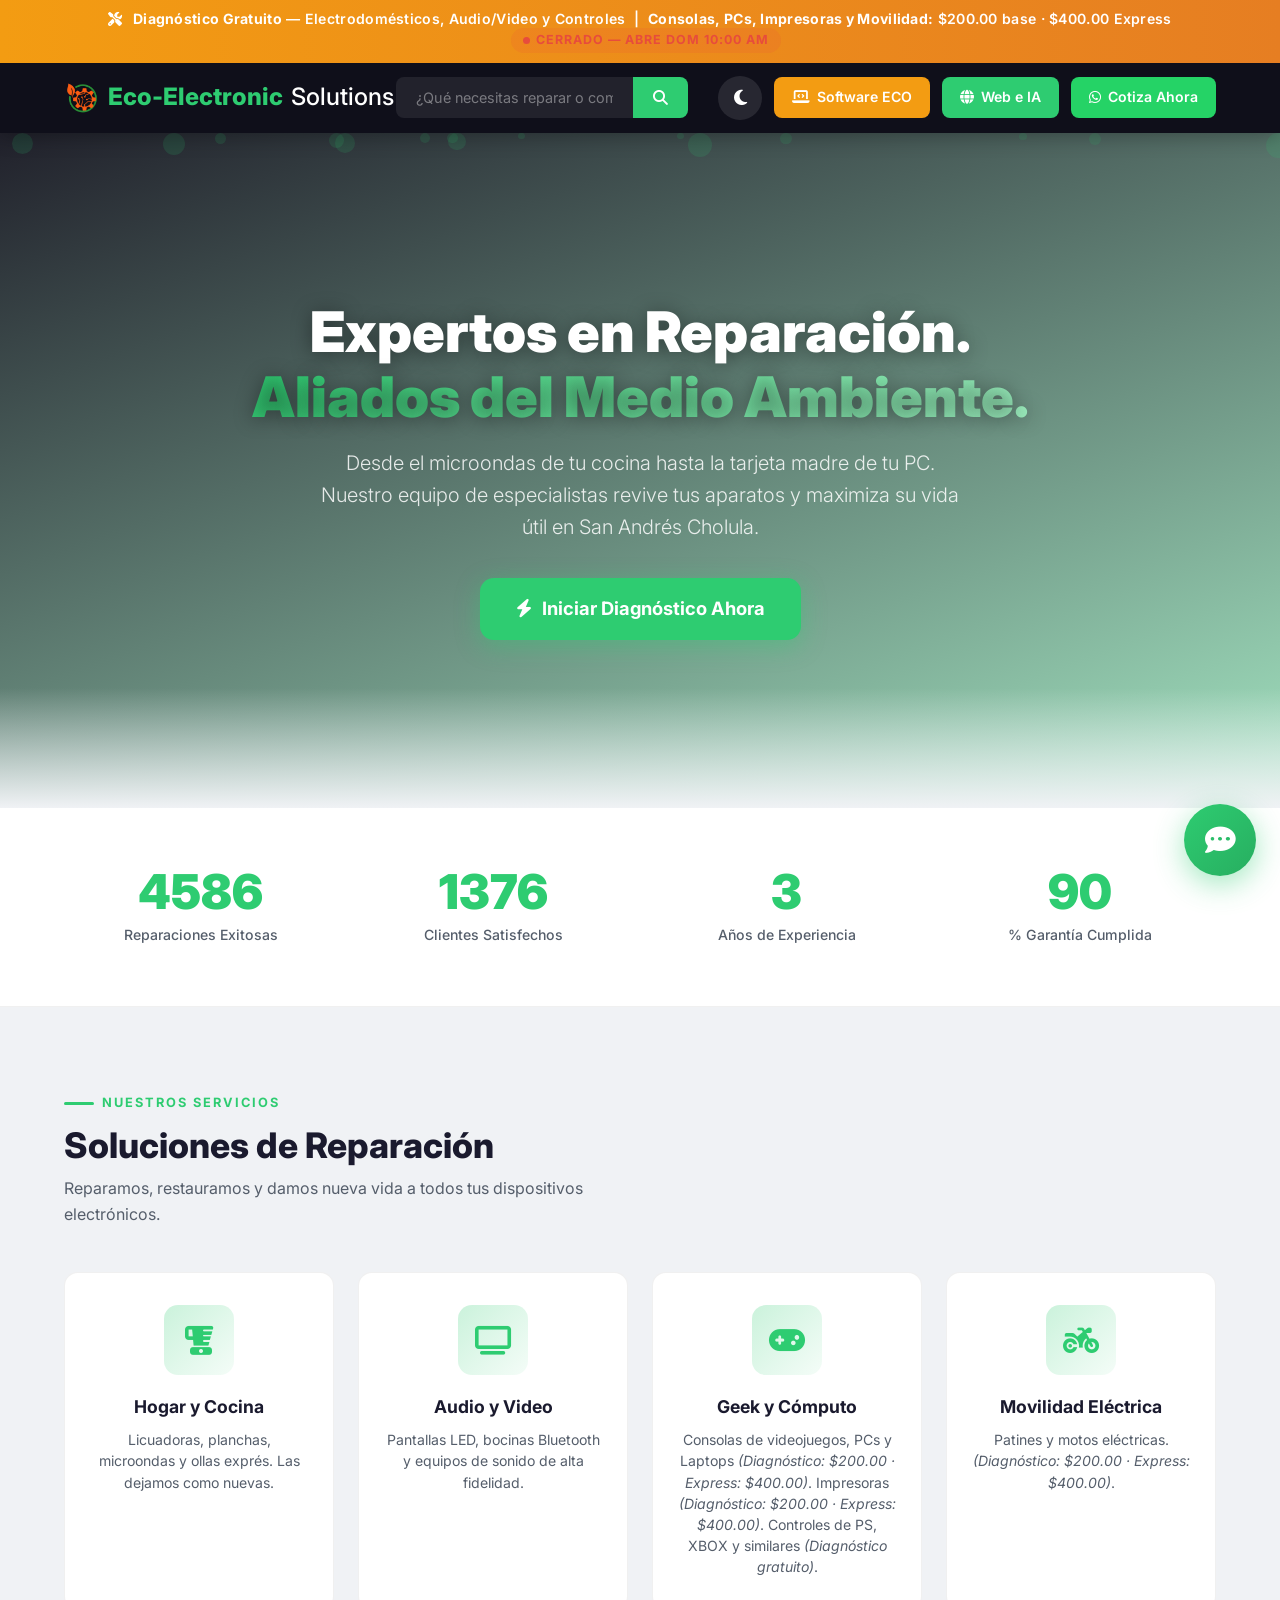
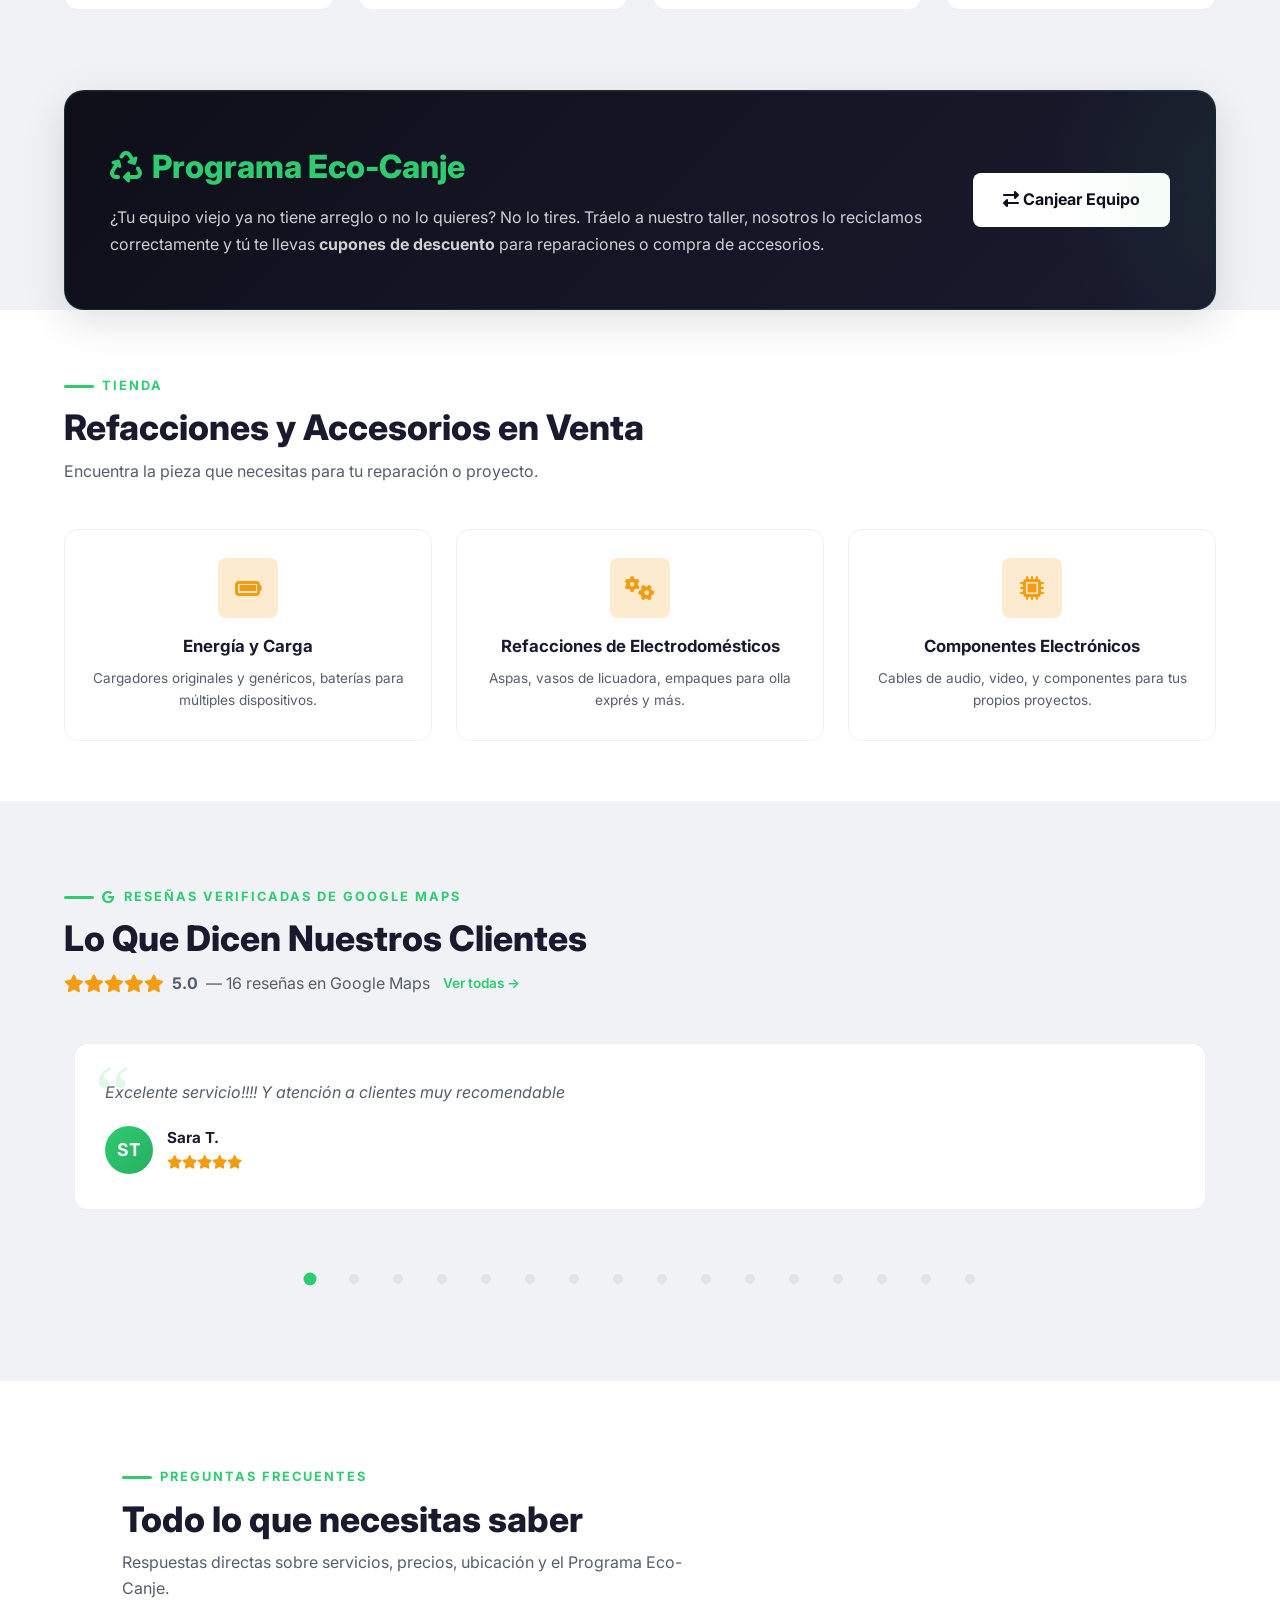
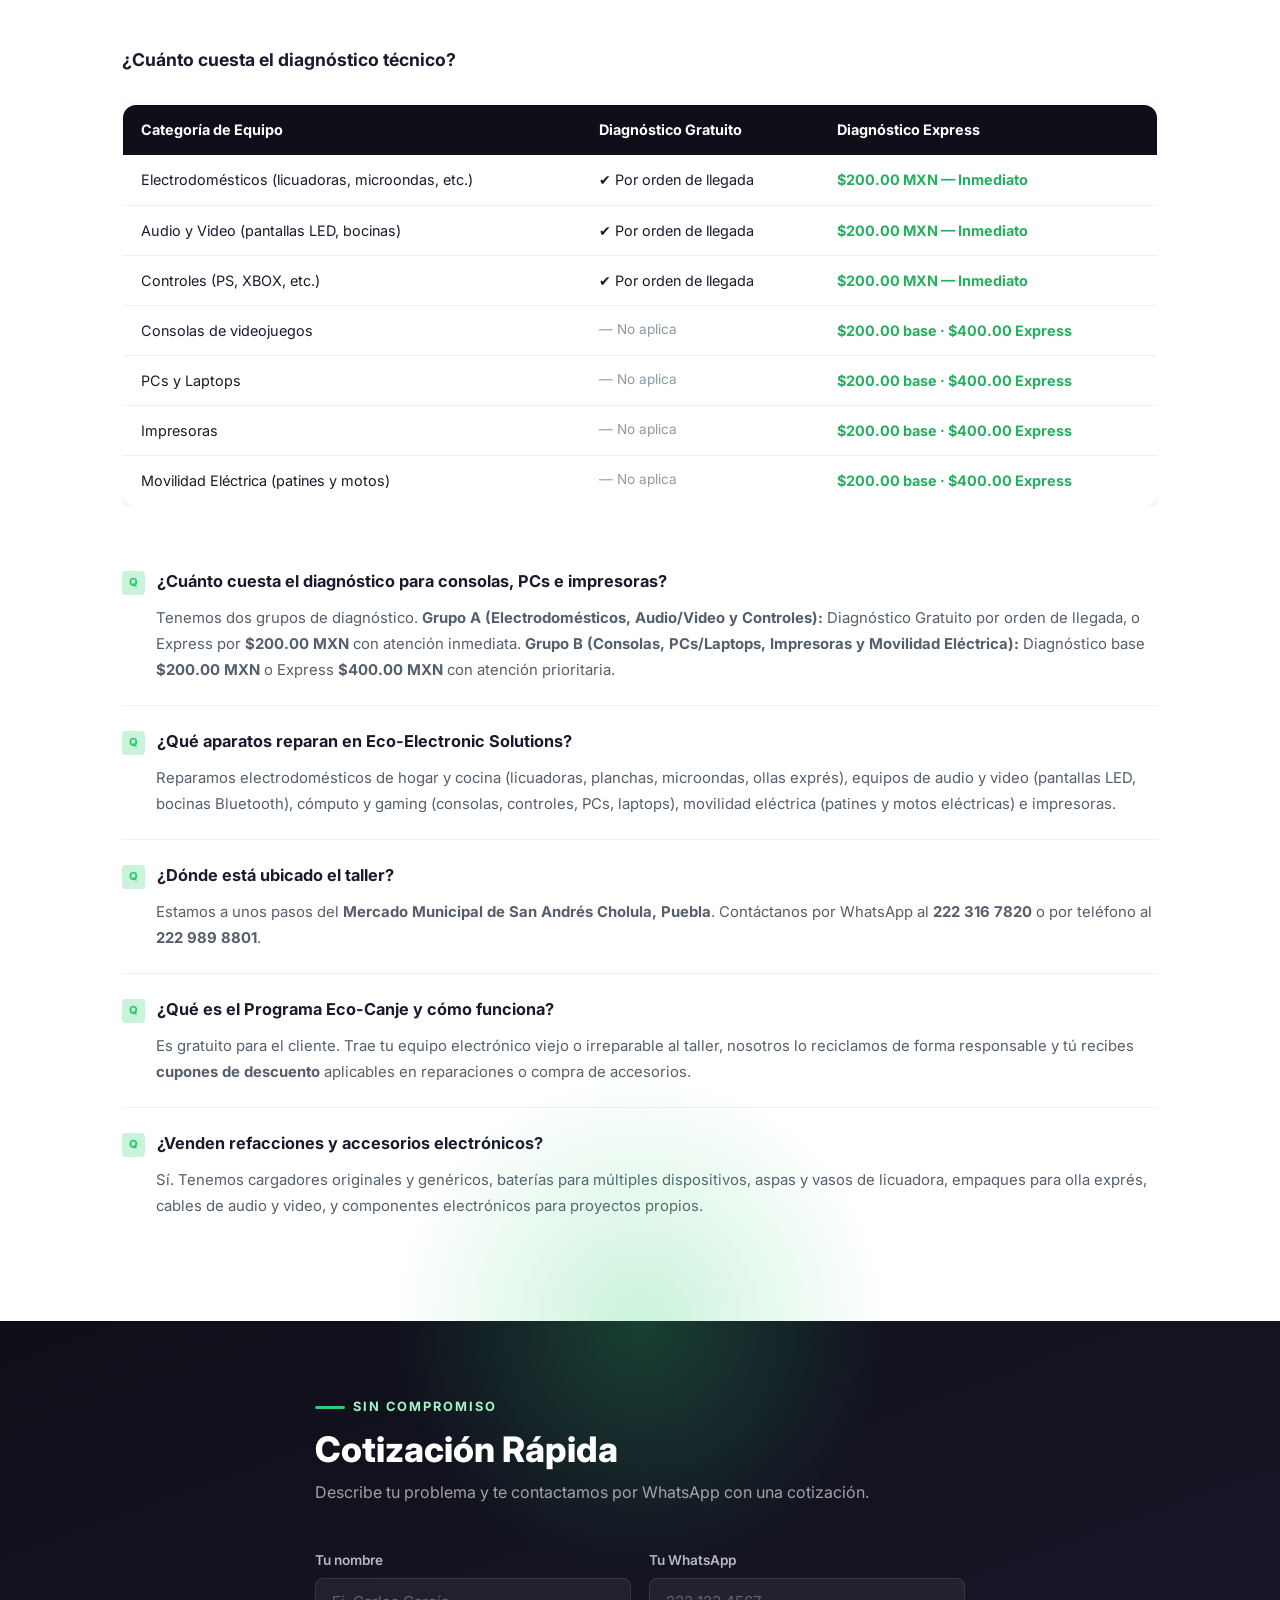
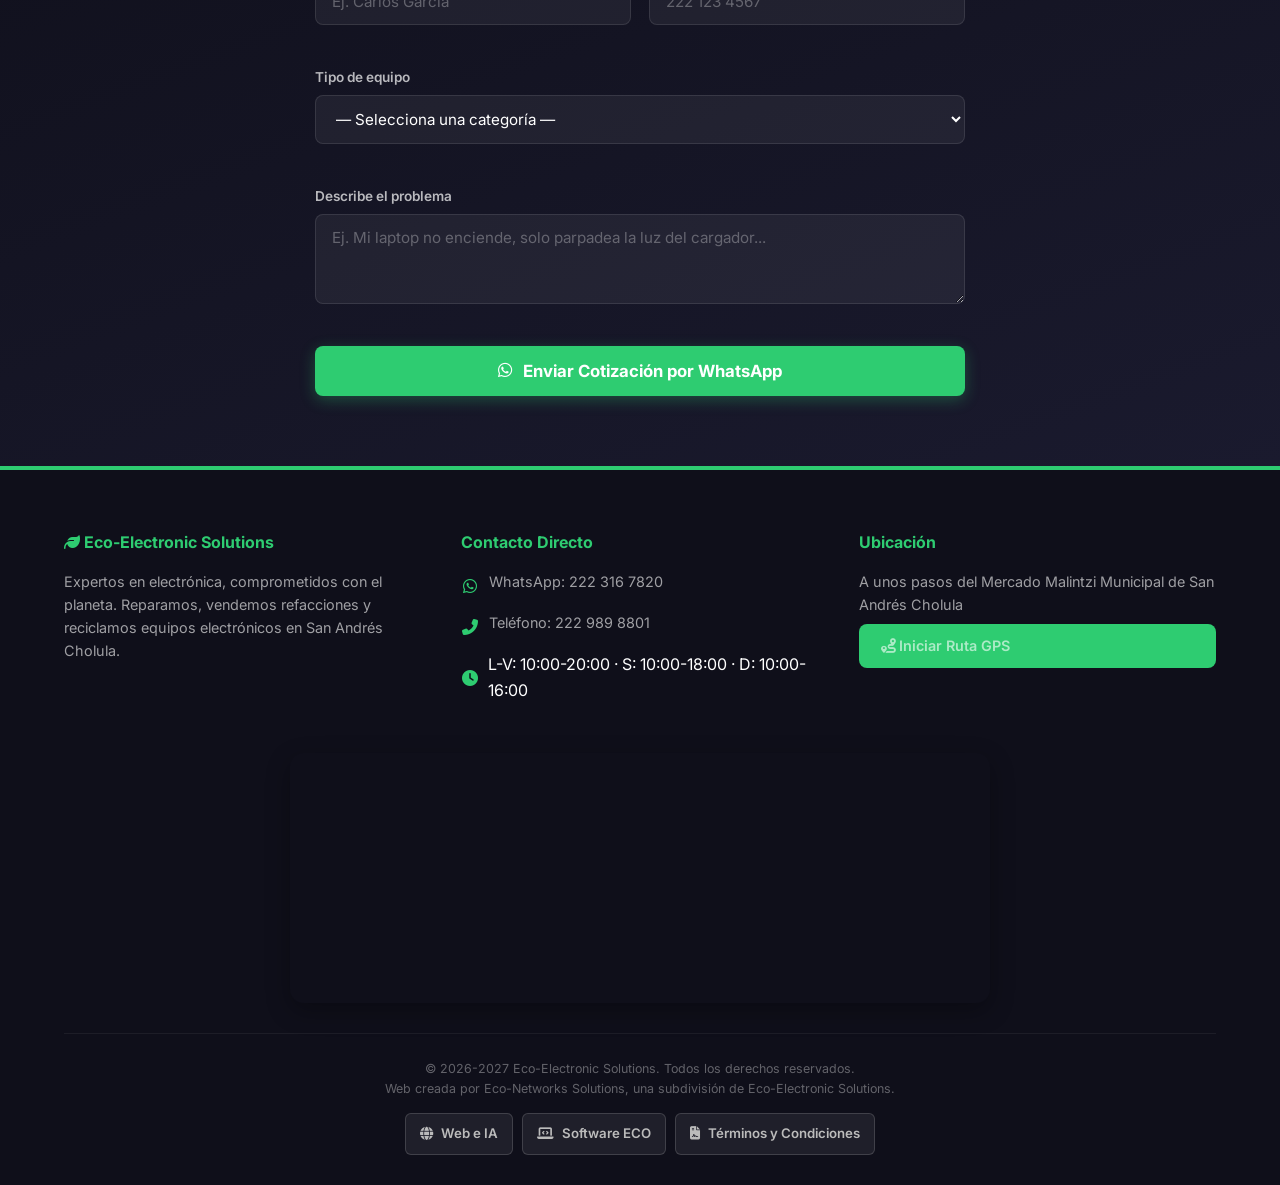
==== commit 1124bdaa: "dalia y web + ia web" ====
--- a/index.html
+++ b/index.html
@@ -287,8 +287,9 @@
 
         html {
             scroll-behavior: smooth;
-            /* Prevenir overflow horizontal en TODOS los dispositivos */
+            /* Recorta desbordes sin crear un contenedor que anule position: sticky. */
             overflow-x: hidden;
+            overflow-x: clip;
         }
 
         body {
@@ -298,6 +299,7 @@
             line-height: 1.6;
             transition: background-color 0.4s ease, color 0.4s ease;
             overflow-x: hidden;
+            overflow-x: clip;
             /* Asegurar que el body no exceda el ancho del viewport */
             max-width: 100vw;
         }
@@ -421,6 +423,12 @@
         }
         .logo span { color: white; font-weight: 500; }
         .logo i { font-size: 1.3rem; }
+        .logo img {
+            width: 36px;
+            height: 36px;
+            object-fit: contain;
+            flex: 0 0 auto;
+        }
 
         /* Search Bar */
         .search-bar {
@@ -502,8 +510,8 @@
             background: rgba(255,255,255,0.1);
             border: none;
             color: white;
-            width: 40px;
-            height: 40px;
+            width: 44px;
+            height: 44px;
             border-radius: var(--radius-full);
             cursor: pointer;
             display: flex;
@@ -549,6 +557,9 @@
             transform: scale(1.05);
             box-shadow: 0 4px 15px rgba(243,156,18,0.4);
         }
+
+        .btn-digital-nav { background: var(--primary); }
+        .btn-digital-nav:hover { box-shadow: 0 4px 15px rgba(18,138,67,0.4); }
 
         /* Hamburger */
         .hamburger {
@@ -559,6 +570,10 @@
             font-size: 1.5rem;
             cursor: pointer;
             padding: 8px;
+            min-width: 44px;
+            min-height: 44px;
+            align-items: center;
+            justify-content: center;
             z-index: 1002;
         }
 
@@ -588,20 +603,29 @@
             display: flex;
             flex-direction: column;
             padding: 30px 0;
+            overflow-y: auto;
+            overscroll-behavior: contain;
         }
         .mobile-drawer.active { transform: translateX(0); }
 
         .drawer-close {
             align-self: flex-end;
+            flex-shrink: 0;
             margin: 0 20px 20px 0;
             background: none;
             border: none;
             color: white;
             font-size: 1.5rem;
             cursor: pointer;
+            width: 44px;
+            height: 44px;
+            display: flex;
+            align-items: center;
+            justify-content: center;
         }
         .drawer-link {
             display: flex;
+            flex-shrink: 0;
             align-items: center;
             gap: 12px;
             padding: 14px 25px;
@@ -1060,22 +1084,34 @@
         .testimonial-controls {
             display: flex;
             justify-content: center;
-            gap: 8px;
+            flex-wrap: wrap;
+            gap: 0;
             margin-top: 20px;
         }
         .testimonial-dot {
+            width: 44px;
+            height: 44px;
+            position: relative;
+            background: transparent;
+            border: none;
+            cursor: pointer;
+            padding: 0;
+        }
+        .testimonial-dot::before {
+            content: '';
+            position: absolute;
+            left: 50%;
+            top: 50%;
             width: 10px;
             height: 10px;
             border-radius: 50%;
             background: var(--border-color);
-            border: none;
-            cursor: pointer;
+            transform: translate(-50%, -50%);
             transition: background 0.3s, transform 0.2s;
-            padding: 0;
-        }
-        .testimonial-dot.active {
+        }
+        .testimonial-dot.active::before {
             background: var(--primary);
-            transform: scale(1.3);
+            transform: translate(-50%, -50%) scale(1.3);
         }
 
         /* ============================================
@@ -1424,6 +1460,7 @@
             font-size: 0.9rem;
             transition: transform 0.2s, box-shadow 0.3s;
             margin-top: 8px;
+            min-height: 44px;
         }
         .btn-gps:hover {
             transform: translateY(-2px);
@@ -1628,8 +1665,8 @@
             background: rgba(255,255,255,0.08);
             border: none;
             color: white;
-            width: 32px;
-            height: 32px;
+            width: 44px;
+            height: 44px;
             border-radius: var(--radius-full);
             cursor: pointer;
             display: flex;
@@ -1701,6 +1738,7 @@
             cursor: pointer;
             transition: background 0.2s, color 0.2s;
             font-weight: 500;
+            min-height: 44px;
         }
         .quick-reply-btn:hover {
             background: var(--primary);
@@ -1746,14 +1784,15 @@
             background: var(--bg-surface-alt);
             color: var(--text-primary);
             transition: border-color 0.3s;
+            min-height: 44px;
         }
         .chat-input:focus { border-color: var(--primary); }
         .chat-send {
             background: var(--primary);
             color: white;
             border: none;
-            width: 40px;
-            height: 40px;
+            width: 44px;
+            height: 44px;
             border-radius: var(--radius-full);
             cursor: pointer;
             display: flex;
@@ -1798,18 +1837,25 @@
             .stats-grid { grid-template-columns: repeat(2, 1fr); }
             .grid-services { grid-template-columns: repeat(2, 1fr); }
             .form-row { grid-template-columns: 1fr; }
+            .navbar { padding-inline: 20px; }
+            .logo { font-size: 1.15rem; }
+            .logo span { display: none; }
+            .search-bar { flex: 1 1 180px; min-width: 0; max-width: 320px; margin: 0 12px; }
+            .nav-actions { gap: 8px; flex: 0 0 auto; }
+            .btn-software-nav,
+            .btn-whatsapp-nav { padding: 9px 12px; }
+            .btn-software-nav span,
+            .btn-whatsapp-nav span { display: none; }
         }
 
         /* ── Tablet ──────────────────────────────────────────────── */
         @media (max-width: 768px) {
             /* Navbar */
             .search-bar { display: none; }
-            .btn-whatsapp-nav span { display: none; }
-            .btn-whatsapp-nav { padding: 9px 12px; }
-            .btn-software-nav span { display: none; }
-            .btn-software-nav { padding: 9px 12px; }
+            .nav-actions > .btn-whatsapp-nav,
+            .nav-actions > .btn-software-nav { display: none; }
             .hamburger { display: flex; }
-            .logo { font-size: 1.15rem; }
+            .logo { font-size: 1.15rem; min-height: 44px; }
             .logo span { display: none; }
             .navbar { padding: 0 16px; height: 60px; }
 
@@ -1912,7 +1958,7 @@
             .chat-proactive-bubble { bottom: 96px; right: 14px; max-width: 210px; font-size: 0.88rem; }
 
             /* Back to top */
-            .back-to-top { bottom: 88px; right: 16px; width: 40px; height: 40px; font-size: 1rem; }
+            .back-to-top { bottom: 88px; right: 16px; width: 44px; height: 44px; font-size: 1rem; }
 
             /* Eco-banner */
             .eco-banner { margin: 0 12px; padding: 22px 16px; }
@@ -1967,7 +2013,7 @@
     <!-- Navigation -->
     <nav class="navbar" id="navbar">
         <a href="#" class="logo">
-            <i class="fas fa-leaf"></i> Eco-Electronic<span>Solutions</span>
+            <img src="./assets/app-icon.png" alt="" width="36" height="36"> Eco-Electronic<span>Solutions</span>
         </a>
 
         <div class="search-bar" id="search-bar">
@@ -1985,18 +2031,21 @@
             <a href="./software-eco.html" class="btn-software-nav" title="Conoce las aplicaciones de ECO-ELECTRONIC Solutions">
                 <i class="fas fa-laptop-code"></i> <span>Software ECO</span>
             </a>
-            <a href="https://wa.me/522223167820" class="btn-whatsapp-nav" target="_blank">
+            <a href="./soluciones-digitales.html" class="btn-software-nav btn-digital-nav" title="Conoce nuestras páginas web, soluciones de IA y aplicaciones">
+                <i class="fas fa-globe"></i> <span>Web e IA</span>
+            </a>
+            <a href="https://wa.me/522223167820?text=Hola%2C%20quiero%20solicitar%20una%20cotizaci%C3%B3n%20con%20ECO%20Electronic%20Solutions.%20El%20equipo%2C%20refacci%C3%B3n%20o%20componente%20que%20necesito%20es%3A%20" class="btn-whatsapp-nav" target="_blank">
                 <i class="fab fa-whatsapp"></i> <span>Cotiza Ahora</span>
             </a>
-            <button class="hamburger" id="hamburger" aria-label="Abrir menú">
+            <button class="hamburger" id="hamburger" aria-label="Abrir menú" aria-controls="mobile-drawer" aria-expanded="false">
                 <i class="fas fa-bars"></i>
             </button>
         </div>
     </nav>
 
     <!-- Mobile Drawer -->
-    <div class="mobile-drawer-overlay" id="drawer-overlay"></div>
-    <div class="mobile-drawer" id="mobile-drawer">
+    <div class="mobile-drawer-overlay" id="drawer-overlay" aria-hidden="true"></div>
+    <div class="mobile-drawer" id="mobile-drawer" role="dialog" aria-modal="true" aria-label="Menú de navegación" aria-hidden="true" inert>
         <button class="drawer-close" id="drawer-close" aria-label="Cerrar menú">
             <i class="fas fa-times"></i>
         </button>
@@ -2008,9 +2057,10 @@
         <a href="#cotizacion" class="drawer-link"><i class="fas fa-file-alt"></i> Cotización Rápida</a>
         <div class="drawer-divider"></div>
         <a href="#contacto" class="drawer-link"><i class="fas fa-map-marker-alt"></i> Ubicación</a>
-        <a href="https://wa.me/522223167820" class="drawer-link" target="_blank"><i class="fab fa-whatsapp"></i> WhatsApp</a>
+        <a href="https://wa.me/522223167820?text=Hola%2C%20visit%C3%A9%20la%20p%C3%A1gina%20de%20ECO%20Electronic%20Solutions%20y%20necesito%20orientaci%C3%B3n%20sobre%3A%20" class="drawer-link" target="_blank"><i class="fab fa-whatsapp"></i> WhatsApp</a>
         <a href="tel:+522229898801" class="drawer-link"><i class="fas fa-phone-alt"></i> Llamar</a>
         <div class="drawer-divider"></div>
+        <a href="./soluciones-digitales.html" class="drawer-link"><i class="fas fa-globe"></i> Web e IA</a>
         <a href="./software-eco.html" class="drawer-link drawer-link-highlight"><i class="fas fa-laptop-code"></i> Software ECO</a>
         <a href="./terminos.html" class="drawer-link"><i class="fas fa-shield-alt"></i> Términos y Condiciones</a>
     </div>
@@ -2022,7 +2072,7 @@
             <h1>Expertos en Reparación.<br><span class="highlight">Aliados del Medio Ambiente.</span></h1>
             <p>Desde el microondas de tu cocina hasta la tarjeta madre de tu PC. Nuestro equipo de especialistas
                revive tus aparatos y maximiza su vida útil en San Andrés Cholula.</p>
-            <a href="https://wa.me/522223167820" class="hero-cta" target="_blank">
+            <a href="https://wa.me/522223167820?text=Hola%2C%20quiero%20iniciar%20un%20diagn%C3%B3stico.%20Mi%20equipo%20es%20%5Btipo%20y%20modelo%5D%20y%20presenta%20esta%20falla%3A%20" class="hero-cta" target="_blank">
                 <i class="fas fa-bolt"></i> Iniciar Diagnóstico Ahora
             </a>
         </div>
@@ -2089,7 +2139,7 @@
                Tráelo a nuestro taller, nosotros lo reciclamos correctamente y tú te llevas
                <strong>cupones de descuento</strong> para reparaciones o compra de accesorios.</p>
         </div>
-        <a href="https://wa.me/522223167820" class="btn-eco-canje" target="_blank">
+        <a href="https://wa.me/522223167820?text=Hola%2C%20quiero%20informaci%C3%B3n%20sobre%20el%20programa%20Eco-Canje.%20El%20equipo%20que%20deseo%20llevar%20es%3A%20" class="btn-eco-canje" target="_blank">
             <i class="fas fa-exchange-alt"></i> Canjear Equipo
         </a>
     </div>
@@ -2538,7 +2588,7 @@
                 <h4>Contacto Directo</h4>
                 <div class="contact-line">
                     <i class="fab fa-whatsapp"></i>
-                    <a href="https://wa.me/522223167820" target="_blank">WhatsApp: 222 316 7820</a>
+                    <a href="https://wa.me/522223167820?text=Hola%2C%20encontr%C3%A9%20su%20contacto%20en%20la%20p%C3%A1gina%20de%20ECO%20Electronic%20Solutions.%20Quiero%20consultar%20sobre%3A%20" target="_blank">WhatsApp: 222 316 7820</a>
                 </div>
                 <div class="contact-line">
                     <i class="fas fa-phone-alt"></i>
@@ -2572,6 +2622,7 @@
             <p>&copy; 2026-2027 Eco-Electronic Solutions. Todos los derechos reservados.<br>
             Web creada por Eco-Networks Solutions, una subdivisión de Eco-Electronic Solutions.</p>
             <nav class="footer-legal-links" aria-label="Productos y documentos legales">
+                <a class="footer-legal-link" href="./soluciones-digitales.html"><i class="fas fa-globe"></i> Web e IA</a>
                 <a class="footer-legal-link" href="./software-eco.html"><i class="fas fa-laptop-code"></i> Software ECO</a>
                 <a class="footer-legal-link" href="./terminos.html"><i class="fas fa-file-contract"></i> Términos y Condiciones</a>
             </nav>
@@ -2584,17 +2635,17 @@
     </button>
 
     <!-- Chatbot Widget -->
-    <button class="chatbot-btn" id="chatbot-toggle" aria-label="Abrir chat">
+    <button class="chatbot-btn" id="chatbot-toggle" aria-label="Abrir chat" aria-controls="chatbot-window" aria-expanded="false">
         <i class="fas fa-comment-dots"></i>
     </button>
 
-    <div class="chatbot-window" id="chatbot-window">
+    <div class="chatbot-window" id="chatbot-window" role="dialog" aria-modal="true" aria-labelledby="chat-title" aria-hidden="true" inert>
         <div class="chat-header">
             <div class="chat-header-avatar">
                 <img src="./assets/app-icon.png" alt="Asesora Dalia" width="46" height="46">
             </div>
             <div class="chat-header-info">
-                <h4>Dalia</h4>
+                <h4 id="chat-title">Dalia</h4>
                 <p>Asesora AI de Eco-Electronic</p>
             </div>
             <button class="close-chat" id="close-chat" aria-label="Cerrar chat"><i class="fas fa-times"></i></button>
@@ -2645,8 +2696,24 @@
         const drawerOverlay = document.getElementById('drawer-overlay');
         const drawerClose = document.getElementById('drawer-close');
 
-        function openDrawer() { drawer.classList.add('active'); drawerOverlay.classList.add('active'); }
-        function closeDrawer() { drawer.classList.remove('active'); drawerOverlay.classList.remove('active'); }
+        function openDrawer() {
+            drawer.classList.add('active');
+            drawerOverlay.classList.add('active');
+            drawer.removeAttribute('inert');
+            drawer.setAttribute('aria-hidden', 'false');
+            drawerOverlay.setAttribute('aria-hidden', 'false');
+            hamburger.setAttribute('aria-expanded', 'true');
+            drawerClose.focus();
+        }
+        function closeDrawer() {
+            drawer.classList.remove('active');
+            drawerOverlay.classList.remove('active');
+            drawer.setAttribute('inert', '');
+            drawer.setAttribute('aria-hidden', 'true');
+            drawerOverlay.setAttribute('aria-hidden', 'true');
+            hamburger.setAttribute('aria-expanded', 'false');
+            hamburger.focus();
+        }
 
         hamburger.addEventListener('click', openDrawer);
         drawerClose.addEventListener('click', closeDrawer);
@@ -2655,6 +2722,9 @@
         // Close drawer on link click
         drawer.querySelectorAll('.drawer-link').forEach(link => {
             link.addEventListener('click', closeDrawer);
+        });
+        document.addEventListener('keydown', (event) => {
+            if (event.key === 'Escape' && drawer.classList.contains('active')) closeDrawer();
         });
 
         // =============================================
@@ -3244,6 +3314,9 @@
             if (isChatOpen) {
                 removeBubbleIfOpen();
                 chatWindow.classList.add('active');
+                chatWindow.removeAttribute('inert');
+                chatWindow.setAttribute('aria-hidden', 'false');
+                toggleBtn.setAttribute('aria-expanded', 'true');
                 toggleBtn.style.display = 'none';
                 setTimeout(() => chatInput.focus(), 300);
             } else {
@@ -3256,8 +3329,16 @@
         function closeChatFn() {
             isChatOpen = false;
             chatWindow.classList.remove('active');
+            chatWindow.setAttribute('inert', '');
+            chatWindow.setAttribute('aria-hidden', 'true');
+            toggleBtn.setAttribute('aria-expanded', 'false');
             toggleBtn.style.display = 'flex';
-        }
+            toggleBtn.focus();
+        }
+
+        document.addEventListener('keydown', (event) => {
+            if (event.key === 'Escape' && isChatOpen) closeChatFn();
+        });
 
         async function handleUserInput() {
             const text = chatInput.value.trim();
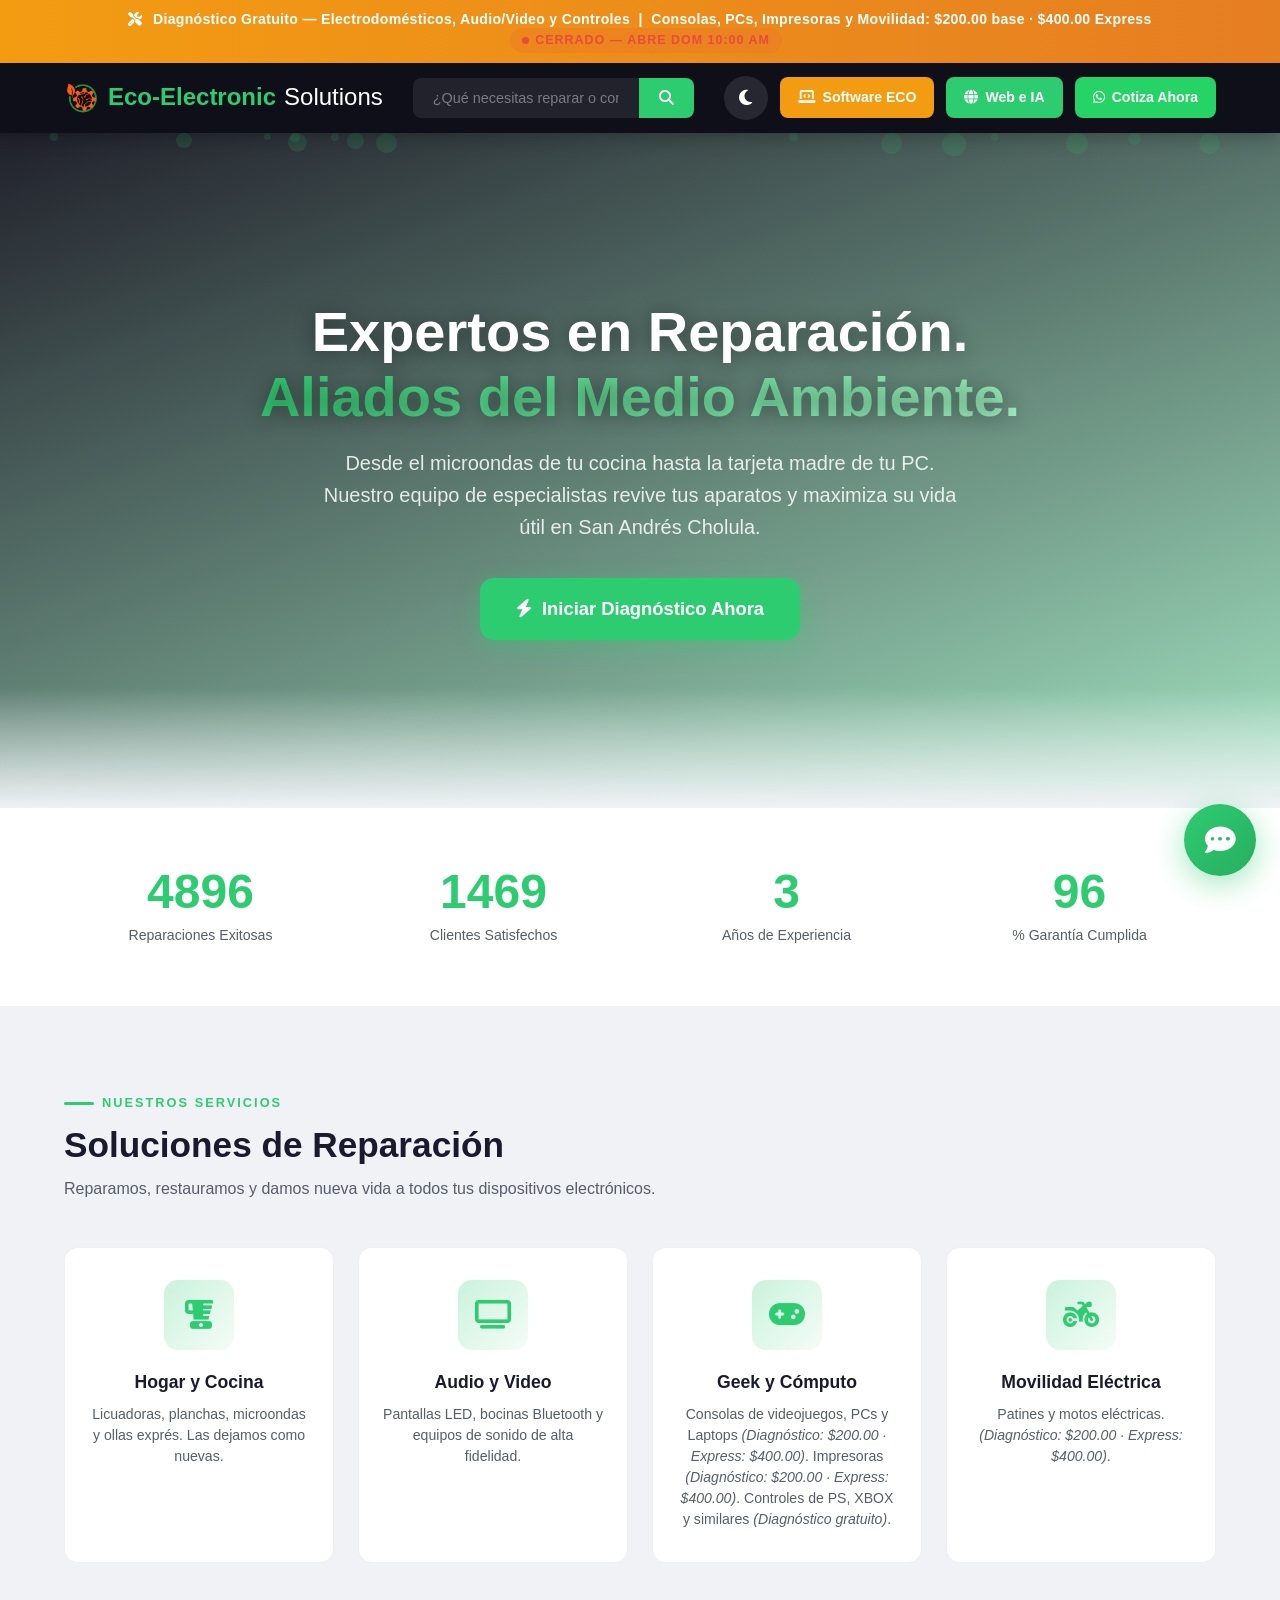
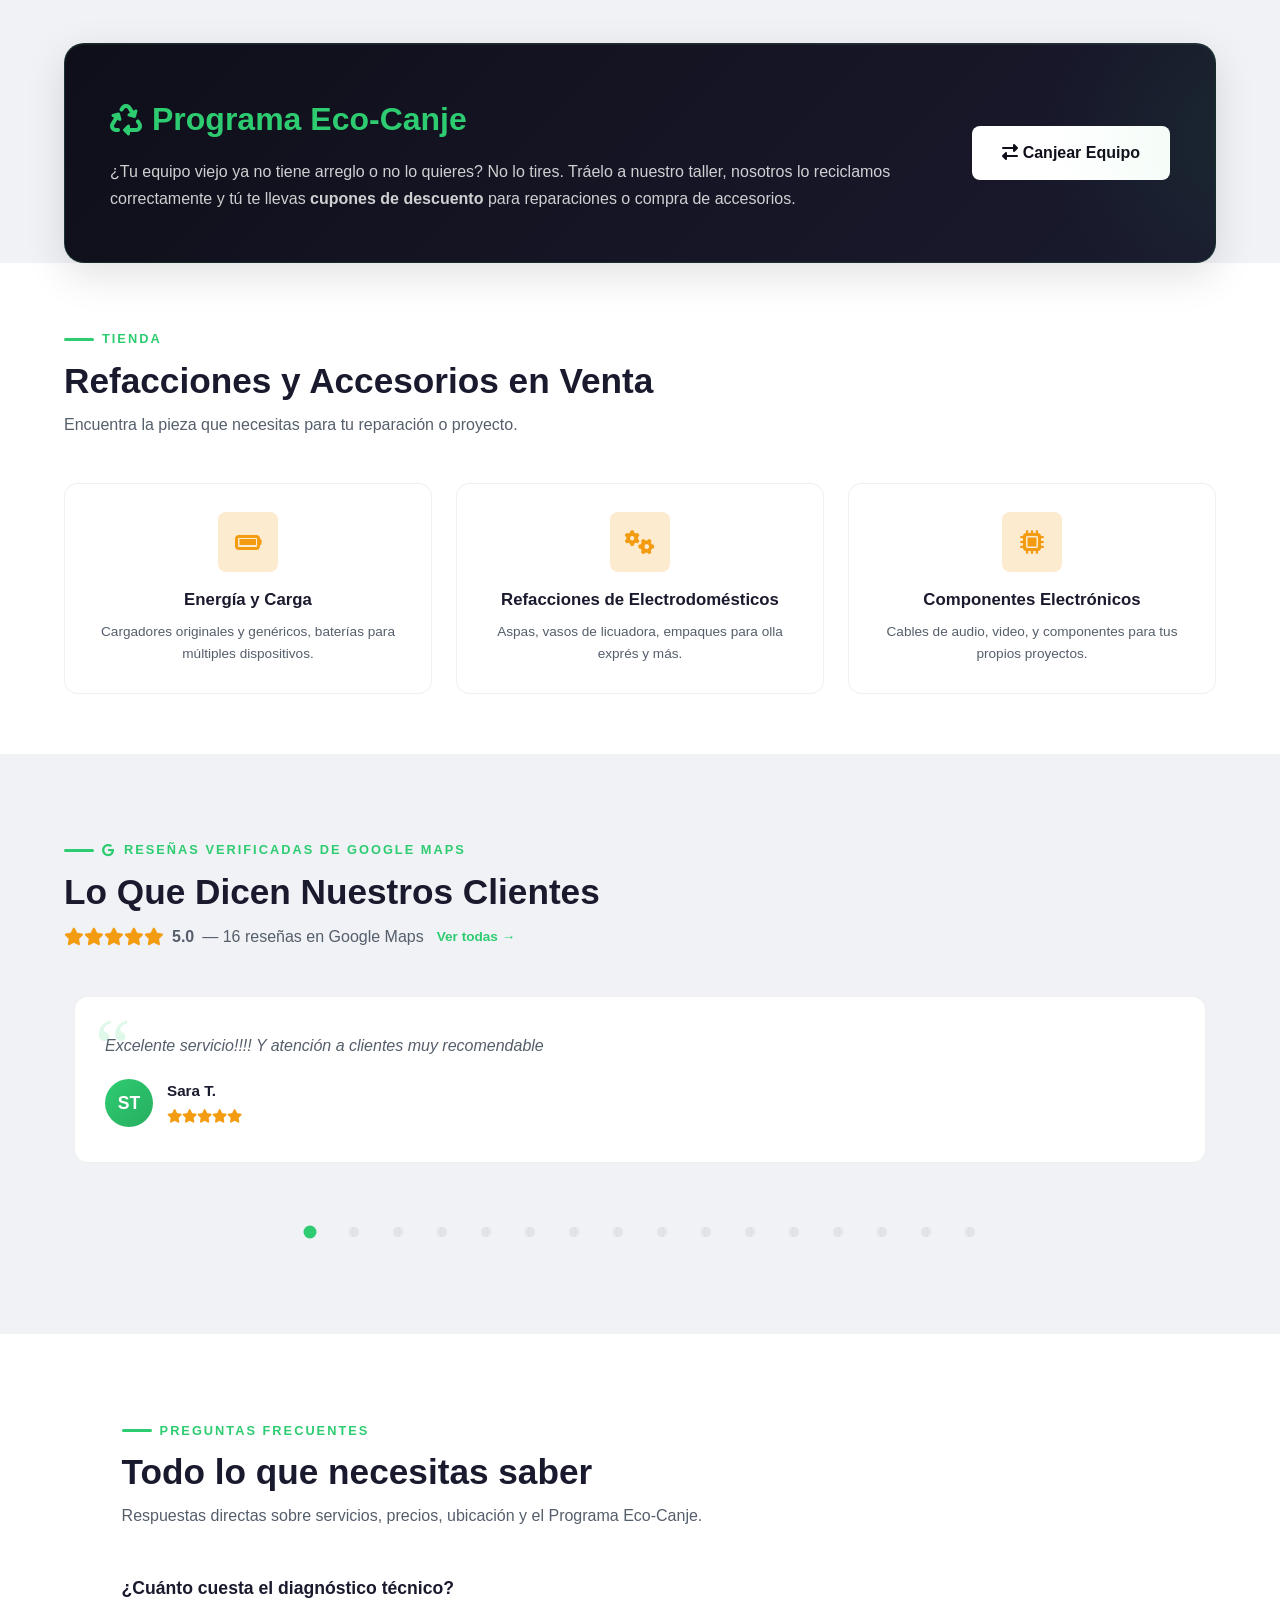
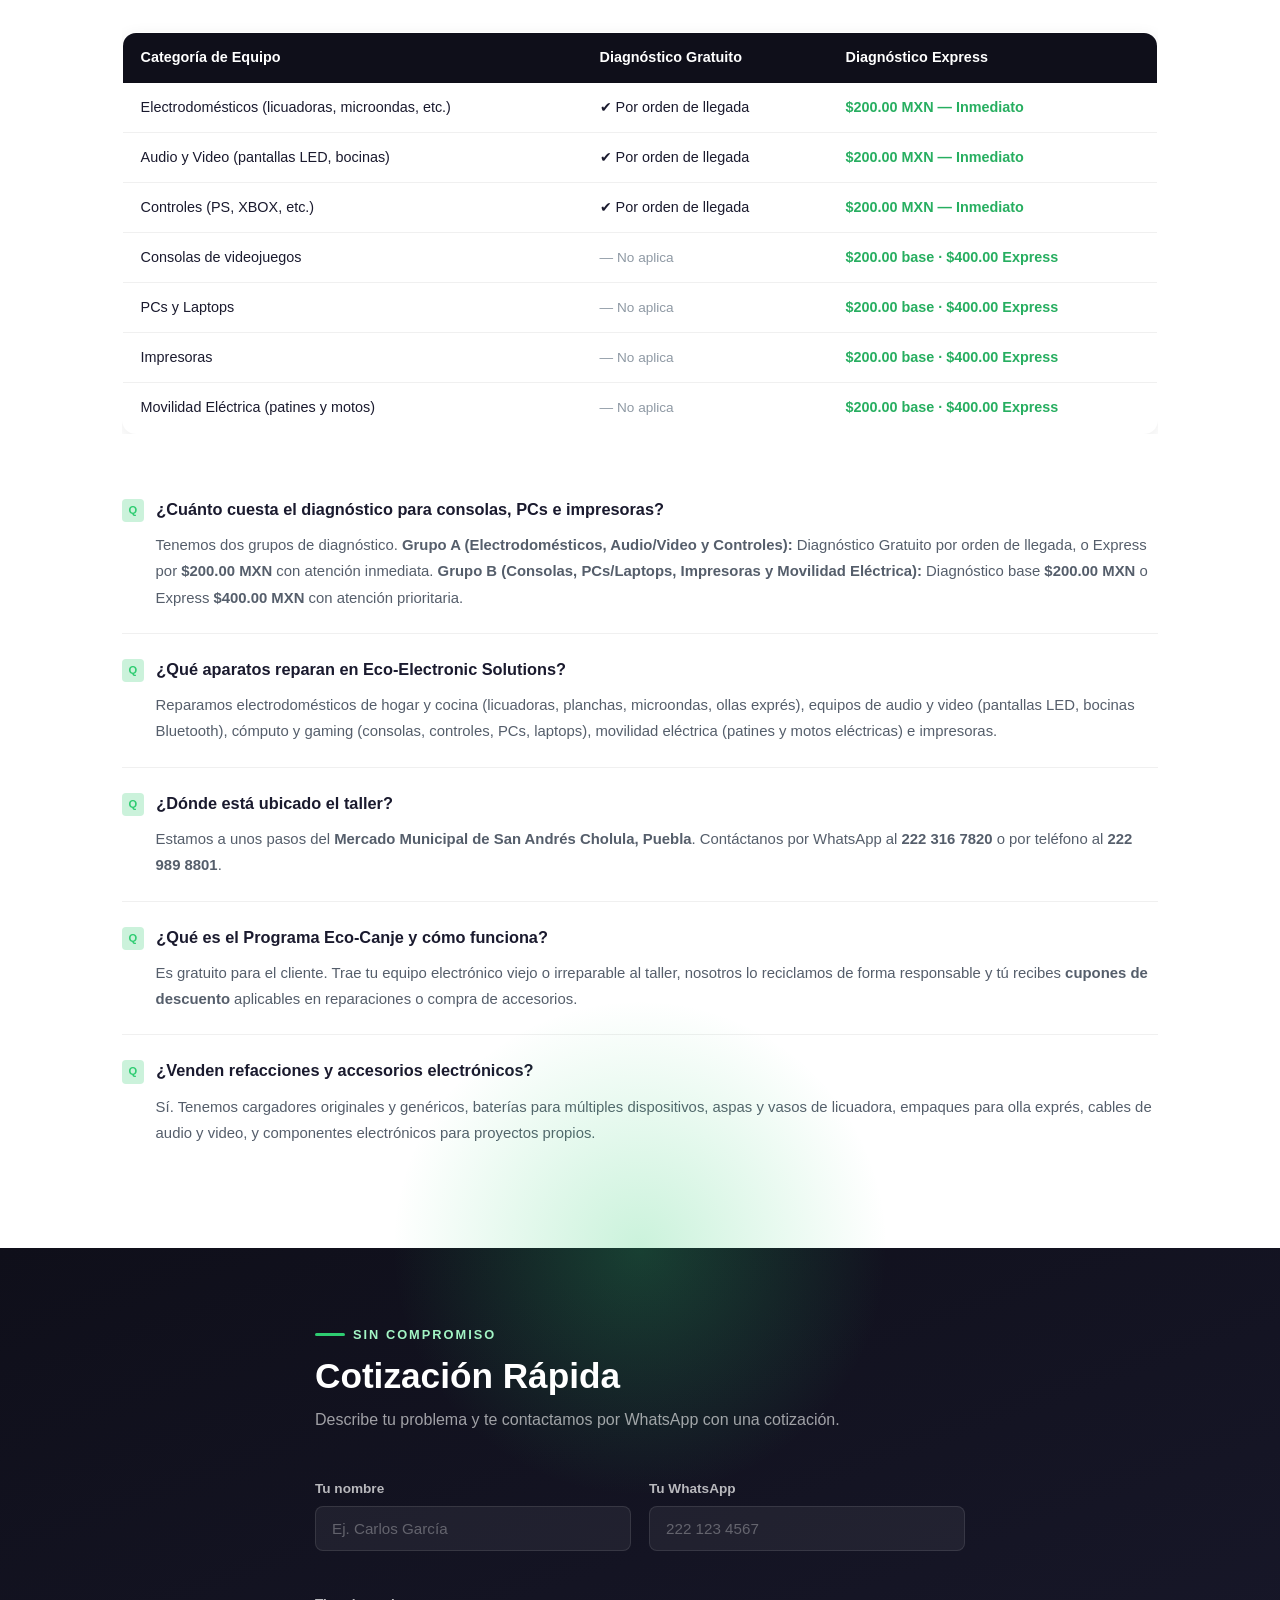
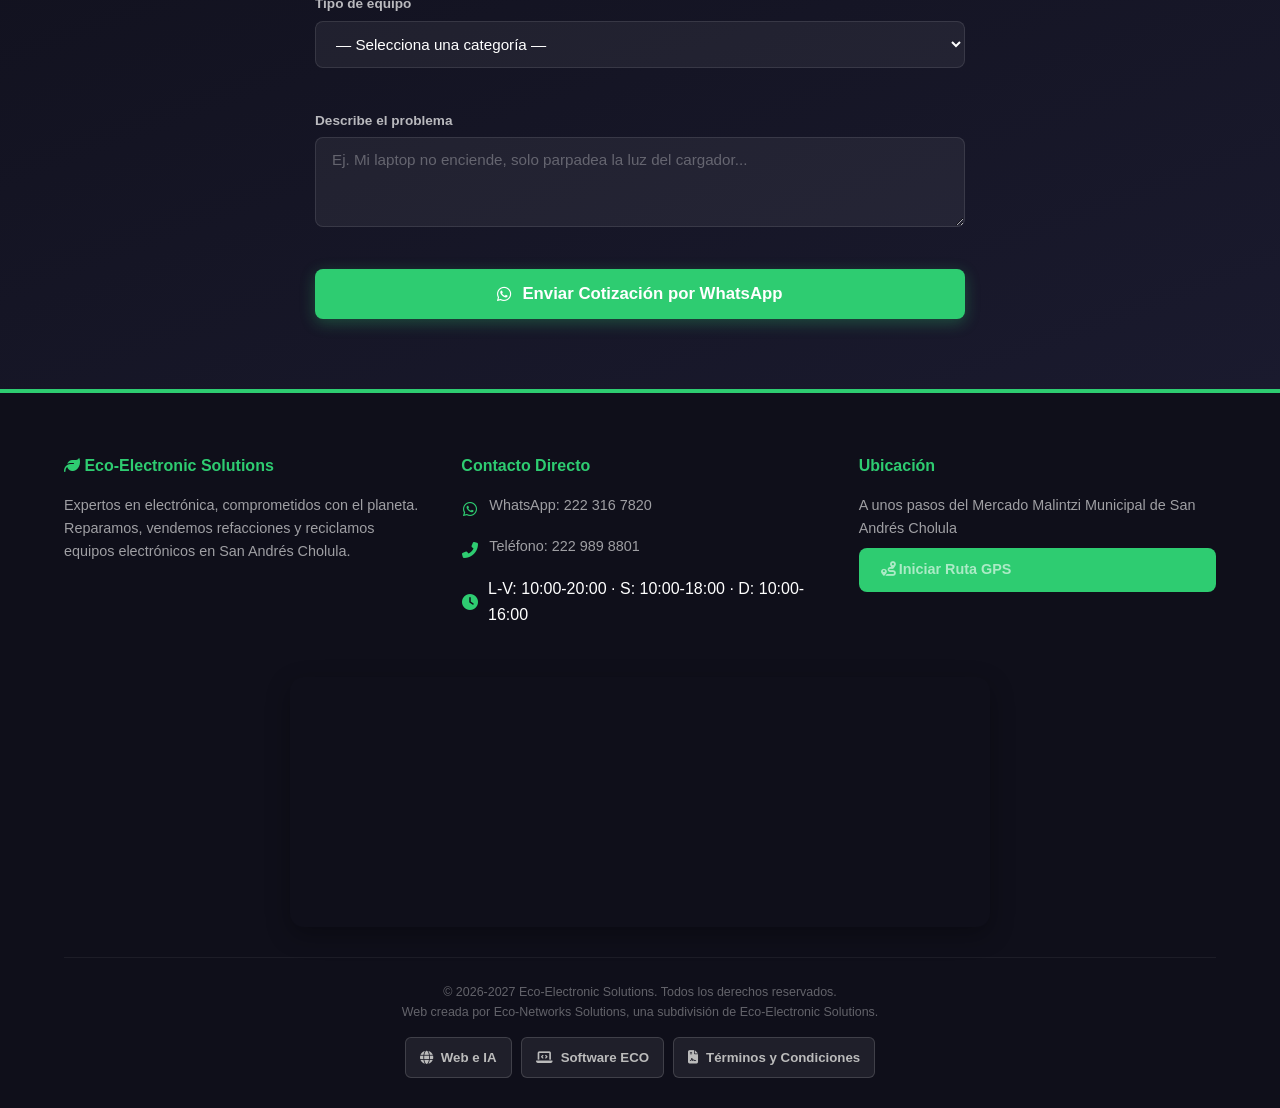
==== commit 3ed2c73b: "activada dalia" ====
--- a/index.html
+++ b/index.html
@@ -2,33 +2,35 @@
 <html lang="es">
 
 <head>
-    <meta charset="UTF-8">
-    <meta name="viewport" content="width=device-width, initial-scale=1.0">
-    <title>Reparación de Electrónicos en San Andrés Cholula | Eco-Electronic Solutions</title>
+    <meta charset="UTF-8">
+    <meta name="viewport" content="width=device-width, initial-scale=1.0">
+    <meta name="referrer" content="strict-origin-when-cross-origin">
+    <meta http-equiv="Content-Security-Policy" content="default-src 'self'; script-src 'self' 'unsafe-inline' https://challenges.cloudflare.com; style-src 'self' 'unsafe-inline' https://fonts.googleapis.com https://cdnjs.cloudflare.com; font-src 'self' data: https://fonts.gstatic.com https://cdnjs.cloudflare.com; img-src 'self' data: https://images.unsplash.com; connect-src 'self' https://ai.ecoelectronicsolutions.com.mx https://challenges.cloudflare.com; frame-src https://www.google.com https://challenges.cloudflare.com; object-src 'none'; base-uri 'self'; form-action 'self' https://wa.me; upgrade-insecure-requests">
+    <title>Reparación de Electrónicos en San Andrés Cholula | Eco-Electronic Solutions</title>
 
     <!-- SEO: Meta Description y Robots -->
     <meta name="description" content="Taller de reparación de electrodomésticos, consolas, PCs, impresoras y movilidad eléctrica en San Andrés Cholula, Puebla. Diagnóstico especializado por $200 MXN. WhatsApp: 222 316 7820.">
-    <meta name="keywords" content="reparación electrónicos Cholula, taller electrónica Cholula, reparar laptop Cholula, refacciones Cholula, Eco-Electronic Solutions">
-    <meta name="robots" content="index, follow">
-    <link rel="canonical" href="https://ecoelectronicsolutions.com.mx/">
-    <link rel="icon" type="image/png" href="./assets/app-icon.png">
-
-    <!-- SEO: Open Graph para WhatsApp y redes sociales -->
+    <meta name="keywords" content="reparación electrónicos Cholula, taller electrónica Cholula, reparar laptop Cholula, refacciones Cholula, Eco-Electronic Solutions">
+    <meta name="robots" content="index, follow">
+    <link rel="canonical" href="https://ecoelectronicsolutions.com.mx/">
+    <link rel="icon" type="image/png" href="./assets/app-icon.png">
+
+    <!-- SEO: Open Graph para WhatsApp y redes sociales -->
     <meta property="og:title" content="Eco-Electronic Solutions | Reparación en Cholula">
     <meta property="og:description" content="Expertos en reparación de electrónicos en San Andrés Cholula. Laptops, consolas, electrodomésticos y más.">
     <meta property="og:type" content="website">
     <meta property="og:locale" content="es_MX">
     <meta property="og:url" content="https://ecoelectronicsolutions.com.mx/">
-    <meta property="og:image" content="https://ecoelectronicsolutions.com.mx/assets/og-eco-electronic-solutions.png">
-    <meta property="og:image:type" content="image/png">
-    <meta property="og:image:width" content="1200">
-    <meta property="og:image:height" content="630">
-    <meta property="og:image:alt" content="ECO-ELECTRONIC Solutions: reparación, refacciones y software responsable">
-    <meta property="og:site_name" content="Eco-Electronic Solutions">
-    <meta name="twitter:card" content="summary_large_image">
-    <meta name="twitter:title" content="Eco-Electronic Solutions | Reparación en Cholula">
-    <meta name="twitter:description" content="Reparación de electrónicos, refacciones y soluciones de software en San Andrés Cholula.">
-    <meta name="twitter:image" content="https://ecoelectronicsolutions.com.mx/assets/og-eco-electronic-solutions.png">
+    <meta property="og:image" content="https://ecoelectronicsolutions.com.mx/assets/og-eco-electronic-solutions.png">
+    <meta property="og:image:type" content="image/png">
+    <meta property="og:image:width" content="1200">
+    <meta property="og:image:height" content="630">
+    <meta property="og:image:alt" content="ECO-ELECTRONIC Solutions: reparación, refacciones y software responsable">
+    <meta property="og:site_name" content="Eco-Electronic Solutions">
+    <meta name="twitter:card" content="summary_large_image">
+    <meta name="twitter:title" content="Eco-Electronic Solutions | Reparación en Cholula">
+    <meta name="twitter:description" content="Reparación de electrónicos, refacciones y soluciones de software en San Andrés Cholula.">
+    <meta name="twitter:image" content="https://ecoelectronicsolutions.com.mx/assets/og-eco-electronic-solutions.png">
 
     <!-- SEO: JSON-LD — @graph unificado (ElectronicsStore + FAQPage + Organization) — 3 rich results validados por Google -->
     <script type="application/ld+json">
@@ -37,12 +39,12 @@
       "@graph": [
         {
           "@type": "ElectronicsStore",
-          "@id": "https://ecoelectronicsolutions.com.mx/#negocio",
+          "@id": "https://ecoelectronicsolutions.com.mx/#negocio",
           "name": "Eco-Electronic Solutions",
           "alternateName": "Eco-Electronic Solutions Cholula",
           "description": "Taller de reparación de electrónica, electrodomésticos, cómputo y movilidad eléctrica en San Andrés Cholula, Puebla. Expertos en licuadoras, microondas, consolas, PCs, laptops, pantallas LED, patines y motos eléctricas e impresoras.",
-          "url": "https://ecoelectronicsolutions.com.mx/",
-          "image": "https://ecoelectronicsolutions.com.mx/assets/og-eco-electronic-solutions.png",
+          "url": "https://ecoelectronicsolutions.com.mx/",
+          "image": "https://ecoelectronicsolutions.com.mx/assets/og-eco-electronic-solutions.png",
           "telephone": ["+522223167820", "+522229898801"],
           "sameAs": ["https://wa.me/522223167820", "https://maps.app.goo.gl/5MztN6VXMfi7YozE6"],
           "contactPoint": [
@@ -133,7 +135,7 @@
         },
         {
           "@type": "FAQPage",
-          "@id": "https://ecoelectronicsolutions.com.mx/#faq",
+          "@id": "https://ecoelectronicsolutions.com.mx/#faq",
           "mainEntity": [
             {
               "@type": "Question",
@@ -179,14 +181,14 @@
         },
         {
           "@type": "Organization",
-          "@id": "https://ecoelectronicsolutions.com.mx/#org",
+          "@id": "https://ecoelectronicsolutions.com.mx/#org",
           "name": "Eco-Electronic Solutions",
-          "url": "https://ecoelectronicsolutions.com.mx/",
+          "url": "https://ecoelectronicsolutions.com.mx/",
           "logo": {
             "@type": "ImageObject",
-            "url": "https://ecoelectronicsolutions.com.mx/assets/app-icon.png",
-            "width": 1024,
-            "height": 1024
+            "url": "https://ecoelectronicsolutions.com.mx/assets/app-icon.png",
+            "width": 1024,
+            "height": 1024
           },
           "sameAs": [
             "https://wa.me/522223167820",
@@ -285,11 +287,11 @@
             box-sizing: border-box;
         }
 
-        html {
-            scroll-behavior: smooth;
-            /* Recorta desbordes sin crear un contenedor que anule position: sticky. */
-            overflow-x: hidden;
-            overflow-x: clip;
+        html {
+            scroll-behavior: smooth;
+            /* Recorta desbordes sin crear un contenedor que anule position: sticky. */
+            overflow-x: hidden;
+            overflow-x: clip;
         }
 
         body {
@@ -298,8 +300,8 @@
             color: var(--text-primary);
             line-height: 1.6;
             transition: background-color 0.4s ease, color 0.4s ease;
-            overflow-x: hidden;
-            overflow-x: clip;
+            overflow-x: hidden;
+            overflow-x: clip;
             /* Asegurar que el body no exceda el ancho del viewport */
             max-width: 100vw;
         }
@@ -506,12 +508,12 @@
         }
 
         /* Dark Mode Toggle */
-        .dark-toggle {
+        .dark-toggle {
             background: rgba(255,255,255,0.1);
             border: none;
             color: white;
-            width: 44px;
-            height: 44px;
+            width: 44px;
+            height: 44px;
             border-radius: var(--radius-full);
             cursor: pointer;
             display: flex;
@@ -562,19 +564,19 @@
         .btn-digital-nav:hover { box-shadow: 0 4px 15px rgba(18,138,67,0.4); }
 
         /* Hamburger */
-        .hamburger {
+        .hamburger {
             display: none;
             background: none;
             border: none;
             color: white;
             font-size: 1.5rem;
-            cursor: pointer;
-            padding: 8px;
-            min-width: 44px;
-            min-height: 44px;
-            align-items: center;
-            justify-content: center;
-            z-index: 1002;
+            cursor: pointer;
+            padding: 8px;
+            min-width: 44px;
+            min-height: 44px;
+            align-items: center;
+            justify-content: center;
+            z-index: 1002;
         }
 
         /* Mobile Drawer */
@@ -600,33 +602,33 @@
             z-index: 1101;
             transform: translateX(100%);
             transition: transform 0.4s var(--ease-out);
-            display: flex;
-            flex-direction: column;
-            padding: 30px 0;
-            overflow-y: auto;
-            overscroll-behavior: contain;
-        }
+            display: flex;
+            flex-direction: column;
+            padding: 30px 0;
+            overflow-y: auto;
+            overscroll-behavior: contain;
+        }
         .mobile-drawer.active { transform: translateX(0); }
 
-        .drawer-close {
-            align-self: flex-end;
-            flex-shrink: 0;
-            margin: 0 20px 20px 0;
+        .drawer-close {
+            align-self: flex-end;
+            flex-shrink: 0;
+            margin: 0 20px 20px 0;
             background: none;
             border: none;
             color: white;
-            font-size: 1.5rem;
-            cursor: pointer;
-            width: 44px;
-            height: 44px;
-            display: flex;
-            align-items: center;
-            justify-content: center;
-        }
-        .drawer-link {
-            display: flex;
-            flex-shrink: 0;
-            align-items: center;
+            font-size: 1.5rem;
+            cursor: pointer;
+            width: 44px;
+            height: 44px;
+            display: flex;
+            align-items: center;
+            justify-content: center;
+        }
+        .drawer-link {
+            display: flex;
+            flex-shrink: 0;
+            align-items: center;
             gap: 12px;
             padding: 14px 25px;
             color: rgba(255,255,255,0.8);
@@ -1081,38 +1083,38 @@
             font-size: 0.85rem;
             margin-top: 2px;
         }
-        .testimonial-controls {
-            display: flex;
-            justify-content: center;
-            flex-wrap: wrap;
-            gap: 0;
-            margin-top: 20px;
-        }
-        .testimonial-dot {
-            width: 44px;
-            height: 44px;
-            position: relative;
-            background: transparent;
-            border: none;
-            cursor: pointer;
-            padding: 0;
-        }
-        .testimonial-dot::before {
-            content: '';
-            position: absolute;
-            left: 50%;
-            top: 50%;
-            width: 10px;
-            height: 10px;
-            border-radius: 50%;
-            background: var(--border-color);
-            transform: translate(-50%, -50%);
-            transition: background 0.3s, transform 0.2s;
-        }
-        .testimonial-dot.active::before {
-            background: var(--primary);
-            transform: translate(-50%, -50%) scale(1.3);
-        }
+        .testimonial-controls {
+            display: flex;
+            justify-content: center;
+            flex-wrap: wrap;
+            gap: 0;
+            margin-top: 20px;
+        }
+        .testimonial-dot {
+            width: 44px;
+            height: 44px;
+            position: relative;
+            background: transparent;
+            border: none;
+            cursor: pointer;
+            padding: 0;
+        }
+        .testimonial-dot::before {
+            content: '';
+            position: absolute;
+            left: 50%;
+            top: 50%;
+            width: 10px;
+            height: 10px;
+            border-radius: 50%;
+            background: var(--border-color);
+            transform: translate(-50%, -50%);
+            transition: background 0.3s, transform 0.2s;
+        }
+        .testimonial-dot.active::before {
+            background: var(--primary);
+            transform: translate(-50%, -50%) scale(1.3);
+        }
 
         /* ============================================
            FAQ SECTION
@@ -1413,44 +1415,44 @@
             padding-top: 25px;
             border-top: 1px solid rgba(255,255,255,0.06);
         }
-        .footer-bottom p {
-            color: rgba(255,255,255,0.35);
-            font-size: 0.78rem;
-        }
-
-        .footer-legal-links {
-            display: flex;
-            flex-wrap: wrap;
-            justify-content: center;
-            gap: 9px;
-            margin-top: 14px;
-        }
-
-        .footer-legal-link {
-            display: inline-flex;
-            align-items: center;
-            gap: 8px;
-            border: 1px solid rgba(255,255,255,0.15);
-            border-radius: 6px;
-            background: rgba(255,255,255,0.07);
-            color: #bbb;
-            padding: 9px 14px;
-            font-size: 0.83rem;
-            font-weight: 600;
-            text-decoration: none;
-            transition: background 0.3s, color 0.3s, border-color 0.3s;
-        }
-
-        .footer-legal-link:hover,
-        .footer-legal-link:focus-visible {
-            border-color: rgba(46,204,113,0.45);
-            background: rgba(46,204,113,0.15);
-            color: #7bedaa;
-        }
-
-        .btn-gps {
-            display: inline-flex;
-            align-items: center;
+        .footer-bottom p {
+            color: rgba(255,255,255,0.35);
+            font-size: 0.78rem;
+        }
+
+        .footer-legal-links {
+            display: flex;
+            flex-wrap: wrap;
+            justify-content: center;
+            gap: 9px;
+            margin-top: 14px;
+        }
+
+        .footer-legal-link {
+            display: inline-flex;
+            align-items: center;
+            gap: 8px;
+            border: 1px solid rgba(255,255,255,0.15);
+            border-radius: 6px;
+            background: rgba(255,255,255,0.07);
+            color: #bbb;
+            padding: 9px 14px;
+            font-size: 0.83rem;
+            font-weight: 600;
+            text-decoration: none;
+            transition: background 0.3s, color 0.3s, border-color 0.3s;
+        }
+
+        .footer-legal-link:hover,
+        .footer-legal-link:focus-visible {
+            border-color: rgba(46,204,113,0.45);
+            background: rgba(46,204,113,0.15);
+            color: #7bedaa;
+        }
+
+        .btn-gps {
+            display: inline-flex;
+            align-items: center;
             gap: 8px;
             background: var(--primary);
             color: white;
@@ -1458,9 +1460,9 @@
             border-radius: var(--radius-sm);
             font-weight: 600;
             font-size: 0.9rem;
-            transition: transform 0.2s, box-shadow 0.3s;
-            margin-top: 8px;
-            min-height: 44px;
+            transition: transform 0.2s, box-shadow 0.3s;
+            margin-top: 8px;
+            min-height: 44px;
         }
         .btn-gps:hover {
             transform: translateY(-2px);
@@ -1552,13 +1554,13 @@
             border: 1px solid var(--border-color);
             border-radius: 50%;
             display: flex;
-            align-items: center;
-            justify-content: center;
-            font-size: 10px;
-            font-family: inherit;
-            padding: 0;
-            cursor: pointer;
-            color: var(--text-secondary);
+            align-items: center;
+            justify-content: center;
+            font-size: 10px;
+            font-family: inherit;
+            padding: 0;
+            cursor: pointer;
+            color: var(--text-secondary);
         }
         .chat-proactive-bubble .bubble-close:hover { color: var(--text-primary); }
 
@@ -1660,13 +1662,13 @@
         }
         .chat-header-info h4 { font-size: 1rem; font-weight: 700; margin: 0; }
         .chat-header-info p { font-size: 0.78rem; color: rgba(255,255,255,0.6); margin: 0; }
-        .close-chat {
+        .close-chat {
             margin-left: auto;
             background: rgba(255,255,255,0.08);
             border: none;
             color: white;
-            width: 44px;
-            height: 44px;
+            width: 44px;
+            height: 44px;
             border-radius: var(--radius-full);
             cursor: pointer;
             display: flex;
@@ -1703,21 +1705,21 @@
             border-bottom-left-radius: 4px;
             box-shadow: var(--shadow-sm);
         }
-        .chat-user {
-            background: var(--primary);
-            color: white;
-            align-self: flex-end;
-            border-bottom-right-radius: 4px;
-        }
-        .chat-contact-link {
-            color: #08723d;
-            font-weight: 700;
-            text-decoration: underline;
-            text-underline-offset: 2px;
-        }
-        [data-theme="dark"] .chat-contact-link {
-            color: #7be6aa;
-        }
+        .chat-user {
+            background: var(--primary);
+            color: white;
+            align-self: flex-end;
+            border-bottom-right-radius: 4px;
+        }
+        .chat-contact-link {
+            color: #08723d;
+            font-weight: 700;
+            text-decoration: underline;
+            text-underline-offset: 2px;
+        }
+        [data-theme="dark"] .chat-contact-link {
+            color: #7be6aa;
+        }
 
         /* Quick reply buttons */
         .quick-replies {
@@ -1727,7 +1729,7 @@
             align-self: flex-start;
             animation: popIn 0.3s var(--ease-bounce) forwards;
         }
-        .quick-reply-btn {
+        .quick-reply-btn {
             background: var(--bg-surface);
             border: 1px solid var(--primary);
             color: var(--primary);
@@ -1736,9 +1738,9 @@
             font-size: 0.8rem;
             font-family: inherit;
             cursor: pointer;
-            transition: background 0.2s, color 0.2s;
-            font-weight: 500;
-            min-height: 44px;
+            transition: background 0.2s, color 0.2s;
+            font-weight: 500;
+            min-height: 44px;
         }
         .quick-reply-btn:hover {
             background: var(--primary);
@@ -1766,14 +1768,21 @@
             30% { transform: translateY(-8px); opacity: 1; }
         }
 
-        .chat-footer {
+        .chat-footer {
             padding: 14px;
             background: var(--bg-surface);
             border-top: 1px solid var(--border-color);
             display: flex;
-            gap: 8px;
-        }
-        .chat-input {
+            gap: 8px;
+        }
+        .dalia-turnstile {
+            min-height: 0;
+            padding: 0 14px;
+            background: var(--bg-surface);
+            display: flex;
+            justify-content: center;
+        }
+        .chat-input {
             flex-grow: 1;
             border: 1px solid var(--border-color);
             border-radius: 22px;
@@ -1783,16 +1792,16 @@
             font-family: inherit;
             background: var(--bg-surface-alt);
             color: var(--text-primary);
-            transition: border-color 0.3s;
-            min-height: 44px;
+            transition: border-color 0.3s;
+            min-height: 44px;
         }
         .chat-input:focus { border-color: var(--primary); }
-        .chat-send {
+        .chat-send {
             background: var(--primary);
             color: white;
             border: none;
-            width: 44px;
-            height: 44px;
+            width: 44px;
+            height: 44px;
             border-radius: var(--radius-full);
             cursor: pointer;
             display: flex;
@@ -1849,13 +1858,13 @@
         }
 
         /* ── Tablet ──────────────────────────────────────────────── */
-        @media (max-width: 768px) {
-            /* Navbar */
-            .search-bar { display: none; }
-            .nav-actions > .btn-whatsapp-nav,
-            .nav-actions > .btn-software-nav { display: none; }
-            .hamburger { display: flex; }
-            .logo { font-size: 1.15rem; min-height: 44px; }
+        @media (max-width: 768px) {
+            /* Navbar */
+            .search-bar { display: none; }
+            .nav-actions > .btn-whatsapp-nav,
+            .nav-actions > .btn-software-nav { display: none; }
+            .hamburger { display: flex; }
+            .logo { font-size: 1.15rem; min-height: 44px; }
             .logo span { display: none; }
             .navbar { padding: 0 16px; height: 60px; }
 
@@ -1958,7 +1967,7 @@
             .chat-proactive-bubble { bottom: 96px; right: 14px; max-width: 210px; font-size: 0.88rem; }
 
             /* Back to top */
-            .back-to-top { bottom: 88px; right: 16px; width: 44px; height: 44px; font-size: 1rem; }
+            .back-to-top { bottom: 88px; right: 16px; width: 44px; height: 44px; font-size: 1rem; }
 
             /* Eco-banner */
             .eco-banner { margin: 0 12px; padding: 22px 16px; }
@@ -2031,21 +2040,21 @@
             <a href="./software-eco.html" class="btn-software-nav" title="Conoce las aplicaciones de ECO-ELECTRONIC Solutions">
                 <i class="fas fa-laptop-code"></i> <span>Software ECO</span>
             </a>
-            <a href="./soluciones-digitales.html" class="btn-software-nav btn-digital-nav" title="Conoce nuestras páginas web, soluciones de IA y aplicaciones">
-                <i class="fas fa-globe"></i> <span>Web e IA</span>
+            <a href="./soluciones-digitales.html" class="btn-software-nav btn-digital-nav" title="Conoce nuestras páginas web, soluciones de IA y aplicaciones">
+                <i class="fas fa-globe"></i> <span>Web e IA</span>
             </a>
-            <a href="https://wa.me/522223167820?text=Hola%2C%20quiero%20solicitar%20una%20cotizaci%C3%B3n%20con%20ECO%20Electronic%20Solutions.%20El%20equipo%2C%20refacci%C3%B3n%20o%20componente%20que%20necesito%20es%3A%20" class="btn-whatsapp-nav" target="_blank">
+            <a href="https://wa.me/522223167820?text=Hola%2C%20quiero%20solicitar%20una%20cotizaci%C3%B3n%20con%20ECO%20Electronic%20Solutions.%20El%20equipo%2C%20refacci%C3%B3n%20o%20componente%20que%20necesito%20es%3A%20" class="btn-whatsapp-nav" target="_blank">
                 <i class="fab fa-whatsapp"></i> <span>Cotiza Ahora</span>
             </a>
-            <button class="hamburger" id="hamburger" aria-label="Abrir menú" aria-controls="mobile-drawer" aria-expanded="false">
+            <button class="hamburger" id="hamburger" aria-label="Abrir menú" aria-controls="mobile-drawer" aria-expanded="false">
                 <i class="fas fa-bars"></i>
             </button>
         </div>
     </nav>
 
     <!-- Mobile Drawer -->
-    <div class="mobile-drawer-overlay" id="drawer-overlay" aria-hidden="true"></div>
-    <div class="mobile-drawer" id="mobile-drawer" role="dialog" aria-modal="true" aria-label="Menú de navegación" aria-hidden="true" inert>
+    <div class="mobile-drawer-overlay" id="drawer-overlay" aria-hidden="true"></div>
+    <div class="mobile-drawer" id="mobile-drawer" role="dialog" aria-modal="true" aria-label="Menú de navegación" aria-hidden="true" inert>
         <button class="drawer-close" id="drawer-close" aria-label="Cerrar menú">
             <i class="fas fa-times"></i>
         </button>
@@ -2057,12 +2066,12 @@
         <a href="#cotizacion" class="drawer-link"><i class="fas fa-file-alt"></i> Cotización Rápida</a>
         <div class="drawer-divider"></div>
         <a href="#contacto" class="drawer-link"><i class="fas fa-map-marker-alt"></i> Ubicación</a>
-        <a href="https://wa.me/522223167820?text=Hola%2C%20visit%C3%A9%20la%20p%C3%A1gina%20de%20ECO%20Electronic%20Solutions%20y%20necesito%20orientaci%C3%B3n%20sobre%3A%20" class="drawer-link" target="_blank"><i class="fab fa-whatsapp"></i> WhatsApp</a>
-        <a href="tel:+522229898801" class="drawer-link"><i class="fas fa-phone-alt"></i> Llamar</a>
-        <div class="drawer-divider"></div>
-        <a href="./soluciones-digitales.html" class="drawer-link"><i class="fas fa-globe"></i> Web e IA</a>
-        <a href="./software-eco.html" class="drawer-link drawer-link-highlight"><i class="fas fa-laptop-code"></i> Software ECO</a>
-        <a href="./terminos.html" class="drawer-link"><i class="fas fa-shield-alt"></i> Términos y Condiciones</a>
+        <a href="https://wa.me/522223167820?text=Hola%2C%20visit%C3%A9%20la%20p%C3%A1gina%20de%20ECO%20Electronic%20Solutions%20y%20necesito%20orientaci%C3%B3n%20sobre%3A%20" class="drawer-link" target="_blank"><i class="fab fa-whatsapp"></i> WhatsApp</a>
+        <a href="tel:+522229898801" class="drawer-link"><i class="fas fa-phone-alt"></i> Llamar</a>
+        <div class="drawer-divider"></div>
+        <a href="./soluciones-digitales.html" class="drawer-link"><i class="fas fa-globe"></i> Web e IA</a>
+        <a href="./software-eco.html" class="drawer-link drawer-link-highlight"><i class="fas fa-laptop-code"></i> Software ECO</a>
+        <a href="./terminos.html" class="drawer-link"><i class="fas fa-shield-alt"></i> Términos y Condiciones</a>
     </div>
 
     <!-- Hero -->
@@ -2072,7 +2081,7 @@
             <h1>Expertos en Reparación.<br><span class="highlight">Aliados del Medio Ambiente.</span></h1>
             <p>Desde el microondas de tu cocina hasta la tarjeta madre de tu PC. Nuestro equipo de especialistas
                revive tus aparatos y maximiza su vida útil en San Andrés Cholula.</p>
-            <a href="https://wa.me/522223167820?text=Hola%2C%20quiero%20iniciar%20un%20diagn%C3%B3stico.%20Mi%20equipo%20es%20%5Btipo%20y%20modelo%5D%20y%20presenta%20esta%20falla%3A%20" class="hero-cta" target="_blank">
+            <a href="https://wa.me/522223167820?text=Hola%2C%20quiero%20iniciar%20un%20diagn%C3%B3stico.%20Mi%20equipo%20es%20%5Btipo%20y%20modelo%5D%20y%20presenta%20esta%20falla%3A%20" class="hero-cta" target="_blank">
                 <i class="fas fa-bolt"></i> Iniciar Diagnóstico Ahora
             </a>
         </div>
@@ -2139,7 +2148,7 @@
                Tráelo a nuestro taller, nosotros lo reciclamos correctamente y tú te llevas
                <strong>cupones de descuento</strong> para reparaciones o compra de accesorios.</p>
         </div>
-        <a href="https://wa.me/522223167820?text=Hola%2C%20quiero%20informaci%C3%B3n%20sobre%20el%20programa%20Eco-Canje.%20El%20equipo%20que%20deseo%20llevar%20es%3A%20" class="btn-eco-canje" target="_blank">
+        <a href="https://wa.me/522223167820?text=Hola%2C%20quiero%20informaci%C3%B3n%20sobre%20el%20programa%20Eco-Canje.%20El%20equipo%20que%20deseo%20llevar%20es%3A%20" class="btn-eco-canje" target="_blank">
             <i class="fas fa-exchange-alt"></i> Canjear Equipo
         </a>
     </div>
@@ -2588,7 +2597,7 @@
                 <h4>Contacto Directo</h4>
                 <div class="contact-line">
                     <i class="fab fa-whatsapp"></i>
-                    <a href="https://wa.me/522223167820?text=Hola%2C%20encontr%C3%A9%20su%20contacto%20en%20la%20p%C3%A1gina%20de%20ECO%20Electronic%20Solutions.%20Quiero%20consultar%20sobre%3A%20" target="_blank">WhatsApp: 222 316 7820</a>
+                    <a href="https://wa.me/522223167820?text=Hola%2C%20encontr%C3%A9%20su%20contacto%20en%20la%20p%C3%A1gina%20de%20ECO%20Electronic%20Solutions.%20Quiero%20consultar%20sobre%3A%20" target="_blank">WhatsApp: 222 316 7820</a>
                 </div>
                 <div class="contact-line">
                     <i class="fas fa-phone-alt"></i>
@@ -2618,15 +2627,15 @@
             </iframe>
         </div>
 
-        <div class="footer-bottom">
-            <p>&copy; 2026-2027 Eco-Electronic Solutions. Todos los derechos reservados.<br>
-            Web creada por Eco-Networks Solutions, una subdivisión de Eco-Electronic Solutions.</p>
-            <nav class="footer-legal-links" aria-label="Productos y documentos legales">
-                <a class="footer-legal-link" href="./soluciones-digitales.html"><i class="fas fa-globe"></i> Web e IA</a>
-                <a class="footer-legal-link" href="./software-eco.html"><i class="fas fa-laptop-code"></i> Software ECO</a>
-                <a class="footer-legal-link" href="./terminos.html"><i class="fas fa-file-contract"></i> Términos y Condiciones</a>
-            </nav>
-        </div>
+        <div class="footer-bottom">
+            <p>&copy; 2026-2027 Eco-Electronic Solutions. Todos los derechos reservados.<br>
+            Web creada por Eco-Networks Solutions, una subdivisión de Eco-Electronic Solutions.</p>
+            <nav class="footer-legal-links" aria-label="Productos y documentos legales">
+                <a class="footer-legal-link" href="./soluciones-digitales.html"><i class="fas fa-globe"></i> Web e IA</a>
+                <a class="footer-legal-link" href="./software-eco.html"><i class="fas fa-laptop-code"></i> Software ECO</a>
+                <a class="footer-legal-link" href="./terminos.html"><i class="fas fa-file-contract"></i> Términos y Condiciones</a>
+            </nav>
+        </div>
     </footer>
 
     <!-- Back to Top -->
@@ -2635,26 +2644,27 @@
     </button>
 
     <!-- Chatbot Widget -->
-    <button class="chatbot-btn" id="chatbot-toggle" aria-label="Abrir chat" aria-controls="chatbot-window" aria-expanded="false">
+    <button class="chatbot-btn" id="chatbot-toggle" aria-label="Abrir chat" aria-controls="chatbot-window" aria-expanded="false">
         <i class="fas fa-comment-dots"></i>
     </button>
 
-    <div class="chatbot-window" id="chatbot-window" role="dialog" aria-modal="true" aria-labelledby="chat-title" aria-hidden="true" inert>
+    <div class="chatbot-window" id="chatbot-window" role="dialog" aria-modal="true" aria-labelledby="chat-title" aria-hidden="true" inert>
         <div class="chat-header">
             <div class="chat-header-avatar">
-                <img src="./assets/app-icon.png" alt="Asesora Dalia" width="46" height="46">
+                <img src="./assets/app-icon.png" alt="Asesora Dalia" width="46" height="46">
             </div>
             <div class="chat-header-info">
-                <h4 id="chat-title">Dalia</h4>
+                <h4 id="chat-title">Dalia</h4>
                 <p>Asesora AI de Eco-Electronic</p>
             </div>
             <button class="close-chat" id="close-chat" aria-label="Cerrar chat"><i class="fas fa-times"></i></button>
         </div>
-        <div class="chat-body" id="chat-body" role="log" aria-live="polite" aria-relevant="additions text">
-            <!-- Messages injected by JS -->
-        </div>
-        <div class="chat-footer">
-            <input type="text" id="chat-input" class="chat-input" placeholder="Escribe aquí..." autocomplete="off" aria-label="Mensaje para la asesora">
+        <div class="chat-body" id="chat-body" role="log" aria-live="polite" aria-relevant="additions text">
+            <!-- Messages injected by JS -->
+        </div>
+        <div id="dalia-turnstile" class="dalia-turnstile" aria-label="Verificación de seguridad del chat"></div>
+        <div class="chat-footer">
+            <input type="text" id="chat-input" class="chat-input" placeholder="Escribe aquí..." autocomplete="off" aria-label="Mensaje para la asesora">
             <button id="chat-send" class="chat-send" aria-label="Enviar"><i class="fas fa-paper-plane"></i></button>
         </div>
     </div>
@@ -2662,8 +2672,9 @@
     <!-- ============================================
          JAVASCRIPT — ALL REACTIVE LOGIC
          ============================================ -->
-    <script src="./assets/safe-dom-renderer.js"></script>
-    <script>
+    <script src="./assets/safe-dom-renderer.js"></script>
+    <script src="./assets/dalia-chat-client.js"></script>
+    <script>
     document.addEventListener('DOMContentLoaded', () => {
 
         // =============================================
@@ -2696,36 +2707,36 @@
         const drawerOverlay = document.getElementById('drawer-overlay');
         const drawerClose = document.getElementById('drawer-close');
 
-        function openDrawer() {
-            drawer.classList.add('active');
-            drawerOverlay.classList.add('active');
-            drawer.removeAttribute('inert');
-            drawer.setAttribute('aria-hidden', 'false');
-            drawerOverlay.setAttribute('aria-hidden', 'false');
-            hamburger.setAttribute('aria-expanded', 'true');
-            drawerClose.focus();
-        }
-        function closeDrawer() {
-            drawer.classList.remove('active');
-            drawerOverlay.classList.remove('active');
-            drawer.setAttribute('inert', '');
-            drawer.setAttribute('aria-hidden', 'true');
-            drawerOverlay.setAttribute('aria-hidden', 'true');
-            hamburger.setAttribute('aria-expanded', 'false');
-            hamburger.focus();
-        }
+        function openDrawer() {
+            drawer.classList.add('active');
+            drawerOverlay.classList.add('active');
+            drawer.removeAttribute('inert');
+            drawer.setAttribute('aria-hidden', 'false');
+            drawerOverlay.setAttribute('aria-hidden', 'false');
+            hamburger.setAttribute('aria-expanded', 'true');
+            drawerClose.focus();
+        }
+        function closeDrawer() {
+            drawer.classList.remove('active');
+            drawerOverlay.classList.remove('active');
+            drawer.setAttribute('inert', '');
+            drawer.setAttribute('aria-hidden', 'true');
+            drawerOverlay.setAttribute('aria-hidden', 'true');
+            hamburger.setAttribute('aria-expanded', 'false');
+            hamburger.focus();
+        }
 
         hamburger.addEventListener('click', openDrawer);
         drawerClose.addEventListener('click', closeDrawer);
         drawerOverlay.addEventListener('click', closeDrawer);
 
         // Close drawer on link click
-        drawer.querySelectorAll('.drawer-link').forEach(link => {
-            link.addEventListener('click', closeDrawer);
-        });
-        document.addEventListener('keydown', (event) => {
-            if (event.key === 'Escape' && drawer.classList.contains('active')) closeDrawer();
-        });
+        drawer.querySelectorAll('.drawer-link').forEach(link => {
+            link.addEventListener('click', closeDrawer);
+        });
+        document.addEventListener('keydown', (event) => {
+            if (event.key === 'Escape' && drawer.classList.contains('active')) closeDrawer();
+        });
 
         // =============================================
         // 3. SCROLL REVEAL (IntersectionObserver)
@@ -3047,14 +3058,14 @@
         const chatInput = document.getElementById('chat-input');
         const chatSendBtn = document.getElementById('chat-send');
 
-        let isChatOpen = false;
-        let isTyping = false;
-        let messagesState = [];
-        const chatRenderer = window.EcoChatRenderer;
-
-        function appendMessage(msg, type, id = null) {
-            return chatRenderer.renderPlainMessage(chatBody, msg, type, id);
-        }
+        let isChatOpen = false;
+        let isTyping = false;
+        let messagesState = [];
+        const chatRenderer = window.EcoChatRenderer;
+
+        function appendMessage(msg, type, id = null) {
+            return chatRenderer.renderPlainMessage(chatBody, msg, type, id);
+        }
 
         function showQuickReplies() {
             const container = document.createElement('div');
@@ -3086,10 +3097,10 @@
         }
 
         function showTypingIndicator() {
-            const existing = document.getElementById('typing-indicator');
-            if (existing) return;
-            const indicator = chatRenderer.createTypingIndicator();
-            chatBody.appendChild(indicator);
+            const existing = document.getElementById('typing-indicator');
+            if (existing) return;
+            const indicator = chatRenderer.createTypingIndicator();
+            chatBody.appendChild(indicator);
             chatBody.scrollTop = chatBody.scrollHeight;
         }
 
@@ -3101,8 +3112,8 @@
         // ── Detección de servidor AI + carga de nombre ──
         // ✅ FIX v6: Usa /v1/health (público) en vez de /v1/admin/assistant_name (requería API key → 403 siempre)
         let _assistantName = 'Dalia'; // fallback
-        let _aiServerOnline = true;   // OPTIMISTA: asumir online hasta que el health check diga lo contrario
-        let _flowiseOnline = false;   // ✅ NEW: Track Flowise status para skip inteligente
+        let _aiServerOnline = false;  // Fail-closed hasta confirmar el health check
+        let _publicChatEnabled = false;
         // FIX BUG-09: persistir el contador de cierres en localStorage
         let _bubbleDismissCount = parseInt(localStorage.getItem('_bubbleDismiss') || '0', 10);
         const _saveDismissCount = () => localStorage.setItem('_bubbleDismiss', _bubbleDismissCount);
@@ -3114,34 +3125,28 @@
         let _healthCheckInterval = null;
 
         async function checkAIServer() {
-            try {
-                const ctrl = new AbortController();
-                const abortTimer = setTimeout(() => ctrl.abort(), 5000); // FIX BUG-04
-                const r = await fetch('https://ai.ecoelectronicsolutions.com.mx/v1/health', { signal: ctrl.signal });
-                clearTimeout(abortTimer); // FIX BUG-04: limpiar timer si fetch termina antes
-                if (r.ok) {
-                    const d = await r.json();
-                    _aiServerOnline = true;
-                    _flowiseOnline = !!d.flowise_online;
-                    _healthCheckFailCount = 0; // FIX BUG-05: reset contador al volver online
-                    if (typeof d.assistant_name === 'string') {
-                        _assistantName = chatRenderer.normalizeAssistantName(d.assistant_name);
-                        const headerName = document.querySelector('.chat-header-info h4');
-                        if (headerName) headerName.textContent = _assistantName;
-                        // FIX BUG-01: actualizar también el saludo inicial si ya está renderizado
-                        chatRenderer.updateWelcomeMessage(chatBody, _assistantName);
-                        const headerAvatar = document.querySelector('.chat-header-avatar img');
-                        if (headerAvatar) {
-                            headerAvatar.alt = `Asesora ${_assistantName}`;
-                        }
+            try {
+                const d = await window.DaliaChatClient.checkHealth();
+                if (d.status === 'ok') {
+                    _aiServerOnline = true;
+                    _publicChatEnabled = d.public_chat_enabled === true;
+                    _healthCheckFailCount = 0; // FIX BUG-05: reset contador al volver online
+                    if (typeof d.assistant_name === 'string') {
+                        _assistantName = chatRenderer.normalizeAssistantName(d.assistant_name);
+                        const headerName = document.querySelector('.chat-header-info h4');
+                        if (headerName) headerName.textContent = _assistantName;
+                        // FIX BUG-01: actualizar también el saludo inicial si ya está renderizado
+                        chatRenderer.updateWelcomeMessage(chatBody, _assistantName);
+                        const headerAvatar = document.querySelector('.chat-header-avatar img');
+                        if (headerAvatar) {
+                            headerAvatar.alt = `Asesora ${_assistantName}`;
+                        }
                     }
-                } else {
-                    _aiServerOnline = false; _flowiseOnline = false;
-                    _healthCheckFailCount++;
-                }
-            } catch {
-                _aiServerOnline = false; _flowiseOnline = false;
-                _healthCheckFailCount++;
+                } else throw new Error('Health check inválido');
+            } catch {
+                _aiServerOnline = false;
+                _publicChatEnabled = false;
+                _healthCheckFailCount++;
             }
             _healthCheckDone = true;
 
@@ -3156,10 +3161,10 @@
         // Check al cargar
         checkAIServer();
 
-        // ── Mensaje inicial en el chat
-        if (chatBody.children.length === 0) {
-            chatRenderer.renderWelcomeMessage(chatBody, _assistantName);
-            showQuickReplies();
+        // ── Mensaje inicial en el chat
+        if (chatBody.children.length === 0) {
+            chatRenderer.renderWelcomeMessage(chatBody, _assistantName);
+            showQuickReplies();
         }
 
         // ── Audio + Vibración (desbloqueado al primer toque del usuario) ──
@@ -3250,8 +3255,8 @@
             const text = proactiveMsgs[_proactiveMsgIndex % proactiveMsgs.length];
             _proactiveMsgIndex++;
 
-            proactiveBubble = chatRenderer.createProactiveBubble(text);
-            document.body.appendChild(proactiveBubble);
+            proactiveBubble = chatRenderer.createProactiveBubble(text);
+            document.body.appendChild(proactiveBubble);
 
             // 🔔 Notificar al usuario — solo si el audio ya fue desbloqueado por un gesto
             vibrateSubtle();
@@ -3309,16 +3314,16 @@
             }
         }
 
-        toggleBtn.addEventListener('click', () => {
-            isChatOpen = !isChatOpen;
-            if (isChatOpen) {
-                removeBubbleIfOpen();
-                chatWindow.classList.add('active');
-                chatWindow.removeAttribute('inert');
-                chatWindow.setAttribute('aria-hidden', 'false');
-                toggleBtn.setAttribute('aria-expanded', 'true');
-                toggleBtn.style.display = 'none';
-                setTimeout(() => chatInput.focus(), 300);
+        toggleBtn.addEventListener('click', () => {
+            isChatOpen = !isChatOpen;
+            if (isChatOpen) {
+                removeBubbleIfOpen();
+                chatWindow.classList.add('active');
+                chatWindow.removeAttribute('inert');
+                chatWindow.setAttribute('aria-hidden', 'false');
+                toggleBtn.setAttribute('aria-expanded', 'true');
+                toggleBtn.style.display = 'none';
+                setTimeout(() => chatInput.focus(), 300);
             } else {
                 closeChatFn();
             }
@@ -3326,19 +3331,19 @@
 
         closeBtn.addEventListener('click', closeChatFn);
 
-        function closeChatFn() {
-            isChatOpen = false;
-            chatWindow.classList.remove('active');
-            chatWindow.setAttribute('inert', '');
-            chatWindow.setAttribute('aria-hidden', 'true');
-            toggleBtn.setAttribute('aria-expanded', 'false');
-            toggleBtn.style.display = 'flex';
-            toggleBtn.focus();
-        }
-
-        document.addEventListener('keydown', (event) => {
-            if (event.key === 'Escape' && isChatOpen) closeChatFn();
-        });
+        function closeChatFn() {
+            isChatOpen = false;
+            chatWindow.classList.remove('active');
+            chatWindow.setAttribute('inert', '');
+            chatWindow.setAttribute('aria-hidden', 'true');
+            toggleBtn.setAttribute('aria-expanded', 'false');
+            toggleBtn.style.display = 'flex';
+            toggleBtn.focus();
+        }
+
+        document.addEventListener('keydown', (event) => {
+            if (event.key === 'Escape' && isChatOpen) closeChatFn();
+        });
 
         async function handleUserInput() {
             const text = chatInput.value.trim();
@@ -3348,14 +3353,16 @@
             const qr = document.getElementById('quick-replies');
             if (qr) qr.remove();
 
-            // FIX BUG-02: si el servidor está offline, responder inmediatamente sin hacer fetch
-            if (_healthCheckDone && !_aiServerOnline) {
-                chatRenderer.renderContactMessage(
-                    chatBody,
-                    '⚠️ Dalia está en mantenimiento en este momento. Contáctanos directamente por '
-                );
-                return;
-            }
+            // FIX BUG-02: si el servidor está offline, responder inmediatamente sin hacer fetch
+            if (_healthCheckDone && (!_aiServerOnline || !_publicChatEnabled)) {
+                chatRenderer.renderContactMessage(
+                    chatBody,
+                    _aiServerOnline
+                        ? '🔒 Dalia está terminando su configuración segura. Mientras tanto, contáctanos por '
+                        : '⚠️ Dalia está en mantenimiento en este momento. Contáctanos directamente por '
+                );
+                return;
+            }
 
             appendMessage(text, 'user');
             chatInput.value = '';
@@ -3375,16 +3382,13 @@
                 window._chatSessionId = 'web-' + Math.random().toString(36).slice(2, 10) + '-' + Date.now();
             }
 
-            // ── Endpoints ──
-            const FLOWISE_URL     = 'https://ai.ecoelectronicsolutions.com.mx';
-            const CHATFLOW_ID     = 'c427317f-dbfb-4a48-903e-4cbdf74c50a3';
-            const FLOWISE_API     = `${FLOWISE_URL}/api/v1/prediction/${CHATFLOW_ID}`;
-            const FALLBACK_API    = `${FLOWISE_URL}/v1/chat/completions`;
-
-            // ── Safety timeout: desbloquear chat si ALGO sale mal después de 45s ──
-            const safetyTimer = setTimeout(() => {
-                console.warn('[Chat] Safety timeout — desbloqueando chat');
-                hideTypingIndicator();
+            const chatAbortController = new AbortController();
+
+            // ── Safety timeout: abortar y desbloquear si algo sale mal ──
+            const safetyTimer = setTimeout(() => {
+                console.warn('[Chat] Safety timeout — desbloqueando chat');
+                chatAbortController.abort();
+                hideTypingIndicator();
                 if (isTyping) {
                     isTyping = false;
                     chatInput.disabled = false;
@@ -3393,122 +3397,42 @@
                         appendMessage('⏱️ La respuesta está tardando demasiado. Intenta de nuevo o contáctanos por WhatsApp.', 'bot', botMsgId);
                     }
                 }
-            }, 45000);
-
-            try {
-                let responded = false;
-
-                // ── PASO 1: Intentar Flowise (solo si health check dice que está online) ──
-                if (_flowiseOnline) {
-                    try {
-                        const res = await fetch(FLOWISE_API, {
-                            method: 'POST',
-                            headers: { 'Content-Type': 'application/json' },
-                            body: JSON.stringify({
-                                question: text,
-                                sessionId: window._chatSessionId,
-                                history: messagesState.slice(-7, -1).map(m => ({
-                                    role: m.role === 'assistant' ? 'apiMessage' : 'userMessage',
-                                    content: m.content
-                                }))
-                            }),
-                            signal: AbortSignal.timeout(12000) // ✅ 12s max (antes 30s)
-                        });
-
-                        if (res.ok) {
-                            hideTypingIndicator();
-                            const data = await res.json();
-                            const reply = data.text || data.answer || data.message || '(sin respuesta)';
-                            appendMessage(reply, 'bot', botMsgId);
-                            messagesState.push({ role: 'assistant', content: reply });
-                            playNotificationChime();
-                            responded = true;
-                        } else {
-                            console.warn('[Chat] Flowise HTTP', res.status, '— usando fallback');
-                        }
-                    } catch (flowiseErr) {
-                        console.warn('[Chat] Flowise error:', flowiseErr.message, '— usando fallback');
-                        // FIX BUG-07: no marcar offline permanente al primer fallo
-                        // Solo se marca offline tras 2 fallos consecutivos
-                        if (!window._flowiseFailCount) window._flowiseFailCount = 0;
-                        window._flowiseFailCount++;
-                        if (window._flowiseFailCount >= 2) {
-                            _flowiseOnline = false;
-                            window._flowiseFailCount = 0;
-                        }
-                    }
-                } else {
-                    console.info('[Chat] Flowise offline — saltando directo a fallback');
-                }
-
-                // ── PASO 2: Fallback al backend directo (streaming) ──
-                if (!responded) {
-                    try {
-                        const response = await fetch(FALLBACK_API, {
-                            method: 'POST',
-                            headers: { 'Content-Type': 'application/json' },
-                            body: JSON.stringify({
-                                model: "default",
-                                messages: messagesState,
-                                stream: true,
-                                temperature: 0.7
-                            }),
-                            signal: AbortSignal.timeout(20000) // ✅ 20s max (antes 30s)
-                        });
-
-                        if (!response.ok) throw new Error('HTTP ' + response.status);
-
-                        hideTypingIndicator();
-
-                        const reader = response.body.getReader();
-                        const decoder = new TextDecoder('utf-8');
-                        let fullBotResponse = '';
-
-                        while (true) {
-                            const { value, done } = await reader.read();
-                            if (done) break;
-                            const chunk = decoder.decode(value, { stream: true });
-                            for (const line of chunk.split('\n')) {
-                                if (line.startsWith('data: ')) {
-                                    const dataStr = line.slice(6).trim();
-                                    if (dataStr === '[DONE]') break;
-                                    if (!dataStr) continue;
-                                    try {
-                                        const d = JSON.parse(dataStr);
-                                        if (d.choices?.[0]?.delta?.content) {
-                                            fullBotResponse += d.choices[0].delta.content;
-                                            appendMessage(fullBotResponse, 'bot', botMsgId);
-                                        }
-                                    } catch {}
-                                }
-                            }
-                        }
-
-                        if (fullBotResponse) {
-                            messagesState.push({ role: 'assistant', content: fullBotResponse });
-                            playNotificationChime();
-                            responded = true;
-                        }
-                    } catch (fallbackErr) {
-                        console.error('[Chat] Fallback error:', fallbackErr);
-                    }
-                }
-
-                // ── PASO 3: Si nada funcionó, mostrar mensaje de error ──
-                if (!responded) {
-                    hideTypingIndicator();
-                    chatRenderer.renderContactMessage(
-                        chatBody,
-                        '⚠️ No pude conectar con el servidor de AI en este momento. Por favor, intenta en unos minutos o contáctanos por ',
-                        botMsgId
-                    );
-                }
-
-            } catch (fatalError) {
-                // Catch-all: NUNCA dejar el chat bloqueado
-                console.error('[Chat] Error fatal:', fatalError);
-                hideTypingIndicator();
-                appendMessage('⚠️ Ocurrió un error inesperado. Intenta de nuevo.', 'bot', botMsgId);
+            }, 100000);
+
+            try {
+                let fullBotResponse = '';
+                let handoff = null;
+                const result = await window.DaliaChatClient.streamChat({
+                    messages: messagesState,
+                    sessionId: window._chatSessionId,
+                    signal: chatAbortController.signal,
+                    onDelta: (_delta, accumulated) => {
+                        hideTypingIndicator();
+                        fullBotResponse = accumulated;
+                        appendMessage(accumulated, 'bot', botMsgId);
+                    },
+                    onHandoff: data => { handoff = data; }
+                });
+                fullBotResponse = result.text || fullBotResponse;
+                handoff = result.handoff || handoff;
+
+                if (!fullBotResponse) throw new Error('Dalia no generó una respuesta.');
+                hideTypingIndicator();
+                appendMessage(fullBotResponse, 'bot', botMsgId);
+                messagesState.push({ role: 'assistant', content: fullBotResponse });
+                if (handoff) chatRenderer.renderHandoffMessage(chatBody, handoff);
+                playNotificationChime();
+
+            } catch (fatalError) {
+                // Catch-all: NUNCA dejar el chat bloqueado
+                console.error('[Chat] Error fatal:', fatalError);
+                hideTypingIndicator();
+                const message = fatalError?.code === 'RATE_LIMITED'
+                    ? '⏳ Hay muchas solicitudes. Espera un minuto e inténtalo de nuevo.'
+                    : fatalError?.code?.startsWith('TURNSTILE')
+                        ? '🔒 No se pudo completar la verificación de seguridad. Recarga la página e inténtalo otra vez.'
+                        : '⚠️ No pude conectar con Dalia. Intenta de nuevo o contáctanos por WhatsApp.';
+                appendMessage(message, 'bot', botMsgId);
             } finally {
                 clearTimeout(safetyTimer);
                 isTyping = false;
@@ -3523,17 +3447,17 @@
             if (e.key === 'Enter') handleUserInput();
         });
 
-    }); // end DOMContentLoaded
-    </script>
-
-    <!-- Móvil: aparecer directamente en el footer (mapa + info taller) -->
-    <script>
-    if (window.innerWidth <= 768) {
-        document.documentElement.style.scrollBehavior = 'auto';
-        window.scrollTo(0, document.body.scrollHeight);
-    }
-    </script>
-
-</body>
+    }); // end DOMContentLoaded
+    </script>
+
+    <!-- Móvil: aparecer directamente en el footer (mapa + info taller) -->
+    <script>
+    if (window.innerWidth <= 768) {
+        document.documentElement.style.scrollBehavior = 'auto';
+        window.scrollTo(0, document.body.scrollHeight);
+    }
+    </script>
+
+</body>
 
 </html>
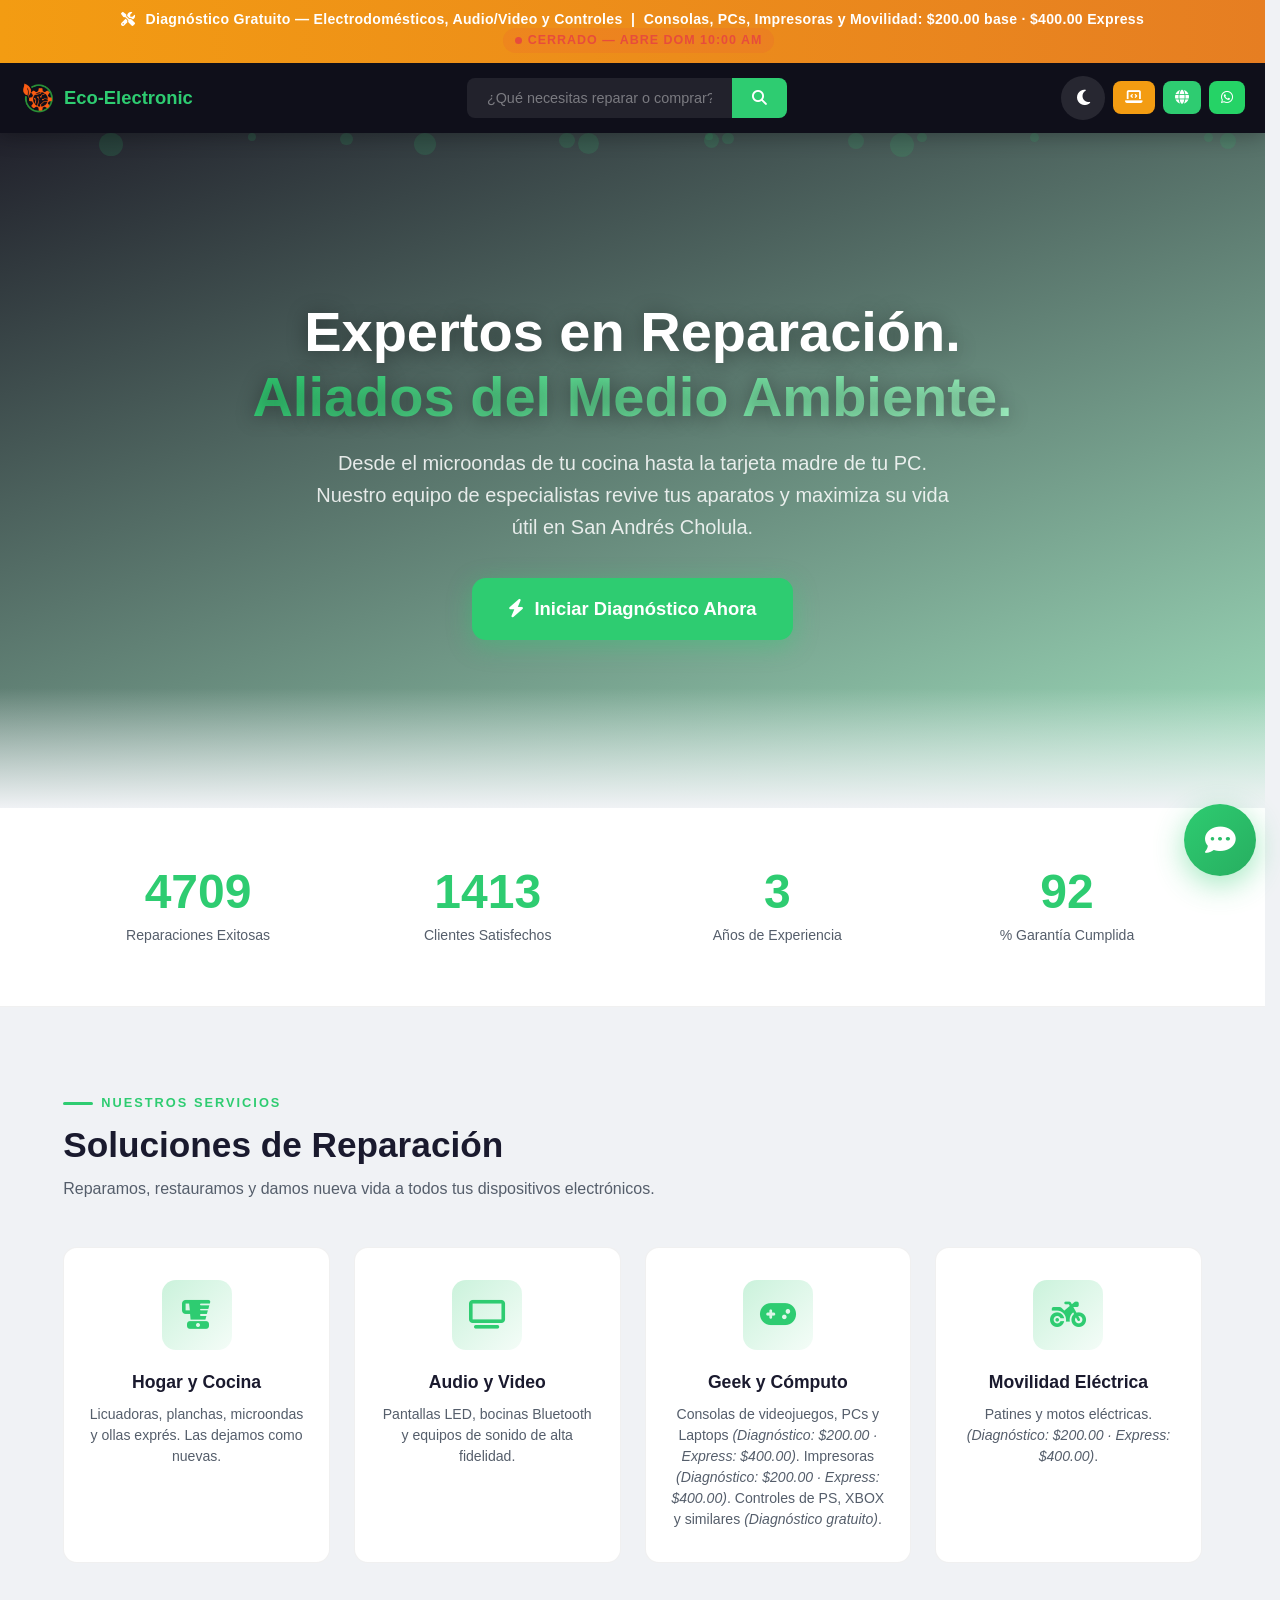
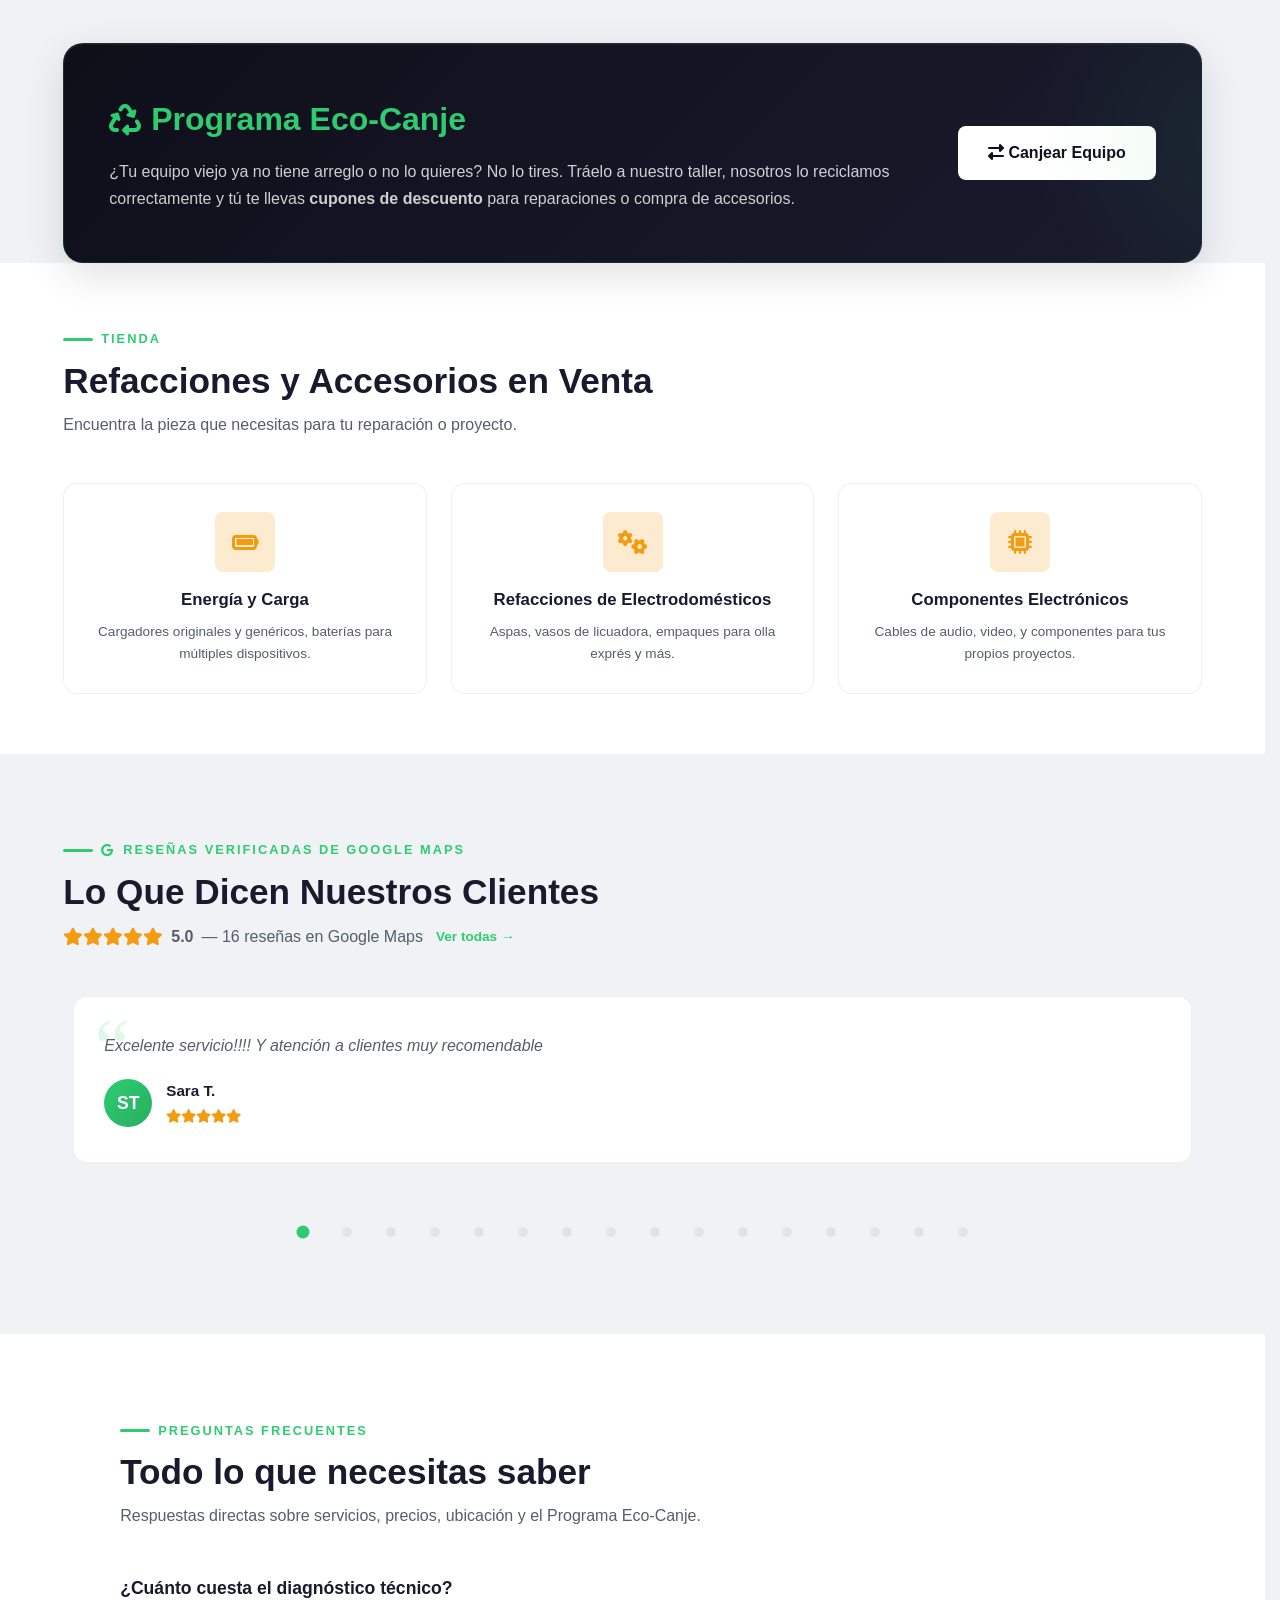
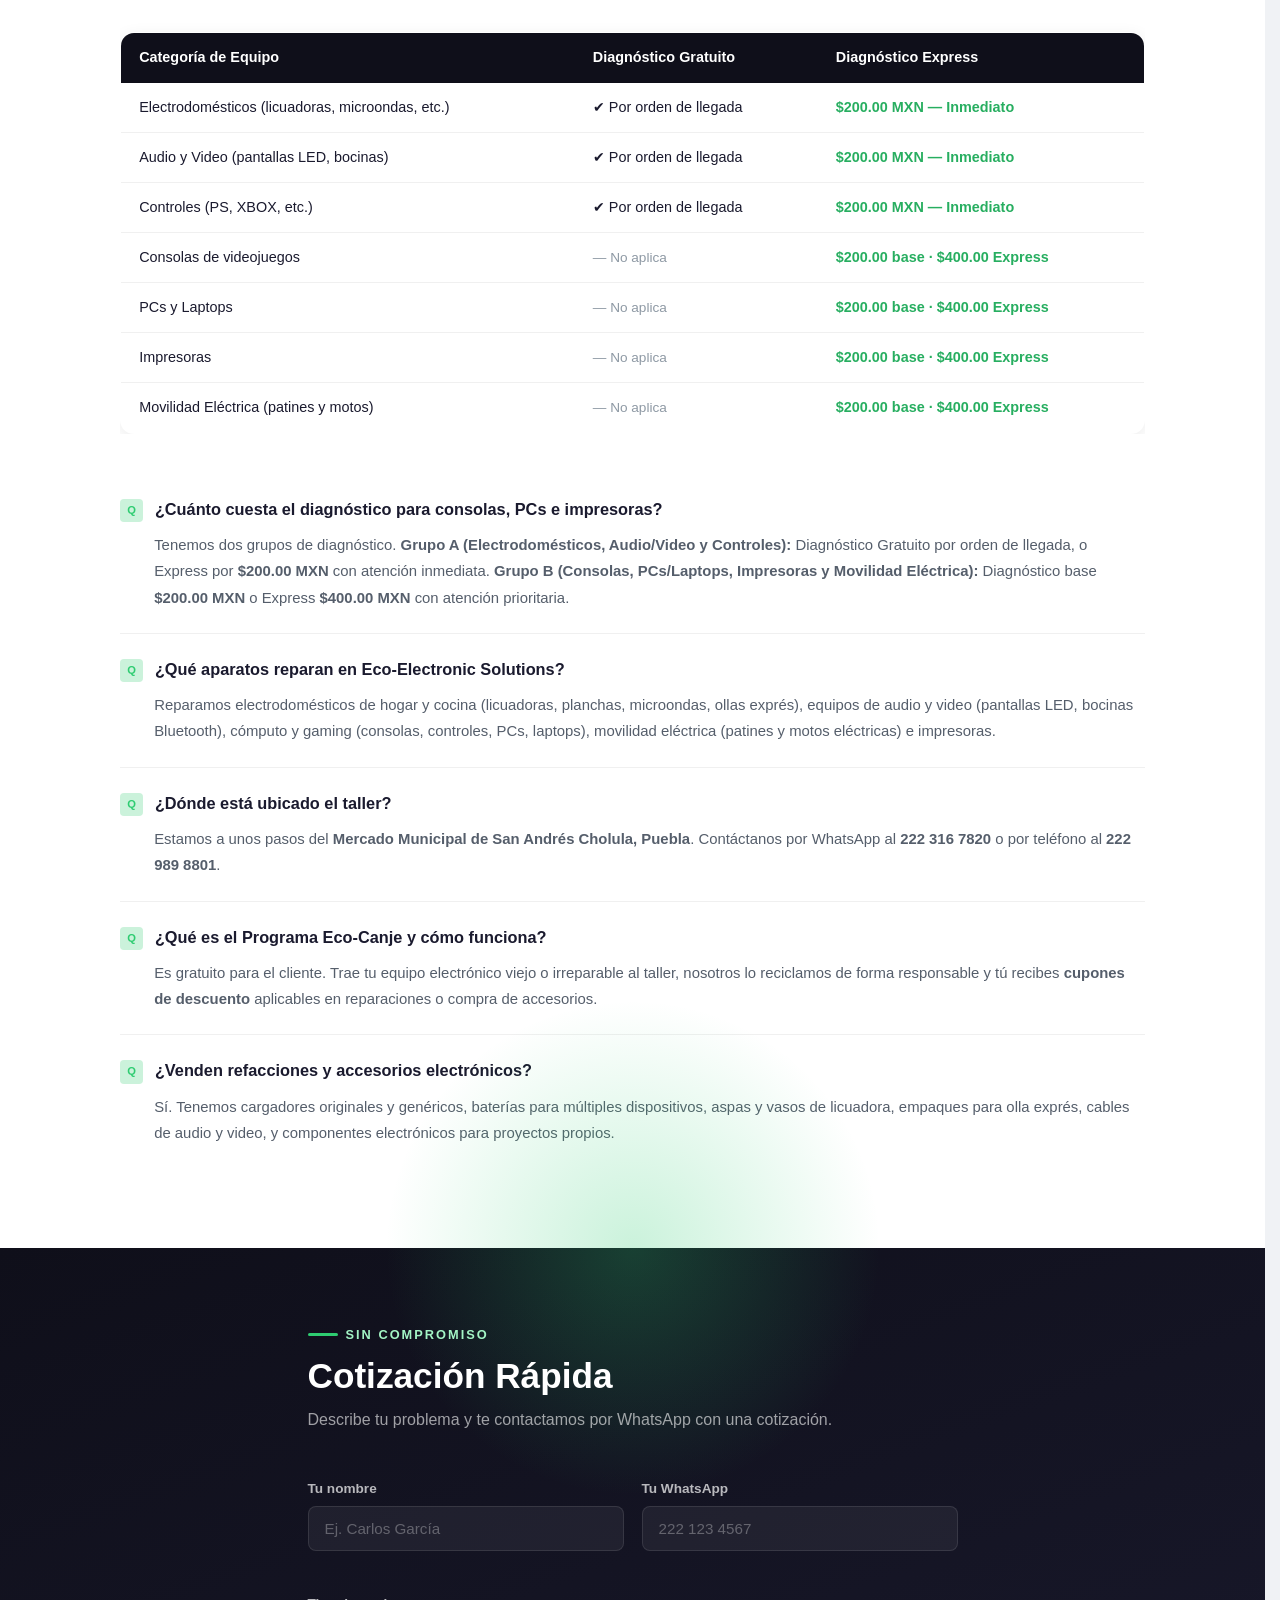
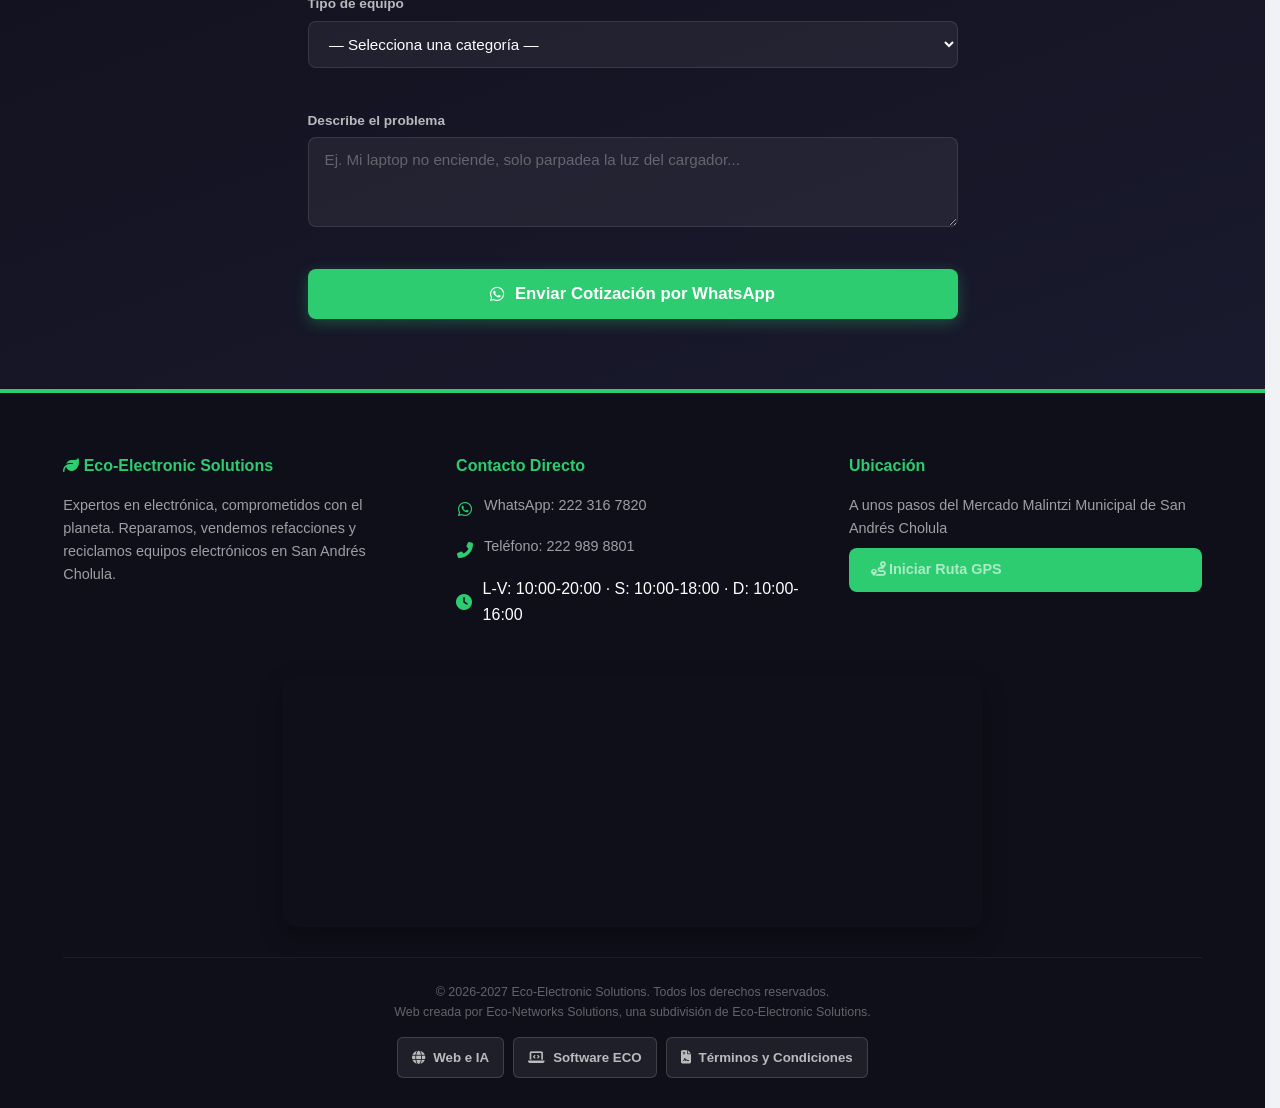
==== commit 4e1c4145: "dalia" ====
--- a/index.html
+++ b/index.html
@@ -289,10 +289,11 @@
 
         html {
             scroll-behavior: smooth;
+            scrollbar-gutter: stable;
             /* Recorta desbordes sin crear un contenedor que anule position: sticky. */
             overflow-x: hidden;
             overflow-x: clip;
-        }
+        }
 
         body {
             font-family: 'Inter', -apple-system, BlinkMacSystemFont, 'Segoe UI', sans-serif;
@@ -303,8 +304,13 @@
             overflow-x: hidden;
             overflow-x: clip;
             /* Asegurar que el body no exceda el ancho del viewport */
-            max-width: 100vw;
-        }
+            max-width: 100vw;
+        }
+        html.chat-open,
+        body.chat-open {
+            overflow: hidden;
+            overscroll-behavior: none;
+        }
 
         /* Prevenir que CUALQUIER elemento cause overflow horizontal */
         *, *::before, *::after {
@@ -1515,7 +1521,7 @@
         }
 
         /* Burbuja proactiva sobre el botón del chat */
-        .chat-proactive-bubble {
+        .chat-proactive-bubble {
             position: fixed;
             bottom: 115px;
             right: 24px;
@@ -1544,25 +1550,50 @@
             border-right: 8px solid transparent;
             border-top: 8px solid var(--border-color);
         }
-        .chat-proactive-bubble .bubble-close {
-            position: absolute;
-            top: -8px;
-            right: -8px;
-            width: 20px;
-            height: 20px;
-            background: var(--bg-surface);
-            border: 1px solid var(--border-color);
-            border-radius: 50%;
-            display: flex;
+        .chat-proactive-bubble .bubble-close {
+            position: absolute;
+            top: -16px;
+            right: -16px;
+            width: 44px;
+            height: 44px;
+            background: transparent;
+            border: 0;
+            border-radius: 50%;
+            display: flex;
             align-items: center;
             justify-content: center;
-            font-size: 10px;
+            font-size: 0;
             font-family: inherit;
             padding: 0;
+            cursor: default;
+            color: var(--text-secondary);
+        }
+        .chat-proactive-bubble .bubble-close::before {
+            content: '×';
+            width: 24px;
+            height: 24px;
+            display: flex;
+            align-items: center;
+            justify-content: center;
+            border-radius: 50%;
+            border: 1px solid var(--border-color);
+            background: var(--bg-surface);
+            font-size: 12px;
+        }
+        .chat-proactive-bubble .bubble-close:hover { color: var(--text-primary); }
+        .chat-proactive-bubble .bubble-open {
+            all: unset;
+            display: block;
+            color: inherit;
+            font: inherit;
+            line-height: inherit;
             cursor: pointer;
-            color: var(--text-secondary);
-        }
-        .chat-proactive-bubble .bubble-close:hover { color: var(--text-primary); }
+        }
+        .chat-proactive-bubble .bubble-open:focus-visible {
+            outline: 3px solid var(--primary);
+            outline-offset: 4px;
+            border-radius: 6px;
+        }
 
         /* Burbuja de mantenimiento (servidor offline) */
         .chat-proactive-bubble.maintenance {
@@ -1639,14 +1670,15 @@
             transform: translateY(0) scale(1);
         }
 
-        .chat-header {
+        .chat-header {
             background: linear-gradient(135deg, var(--nav-bg), var(--nav-bg-2));
             color: white;
             padding: 18px 20px;
-            display: flex;
-            align-items: center;
-            gap: 12px;
-        }
+            display: flex;
+            align-items: center;
+            gap: 12px;
+            flex-shrink: 0;
+        }
         .chat-header-avatar {
             width: 42px;
             height: 42px;
@@ -1655,11 +1687,12 @@
             overflow: hidden;
             flex-shrink: 0;
         }
-        .chat-header-avatar img {
+        .chat-header-avatar img {
             width: 100%;
             height: 100%;
-            object-fit: cover;
-        }
+            object-fit: cover;
+        }
+        .chat-header-info { flex: 1 1 auto; min-width: 0; }
         .chat-header-info h4 { font-size: 1rem; font-weight: 700; margin: 0; }
         .chat-header-info p { font-size: 0.78rem; color: rgba(255,255,255,0.6); margin: 0; }
         .close-chat {
@@ -1679,15 +1712,16 @@
         }
         .close-chat:hover { background: rgba(255,255,255,0.2); }
 
-        .chat-body {
+        .chat-body {
             height: 350px;
             padding: 18px;
             overflow-y: auto;
             display: flex;
             flex-direction: column;
-            gap: 12px;
-            background: var(--bg-surface-alt);
-        }
+            gap: 12px;
+            background: var(--bg-surface-alt);
+            overscroll-behavior: contain;
+        }
 
         .chat-bubble {
             max-width: 82%;
@@ -1772,8 +1806,9 @@
             padding: 14px;
             background: var(--bg-surface);
             border-top: 1px solid var(--border-color);
-            display: flex;
+            display: flex;
             gap: 8px;
+            flex-shrink: 0;
         }
         .dalia-turnstile {
             min-height: 0;
@@ -1781,6 +1816,9 @@
             background: var(--bg-surface);
             display: flex;
             justify-content: center;
+            align-items: center;
+            width: 100%;
+            flex: 0 0 auto;
         }
         .chat-input {
             flex-grow: 1;
@@ -1795,7 +1833,11 @@
             transition: border-color 0.3s;
             min-height: 44px;
         }
-        .chat-input:focus { border-color: var(--primary); }
+        .chat-input:focus { border-color: var(--primary); }
+        .chat-input:focus-visible {
+            outline: 3px solid color-mix(in srgb, var(--primary) 45%, transparent);
+            outline-offset: 2px;
+        }
         .chat-send {
             background: var(--primary);
             color: white;
@@ -1838,24 +1880,28 @@
 
         /* ============================================================
            RESPONSIVE — COBERTURA COMPLETA MOBILE-FIRST
-           Breakpoints: 1024 / 768 / 600 / 480 / 380
-           ============================================================ */
-
-        /* ── Tablet grande / Laptop pequeña ─────────────────────── */
-        @media (max-width: 1024px) {
-            .stats-grid { grid-template-columns: repeat(2, 1fr); }
-            .grid-services { grid-template-columns: repeat(2, 1fr); }
-            .form-row { grid-template-columns: 1fr; }
-            .navbar { padding-inline: 20px; }
-            .logo { font-size: 1.15rem; }
-            .logo span { display: none; }
-            .search-bar { flex: 1 1 180px; min-width: 0; max-width: 320px; margin: 0 12px; }
-            .nav-actions { gap: 8px; flex: 0 0 auto; }
-            .btn-software-nav,
-            .btn-whatsapp-nav { padding: 9px 12px; }
-            .btn-software-nav span,
-            .btn-whatsapp-nav span { display: none; }
-        }
+           Breakpoints: 1280 / 1024 / 768 / 600 / 480 / 380
+           ============================================================ */
+
+        /* ── Navegación compacta en laptop ───────────────────────── */
+        @media (max-width: 1280px) {
+            .navbar { padding-inline: 20px; }
+            .logo { font-size: 1.15rem; }
+            .logo span { display: none; }
+            .search-bar { flex: 1 1 180px; min-width: 0; max-width: 320px; margin: 0 12px; }
+            .nav-actions { gap: 8px; flex: 0 0 auto; }
+            .btn-software-nav,
+            .btn-whatsapp-nav { padding: 9px 12px; }
+            .btn-software-nav span,
+            .btn-whatsapp-nav span { display: none; }
+        }
+
+        /* ── Tablet grande / Laptop pequeña ─────────────────────── */
+        @media (max-width: 1024px) {
+            .stats-grid { grid-template-columns: repeat(2, 1fr); }
+            .grid-services { grid-template-columns: repeat(2, 1fr); }
+            .form-row { grid-template-columns: 1fr; }
+        }
 
         /* ── Tablet ──────────────────────────────────────────────── */
         @media (max-width: 768px) {
@@ -1950,17 +1996,25 @@
             .section { padding: 36px 16px; }
             .section-header { margin-bottom: 22px; }
 
-            /* Chat fullscreen */
-            .chatbot-window {
-                top: 0; bottom: 0; left: 0; right: 0;
-                width: 100vw; max-width: 100vw;
-                height: 100dvh;
-                border-radius: 0;
-                border: none;
-                transform: translateY(100%);
-            }
-            .chatbot-window.active { transform: translateY(0); }
-            .chat-body { flex-grow: 1; height: auto; min-height: 0; }
+            /* Chat fullscreen */
+            .chatbot-window {
+                inset: 0;
+                width: auto; max-width: none;
+                height: 100dvh;
+                border-radius: 0;
+                border: none;
+                transform: translateY(100%);
+            }
+            .chatbot-window.active { transform: translateY(0); }
+            .chat-body { flex-grow: 1; height: auto; min-height: 0; }
+            .chat-header { padding-top: calc(18px + env(safe-area-inset-top)); }
+            .chat-footer { padding-bottom: calc(14px + env(safe-area-inset-bottom)); }
+            .chat-input,
+            .form-group input,
+            .form-group select,
+            .form-group textarea { font-size: 16px; }
+            body.chat-open { overflow: hidden; touch-action: none; }
+            body.chat-open .chat-body { touch-action: pan-y; }
 
             /* Chatbot button */
             .chatbot-btn { bottom: 16px; right: 16px; width: 62px; height: 62px; font-size: 1.55rem; }
@@ -1986,24 +2040,54 @@
         }
 
         /* ── Móvil pequeño (iPhone SE, Galaxy A) ─────────────────── */
-        @media (max-width: 480px) {
+        @media (max-width: 480px) {
             .stats-grid { grid-template-columns: repeat(2, 1fr); gap: 8px; }
             .parts-grid { grid-template-columns: 1fr !important; }
             .grid-services { grid-template-columns: 1fr; }
             .hero-cta { width: 100%; justify-content: center; padding: 13px 20px; }
             .eco-banner { margin: 0 8px; }
-            .section { padding: 30px 14px; }
-            .navbar { padding: 0 12px; }
-        }
+            .section { padding: 30px 14px; }
+            .navbar { padding: 0 12px; }
+            .top-banner { font-size: 0.72rem; padding: 6px 10px; line-height: 1.3; }
+            .status-badge { display: flex; width: max-content; margin: 6px auto 0; }
+        }
 
         /* ── Móvil muy pequeño (< 380px) ─────────────────────────── */
-        @media (max-width: 380px) {
-            .stats-grid { grid-template-columns: repeat(2, 1fr); }
-            .chatbot-btn { width: 56px; height: 56px; font-size: 1.35rem; }
-            .hero-content h1 { font-size: 1.4rem; }
-            .logo { font-size: 1rem; }
-            .section { padding: 24px 12px; }
-        }
+        @media (max-width: 380px) {
+            .stats-grid { grid-template-columns: repeat(2, 1fr); }
+            .chatbot-btn { width: 56px; height: 56px; font-size: 1.35rem; }
+            .logo { font-size: 1rem; }
+            .section { padding: 24px 12px; }
+            .dalia-turnstile { padding-inline: 8px; }
+        }
+
+        /* Chat a pantalla completa cuando una ventana apaisada es baja. */
+        @media (max-height: 620px) and (max-width: 900px) {
+            .chatbot-window {
+                inset: 0;
+                width: auto; max-width: none;
+                height: 100dvh;
+                border-radius: 0;
+                border: none;
+                transform: translateY(100%);
+            }
+            .chatbot-window.active { transform: translateY(0); }
+            .chat-body { flex-grow: 1; height: auto; min-height: 0; }
+            .chat-header { padding-top: calc(18px + env(safe-area-inset-top)); }
+            .chat-footer { padding-bottom: calc(14px + env(safe-area-inset-bottom)); }
+            body.chat-open { overflow: hidden; touch-action: none; }
+            body.chat-open .chat-body { touch-action: pan-y; }
+        }
+
+        @media (prefers-reduced-motion: reduce) {
+            html { scroll-behavior: auto; }
+            *, *::before, *::after {
+                animation-duration: 0.01ms !important;
+                animation-iteration-count: 1 !important;
+                transition-duration: 0.01ms !important;
+                scroll-behavior: auto !important;
+            }
+        }
     </style>
 </head>
 
@@ -2037,13 +2121,13 @@
             <button class="dark-toggle" id="dark-toggle" aria-label="Cambiar tema">
                 <i class="fas fa-moon"></i>
             </button>
-            <a href="./software-eco.html" class="btn-software-nav" title="Conoce las aplicaciones de ECO-ELECTRONIC Solutions">
+            <a href="./software-eco.html" class="btn-software-nav" title="Conoce las aplicaciones de ECO-ELECTRONIC Solutions" aria-label="Software ECO">
                 <i class="fas fa-laptop-code"></i> <span>Software ECO</span>
             </a>
-            <a href="./soluciones-digitales.html" class="btn-software-nav btn-digital-nav" title="Conoce nuestras páginas web, soluciones de IA y aplicaciones">
+            <a href="./soluciones-digitales.html" class="btn-software-nav btn-digital-nav" title="Conoce nuestras páginas web, soluciones de IA y aplicaciones" aria-label="Web e IA">
                 <i class="fas fa-globe"></i> <span>Web e IA</span>
             </a>
-            <a href="https://wa.me/522223167820?text=Hola%2C%20quiero%20solicitar%20una%20cotizaci%C3%B3n%20con%20ECO%20Electronic%20Solutions.%20El%20equipo%2C%20refacci%C3%B3n%20o%20componente%20que%20necesito%20es%3A%20" class="btn-whatsapp-nav" target="_blank">
+            <a href="https://wa.me/522223167820?text=Hola%2C%20quiero%20solicitar%20una%20cotizaci%C3%B3n%20con%20ECO%20Electronic%20Solutions.%20El%20equipo%2C%20refacci%C3%B3n%20o%20componente%20que%20necesito%20es%3A%20" class="btn-whatsapp-nav" target="_blank" aria-label="Cotizar por WhatsApp">
                 <i class="fab fa-whatsapp"></i> <span>Cotiza Ahora</span>
             </a>
             <button class="hamburger" id="hamburger" aria-label="Abrir menú" aria-controls="mobile-drawer" aria-expanded="false">
@@ -3061,7 +3145,22 @@
         let isChatOpen = false;
         let isTyping = false;
         let messagesState = [];
+        let chatFocusTimer = null;
         const chatRenderer = window.EcoChatRenderer;
+        const inertedForChat = new Set();
+
+        function setChatBackgroundInert(enabled) {
+            if (enabled) {
+                [...document.body.children].forEach(element => {
+                    if (element === chatWindow || element.tagName === 'SCRIPT' || element.hasAttribute('inert')) return;
+                    element.setAttribute('inert', '');
+                    inertedForChat.add(element);
+                });
+                return;
+            }
+            inertedForChat.forEach(element => element.removeAttribute('inert'));
+            inertedForChat.clear();
+        }
 
         function appendMessage(msg, type, id = null) {
             return chatRenderer.renderPlainMessage(chatBody, msg, type, id);
@@ -3262,16 +3361,17 @@
             vibrateSubtle();
             if (_audioUnlocked) playNotificationChime();
 
-            // Abrir chat al hacer clic en la burbuja
-            proactiveBubble.addEventListener('click', (e) => {
-                if (e.target.id === 'bubble-close-btn') {
-                    proactiveBubble.remove();
-                    proactiveBubble = null;
-                    _bubbleDismissCount++;
-                    _saveDismissCount();
-                    return;
-                }
-                proactiveBubble.remove();
+            // Abrir chat al hacer clic en la burbuja
+            proactiveBubble.addEventListener('click', (e) => {
+                if (e.target.closest('#bubble-close-btn')) {
+                    proactiveBubble.remove();
+                    proactiveBubble = null;
+                    _bubbleDismissCount++;
+                    _saveDismissCount();
+                    return;
+                }
+                if (!e.target.closest('.bubble-open')) return;
+                proactiveBubble.remove();
                 proactiveBubble = null;
                 toggleBtn.click();
             });
@@ -3323,26 +3423,56 @@
                 chatWindow.setAttribute('aria-hidden', 'false');
                 toggleBtn.setAttribute('aria-expanded', 'true');
                 toggleBtn.style.display = 'none';
-                setTimeout(() => chatInput.focus(), 300);
-            } else {
-                closeChatFn();
-            }
+                document.body.classList.add('chat-open');
+                document.documentElement.classList.add('chat-open');
+                setChatBackgroundInert(true);
+                clearTimeout(chatFocusTimer);
+                chatFocusTimer = setTimeout(() => {
+                    if (isChatOpen) chatInput.focus();
+                }, 300);
+            } else {
+                closeChatFn();
+            }
         });
 
         closeBtn.addEventListener('click', closeChatFn);
 
         function closeChatFn() {
             isChatOpen = false;
+            clearTimeout(chatFocusTimer);
             chatWindow.classList.remove('active');
             chatWindow.setAttribute('inert', '');
             chatWindow.setAttribute('aria-hidden', 'true');
             toggleBtn.setAttribute('aria-expanded', 'false');
             toggleBtn.style.display = 'flex';
+            document.body.classList.remove('chat-open');
+            document.documentElement.classList.remove('chat-open');
+            setChatBackgroundInert(false);
             toggleBtn.focus();
         }
 
         document.addEventListener('keydown', (event) => {
-            if (event.key === 'Escape' && isChatOpen) closeChatFn();
+            if (event.key === 'Escape' && isChatOpen) {
+                closeChatFn();
+                return;
+            }
+            if (event.key !== 'Tab' || !isChatOpen) return;
+            const focusable = [...chatWindow.querySelectorAll('button:not([disabled]), input:not([disabled]), select:not([disabled]), textarea:not([disabled]), a[href], iframe, [tabindex]:not([tabindex="-1"])')]
+                .filter(element => element.getClientRects().length > 0);
+            if (!focusable.length) {
+                event.preventDefault();
+                closeBtn.focus();
+                return;
+            }
+            const first = focusable[0];
+            const last = focusable[focusable.length - 1];
+            if (event.shiftKey && (document.activeElement === first || !chatWindow.contains(document.activeElement))) {
+                event.preventDefault();
+                last.focus();
+            } else if (!event.shiftKey && document.activeElement === last) {
+                event.preventDefault();
+                first.focus();
+            }
         });
 
         async function handleUserInput() {
@@ -3366,9 +3496,10 @@
 
             appendMessage(text, 'user');
             chatInput.value = '';
-            isTyping = true;
-            chatInput.disabled = true;
-            chatSendBtn.disabled = true;
+            isTyping = true;
+            chatInput.disabled = true;
+            chatSendBtn.disabled = true;
+            chatBody.setAttribute('aria-busy', 'true');
 
             messagesState.push({ role: 'user', content: text });
             // FIX BUG-06: evitar que messagesState crezca sin límite en sesiones largas
@@ -3435,29 +3566,27 @@
                 appendMessage(message, 'bot', botMsgId);
             } finally {
                 clearTimeout(safetyTimer);
-                isTyping = false;
-                chatInput.disabled = false;
-                chatSendBtn.disabled = false;
-                setTimeout(() => chatInput.focus(), 100);
-            }
-        }
-
-        chatSendBtn.addEventListener('click', handleUserInput);
-        chatInput.addEventListener('keypress', (e) => {
-            if (e.key === 'Enter') handleUserInput();
-        });
+                isTyping = false;
+                chatInput.disabled = false;
+                chatSendBtn.disabled = false;
+                chatBody.setAttribute('aria-busy', 'false');
+                setTimeout(() => {
+                    if (isChatOpen) chatInput.focus();
+                }, 100);
+            }
+        }
+
+        chatSendBtn.addEventListener('click', handleUserInput);
+        chatInput.addEventListener('keydown', (event) => {
+            if (event.key === 'Enter' && !event.isComposing) {
+                event.preventDefault();
+                handleUserInput();
+            }
+        });
 
     }); // end DOMContentLoaded
     </script>
 
-    <!-- Móvil: aparecer directamente en el footer (mapa + info taller) -->
-    <script>
-    if (window.innerWidth <= 768) {
-        document.documentElement.style.scrollBehavior = 'auto';
-        window.scrollTo(0, document.body.scrollHeight);
-    }
-    </script>
-
 </body>
 
 </html>
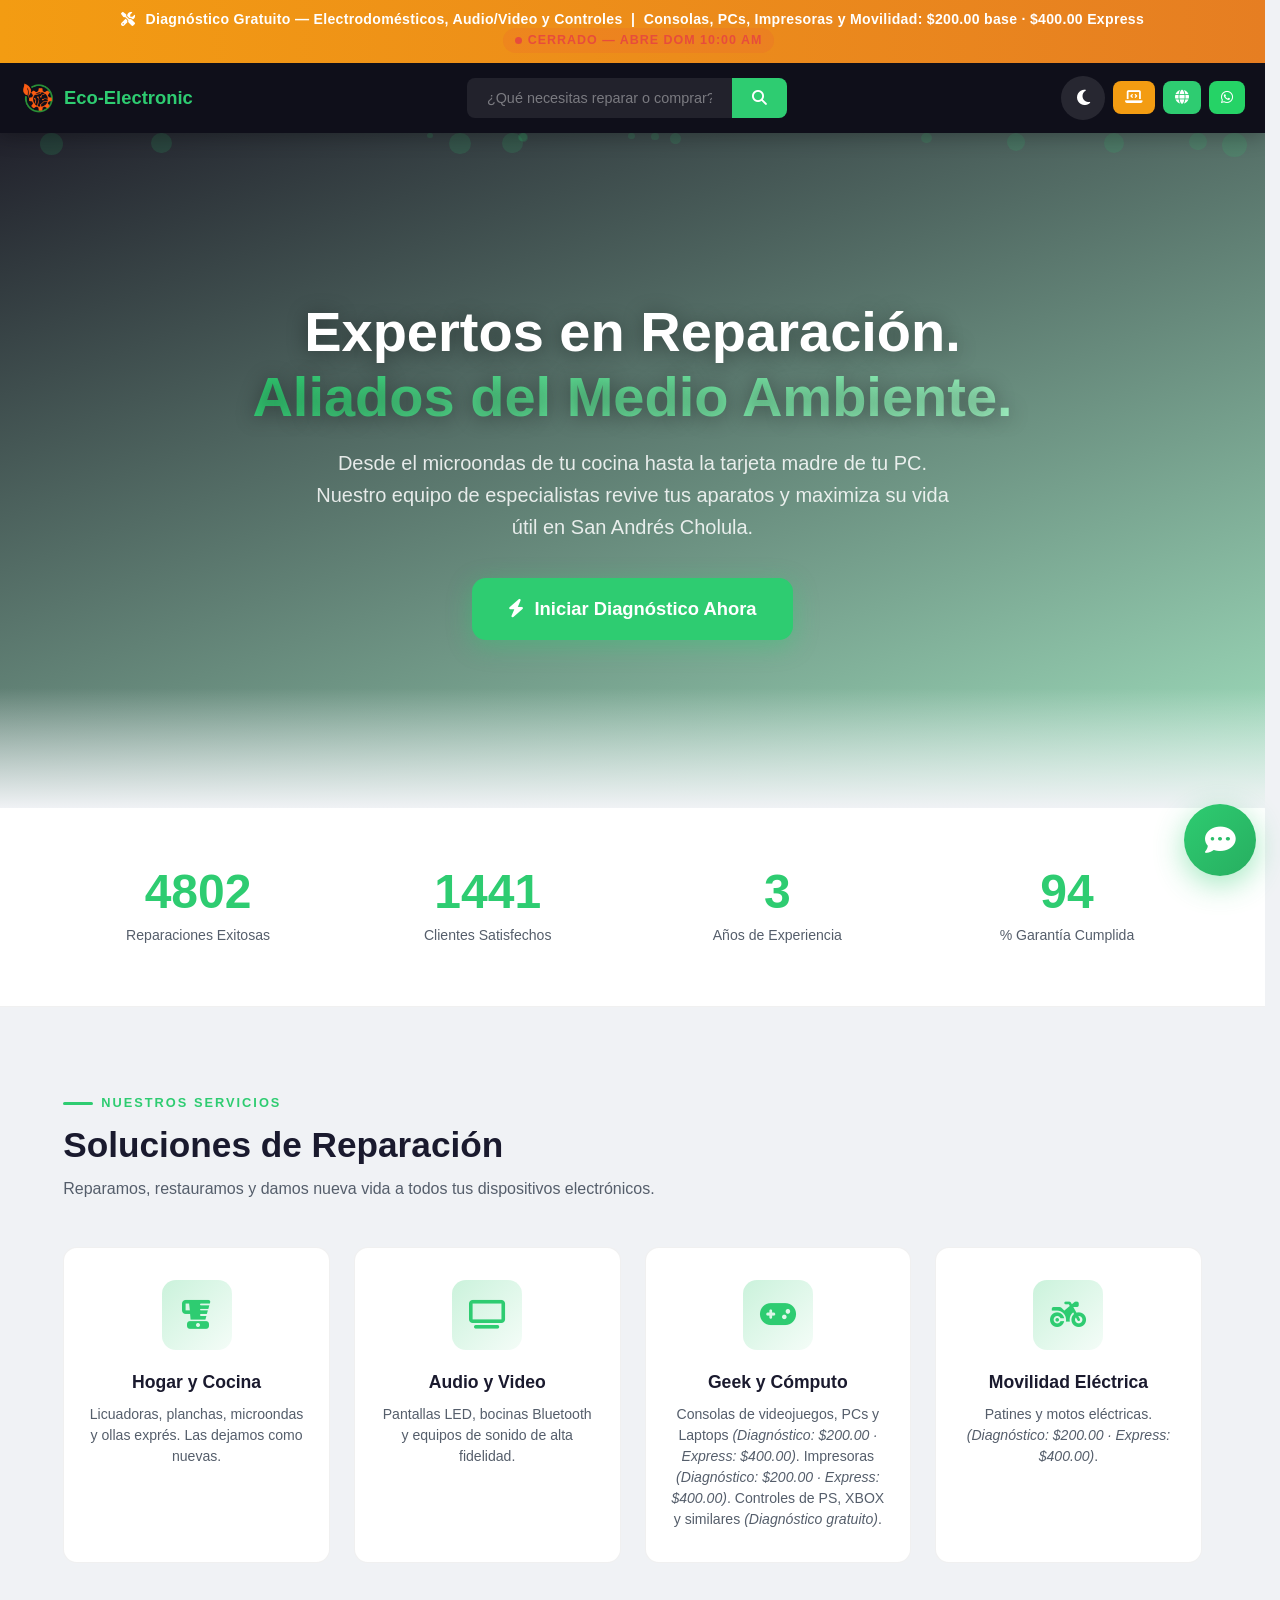
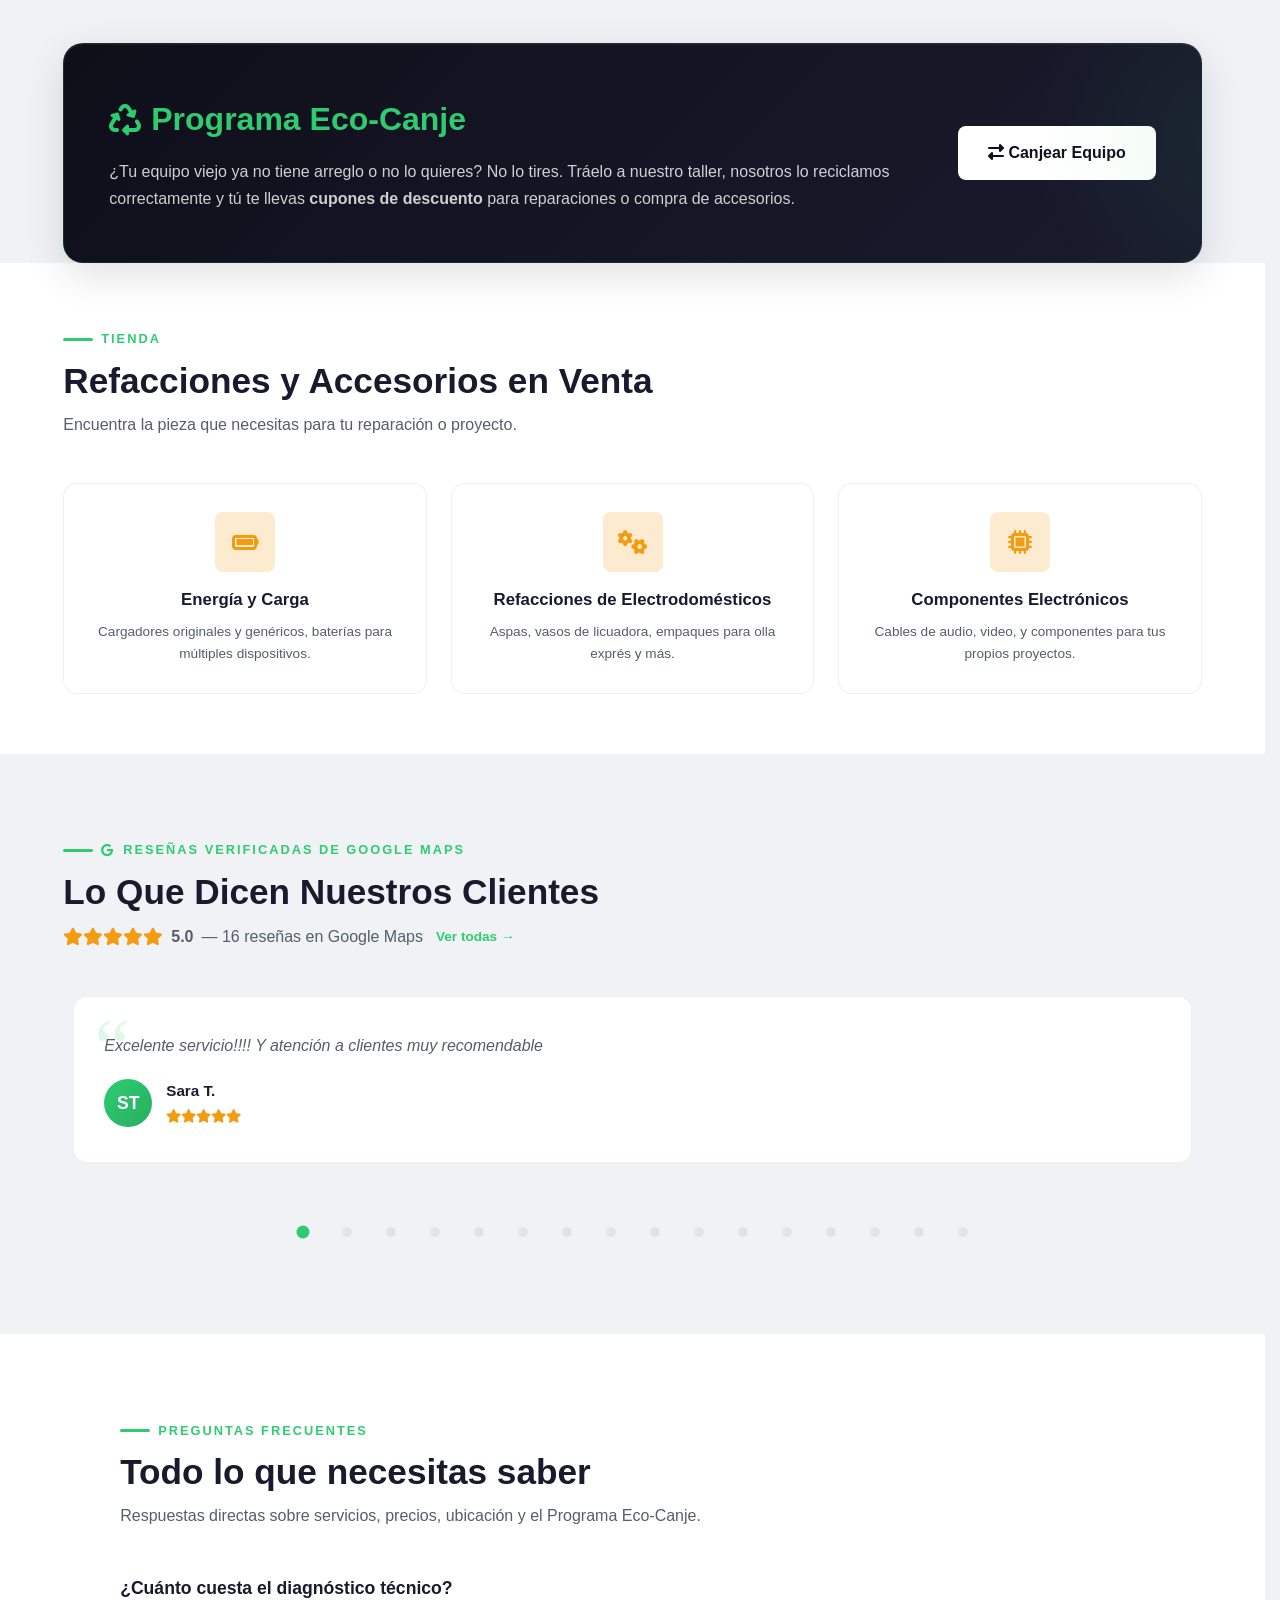
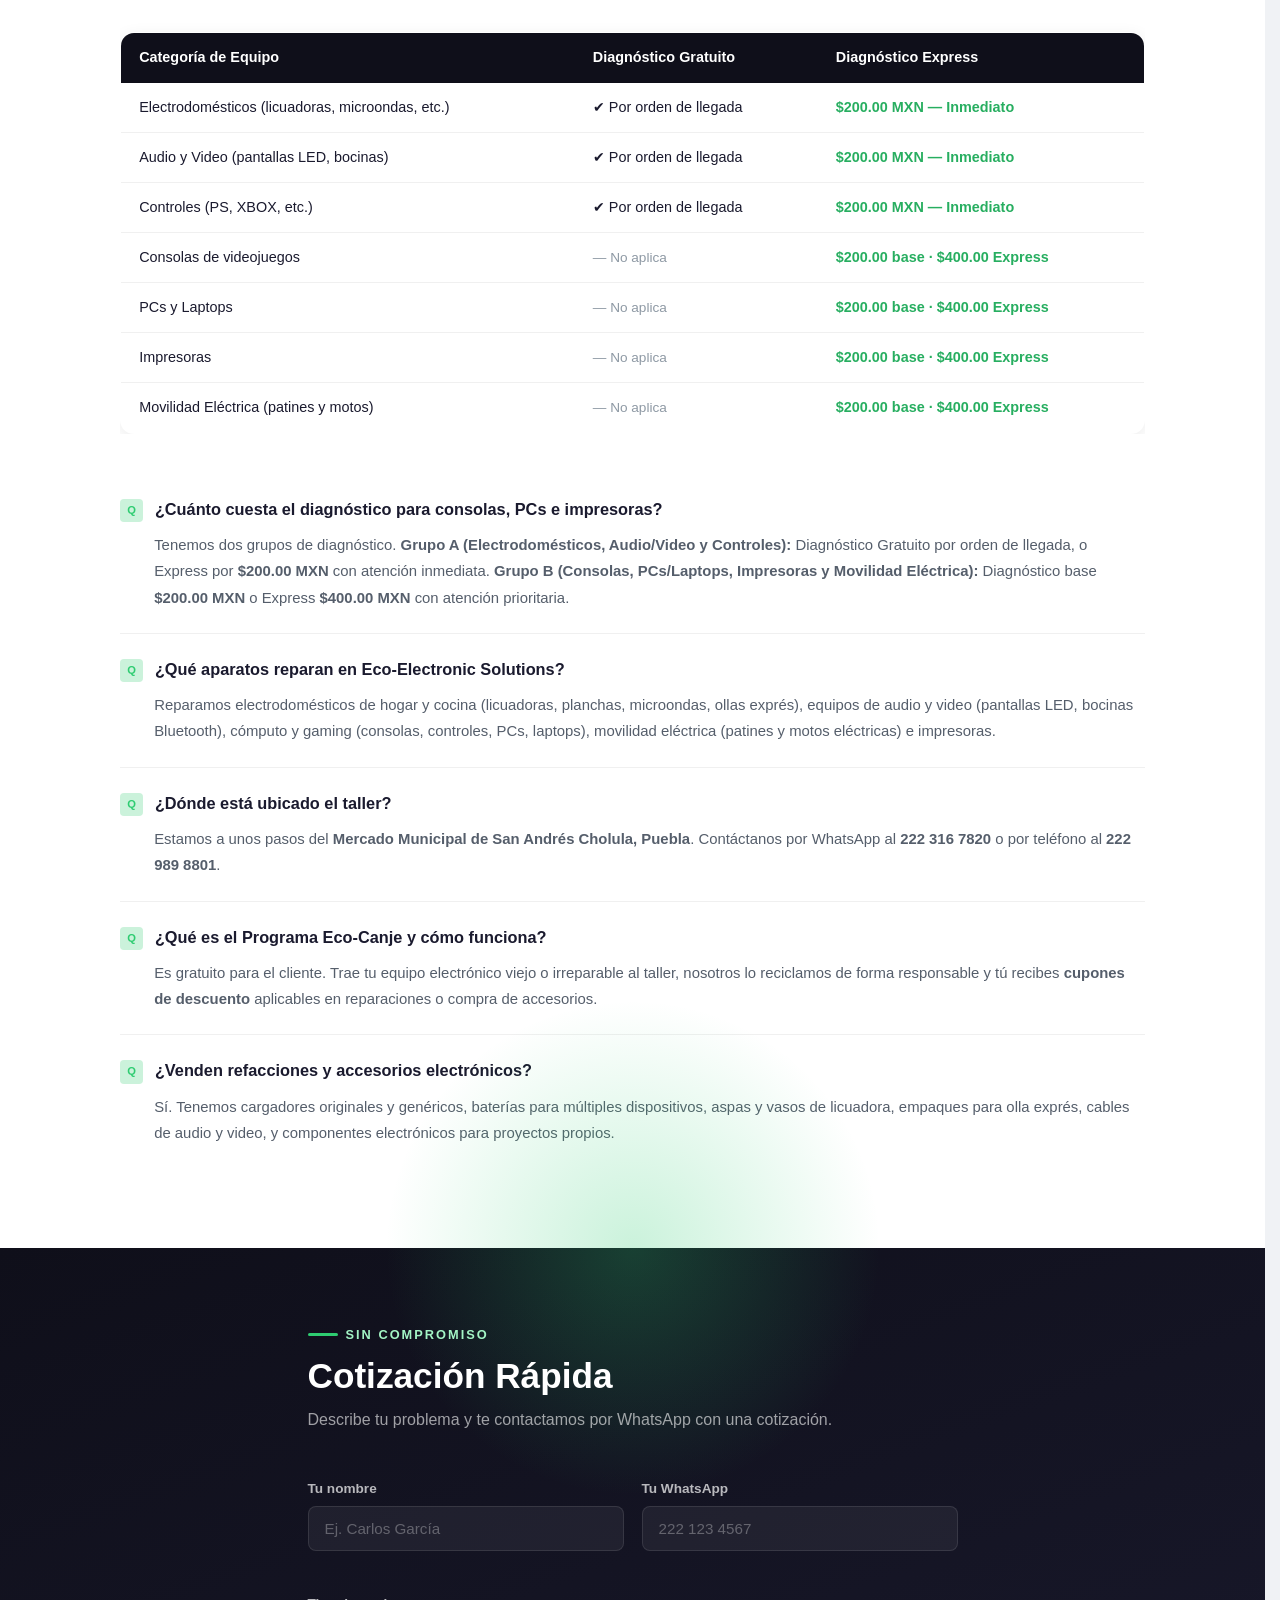
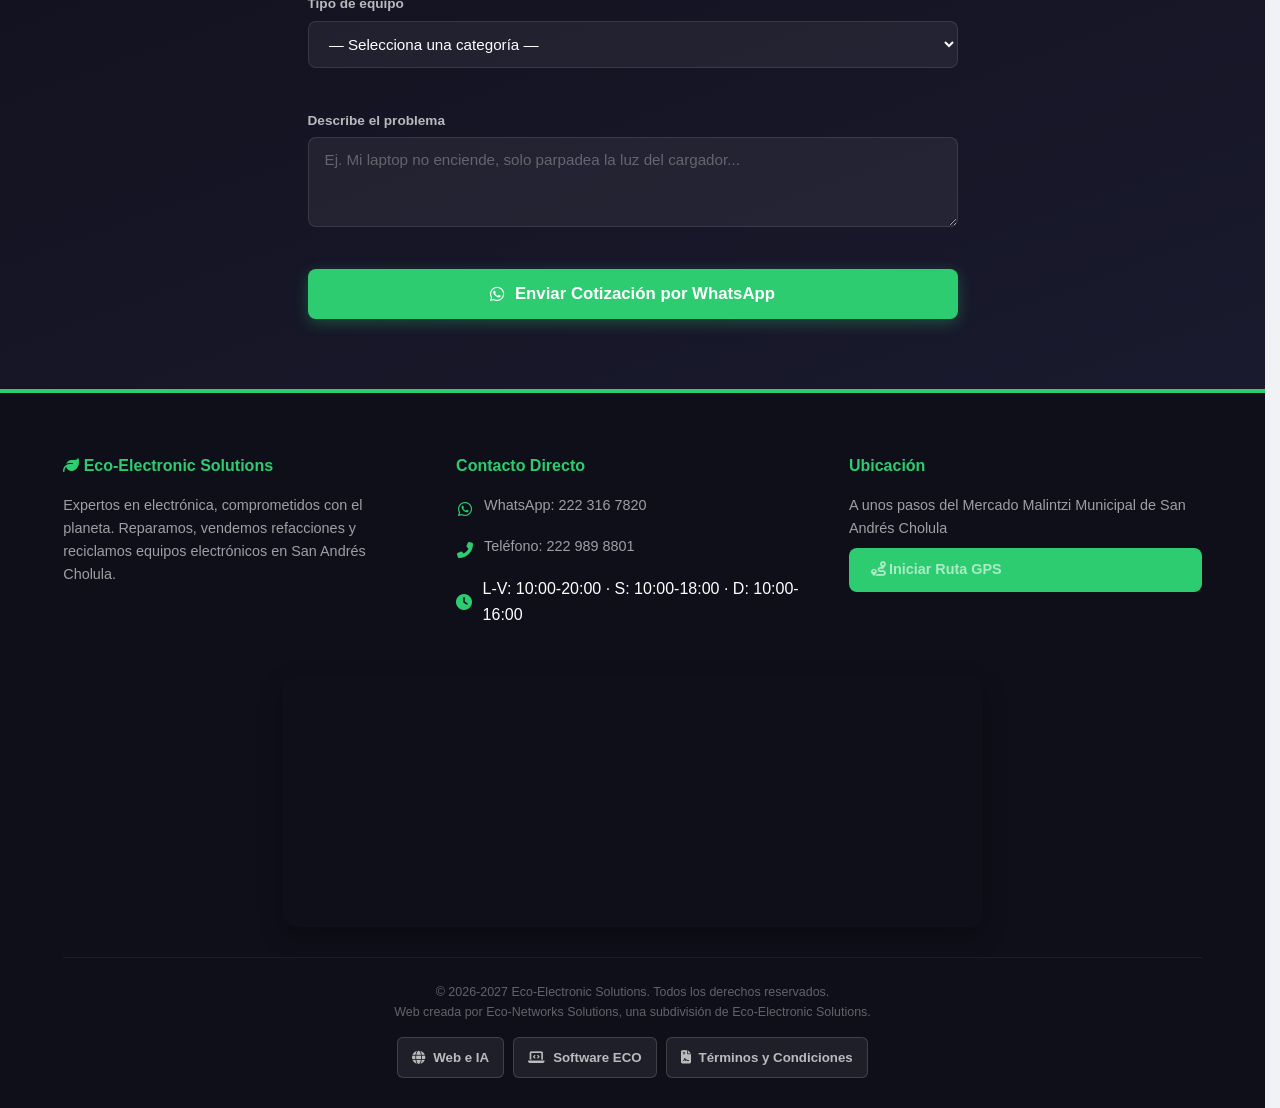
==== commit dfcd0781: "dalia" ====
--- a/index.html
+++ b/index.html
@@ -1750,9 +1750,16 @@
             font-weight: 700;
             text-decoration: underline;
             text-underline-offset: 2px;
+            overflow-wrap: anywhere;
+            touch-action: manipulation;
         }
         [data-theme="dark"] .chat-contact-link {
             color: #7be6aa;
+        }
+        .chat-contact-link:focus-visible {
+            outline: 3px solid var(--primary);
+            outline-offset: 3px;
+            border-radius: 3px;
         }
 
         /* Quick reply buttons */
@@ -1821,8 +1828,9 @@
             flex: 0 0 auto;
         }
         .chat-input {
-            flex-grow: 1;
-            border: 1px solid var(--border-color);
+            flex-grow: 1;
+            min-width: 0;
+            border: 1px solid var(--border-color);
             border-radius: 22px;
             padding: 10px 16px;
             outline: none;
@@ -2756,7 +2764,7 @@
     <!-- ============================================
          JAVASCRIPT — ALL REACTIVE LOGIC
          ============================================ -->
-    <script src="./assets/safe-dom-renderer.js"></script>
+    <script src="./assets/safe-dom-renderer.js?v=1.0.1"></script>
     <script src="./assets/dalia-chat-client.js"></script>
     <script>
     document.addEventListener('DOMContentLoaded', () => {
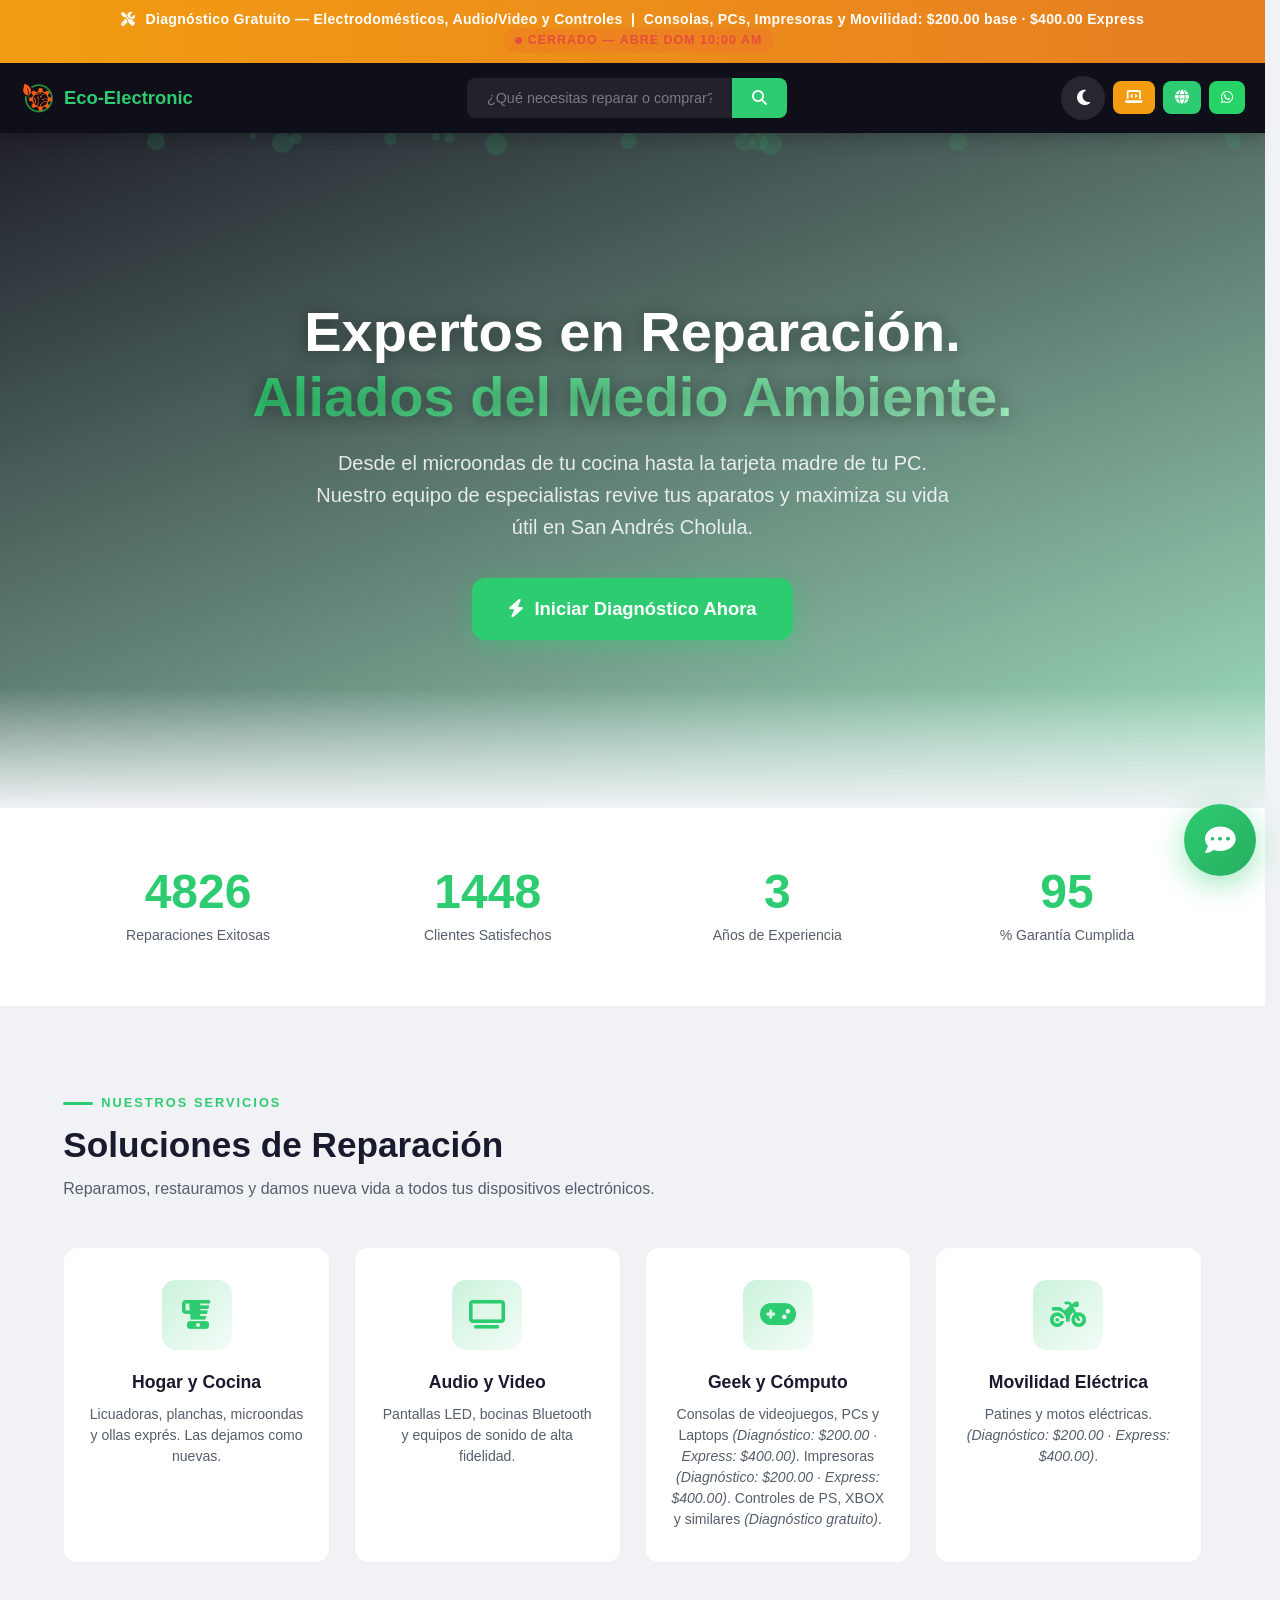
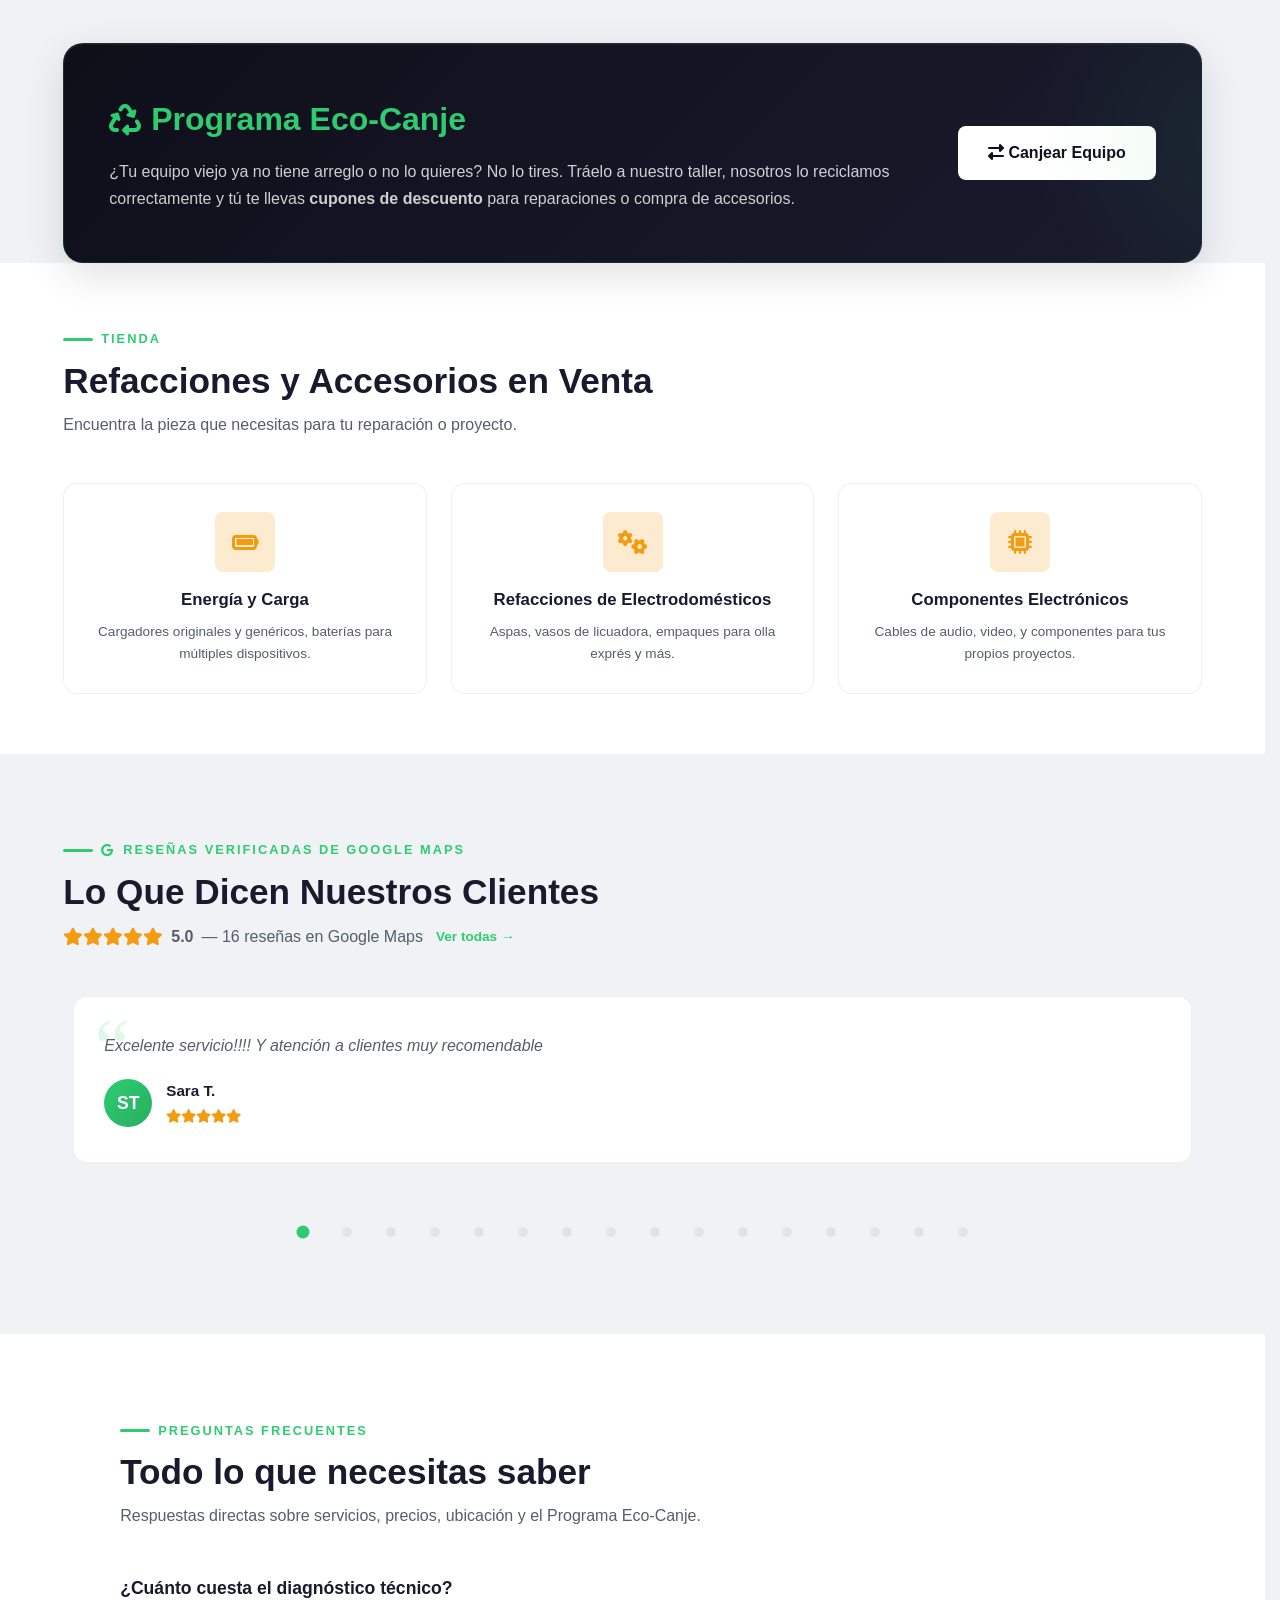
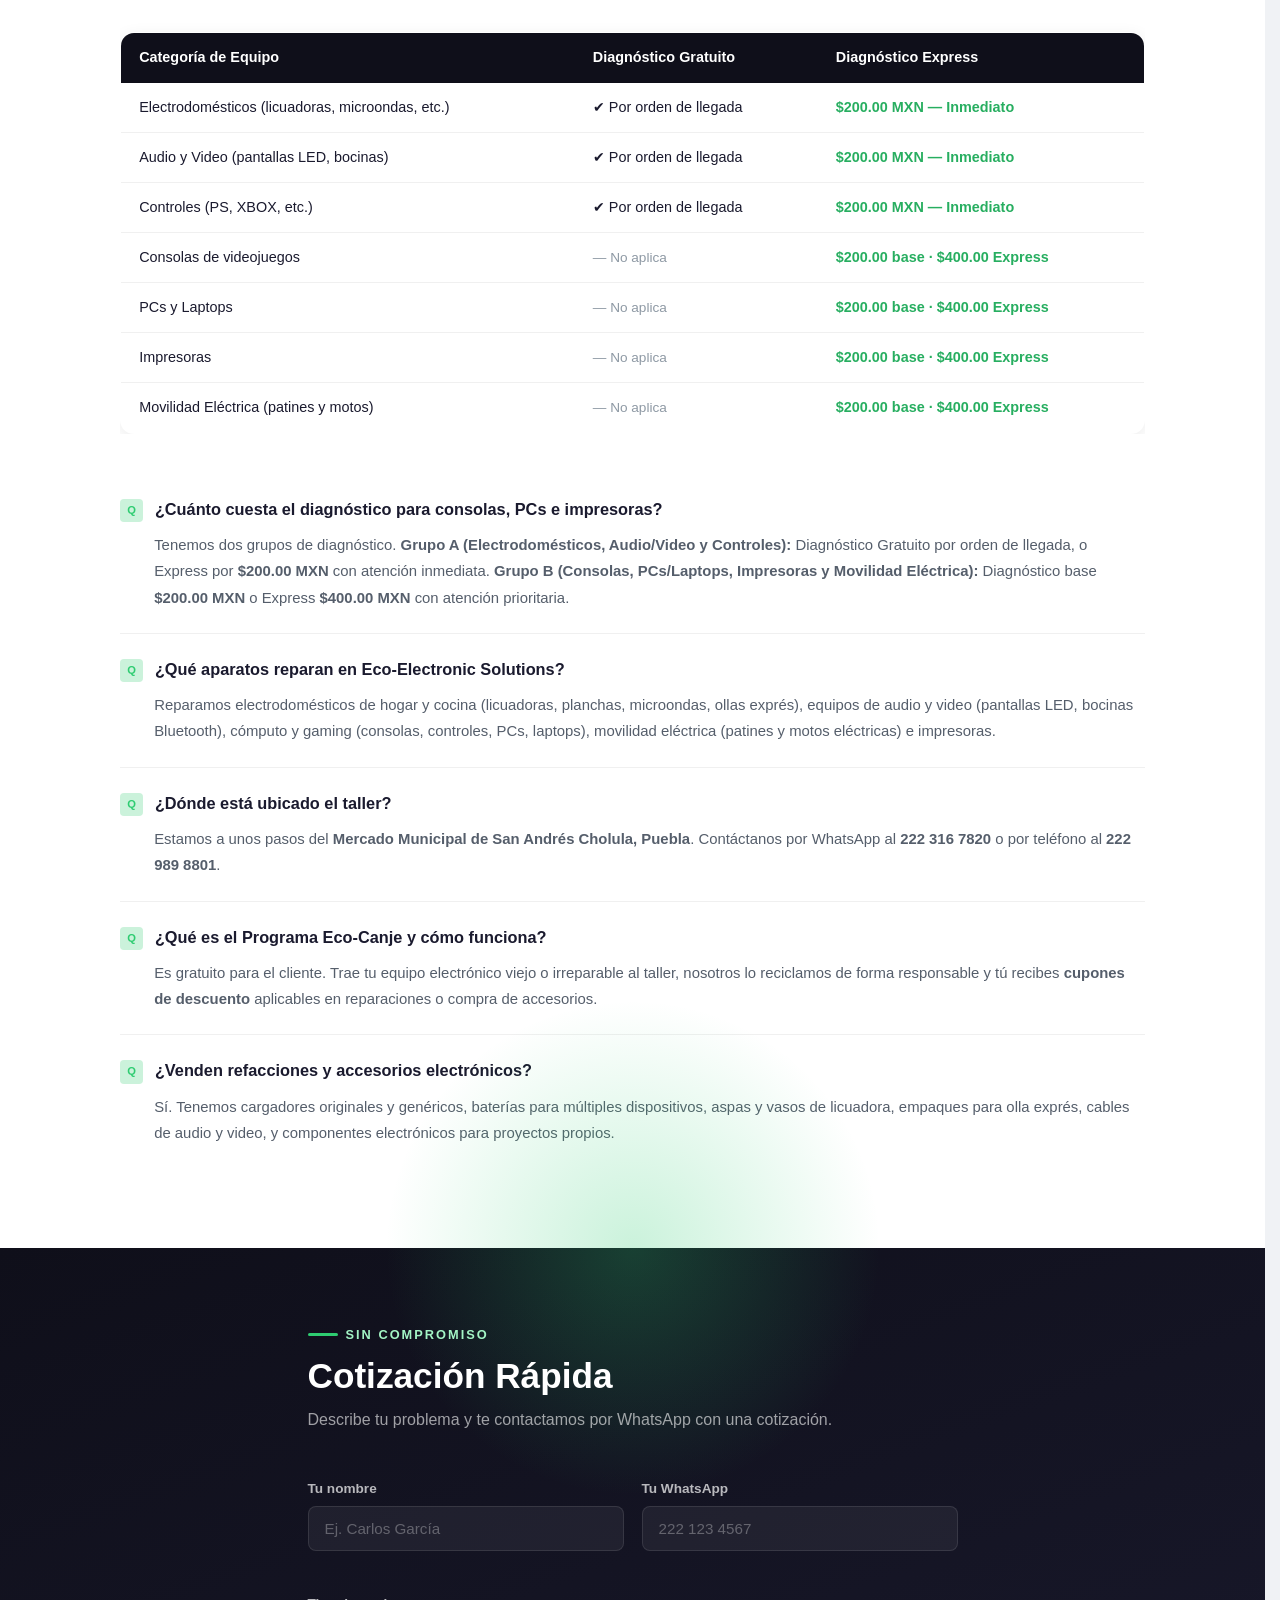
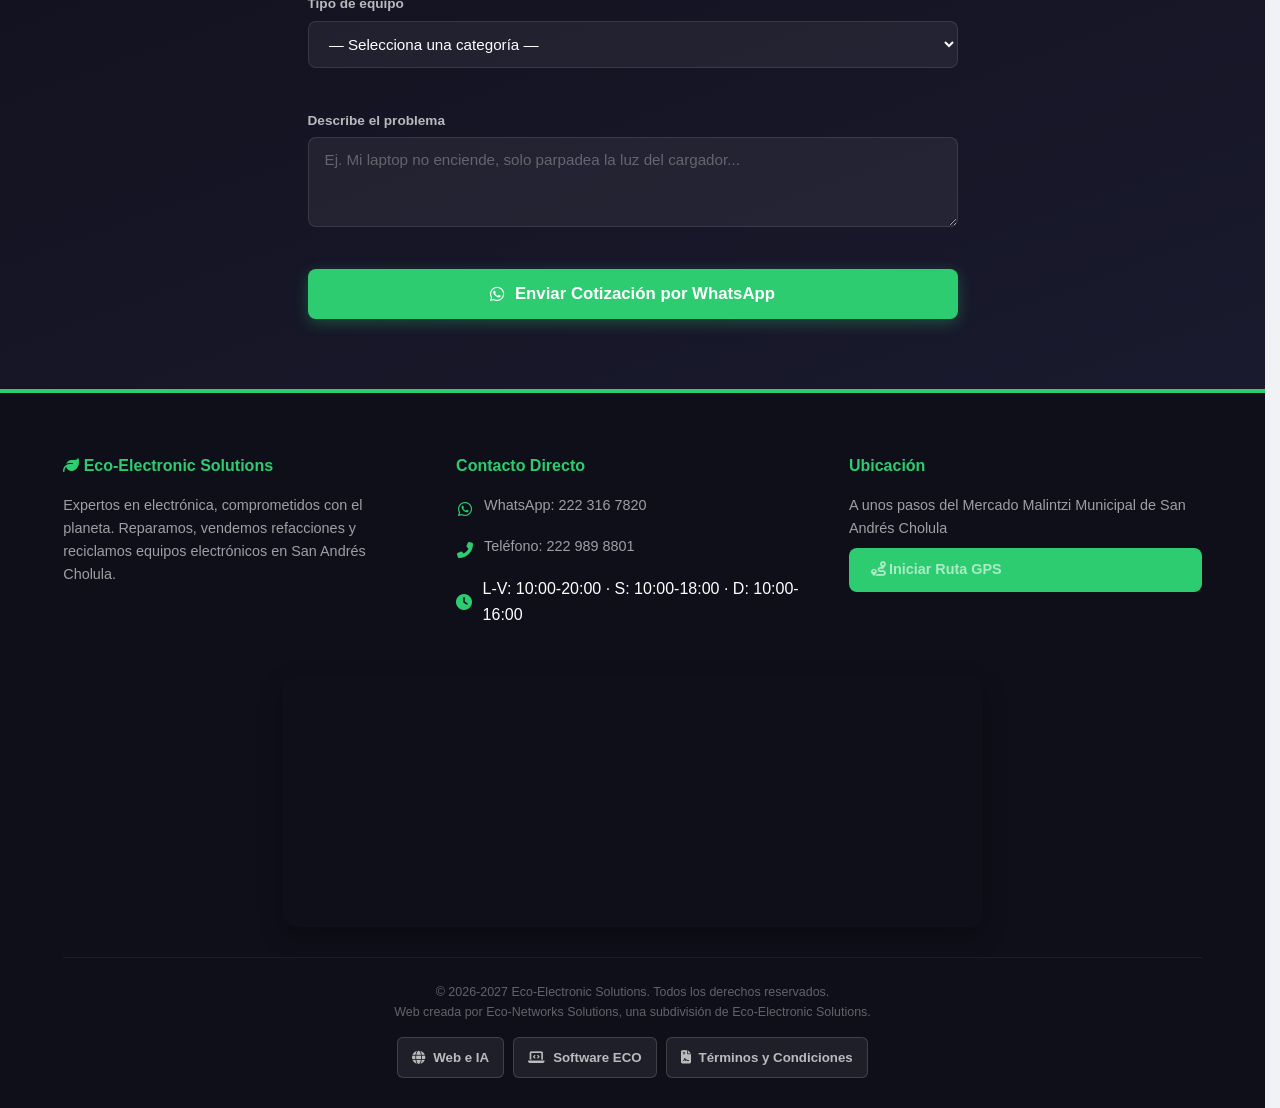
==== commit 0e490c46: "dalia" ====
--- a/index.html
+++ b/index.html
@@ -2764,8 +2764,8 @@
     <!-- ============================================
          JAVASCRIPT — ALL REACTIVE LOGIC
          ============================================ -->
-    <script src="./assets/safe-dom-renderer.js?v=1.0.1"></script>
-    <script src="./assets/dalia-chat-client.js"></script>
+    <script src="./assets/safe-dom-renderer.js?v=1.1.0"></script>
+    <script src="./assets/dalia-chat-client.js?v=1.1.0"></script>
     <script>
     document.addEventListener('DOMContentLoaded', () => {
 
@@ -3235,7 +3235,7 @@
             try {
                 const d = await window.DaliaChatClient.checkHealth();
                 if (d.status === 'ok') {
-                    _aiServerOnline = true;
+                    _aiServerOnline = Boolean((d.ai_online ?? d.lmstudio_online) || d.ai_retry_allowed === true);
                     _publicChatEnabled = d.public_chat_enabled === true;
                     _healthCheckFailCount = 0; // FIX BUG-05: reset contador al volver online
                     if (typeof d.assistant_name === 'string') {
@@ -3536,7 +3536,7 @@
                         appendMessage('⏱️ La respuesta está tardando demasiado. Intenta de nuevo o contáctanos por WhatsApp.', 'bot', botMsgId);
                     }
                 }
-            }, 100000);
+            }, 320000);
 
             try {
                 let fullBotResponse = '';
@@ -3550,6 +3550,10 @@
                         fullBotResponse = accumulated;
                         appendMessage(accumulated, 'bot', botMsgId);
                     },
+                    onStatus: status => {
+                        const indicator = document.getElementById('typing-indicator');
+                        if (indicator && status?.message) indicator.setAttribute('aria-label', status.message);
+                    },
                     onHandoff: data => { handoff = data; }
                 });
                 fullBotResponse = result.text || fullBotResponse;
@@ -3566,8 +3570,11 @@
                 // Catch-all: NUNCA dejar el chat bloqueado
                 console.error('[Chat] Error fatal:', fatalError);
                 hideTypingIndicator();
-                const message = fatalError?.code === 'RATE_LIMITED'
-                    ? '⏳ Hay muchas solicitudes. Espera un minuto e inténtalo de nuevo.'
+                const pendingTurn = messagesState[messagesState.length - 1];
+                if (pendingTurn?.role === 'user' && pendingTurn.content === text) messagesState.pop();
+                const providerLimited = ['RATE_LIMITED', 'PROVIDER_RATE_LIMIT', 'PROVIDER_DAILY_LIMIT', 'PROVIDER_CAPACITY'].includes(fatalError?.code);
+                const message = providerLimited
+                    ? '⏳ El proveedor de Dalia alcanzó temporalmente su cuota. Intenta de nuevo más tarde o contáctanos por WhatsApp.'
                     : fatalError?.code?.startsWith('TURNSTILE')
                         ? '🔒 No se pudo completar la verificación de seguridad. Recarga la página e inténtalo otra vez.'
                         : '⚠️ No pude conectar con Dalia. Intenta de nuevo o contáctanos por WhatsApp.';
